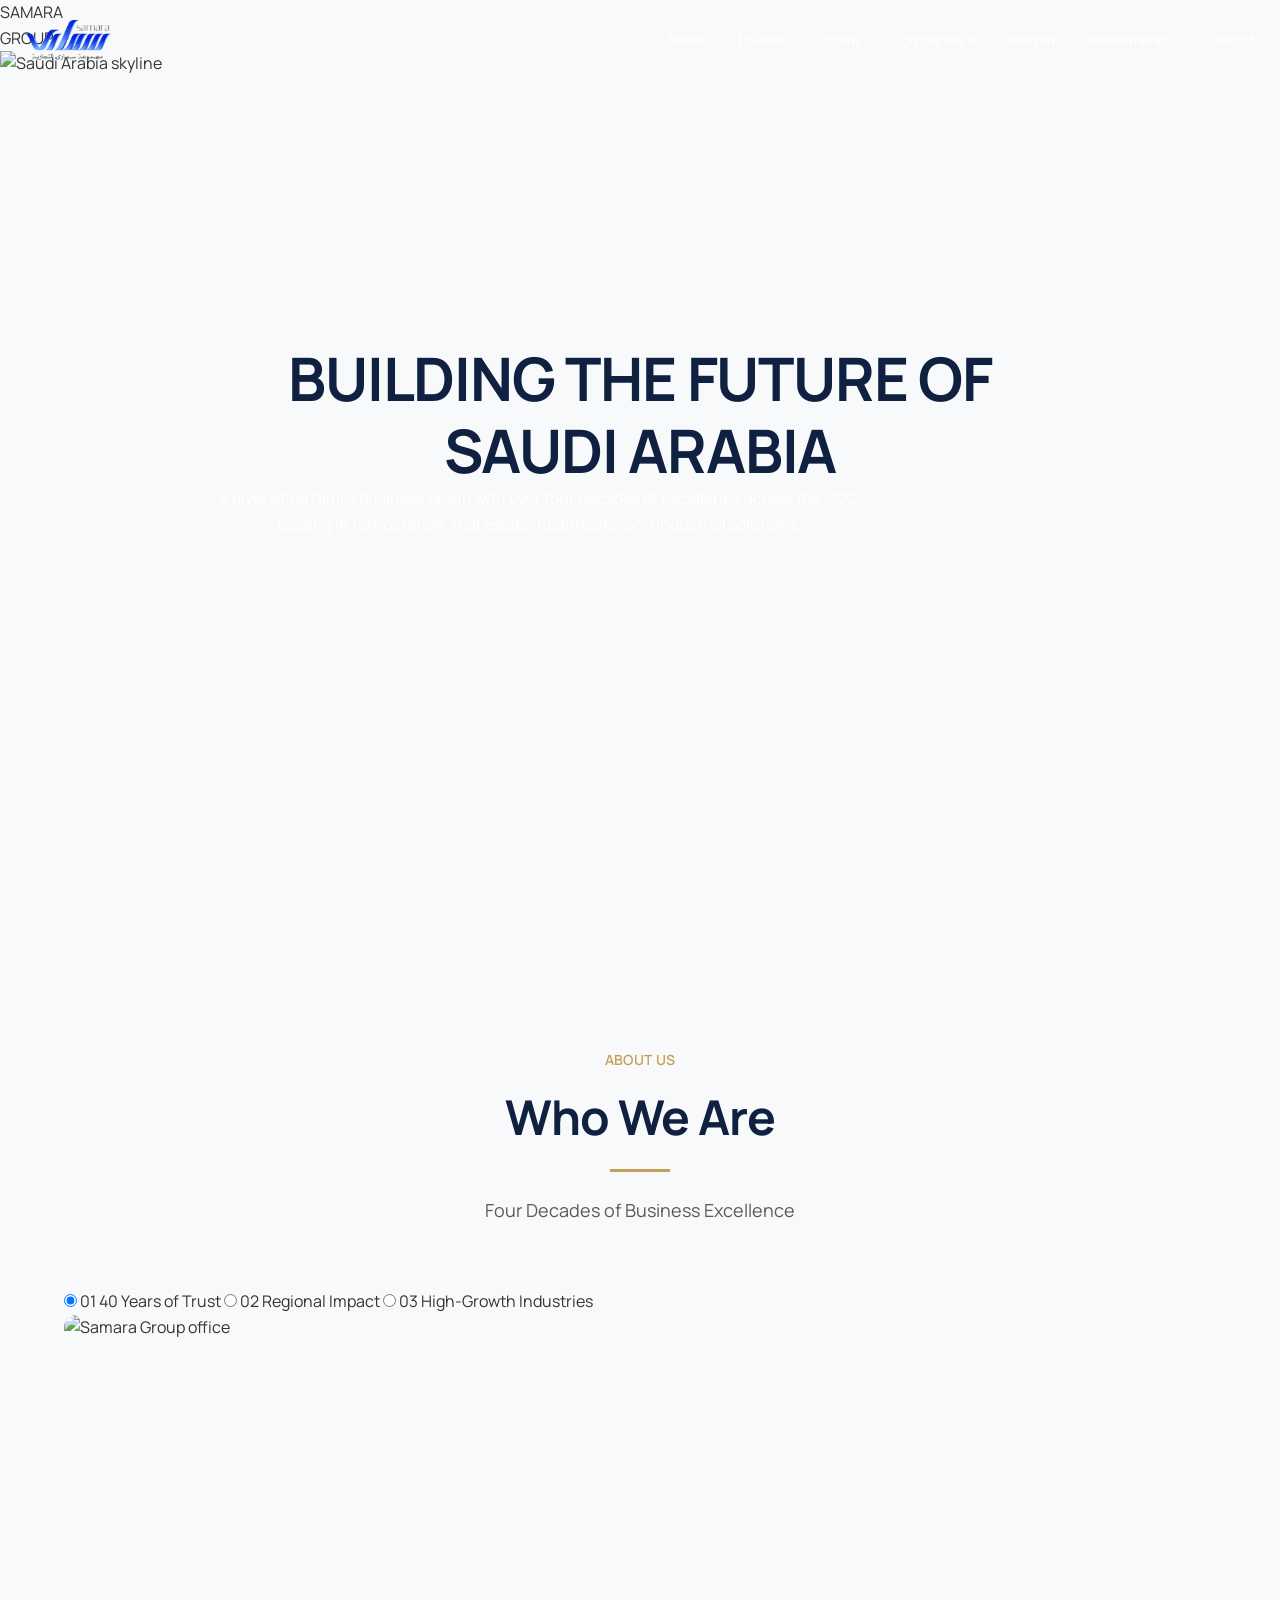
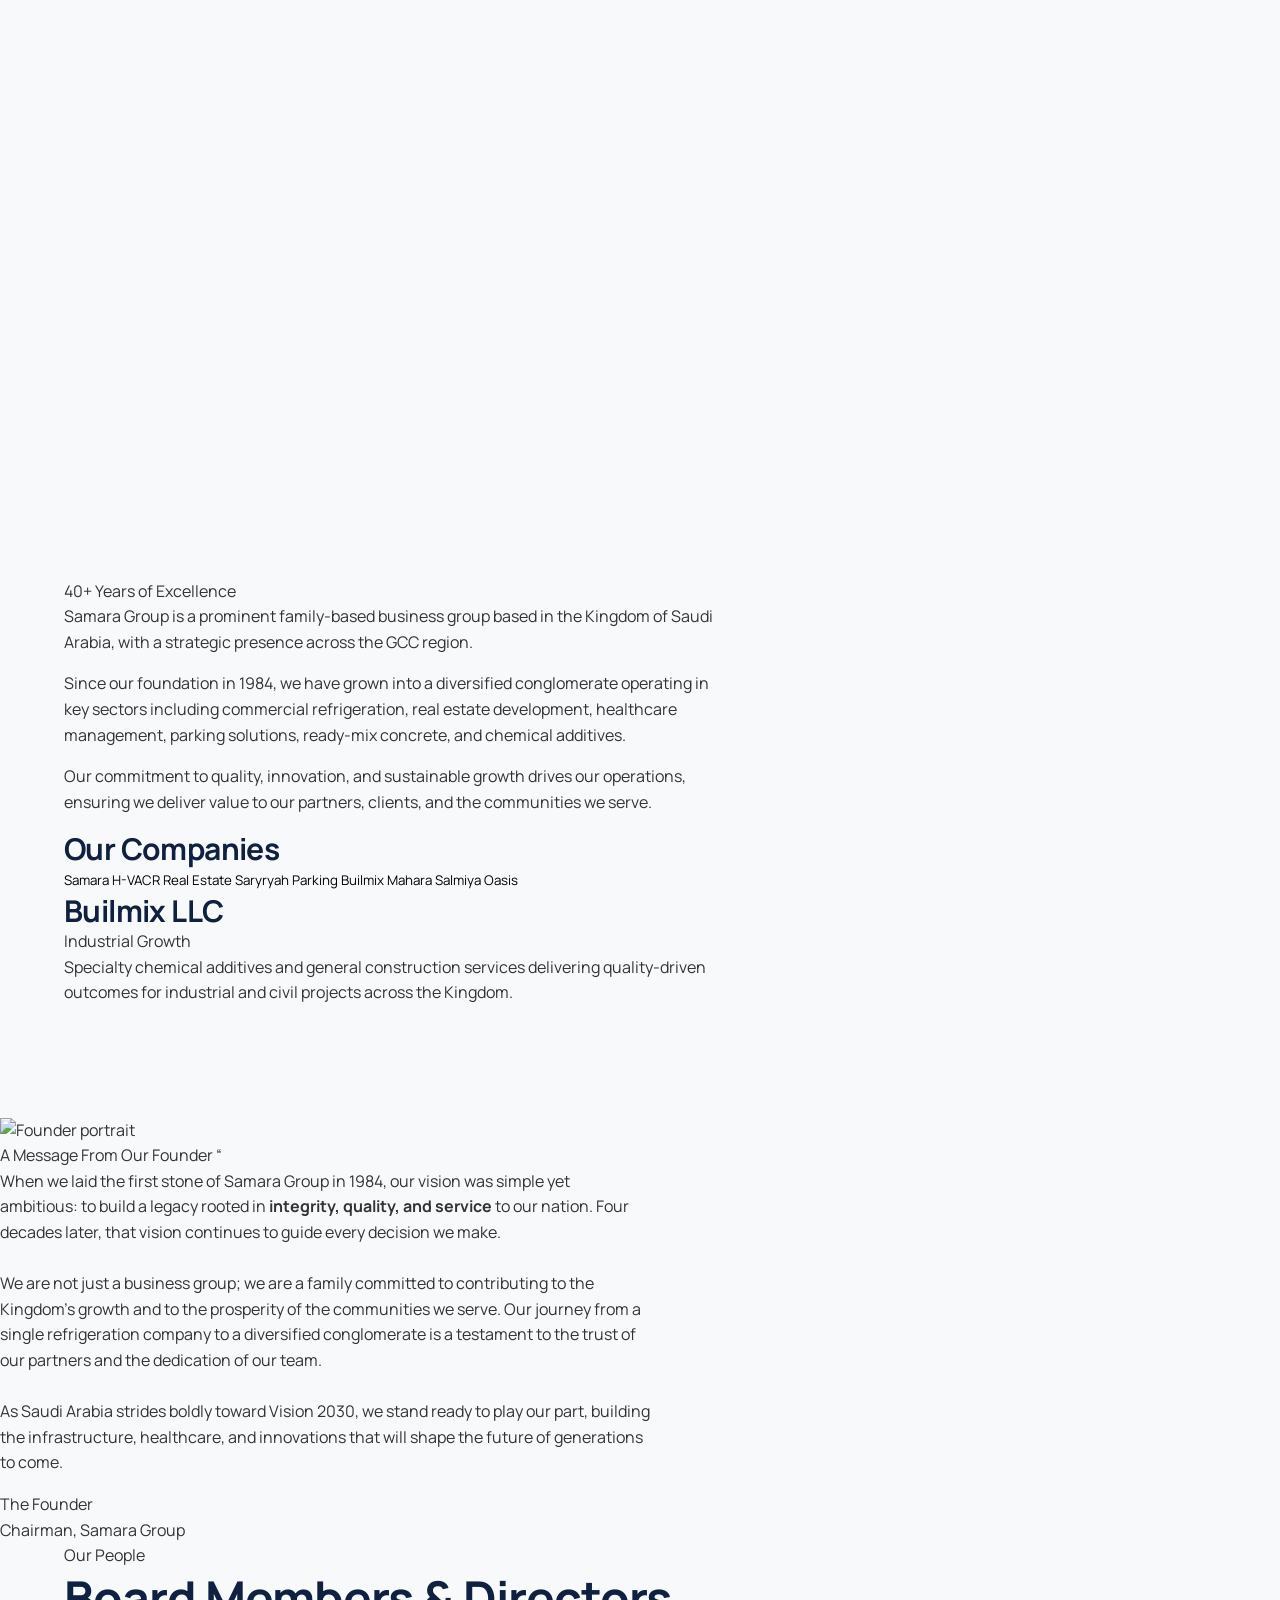
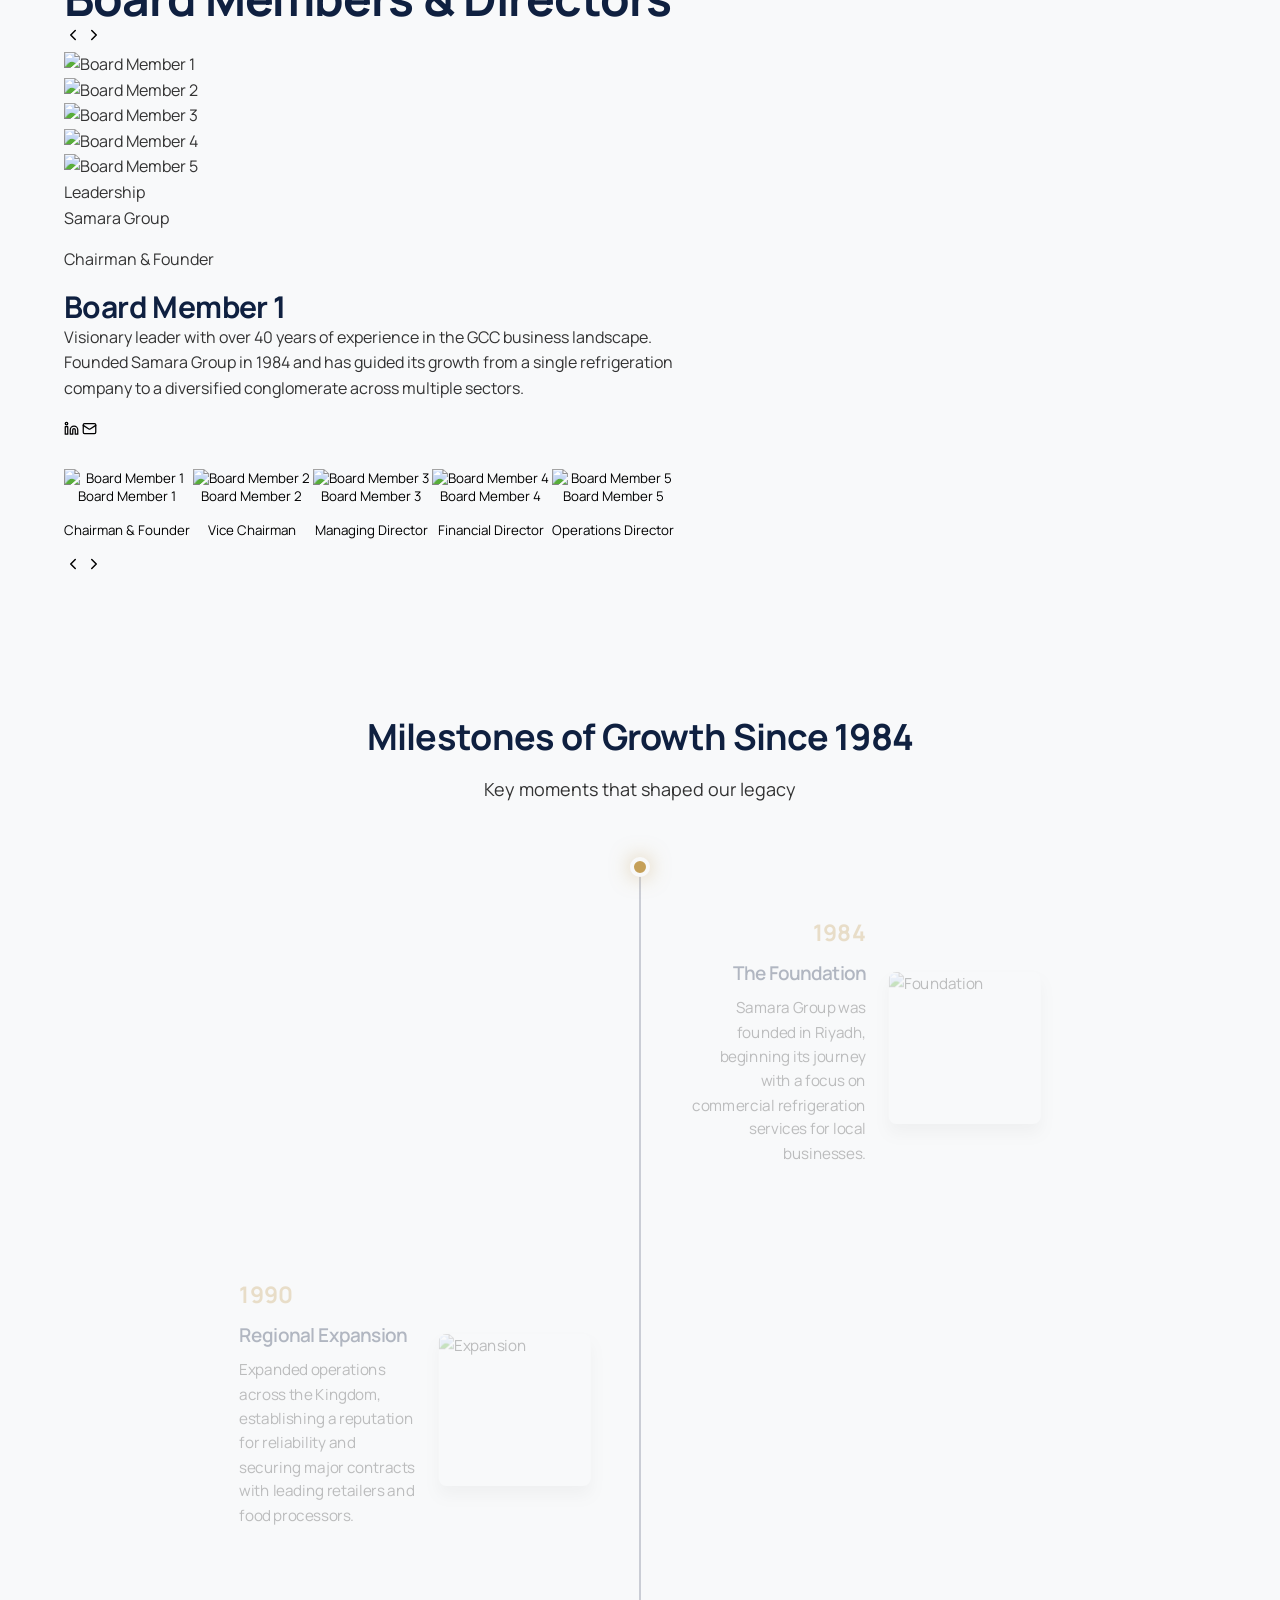
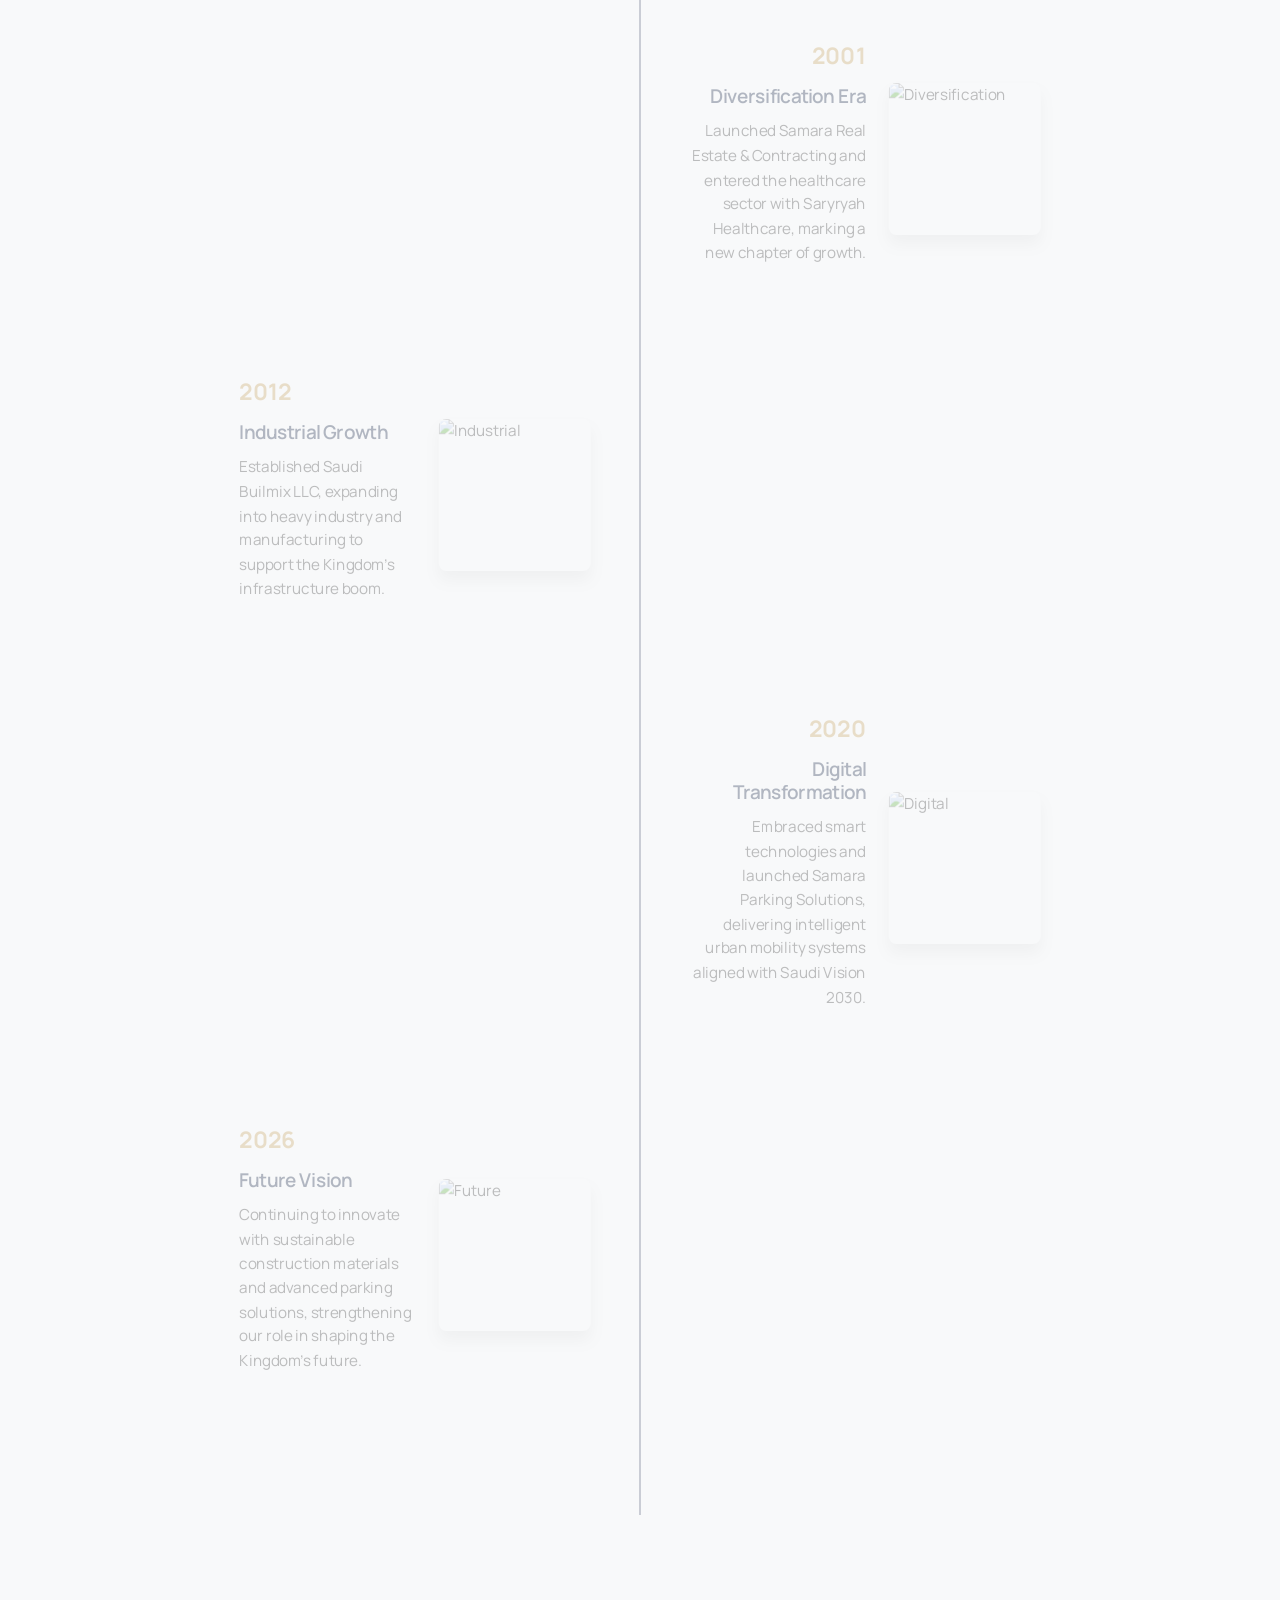
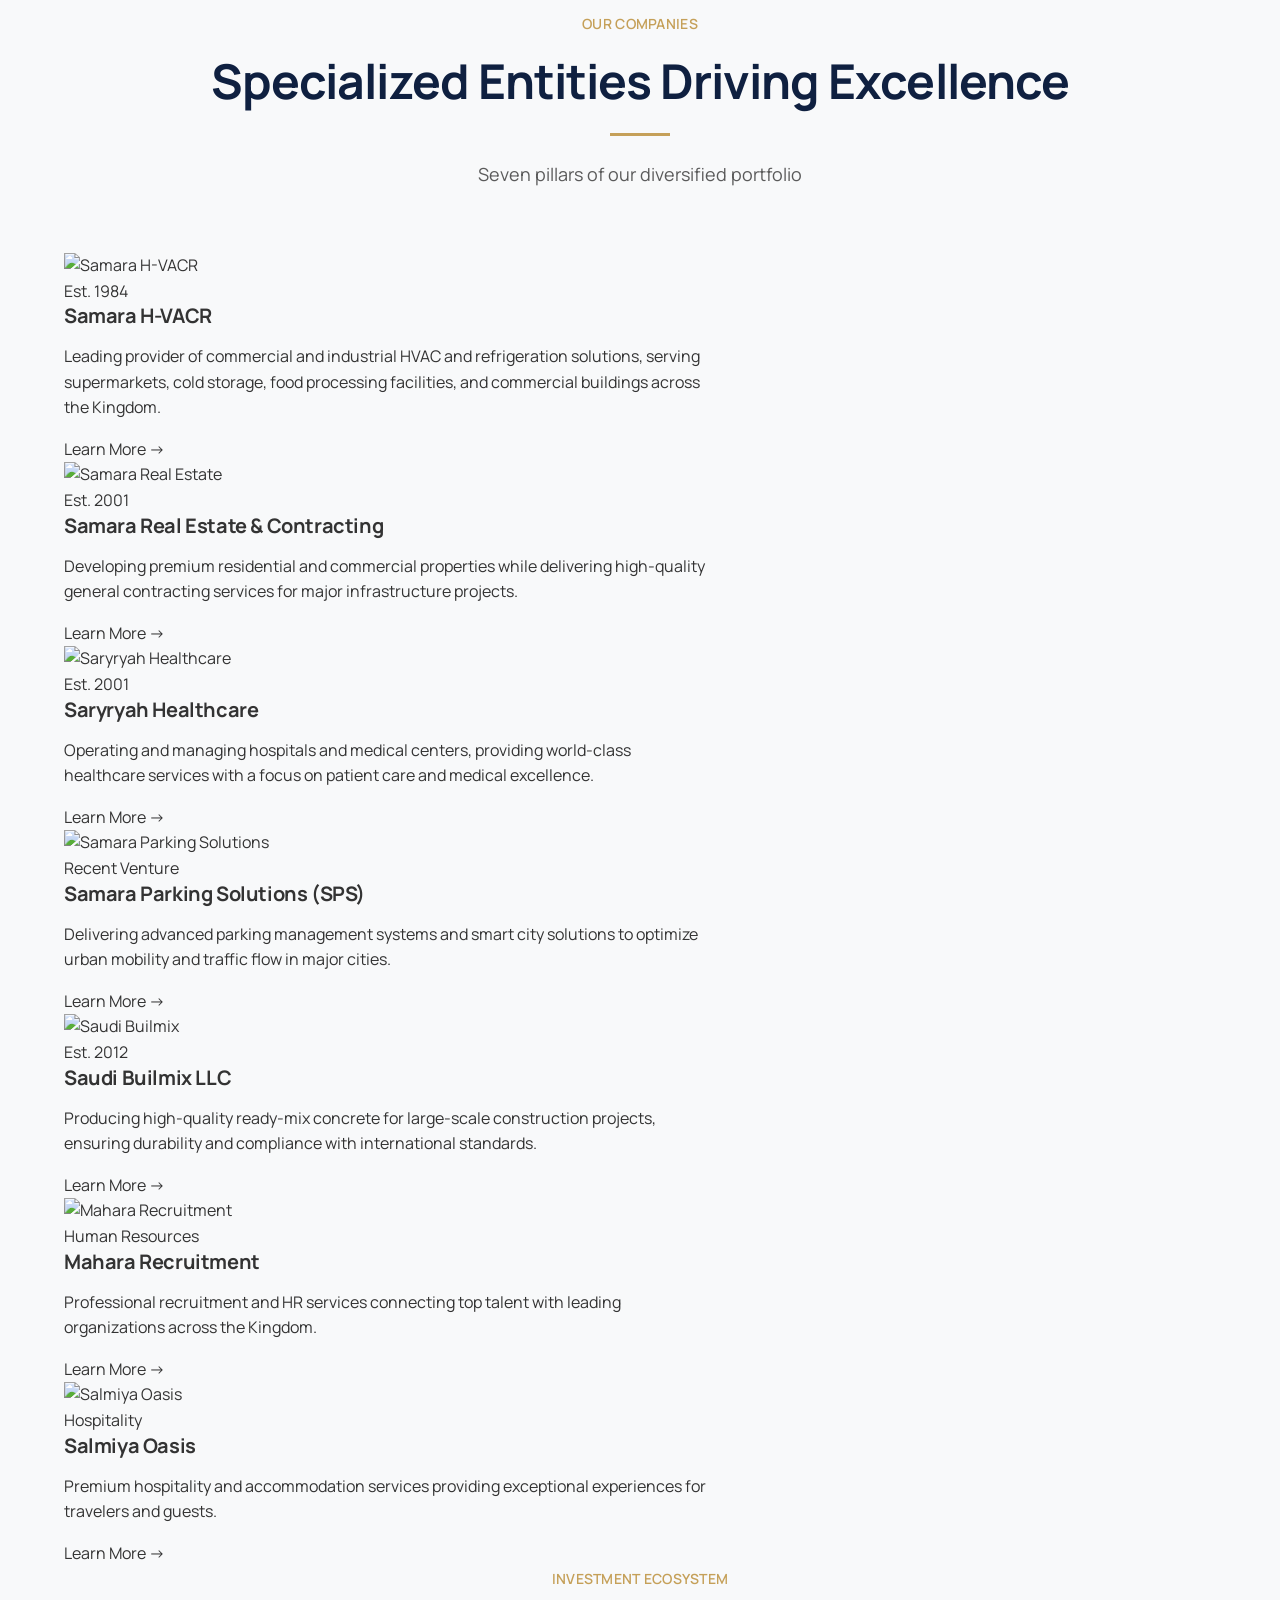
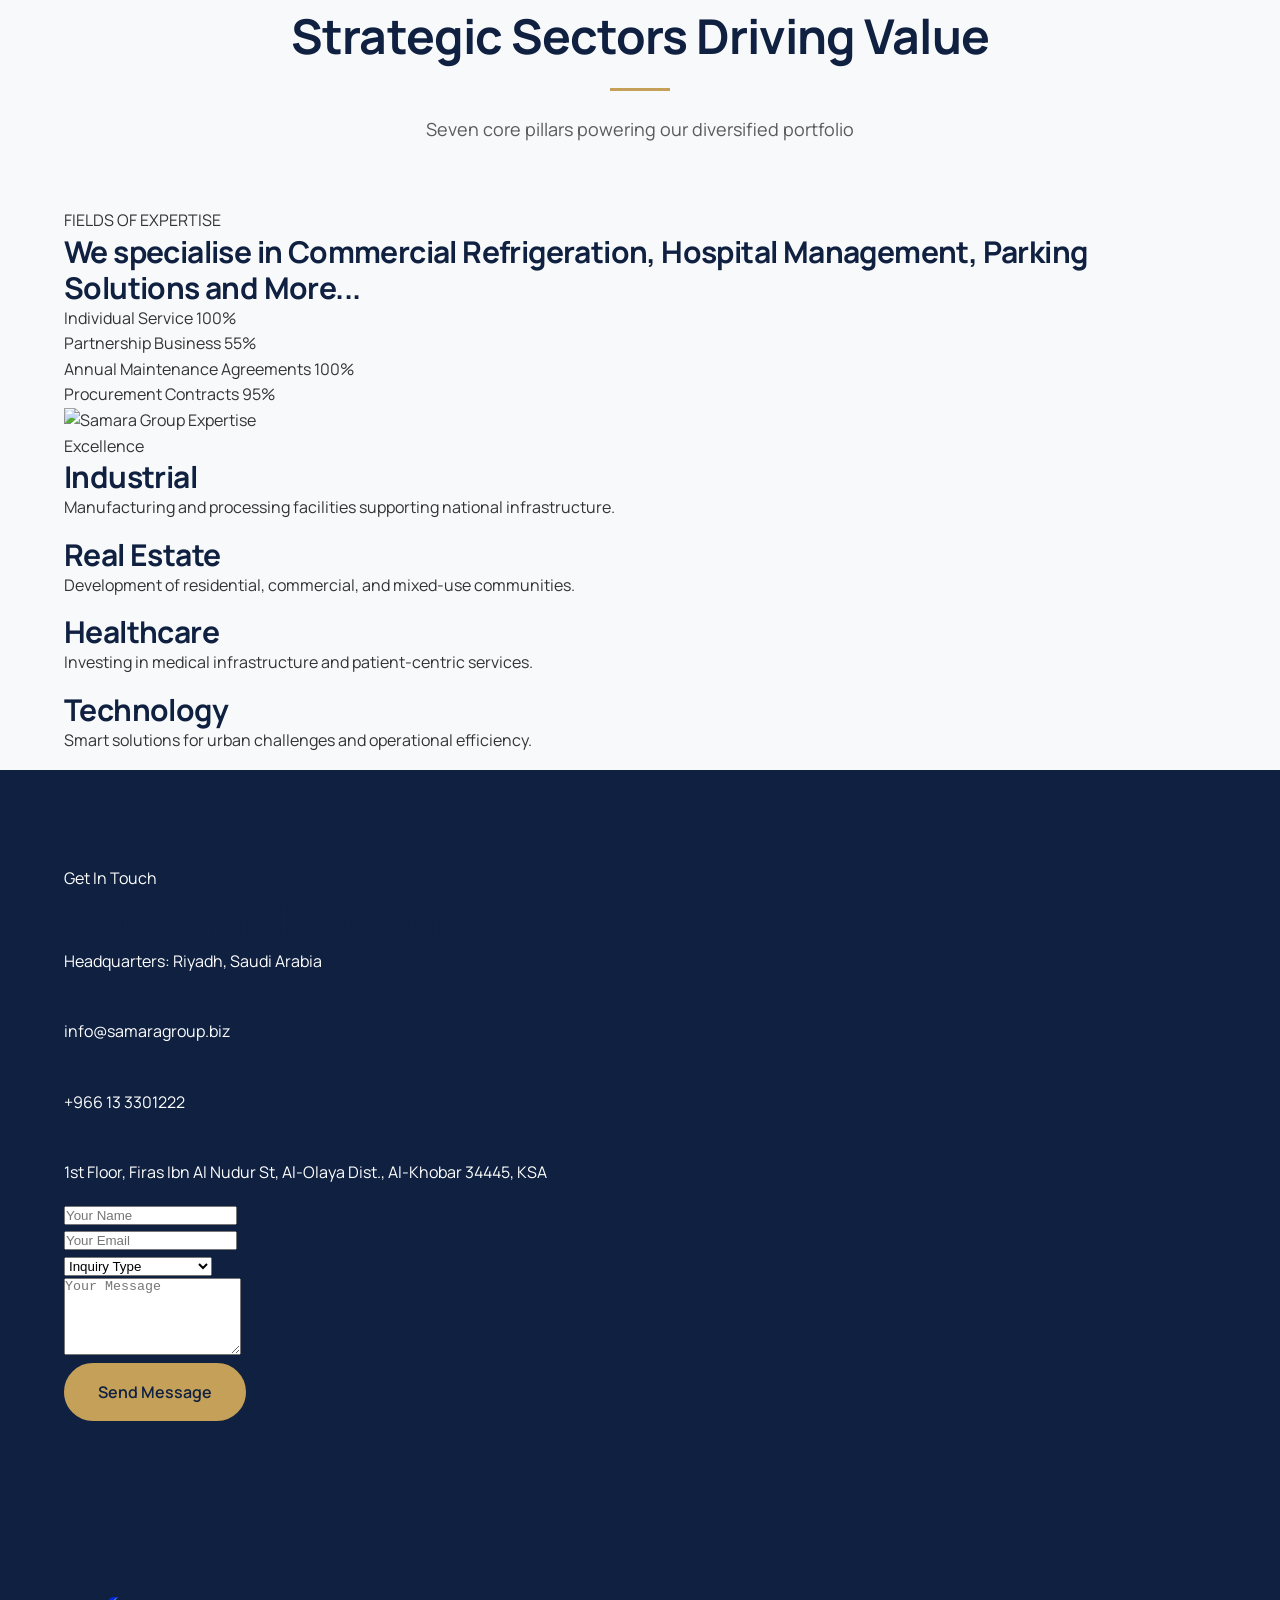
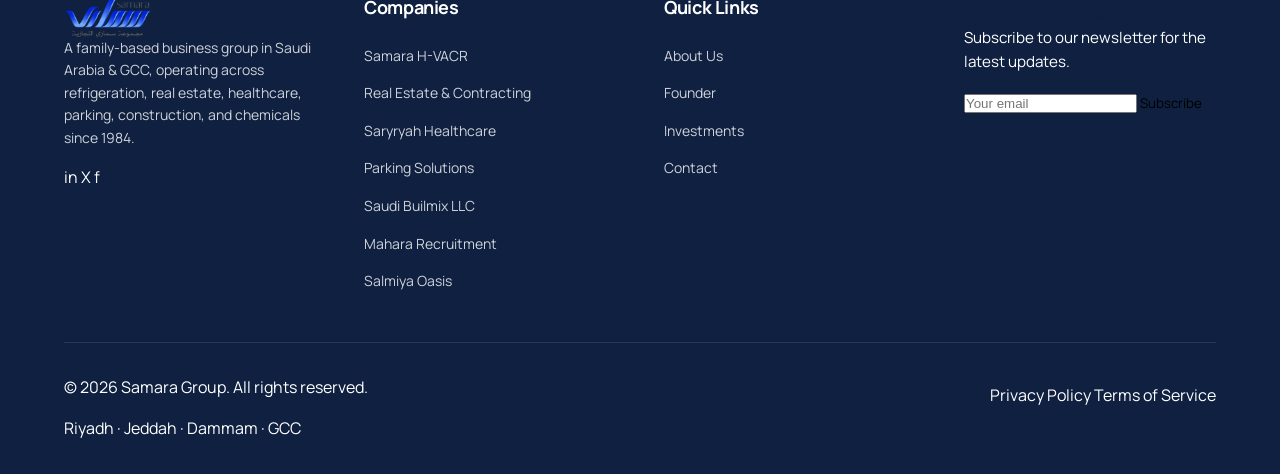
==== index.html @ 035d654e "Title: Implement New Design System and Update Company Pages Key features implemented: - Added new gl" ====
<!DOCTYPE html>
<html lang="en">
<head>
  <meta charset="UTF-8">
  <meta name="viewport" content="width=device-width, initial-scale=1.0">
  <meta name="description" content="Samara Group - Building the Future of Saudi Arabia. A diversified family business group with over 40 years of excellence across the GCC.">
  <meta name="theme-color" content="#1d4f91">
  <title>Samara Group | Building the Future of Saudi Arabia</title>
  
  <link rel="preconnect" href="https://fonts.googleapis.com">
  <link rel="preconnect" href="https://fonts.gstatic.com" crossorigin>
  <link href="https://fonts.googleapis.com/css2?family=Manrope:wght@300;400;500;600;700;800&family=Orbitron:wght@400;500;600;700;800;900&family=Playfair+Display:wght@400;700;900&display=swap" rel="stylesheet">
  
  <script src="https://unpkg.com/lucide@latest/dist/umd/lucide.js"></script>
  <script src="https://cdnjs.cloudflare.com/ajax/libs/gsap/3.12.5/gsap.min.js"></script>
  <script src="https://cdnjs.cloudflare.com/ajax/libs/gsap/3.12.5/ScrollTrigger.min.js"></script>
  <script src="https://cdnjs.cloudflare.com/ajax/libs/gsap/3.12.5/ScrollToPlugin.min.js"></script>
  
  <link rel="stylesheet" href="style-new.css">
</head>
<body>
  <!-- Background Layers -->

  <!-- Preloader -->
  <div id="preloader">
    <div class="loader-content">
      <div class="loader-logo">SAMARA</div>
      <div class="loader-text">GROUP</div>
      <div class="loader-bar">
        <div class="loader-progress"></div>
      </div>
    </div>
  </div>

  <!-- Navigation -->
  <nav class="navbar" id="main-nav">
    <div class="nav-container">
      <a href="#" class="nav-logo">
        <img src="samara-logo-group.png" alt="Samara Group" class="nav-logo-img">
      </a>
      <ul class="nav-menu">
        <li><a href="#about" class="nav-link">About</a></li>
        <li><a href="#founder" class="nav-link">Founder</a></li>
        <li><a href="#board" class="nav-link">Board</a></li>
        <li class="nav-dropdown">
          <a href="#companies" class="nav-link dropdown-toggle">Companies <span class="dropdown-arrow">&#9662;</span></a>
          <ul class="dropdown-menu">
            <li><a href="samara-H-VACR.html">Samara H-VACR</a></li>
            <li><a href="samara-parking.html">Samara Parking Solutions</a></li>
            <li><a href="builmix.html">Saudi Builmix</a></li>
            <li><a href="samara-real-estate.html">Samara Real Estate</a></li>
            <li><a href="saryryah-healthcare.html">Saryryah Healthcare</a></li>
            <li><a href="mahara-recruitment.html">Mahara Recruitment</a></li>
            <li><a href="salmiya-oasis.html">Salmiya Oasis</a></li>
          </ul>
        </li>
        <li><a href="#timeline" class="nav-link">Journey</a></li>
        <li><a href="#investments" class="nav-link">Investments</a></li>
        <li><a href="#contact" class="nav-link">Contact</a></li>
      </ul>
      <button class="nav-toggle" id="mobile-menu-btn" aria-label="Open menu">
        <span class="hamburger"></span>
      </button>
    </div>
  </nav>

  <!-- Mobile Menu Slide Panel -->
  <div class="mobile-menu" id="mobile-menu">
    <button class="mobile-menu-close" id="mobile-menu-close" aria-label="Close menu">&times;</button>
    <a href="#about" class="mobile-nav">About</a>
    <a href="#founder" class="mobile-nav">Founder</a>
    <a href="#board" class="mobile-nav">Board</a>
    <div class="mobile-dropdown">
      <span class="mobile-dropdown-toggle">Companies <span class="dropdown-arrow">&#9662;</span></span>
      <ul class="mobile-dropdown-menu">
        <li><a href="samara-H-VACR.html">Samara H-VACR</a></li>
        <li><a href="samara-parking.html">Samara Parking Solutions</a></li>
        <li><a href="builmix.html">Saudi Builmix</a></li>
        <li><a href="samara-real-estate.html">Samara Real Estate</a></li>
        <li><a href="saryryah-healthcare.html">Saryryah Healthcare</a></li>
        <li><a href="mahara-recruitment.html">Mahara Recruitment</a></li>
        <li><a href="salmiya-oasis.html">Salmiya Oasis</a></li>
      </ul>
    </div>
    <a href="#timeline" class="mobile-nav">Journey</a>
    <a href="#investments" class="mobile-nav">Investments</a>
    <a href="#contact" class="mobile-nav">Contact</a>
  </div>

  <!-- Hero Section -->
  <section class="hero" id="hero">
    
    <div class="hero-bg">
      <img src="https://images.unsplash.com/photo-1486406146926-c627a92ad1ab?q=80&w=2070&auto=format&fit=crop" alt="Saudi Arabia skyline">
    </div>
    
    <div class="hero-content">
      <div class="hero-badge">ESTABLISHED 1984</div>
      <h1 class="hero-title-wrapper">
        <span class="hero-line">BUILDING THE FUTURE</span>
        <span class="hero-line">OF SAUDI ARABIA</span>
      </h1>
      <p class="hero-sub">A diversified family business group with over four decades of excellence across the GCC, leading in refrigeration, real estate, healthcare, and industrial solutions.</p>
      <div class="hero-metrics">
        <div class="metric-item">
          <span class="stat-number counter" data-target="7">0</span>
          <span class="stat-label">Companies</span>
        </div>
        <div class="metric-item">
          <span class="stat-number counter" data-target="40">0</span>
          <span class="stat-label">Years</span>
        </div>
        <div class="metric-item">
          <span class="stat-number">GCC</span>
          <span class="stat-label">Presence</span>
        </div>
      </div>
      <div class="hero-cta">
        <a href="#companies" class="btn btn-primary">Explore Our Companies</a>
        <a href="#contact" class="btn btn-outline">Get In Touch</a>
      </div>
    </div>
  </section>

  <!-- About Section -->
  <section class="about-section" id="about">
    <div class="container">
      <div class="section-header">
        <span class="section-label">About Us</span>
        <h2 class="section-title">Who We Are</h2>
        <div class="section-line"></div>
        <p class="section-subtitle">Four Decades of Business Excellence</p>
      </div>
      
      <div class="about-sticky-container">
        <div class="about-sticky-left">
          <!-- Wheel Selector -->
          <div class="wheel-selector">
            <div class="radio-input">
              <label for="value-2" class="next-trigger" id="trigger-for-1"></label>
              <label for="value-3" class="next-trigger" id="trigger-for-2"></label>
              <label for="value-1" class="next-trigger" id="trigger-for-3"></label>

              <div class="glass-overlay"></div>

              <input value="value-1" name="value-radio" id="value-1" type="radio" checked />
              <label class="wheel-label" for="value-1" style="--angle: -30deg">
                <span class="num">01</span>
                <span class="label">40 Years of Trust</span>
              </label>

              <input value="value-2" name="value-radio" id="value-2" type="radio" />
              <label class="wheel-label" for="value-2" style="--angle: 0deg">
                <span class="num">02</span>
                <span class="label">Regional Impact</span>
              </label>

              <input value="value-3" name="value-radio" id="value-3" type="radio" />
              <label class="wheel-label" for="value-3" style="--angle: 30deg">
                <span class="num">03</span>
                <span class="label">High-Growth Industries</span>
              </label>
            </div>
          </div>
          
          <!-- Image (hidden on mobile, shown on desktop) -->
          <div class="about-image about-image-desktop">
            <div class="image-frame">
              <img src="https://images.unsplash.com/photo-1497366216548-37526070297c?q=80&w=2069&auto=format&fit=crop" alt="Samara Group office">
              <div class="frame-overlay"></div>
            </div>
            <div class="experience-badge">
              <span class="years">40+</span>
              <span class="label">Years of Excellence</span>
            </div>
          </div>
        </div>

        <div class="about-sticky-right">
          <!-- Sticky Text Segments -->
          <div class="about-text-segment active" data-segment="1">
            <p>Samara Group is a prominent family-based business group based in the Kingdom of Saudi Arabia, with a strategic presence across the GCC region.</p>
          </div>

          <div class="about-text-segment" data-segment="2">
            <p>Since our foundation in 1984, we have grown into a diversified conglomerate operating in key sectors including commercial refrigeration, real estate development, healthcare management, parking solutions, ready-mix concrete, and chemical additives.</p>
          </div>

          <div class="about-text-segment" data-segment="3">
            <p>Our commitment to quality, innovation, and sustainable growth drives our operations, ensuring we deliver value to our partners, clients, and the communities we serve.</p>
          </div>

          <!-- Image moved here for mobile only -->
          <div class="about-image-wrapper about-image-mobile-only"></div>

          <!-- Company Showcase - Moved from Hero -->
          <div class="about-company-showcase">
            <h3 class="about-heading">Our Companies</h3>
            <div class="company-buttons">
              <button class="company-btn" data-company="samara">Samara H-VACR</button>
              <button class="company-btn" data-company="realestate">Real Estate</button>
              <button class="company-btn" data-company="sararyah">Saryryah</button>
              <button class="company-btn" data-company="parking">Parking</button>
              <button class="company-btn" data-company="builmix">Builmix</button>
              <button class="company-btn" data-company="mahara">Mahara</button>
              <button class="company-btn" data-company="salmiya">Salmiya Oasis</button>
            </div>
            <div class="company-info-box">
              <div class="company-info-header">
                <h3 class="company-info-title" data-info-title>Builmix LLC</h3>
                <div class="company-info-meta">
                  <span class="company-info-category" data-info-category>Industrial Growth</span>
                </div>
              </div>
              <p class="company-info-desc" data-info-desc>Specialty chemical additives and general construction services delivering quality-driven outcomes for industrial and civil projects across the Kingdom.</p>
              <div class="company-info-divider"></div>
            </div>
          </div>
        </div>
      </div>
    </div>
  </section>

  <!-- Founder Message Section -->
  <section class="founder-section" id="founder">
    <div class="founder-wrapper">
      <div class="founder-portrait">
        <div class="founder-portrait-frame">
          <img src="https://images.unsplash.com/photo-1560250097-0b93528c311a?q=80&w=1974&auto=format&fit=crop" alt="Founder portrait">
        </div>
        <div class="founder-portrait-accent"></div>
      </div>
      <div class="founder-content">
        <span class="founder-label">A Message From Our Founder</span>
        <span class="founder-quote-mark">&ldquo;</span>
        <p class="founder-quote">
          When we laid the first stone of Samara Group in 1984, our vision was simple yet ambitious: to build a legacy rooted in <strong>integrity, quality, and service</strong> to our nation. Four decades later, that vision continues to guide every decision we make.
          <br><br>
          We are not just a business group; we are a family committed to contributing to the Kingdom's growth and to the prosperity of the communities we serve. Our journey from a single refrigeration company to a diversified conglomerate is a testament to the trust of our partners and the dedication of our team.
          <br><br>
          As Saudi Arabia strides boldly toward Vision 2030, we stand ready to play our part, building the infrastructure, healthcare, and innovations that will shape the future of generations to come.
        </p>
        <div class="founder-signature">
          <div class="founder-name">The Founder</div>
          <div class="founder-title">Chairman, Samara Group</div>
        </div>
      </div>
    </div>
  </section>

  <!-- Board Members Section -->
  <section class="board-section" id="board">
    <div class="container">
      <div class="board-header">
        <div class="board-header-left">
          <div class="board-label-wrapper">
            <div class="board-label-line"></div>
            <span class="board-label">Our People</span>
          </div>
          <h2 class="board-title">Board Members & Directors</h2>
        </div>
        <div class="board-nav-desktop">
          <button class="board-nav-btn" id="board-prev" aria-label="Previous">
            <svg xmlns="http://www.w3.org/2000/svg" width="18" height="18" viewBox="0 0 24 24" fill="none" stroke="currentColor" stroke-width="2" stroke-linecap="round" stroke-linejoin="round"><path d="m15 18-6-6 6-6"></path></svg>
          </button>
          <button class="board-nav-btn" id="board-next" aria-label="Next">
            <svg xmlns="http://www.w3.org/2000/svg" width="18" height="18" viewBox="0 0 24 24" fill="none" stroke="currentColor" stroke-width="2" stroke-linecap="round" stroke-linejoin="round"><path d="m9 18 6-6-6-6"></path></svg>
          </button>
        </div>
      </div>

      <div class="board-main">
        <div class="board-image-wrapper">
          <img src="https://images.unsplash.com/photo-1560250097-0b93528c311a?q=80&w=1974&auto=format&fit=crop" alt="Board Member 1" class="board-main-img active" data-index="0">
          <img src="https://images.unsplash.com/photo-1573496359142-b8d87734a5a2?q=80&w=1976&auto=format&fit=crop" alt="Board Member 2" class="board-main-img" data-index="1">
          <img src="https://images.unsplash.com/photo-1507003211169-0a1dd7228f2d?q=80&w=1974&auto=format&fit=crop" alt="Board Member 3" class="board-main-img" data-index="2">
          <img src="https://images.unsplash.com/photo-1580489944761-15a19d654956?q=80&w=1961&auto=format&fit=crop" alt="Board Member 4" class="board-main-img" data-index="3">
          <img src="https://images.unsplash.com/photo-1519085360753-af0119f7cbe7?q=80&w=1974&auto=format&fit=crop" alt="Board Member 5" class="board-main-img" data-index="4">
          <div class="board-image-overlay"></div>
          <div class="board-image-badge">Leadership</div>
        </div>

        <div class="board-content">
          <p class="board-content-subtitle" data-board-subtitle>Samara Group</p>
          <p class="board-content-role" data-board-role>Chairman & Founder</p>
          <h3 class="board-content-name" data-board-name>Board Member 1</h3>
          <p class="board-content-desc" data-board-desc>Visionary leader with over 40 years of experience in the GCC business landscape. Founded Samara Group in 1984 and has guided its growth from a single refrigeration company to a diversified conglomerate across multiple sectors.</p>
          
          <div class="board-content-links">
            <button class="board-social-btn" aria-label="LinkedIn">
              <svg xmlns="http://www.w3.org/2000/svg" width="15" height="15" viewBox="0 0 24 24" fill="none" stroke="currentColor" stroke-width="2" stroke-linecap="round" stroke-linejoin="round"><path d="M16 8a6 6 0 0 1 6 6v7h-4v-7a2 2 0 0 0-2-2 2 2 0 0 0-2 2v7h-4v-7a6 6 0 0 1 6-6z"></path><rect width="4" height="12" x="2" y="9"></rect><circle cx="4" cy="4" r="2"></circle></svg>
            </button>
            <button class="board-social-btn" aria-label="Email">
              <svg xmlns="http://www.w3.org/2000/svg" width="15" height="15" viewBox="0 0 24 24" fill="none" stroke="currentColor" stroke-width="2" stroke-linecap="round" stroke-linejoin="round"><rect width="20" height="16" x="2" y="4" rx="2"></rect><path d="m22 7-8.97 5.7a1.94 1.94 0 0 1-2.06 0L2 7"></path></svg>
            </button>
          </div>

          <div class="board-indicators">
            <button class="board-indicator active" data-slide="0"></button>
            <button class="board-indicator" data-slide="1"></button>
            <button class="board-indicator" data-slide="2"></button>
            <button class="board-indicator" data-slide="3"></button>
            <button class="board-indicator" data-slide="4"></button>
          </div>
        </div>
      </div>

      <div class="board-thumbnails">
        <button class="board-thumb active" data-index="0">
          <img src="https://images.unsplash.com/photo-1560250097-0b93528c311a?q=80&w=1974&auto=format&fit=crop" alt="Board Member 1">
          <div class="board-thumb-overlay"></div>
          <div class="board-thumb-info">
            <p class="board-thumb-name">Board Member 1</p>
            <p class="board-thumb-role">Chairman & Founder</p>
          </div>
        </button>
        <button class="board-thumb" data-index="1">
          <img src="https://images.unsplash.com/photo-1573496359142-b8d87734a5a2?q=80&w=1976&auto=format&fit=crop" alt="Board Member 2">
          <div class="board-thumb-overlay"></div>
          <div class="board-thumb-info">
            <p class="board-thumb-name">Board Member 2</p>
            <p class="board-thumb-role">Vice Chairman</p>
          </div>
        </button>
        <button class="board-thumb" data-index="2">
          <img src="https://images.unsplash.com/photo-1507003211169-0a1dd7228f2d?q=80&w=1974&auto=format&fit=crop" alt="Board Member 3">
          <div class="board-thumb-overlay"></div>
          <div class="board-thumb-info">
            <p class="board-thumb-name">Board Member 3</p>
            <p class="board-thumb-role">Managing Director</p>
          </div>
        </button>
        <button class="board-thumb" data-index="3">
          <img src="https://images.unsplash.com/photo-1580489944761-15a19d654956?q=80&w=1961&auto=format&fit=crop" alt="Board Member 4">
          <div class="board-thumb-overlay"></div>
          <div class="board-thumb-info">
            <p class="board-thumb-name">Board Member 4</p>
            <p class="board-thumb-role">Financial Director</p>
          </div>
        </button>
        <button class="board-thumb" data-index="4">
          <img src="https://images.unsplash.com/photo-1519085360753-af0119f7cbe7?q=80&w=1974&auto=format&fit=crop" alt="Board Member 5">
          <div class="board-thumb-overlay"></div>
          <div class="board-thumb-info">
            <p class="board-thumb-name">Board Member 5</p>
            <p class="board-thumb-role">Operations Director</p>
          </div>
        </button>
      </div>

      <div class="board-nav-mobile">
        <button class="board-nav-btn" id="board-prev-mobile" aria-label="Previous">
          <svg xmlns="http://www.w3.org/2000/svg" width="18" height="18" viewBox="0 0 24 24" fill="none" stroke="currentColor" stroke-width="2" stroke-linecap="round" stroke-linejoin="round"><path d="m15 18-6-6 6-6"></path></svg>
        </button>
        <button class="board-nav-btn" id="board-next-mobile" aria-label="Next">
          <svg xmlns="http://www.w3.org/2000/svg" width="18" height="18" viewBox="0 0 24 24" fill="none" stroke="currentColor" stroke-width="2" stroke-linecap="round" stroke-linejoin="round"><path d="m9 18 6-6-6-6"></path></svg>
        </button>
      </div>
    </div>
  </section>

  <!-- Timeline Section -->
  <section class="timeline-section" id="timeline">
    <div class="container">
      <div style="text-align:center;">
        <span class="timeline-label">Our Journey</span>
      </div>
      <h2 class="timeline-title">Milestones of Growth Since 1984</h2>
      <p class="timeline-subtitle">Key moments that shaped our legacy</p>
      <div id="timeline-container">
        <div class="timeline-track"></div>
        <div id="timeline-progress"></div>
        <div id="timeline-node"></div>
        
        <div class="timeline-milestone">
          <div class="timeline-content-wrapper">
            <div class="timeline-media">
              <img src="https://images.unsplash.com/photo-1504307651254-35680f356dfd?q=80&w=2070&auto=format&fit=crop" alt="Foundation">
            </div>
            <div class="timeline-text">
              <div class="timeline-year">1984</div>
              <h3>The Foundation</h3>
              <p>Samara Group was founded in Riyadh, beginning its journey with a focus on commercial refrigeration services for local businesses.</p>
            </div>
          </div>
        </div>
        <div class="timeline-milestone">
          <div class="timeline-content-wrapper">
            <div class="timeline-text">
              <div class="timeline-year">1990</div>
              <h3>Regional Expansion</h3>
              <p>Expanded operations across the Kingdom, establishing a reputation for reliability and securing major contracts with leading retailers and food processors.</p>
            </div>
            <div class="timeline-media">
              <img src="https://images.unsplash.com/photo-1581094794329-8328d52e0028?q=80&w=2070&auto=format&fit=crop" alt="Expansion">
            </div>
          </div>
        </div>
        <div class="timeline-milestone">
          <div class="timeline-content-wrapper">
            <div class="timeline-media">
              <img src="https://images.unsplash.com/photo-1486406146926-c627a92ad1ab?q=80&w=2070&auto=format&fit=crop" alt="Diversification">
            </div>
            <div class="timeline-text">
              <div class="timeline-year">2001</div>
              <h3>Diversification Era</h3>
              <p>Launched Samara Real Estate & Contracting and entered the healthcare sector with Saryryah Healthcare, marking a new chapter of growth.</p>
            </div>
          </div>
        </div>
        <div class="timeline-milestone">
          <div class="timeline-content-wrapper">
            <div class="timeline-text">
              <div class="timeline-year">2012</div>
              <h3>Industrial Growth</h3>
              <p>Established Saudi Builmix LLC, expanding into heavy industry and manufacturing to support the Kingdom's infrastructure boom.</p>
            </div>
            <div class="timeline-media">
              <img src="https://images.unsplash.com/photo-1589939705384-5185137a7f0f?q=80&w=2070&auto=format&fit=crop" alt="Industrial">
            </div>
          </div>
        </div>
        <div class="timeline-milestone">
          <div class="timeline-content-wrapper">
            <div class="timeline-media">
              <img src="https://images.unsplash.com/photo-1590674899505-1c5c41951f89?q=80&w=2070&auto=format&fit=crop" alt="Digital">
            </div>
            <div class="timeline-text">
              <div class="timeline-year">2020</div>
              <h3>Digital Transformation</h3>
              <p>Embraced smart technologies and launched Samara Parking Solutions, delivering intelligent urban mobility systems aligned with Saudi Vision 2030.</p>
            </div>
          </div>
        </div>
        <div class="timeline-milestone">
          <div class="timeline-content-wrapper">
            <div class="timeline-text">
              <div class="timeline-year">2026</div>
              <h3>Future Vision</h3>
              <p>Continuing to innovate with sustainable construction materials and advanced parking solutions, strengthening our role in shaping the Kingdom's future.</p>
            </div>
            <div class="timeline-media">
              <img src="https://images.unsplash.com/photo-1497366216548-37526070297c?q=80&w=2069&auto=format&fit=crop" alt="Future">
            </div>
          </div>
        </div>
      </div>
    </div>
  </section>

  <!-- Companies Section -->
  <section class="companies-section" id="companies">
    <div class="container">
      <div class="section-header">
        <span class="section-label">Our Companies</span>
        <h2 class="section-title">Specialized Entities Driving Excellence</h2>
        <div class="section-line"></div>
        <p class="section-subtitle">Seven pillars of our diversified portfolio</p>
      </div>
      <div class="companies-grid">
        <a href="samara-H-VACR.html" class="company-card" data-card style="text-decoration: none; color: inherit;">
          <div class="card-bg-glow"></div>
          <div class="card-image">
            <img src="https://images.unsplash.com/photo-1581091226825-a6a2a5aee158?q=80&w=2070&auto=format&fit=crop" alt="Samara H-VACR">
            <div class="card-overlay"></div>
          </div>
          <div class="card-content">
            <div class="card-category">Est. 1984</div>
            <h3 class="card-title">Samara H-VACR</h3>
            <p class="card-description">Leading provider of commercial and industrial HVAC and refrigeration solutions, serving supermarkets, cold storage, food processing facilities, and commercial buildings across the Kingdom.</p>
            <span class="card-link">Learn More <span>&rarr;</span></span>
          </div>
        </a>

        <a href="samara-real-estate.html" class="company-card" data-card style="text-decoration: none; color: inherit;">
          <div class="card-bg-glow"></div>
          <div class="card-image">
            <img src="https://images.unsplash.com/photo-1486406146926-c627a92ad1ab?q=80&w=2070&auto=format&fit=crop" alt="Samara Real Estate">
            <div class="card-overlay"></div>
          </div>
          <div class="card-content">
            <div class="card-category">Est. 2001</div>
            <h3 class="card-title">Samara Real Estate & Contracting</h3>
            <p class="card-description">Developing premium residential and commercial properties while delivering high-quality general contracting services for major infrastructure projects.</p>
            <span class="card-link">Learn More <span>&rarr;</span></span>
          </div>
        </a>

        <a href="saryryah-healthcare.html" class="company-card" data-card style="text-decoration: none; color: inherit;">
          <div class="card-bg-glow"></div>
          <div class="card-image">
            <img src="https://images.unsplash.com/photo-1519494026892-80bbd2d6fd0d?q=80&w=2053&auto=format&fit=crop" alt="Saryryah Healthcare">
            <div class="card-overlay"></div>
          </div>
          <div class="card-content">
            <div class="card-category">Est. 2001</div>
            <h3 class="card-title">Saryryah Healthcare</h3>
            <p class="card-description">Operating and managing hospitals and medical centers, providing world-class healthcare services with a focus on patient care and medical excellence.</p>
            <span class="card-link">Learn More <span>&rarr;</span></span>
          </div>
        </a>

        <a href="samara-parking.html" class="company-card" data-card style="text-decoration: none; color: inherit;">
          <div class="card-bg-glow"></div>
          <div class="card-image">
            <img src="https://images.unsplash.com/photo-1590674899505-1c5c41951f89?q=80&w=2070&auto=format&fit=crop" alt="Samara Parking Solutions">
            <div class="card-overlay"></div>
          </div>
          <div class="card-content">
            <div class="card-category">Recent Venture</div>
            <h3 class="card-title">Samara Parking Solutions (SPS)</h3>
            <p class="card-description">Delivering advanced parking management systems and smart city solutions to optimize urban mobility and traffic flow in major cities.</p>
            <span class="card-link">Learn More <span>&rarr;</span></span>
          </div>
        </a>

        <a href="builmix.html" class="company-card" data-card style="text-decoration: none; color: inherit;">
          <div class="card-bg-glow"></div>
          <div class="card-image">
            <img src="https://images.unsplash.com/photo-1589939705384-5185137a7f0f?q=80&w=2070&auto=format&fit=crop" alt="Saudi Builmix">
            <div class="card-overlay"></div>
          </div>
          <div class="card-content">
            <div class="card-category">Est. 2012</div>
            <h3 class="card-title">Saudi Builmix LLC</h3>
            <p class="card-description">Producing high-quality ready-mix concrete for large-scale construction projects, ensuring durability and compliance with international standards.</p>
            <span class="card-link">Learn More <span>&rarr;</span></span>
          </div>
        </a>

        <a href="mahara-recruitment.html" class="company-card" data-card style="text-decoration: none; color: inherit;">
          <div class="card-bg-glow"></div>
          <div class="card-image">
            <img src="https://images.unsplash.com/photo-1521737604893-d14cc237f11d?q=80&w=2084&auto=format&fit=crop" alt="Mahara Recruitment">
            <div class="card-overlay"></div>
          </div>
          <div class="card-content">
            <div class="card-category">Human Resources</div>
            <h3 class="card-title">Mahara Recruitment</h3>
            <p class="card-description">Professional recruitment and HR services connecting top talent with leading organizations across the Kingdom.</p>
            <span class="card-link">Learn More <span>&rarr;</span></span>
          </div>
        </a>

        <a href="salmiya-oasis.html" class="company-card" data-card style="text-decoration: none; color: inherit;">
          <div class="card-bg-glow"></div>
          <div class="card-image">
            <img src="https://images.unsplash.com/photo-1566073771259-6a8506099945?q=80&w=2070&auto=format&fit=crop" alt="Salmiya Oasis">
            <div class="card-overlay"></div>
          </div>
          <div class="card-content">
            <div class="card-category">Hospitality</div>
            <h3 class="card-title">Salmiya Oasis</h3>
            <p class="card-description">Premium hospitality and accommodation services providing exceptional experiences for travelers and guests.</p>
            <span class="card-link">Learn More <span>&rarr;</span></span>
          </div>
        </a>
      </div>
    </div>
  </section>

  <!-- Ecosystem Section -->
  <section class="ecosystem-section" id="investments">
    <div class="container">
      <div class="section-header">
        <span class="section-label" data-ecosystem-label>Investment Ecosystem</span>
        <h2 class="section-title" data-ecosystem-title>Strategic Sectors Driving Value</h2>
        <div class="section-line"></div>
        <p class="section-subtitle" data-ecosystem-desc>Seven core pillars powering our diversified portfolio</p>
      </div>
      
      <div class="expertise-grid">
        <div class="expertise-content">
          <header class="expertise-header">
            <span class="expertise-superheadline">FIELDS OF EXPERTISE</span>
            <h3 class="expertise-title"><strong>We specialise in</strong> Commercial Refrigeration, Hospital Management, Parking Solutions and More...</h3>
          </header>
          
          <div class="progress-bars-container">
            <div class="progress-bar-item">
              <div class="progress-bar-header">
                <span class="progress-label">Individual Service</span>
                <span class="progress-value">100%</span>
              </div>
              <div class="progress-bar-bg">
                <div class="progress-bar-inner" data-width="100"></div>
              </div>
            </div>
            
            <div class="progress-bar-item">
              <div class="progress-bar-header">
                <span class="progress-label">Partnership Business</span>
                <span class="progress-value">55%</span>
              </div>
              <div class="progress-bar-bg">
                <div class="progress-bar-inner" data-width="55"></div>
              </div>
            </div>
            
            <div class="progress-bar-item">
              <div class="progress-bar-header">
                <span class="progress-label">Annual Maintenance Agreements</span>
                <span class="progress-value">100%</span>
              </div>
              <div class="progress-bar-bg">
                <div class="progress-bar-inner" data-width="100"></div>
              </div>
            </div>
            
            <div class="progress-bar-item">
              <div class="progress-bar-header">
                <span class="progress-label">Procurement Contracts</span>
                <span class="progress-value">95%</span>
              </div>
              <div class="progress-bar-bg">
                <div class="progress-bar-inner" data-width="95"></div>
              </div>
            </div>
          </div>
        </div>
        
        <div class="expertise-visual">
          <div class="expertise-image-wrapper">
            <img src="https://images.unsplash.com/photo-1486406146926-c627a92ad1ab?q=80&w=2070&auto=format&fit=crop" alt="Samara Group Expertise" class="expertise-main-img">
            <div class="expertise-badge">Excellence</div>
          </div>
        </div>
      </div>
      
      <div class="ecosystem-grid" data-ecosystem-stats>
        <div class="eco-card">
          <span class="eco-icon"><i data-lucide="factory"></i></span>
          <h3>Industrial</h3>
          <p>Manufacturing and processing facilities supporting national infrastructure.</p>
        </div>
        <div class="eco-card">
          <span class="eco-icon"><i data-lucide="building-2"></i></span>
          <h3>Real Estate</h3>
          <p>Development of residential, commercial, and mixed-use communities.</p>
        </div>
        <div class="eco-card">
          <span class="eco-icon"><i data-lucide="heart-pulse"></i></span>
          <h3>Healthcare</h3>
          <p>Investing in medical infrastructure and patient-centric services.</p>
        </div>
        <div class="eco-card">
          <span class="eco-icon"><i data-lucide="cpu"></i></span>
          <h3>Technology</h3>
          <p>Smart solutions for urban challenges and operational efficiency.</p>
        </div>
      </div>
    </div>
  </section>

  <!-- Contact Section -->
  <section class="contact-section" id="contact">
    <div class="container">
      <div class="contact-wrapper">
        <div class="contact-info">
          <span class="contact-label">Get In Touch</span>
          <h2 class="contact-title">Let's Build Together</h2>
          <p class="contact-desc">Headquarters: Riyadh, Saudi Arabia</p>
          <div class="info-item">
            <div class="info-icon"><i data-lucide="mail"></i></div>
            <div class="info-text">
              <h4>Email</h4>
              <p><a href="mailto:info@samaragroup.biz" style="color: var(--gray); text-decoration: none;">info@samaragroup.biz</a></p>
            </div>
          </div>
          <div class="info-item">
            <div class="info-icon"><i data-lucide="phone"></i></div>
            <div class="info-text">
              <h4>Phone</h4>
              <p>+966 13 3301222</p>
            </div>
          </div>
          <div class="info-item">
            <div class="info-icon"><i data-lucide="map-pin"></i></div>
            <div class="info-text">
              <h4>Location</h4>
              <p>1st Floor, Firas Ibn Al Nudur St, Al-Olaya Dist., Al-Khobar 34445, KSA</p>
            </div>
          </div>
        </div>
        <form class="contact-form" id="contact-form">
          <div class="form-group">
            <input type="text" placeholder="Your Name" required>
          </div>
          <div class="form-group">
            <input type="email" placeholder="Your Email" required>
          </div>
          <div class="form-group">
            <select required>
              <option value="">Inquiry Type</option>
              <option value="business">Business Partnership</option>
              <option value="careers">Careers</option>
              <option value="general">General Inquiry</option>
            </select>
          </div>
          <div class="form-group">
            <textarea placeholder="Your Message" rows="5" required></textarea>
          </div>
          <button type="submit" class="btn btn-primary btn-full">Send Message</button>
        </form>
      </div>
    </div>
  </section>

  <!-- Footer -->
  <footer class="footer">
    <div class="container">
      <div class="footer-grid">
        <div class="footer-brand">
      <a href="#" class="nav-logo">
        <img src="samara-logo-group.png" alt="Samara Group" class="nav-logo-img">
      </a>          <p>A family-based business group in Saudi Arabia & GCC, operating across refrigeration, real estate, healthcare, parking, construction, and chemicals since 1984.</p>
          <div class="social-links">
            <a href="#" aria-label="LinkedIn">in</a>
            <a href="#" aria-label="Twitter">X</a>
            <a href="#" aria-label="Facebook">f</a>
          </div>
        </div>
        <div class="footer-links">
          <h4>Companies</h4>
          <ul>
            <li><a href="samara-H-VACR.html">Samara H-VACR</a></li>
            <li><a href="samara-real-estate.html">Real Estate & Contracting</a></li>
            <li><a href="saryryah-healthcare.html">Saryryah Healthcare</a></li>
            <li><a href="samara-parking.html">Parking Solutions</a></li>
            <li><a href="builmix.html">Saudi Builmix LLC</a></li>
            <li><a href="mahara-recruitment.html">Mahara Recruitment</a></li>
            <li><a href="salmiya-oasis.html">Salmiya Oasis</a></li>
          </ul>
        </div>
        <div class="footer-links">
          <h4>Quick Links</h4>
          <ul>
            <li><a href="#about">About Us</a></li>
            <li><a href="#founder">Founder</a></li>
            <li><a href="#investments">Investments</a></li>
            <li><a href="#contact">Contact</a></li>
          </ul>
        </div>
        <div class="footer-newsletter">
          <h4>Stay Updated</h4>
          <p style="color: var(--gray); font-size: 0.95rem;">Subscribe to our newsletter for the latest updates.</p>
          <form class="newsletter-form">
            <input type="email" placeholder="Your email" required>
            <button type="submit">Subscribe</button>
          </form>
        </div>
      </div>
      <div class="footer-bottom">
        <p>&copy; 2026 Samara Group. All rights reserved.</p>
        <div class="footer-legal">
          <a href="#">Privacy Policy</a>
          <a href="#">Terms of Service</a>
        </div>
      </div>
      <div class="location-tag">Riyadh · Jeddah · Dammam · GCC</div>
    </div>
  </footer>

  <script src="script-new.js"></script>
</body>
</html>
---- style-new.css ----
/* ============================================
   SAMARA GROUP - REDESIGNED STYLE SYSTEM
   Professional Corporate Identity
   ============================================ */

/* CSS Variables - Design Tokens */
:root {
  /* Color Palette */
  --color-navy: #0f2040;
  --color-navy-dark: #0a1528;
  --color-off-white: #f8f9fa;
  --color-gold: #c5a059;
  --color-gold-hover: #d4b06a;
  --color-charcoal: #333333;
  --color-white: #ffffff;
  
  /* Typography */
  --font-primary: 'Manrope', -apple-system, BlinkMacSystemFont, 'Segoe UI', sans-serif;
  --font-heading: 'Manrope', -apple-system, BlinkMacSystemFont, 'Segoe UI', sans-serif;
  
  /* Font Sizes */
  --text-xs: 0.75rem;
  --text-sm: 0.875rem;
  --text-base: 1rem;
  --text-lg: 1.125rem;
  --text-xl: 1.25rem;
  --text-2xl: 1.5rem;
  --text-3xl: 1.875rem;
  --text-4xl: 2.25rem;
  --text-5xl: 3rem;
  --text-6xl: 3.75rem;
  
  /* Font Weights */
  --font-normal: 400;
  --font-medium: 500;
  --font-semibold: 600;
  --font-bold: 700;
  
  /* Letter Spacing */
  --tracking-tight: -0.02em;
  --tracking-normal: 0;
  --tracking-wide: 0.02em;
  
  /* Line Heights */
  --leading-relaxed: 1.6;
  --leading-normal: 1.5;
  --leading-tight: 1.2;
  
  /* Spacing Scale */
  --space-1: 0.25rem;
  --space-2: 0.5rem;
  --space-3: 0.75rem;
  --space-4: 1rem;
  --space-5: 1.25rem;
  --space-6: 1.5rem;
  --space-8: 2rem;
  --space-10: 2.5rem;
  --space-12: 3rem;
  --space-16: 4rem;
  --space-20: 5rem;
  --space-24: 6rem;
  
  /* Border Radius */
  --radius-sm: 4px;
  --radius-md: 8px;
  --radius-lg: 12px;
  --radius-xl: 16px;
  --radius-full: 9999px;
  
  /* Shadows */
  --shadow-sm: 0 1px 2px rgba(0, 0, 0, 0.05);
  --shadow-md: 0 4px 6px rgba(0, 0, 0, 0.07);
  --shadow-lg: 0 10px 15px rgba(0, 0, 0, 0.1);
  --shadow-xl: 0 20px 25px rgba(0, 0, 0, 0.1);
  --shadow-2xl: 0 25px 50px rgba(0, 0, 0, 0.15);
  
  /* Transitions */
  --transition-fast: 0.2s cubic-bezier(0.4, 0, 0.2, 1);
  --transition-base: 0.3s cubic-bezier(0.4, 0, 0.2, 1);
  --transition-slow: 0.5s cubic-bezier(0.4, 0, 0.2, 1);
  --transition-ease-out: 0.3s cubic-bezier(0.33, 1, 0.68, 1);
  
  /* Z-index Scale */
  --z-dropdown: 100;
  --z-sticky: 200;
  --z-fixed: 300;
  --z-modal-backdrop: 400;
  --z-modal: 500;
  --z-popover: 600;
  --z-tooltip: 700;
}

/* Reset & Base Styles */
*, *::before, *::after {
  margin: 0;
  padding: 0;
  box-sizing: border-box;
}

html {
  scroll-behavior: smooth;
  -webkit-text-size-adjust: 100%;
  font-size: 16px;
}

body {
  font-family: var(--font-primary);
  font-weight: var(--font-normal);
  line-height: var(--leading-relaxed);
  color: var(--color-charcoal);
  background-color: var(--color-off-white);
  overflow-x: hidden;
  -webkit-font-smoothing: antialiased;
  -moz-osx-font-smoothing: grayscale;
}

img {
  max-width: 100%;
  height: auto;
  display: block;
}

a {
  color: inherit;
  text-decoration: none;
  transition: color var(--transition-fast);
}

button {
  font-family: inherit;
  cursor: pointer;
  border: none;
  background: none;
}

ul, ol {
  list-style: none;
}

/* Typography */
h1, h2, h3, h4, h5, h6 {
  font-family: var(--font-heading);
  font-weight: var(--font-bold);
  letter-spacing: var(--tracking-tight);
  line-height: var(--leading-tight);
  color: var(--color-navy);
}

h1 { font-size: clamp(2.5rem, 5vw, var(--text-6xl)); }
h2 { font-size: clamp(2rem, 4vw, var(--text-5xl)); }
h3 { font-size: clamp(1.5rem, 3vw, var(--text-3xl)); }
h4 { font-size: clamp(1.25rem, 2vw, var(--text-2xl)); }

p {
  max-width: 65ch;
  margin-bottom: var(--space-4);
}

/* Container */
.container {
  width: 100%;
  max-width: 1200px;
  margin: 0 auto;
  padding: 0 var(--space-6);
}

@media (max-width: 768px) {
  .container {
    padding: 0 var(--space-4);
  }
}

/* ============================================
   NAVIGATION
   ============================================ */
.navbar {
  position: fixed;
  top: 0;
  left: 0;
  width: 100%;
  z-index: var(--z-sticky);
  transition: all var(--transition-base);
  background-color: transparent;
}

.navbar.scrolled {
  background-color: var(--color-navy);
  box-shadow: var(--shadow-lg);
}

.nav-container {
  display: flex;
  align-items: center;
  justify-content: space-between;
  height: 80px;
  max-width: 1400px;
  margin: 0 auto;
  padding: 0 var(--space-6);
}

.nav-logo {
  display: flex;
  align-items: center;
}

.nav-logo-img {
  height: 40px;
  width: auto;
}

.nav-menu {
  display: flex;
  align-items: center;
  gap: var(--space-8);
}

.nav-link {
  font-size: var(--text-sm);
  font-weight: var(--font-medium);
  color: var(--color-white);
  position: relative;
  padding: var(--space-2) 0;
  transition: color var(--transition-fast);
}

.nav-link::after {
  content: '';
  position: absolute;
  bottom: 0;
  left: 0;
  width: 0;
  height: 2px;
  background-color: var(--color-gold);
  transition: width var(--transition-ease-out);
}

.nav-link:hover {
  color: var(--color-gold);
}

.nav-link:hover::after {
  width: 100%;
}

/* Dropdown */
.nav-dropdown {
  position: relative;
}

.dropdown-toggle {
  display: flex;
  align-items: center;
  gap: var(--space-1);
}

.dropdown-arrow {
  font-size: var(--text-xs);
  transition: transform var(--transition-fast);
}

.nav-dropdown:hover .dropdown-arrow {
  transform: rotate(180deg);
}

.dropdown-menu {
  position: absolute;
  top: 100%;
  left: 0;
  min-width: 280px;
  background-color: var(--color-white);
  border-radius: var(--radius-md);
  box-shadow: var(--shadow-xl);
  opacity: 0;
  visibility: hidden;
  transform: translateY(-10px);
  transition: all var(--transition-ease-out);
  overflow: hidden;
  max-height: 0;
}

.nav-dropdown:hover .dropdown-menu {
  opacity: 1;
  visibility: visible;
  transform: translateY(0);
  max-height: 500px;
}

.dropdown-menu li {
  border-bottom: 1px solid rgba(0, 0, 0, 0.05);
}

.dropdown-menu li:last-child {
  border-bottom: none;
}

.dropdown-menu a {
  display: block;
  padding: var(--space-3) var(--space-4);
  font-size: var(--text-sm);
  color: var(--color-charcoal);
  transition: all var(--transition-fast);
}

.dropdown-menu a:hover {
  background-color: var(--color-off-white);
  color: var(--color-gold);
  padding-left: var(--space-5);
}

/* Mobile Menu Toggle */
.nav-toggle {
  display: none;
  flex-direction: column;
  gap: 5px;
  padding: var(--space-2);
}

.hamburger {
  display: block;
  width: 24px;
  height: 2px;
  background-color: var(--color-white);
  position: relative;
  transition: background-color var(--transition-fast);
}

.hamburger::before,
.hamburger::after {
  content: '';
  position: absolute;
  left: 0;
  width: 24px;
  height: 2px;
  background-color: var(--color-white);
  transition: transform var(--transition-fast);
}

.hamburger::before {
  top: -7px;
}

.hamburger::after {
  bottom: -7px;
}

/* Mobile Menu Panel */
.mobile-menu {
  position: fixed;
  top: 0;
  right: -100%;
  width: 100%;
  height: 100vh;
  background-color: var(--color-navy);
  z-index: var(--z-fixed);
  padding: var(--space-20) var(--space-6);
  transition: right var(--transition-slow);
  overflow-y: auto;
}

.mobile-menu.active {
  right: 0;
}

.mobile-menu-close {
  position: absolute;
  top: var(--space-6);
  right: var(--space-6);
  font-size: var(--text-4xl);
  color: var(--color-white);
  line-height: 1;
}

.mobile-nav {
  display: block;
  font-size: var(--text-xl);
  font-weight: var(--font-medium);
  color: var(--color-white);
  padding: var(--space-4) 0;
  border-bottom: 1px solid rgba(255, 255, 255, 0.1);
}

.mobile-dropdown {
  margin-top: var(--space-4);
}

.mobile-dropdown-toggle {
  display: flex;
  align-items: center;
  justify-content: space-between;
  font-size: var(--text-xl);
  font-weight: var(--font-medium);
  color: var(--color-white);
  padding: var(--space-4) 0;
  border-bottom: 1px solid rgba(255, 255, 255, 0.1);
  cursor: pointer;
}

.mobile-dropdown-menu {
  max-height: 0;
  overflow: hidden;
  transition: max-height var(--transition-slow);
}

.mobile-dropdown-menu.active {
  max-height: 500px;
}

.mobile-dropdown-menu a {
  display: block;
  padding: var(--space-3) var(--space-4);
  color: var(--color-white);
  font-size: var(--text-base);
  opacity: 0.8;
}

.mobile-dropdown-menu a:hover {
  opacity: 1;
  color: var(--color-gold);
}

/* ============================================
   HERO SECTION - Image Driven Parallax
   ============================================ */
.hero {
  position: relative;
  height: 100vh;
  min-height: 600px;
  display: flex;
  align-items: center;
  justify-content: center;
  overflow: hidden;
}

.hero-bg {
  position: absolute;
  top: 0;
  left: 0;
  width: 100%;
  height: 100%;
  z-index: 1;
}

.hero-bg img {
  width: 100%;
  height: 100%;
  object-fit: cover;
  object-position: center;
}

/* Parallax Effect - Desktop Only */
@media (min-width: 1024px) {
  .hero-bg {
    background-attachment: fixed;
  }
}

.hero-overlay {
  position: absolute;
  top: 0;
  left: 0;
  width: 100%;
  height: 100%;
  background: linear-gradient(
    to bottom,
    rgba(15, 32, 64, 0.8) 0%,
    rgba(15, 32, 64, 0.4) 100%
  );
  z-index: 2;
}

.hero-content {
  position: relative;
  z-index: 3;
  text-align: center;
  max-width: 900px;
  padding: 0 var(--space-6);
  color: var(--color-white);
}

.hero-badge {
  display: inline-block;
  padding: var(--space-2) var(--space-6);
  background-color: rgba(255, 255, 255, 0.1);
  border: 1px solid rgba(255, 255, 255, 0.2);
  border-radius: var(--radius-full);
  font-size: var(--text-xs);
  font-weight: var(--font-semibold);
  letter-spacing: var(--tracking-wide);
  text-transform: uppercase;
  margin-bottom: var(--space-6);
  opacity: 0;
  transform: translateY(30px);
}

.hero-title {
  font-size: clamp(2.5rem, 6vw, 4.5rem);
  font-weight: var(--font-bold);
  line-height: var(--leading-tight);
  margin-bottom: var(--space-6);
  color: var(--color-white);
  opacity: 0;
  transform: translateY(30px);
}

.hero-subtitle {
  font-size: clamp(1.1rem, 2vw, 1.5rem);
  line-height: var(--leading-relaxed);
  color: rgba(255, 255, 255, 0.9);
  max-width: 700px;
  margin: 0 auto var(--space-10);
  opacity: 0;
  transform: translateY(30px);
}

.hero-metrics {
  display: flex;
  justify-content: center;
  gap: var(--space-12);
  margin-bottom: var(--space-10);
  opacity: 0;
  transform: translateY(30px);
}

.metric-item {
  text-align: center;
}

.stat-number {
  display: block;
  font-size: var(--text-4xl);
  font-weight: var(--font-bold);
  color: var(--color-gold);
  line-height: 1;
}

.stat-label {
  display: block;
  font-size: var(--text-sm);
  color: rgba(255, 255, 255, 0.8);
  margin-top: var(--space-2);
}

/* Buttons */
.hero-cta {
  display: flex;
  gap: var(--space-4);
  justify-content: center;
  flex-wrap: wrap;
  opacity: 0;
  transform: translateY(30px);
}

.btn {
  display: inline-flex;
  align-items: center;
  justify-content: center;
  gap: var(--space-2);
  padding: var(--space-4) var(--space-8);
  font-size: var(--text-base);
  font-weight: var(--font-semibold);
  border-radius: var(--radius-full);
  transition: all var(--transition-base);
  cursor: pointer;
}

.btn-primary {
  background-color: var(--color-gold);
  color: var(--color-navy);
  border: 2px solid var(--color-gold);
}

.btn-primary:hover {
  background-color: var(--color-gold-hover);
  border-color: var(--color-gold-hover);
  transform: translateY(-3px);
  box-shadow: var(--shadow-lg);
}

.btn-outline {
  background-color: transparent;
  color: var(--color-white);
  border: 2px solid var(--color-white);
}

.btn-outline:hover {
  background-color: var(--color-white);
  color: var(--color-navy);
  transform: translateY(-3px);
  box-shadow: var(--shadow-lg);
}

/* Scroll Indicator */
.scroll-indicator {
  position: absolute;
  bottom: var(--space-10);
  left: 50%;
  transform: translateX(-50%);
  z-index: 3;
  animation: bounce 2s infinite;
}

@keyframes bounce {
  0%, 20%, 50%, 80%, 100% {
    transform: translateX(-50%) translateY(0);
  }
  40% {
    transform: translateX(-50%) translateY(-10px);
  }
  60% {
    transform: translateX(-50%) translateY(-5px);
  }
}

/* ============================================
   SECTIONS
   ============================================ */
.section {
  padding: var(--space-24) 0;
}

.section-light {
  background-color: var(--color-off-white);
}

.section-dark {
  background-color: var(--color-navy);
  color: var(--color-white);
}

.section-header {
  text-align: center;
  margin-bottom: var(--space-16);
}

.section-label {
  display: inline-block;
  font-size: var(--text-sm);
  font-weight: var(--font-semibold);
  color: var(--color-gold);
  text-transform: uppercase;
  letter-spacing: var(--tracking-wide);
  margin-bottom: var(--space-4);
}

.section-title {
  font-size: clamp(2rem, 4vw, var(--text-5xl));
  margin-bottom: var(--space-6);
}

.section-line {
  width: 60px;
  height: 3px;
  background-color: var(--color-gold);
  margin: 0 auto var(--space-6);
}

.section-subtitle {
  font-size: var(--text-lg);
  color: inherit;
  opacity: 0.8;
  max-width: 600px;
  margin: 0 auto;
}

/* ============================================
   CARDS
   ============================================ */
.card-grid {
  display: grid;
  grid-template-columns: repeat(auto-fit, minmax(300px, 1fr));
  gap: var(--space-8);
}

.card {
  background-color: var(--color-white);
  border-radius: var(--radius-md);
  padding: var(--space-8);
  box-shadow: var(--shadow-md);
  transition: all var(--transition-base);
  border-bottom: 3px solid transparent;
}

.card:hover {
  transform: translateY(-5px) scale(1.02);
  box-shadow: var(--shadow-xl);
  border-bottom-color: var(--color-gold);
}

.card-icon {
  width: 60px;
  height: 60px;
  background-color: var(--color-gold);
  border-radius: var(--radius-md);
  display: flex;
  align-items: center;
  justify-content: center;
  margin-bottom: var(--space-6);
  color: var(--color-white);
}

.card-title {
  font-size: var(--text-xl);
  margin-bottom: var(--space-4);
  color: inherit;
}

.card-text {
  font-size: var(--text-base);
  line-height: var(--leading-relaxed);
  opacity: 0.8;
}

/* Dark section cards */
.section-dark .card {
  background-color: rgba(255, 255, 255, 0.05);
  backdrop-filter: blur(10px);
}

/* ============================================
   ABOUT SECTION
   ============================================ */
.about-section {
  padding: var(--space-24) 0;
  background-color: var(--color-off-white);
}

.about-grid {
  display: grid;
  grid-template-columns: 1fr 1fr;
  gap: var(--space-16);
  align-items: center;
}

@media (max-width: 900px) {
  .about-grid {
    grid-template-columns: 1fr;
  }
}

.about-image {
  position: relative;
  border-radius: var(--radius-lg);
  overflow: hidden;
}

.about-image img {
  width: 100%;
  height: auto;
  aspect-ratio: 4/3;
  object-fit: cover;
}

.about-content h2 {
  margin-bottom: var(--space-6);
}

.about-content p {
  margin-bottom: var(--space-4);
  color: var(--color-charcoal);
}

/* ============================================
   FOOTER
   ============================================ */
.footer {
  background-color: var(--color-navy);
  color: var(--color-white);
  padding: var(--space-20) 0 var(--space-8);
}

.footer-grid {
  display: grid;
  grid-template-columns: repeat(4, 1fr);
  gap: var(--space-12);
  margin-bottom: var(--space-12);
}

@media (max-width: 900px) {
  .footer-grid {
    grid-template-columns: 1fr;
    gap: var(--space-8);
  }
}

.footer-brand h3 {
  color: var(--color-white);
  margin-bottom: var(--space-4);
}

.footer-brand p {
  opacity: 0.8;
  font-size: var(--text-sm);
}

.footer-links h4,
.footer-companies h4,
.footer-contact h4 {
  color: var(--color-white);
  font-size: var(--text-lg);
  margin-bottom: var(--space-6);
}

.footer-links ul,
.footer-companies ul {
  display: flex;
  flex-direction: column;
  gap: var(--space-3);
}

.footer-links a,
.footer-companies a {
  font-size: var(--text-sm);
  opacity: 0.8;
  transition: all var(--transition-fast);
}

.footer-links a:hover,
.footer-companies a:hover {
  opacity: 1;
  color: var(--color-gold);
  padding-left: var(--space-2);
}

.footer-contact p {
  font-size: var(--text-sm);
  opacity: 0.8;
  margin-bottom: var(--space-3);
}

.footer-bottom {
  border-top: 1px solid rgba(255, 255, 255, 0.1);
  padding-top: var(--space-8);
  display: flex;
  justify-content: space-between;
  align-items: center;
  flex-wrap: wrap;
  gap: var(--space-4);
}

.footer-copyright {
  font-size: var(--text-sm);
  opacity: 0.6;
}

.footer-social {
  display: flex;
  gap: var(--space-4);
}

.footer-social a {
  color: var(--color-white);
  opacity: 0.6;
  transition: all var(--transition-fast);
}

.footer-social a:hover {
  opacity: 1;
  color: var(--color-gold);
}

/* ============================================
   COMPANY PAGES SPECIFIC
   ============================================ */
.company-hero {
  position: relative;
  height: 100vh;
  min-height: 600px;
  display: flex;
  align-items: center;
  justify-content: center;
  overflow: hidden;
}

.company-hero-bg {
  position: absolute;
  top: 0;
  left: 0;
  width: 100%;
  height: 100%;
  z-index: 1;
}

.company-hero-bg img {
  width: 100%;
  height: 100%;
  object-fit: cover;
  object-position: center;
}

.company-hero-overlay {
  position: absolute;
  top: 0;
  left: 0;
  width: 100%;
  height: 100%;
  background: linear-gradient(
    to bottom,
    rgba(15, 32, 64, 0.85) 0%,
    rgba(15, 32, 64, 0.5) 100%
  );
  z-index: 2;
}

.company-hero-content {
  position: relative;
  z-index: 3;
  text-align: center;
  max-width: 900px;
  padding: 0 var(--space-6);
  color: var(--color-white);
}

.back-link {
  display: inline-flex;
  align-items: center;
  gap: var(--space-2);
  color: var(--color-gold);
  font-weight: var(--font-medium);
  margin-bottom: var(--space-8);
  transition: color var(--transition-fast);
}

.back-link:hover {
  color: var(--color-gold-hover);
}

/* Services Grid */
.services-section {
  padding: var(--space-24) 0;
}

.services-grid {
  display: grid;
  grid-template-columns: repeat(auto-fit, minmax(320px, 1fr));
  gap: var(--space-8);
  margin-top: var(--space-12);
}

.service-card {
  background-color: var(--color-white);
  border-radius: var(--radius-md);
  padding: var(--space-8);
  box-shadow: var(--shadow-md);
  transition: all var(--transition-base);
  border-bottom: 3px solid transparent;
}

.service-card:hover {
  transform: scale(1.03);
  box-shadow: var(--shadow-xl);
  border-bottom-color: var(--color-gold);
}

.service-icon {
  width: 60px;
  height: 60px;
  background-color: var(--color-gold);
  border-radius: var(--radius-md);
  display: flex;
  align-items: center;
  justify-content: center;
  margin-bottom: var(--space-6);
  color: var(--color-white);
}

.service-card h3 {
  font-size: var(--text-xl);
  margin-bottom: var(--space-4);
  color: var(--color-navy);
}

.service-card p {
  color: var(--color-charcoal);
  opacity: 0.8;
  font-size: var(--text-base);
}

/* About Company */
.about-company-section {
  padding: var(--space-24) 0;
  background-color: var(--color-off-white);
}

.about-company-wrapper {
  display: grid;
  grid-template-columns: 1fr 1fr;
  gap: var(--space-16);
  align-items: center;
}

@media (max-width: 900px) {
  .about-company-wrapper {
    grid-template-columns: 1fr;
  }
}

.about-company-image {
  position: relative;
  border-radius: var(--radius-lg);
  overflow: hidden;
  box-shadow: var(--shadow-xl);
}

.about-company-image img {
  width: 100%;
  height: auto;
  aspect-ratio: 4/3;
  object-fit: cover;
}

.about-company-content h2 {
  margin-bottom: var(--space-6);
}

.about-company-content p {
  margin-bottom: var(--space-4);
  color: var(--color-charcoal);
}

/* Contact Section */
.contact-section {
  padding: var(--space-24) 0;
  background-color: var(--color-navy);
  color: var(--color-white);
}

/* Timeline Section */
.timeline-section {
  padding: var(--space-24) 0;
  background-color: var(--color-off-white);
  position: relative;
  overflow: hidden;
}

.timeline-label {
  display: inline-block;
  color: var(--color-gold);
  font-size: var(--text-xs);
  letter-spacing: 3px;
  text-transform: uppercase;
  margin-bottom: var(--space-4);
  opacity: 0;
  transform: translateY(20px);
}

.timeline-title {
  font-family: var(--font-heading);
  font-size: var(--text-4xl);
  margin-bottom: var(--space-4);
  color: var(--color-navy);
  text-align: center;
  font-weight: var(--font-bold);
  letter-spacing: var(--tracking-tight);
}

.timeline-subtitle {
  color: var(--color-charcoal);
  font-size: var(--text-lg);
  max-width: 600px;
  margin: 0 auto var(--space-16);
  text-align: center;
}

#timeline-container {
  position: relative;
  max-width: 900px;
  margin: 0 auto;
  padding: var(--space-10) 0;
}

.timeline-track {
  position: absolute;
  left: 50%;
  top: 0;
  transform: translateX(-50%);
  width: 2px;
  height: 100%;
  background: rgba(15, 32, 64, 0.2);
}

#timeline-progress {
  position: absolute;
  left: 50%;
  top: 0;
  transform: translateX(-50%);
  width: 2px;
  height: 0;
  background: var(--color-gold);
}

#timeline-node {
  position: absolute;
  left: 50%;
  top: 0;
  transform: translate(-50%, -50%);
  width: 20px;
  height: 20px;
  background: var(--color-gold);
  border-radius: 50%;
  border: 4px solid var(--color-off-white);
  z-index: 3;
  box-shadow: 0 0 20px rgba(197, 160, 89, 0.5);
}

.timeline-milestone {
  position: relative;
  margin-bottom: var(--space-20);
  width: 50%;
  padding: 0 var(--space-10);
  opacity: 0.3;
  transform: scale(0.95);
  transition: opacity 0.5s, transform 0.5s;
}

.timeline-milestone:nth-child(odd) {
  margin-left: 0;
}

.timeline-milestone:nth-child(even) {
  margin-left: 50%;
}

.timeline-content-wrapper {
  display: flex;
  gap: var(--space-6);
  align-items: center;
}

.timeline-milestone:nth-child(odd) .timeline-content-wrapper {
  flex-direction: row;
}

.timeline-milestone:nth-child(even) .timeline-content-wrapper {
  flex-direction: row-reverse;
}

.timeline-media {
  flex: 0 0 160px;
  height: 160px;
  border-radius: var(--radius-md);
  overflow: hidden;
  box-shadow: var(--shadow-lg);
  flex-shrink: 0;
}

.timeline-media img {
  width: 100%;
  height: 100%;
  object-fit: cover;
  transition: transform 0.5s ease;
}

.timeline-milestone:hover .timeline-media img {
  transform: scale(1.1);
}

.timeline-text {
  flex: 1;
  min-width: 0;
}

.timeline-milestone:nth-child(odd) .timeline-text {
  text-align: left;
}

.timeline-milestone:nth-child(even) .timeline-text {
  text-align: right;
}

.timeline-year {
  font-family: var(--font-heading);
  font-size: var(--text-2xl);
  color: var(--color-gold);
  margin-bottom: var(--space-3);
  font-weight: var(--font-bold);
}

.timeline-milestone h3 {
  color: var(--color-navy);
  margin-bottom: var(--space-3);
  font-size: var(--text-xl);
  font-weight: var(--font-semibold);
}

.timeline-milestone p {
  color: var(--color-charcoal);
  font-size: var(--text-base);
  line-height: var(--leading-relaxed);
}

.contact-grid {
  display: grid;
  grid-template-columns: repeat(auto-fit, minmax(280px, 1fr));
  gap: var(--space-8);
  margin-top: var(--space-12);
}

.contact-item {
  display: flex;
  gap: var(--space-4);
  align-items: flex-start;
}

.contact-icon {
  width: 50px;
  height: 50px;
  background-color: var(--color-gold);
  border-radius: var(--radius-md);
  display: flex;
  align-items: center;
  justify-content: center;
  color: var(--color-white);
  flex-shrink: 0;
}

.contact-item h4 {
  color: var(--color-white);
  font-size: var(--text-lg);
  margin-bottom: var(--space-2);
}

.contact-item p {
  color: rgba(255, 255, 255, 0.8);
  font-size: var(--text-base);
}

/* Website Button */
.website-btn {
  display: inline-flex;
  align-items: center;
  gap: var(--space-3);
  background-color: var(--color-gold);
  color: var(--color-navy);
  padding: var(--space-4) var(--space-8);
  border-radius: var(--radius-full);
  font-weight: var(--font-semibold);
  font-size: var(--text-base);
  transition: all var(--transition-base);
  border: 2px solid var(--color-gold);
  margin-top: var(--space-6);
}

.website-btn:hover {
  background-color: transparent;
  color: var(--color-gold);
  transform: translateY(-3px);
  box-shadow: var(--shadow-lg);
}

/* ============================================
   ANIMATION CLASSES (for GSAP)
   ============================================ */
.animate-fade-up {
  opacity: 0;
  transform: translateY(20px);
}

.animate-fade-up.active {
  opacity: 1;
  transform: translateY(0);
  transition: opacity 0.6s ease, transform 0.6s ease;
}

/* Stagger delays */
.stagger-1 { transition-delay: 0.1s; }
.stagger-2 { transition-delay: 0.2s; }
.stagger-3 { transition-delay: 0.3s; }
.stagger-4 { transition-delay: 0.4s; }

/* ============================================
   RESPONSIVE BREAKPOINTS
   ============================================ */
@media (max-width: 1024px) {
  html {
    font-size: 15px;
  }
  
  .nav-menu {
    gap: var(--space-6);
  }
  
  .footer-grid {
    grid-template-columns: repeat(2, 1fr);
  }
}

@media (max-width: 768px) {
  html {
    font-size: 14px;
  }
  
  .nav-toggle {
    display: flex;
  }
  
  .nav-menu {
    display: none;
  }
  
  .hero-metrics {
    flex-direction: column;
    gap: var(--space-6);
  }
  
  .hero-cta {
    flex-direction: column;
    align-items: center;
  }
  
  .btn {
    width: 100%;
    max-width: 300px;
  }
  
  .section {
    padding: var(--space-16) 0;
  }
  
  .card-grid {
    grid-template-columns: 1fr;
  }
  
  /* Timeline Mobile */
  .timeline-milestone {
    width: 100%;
    margin-left: 0 !important;
    padding-left: 40px;
    padding-right: var(--space-4);
  }
  
  .timeline-content-wrapper {
    flex-direction: column !important;
    gap: var(--space-4);
  }
  
  .timeline-media {
    width: 100%;
    height: 180px;
  }
  
  .timeline-text {
    text-align: left !important;
  }
  
  .timeline-track,
  #timeline-progress {
    left: 20px;
    transform: none;
  }
  
  #timeline-node {
    left: 20px;
  }
}

@media (max-width: 480px) {
  .container {
    padding: 0 var(--space-4);
  }
  
  .section-title {
    font-size: var(--text-3xl);
  }
}

/* ============================================
   ACCESSIBILITY
   ============================================ */
@media (prefers-reduced-motion: reduce) {
  *, *::before, *::after {
    animation-duration: 0.01ms !important;
    animation-iteration-count: 1 !important;
    transition-duration: 0.01ms !important;
  }
  
  html {
    scroll-behavior: auto;
  }
}

/* Focus States */
:focus-visible {
  outline: 2px solid var(--color-gold);
  outline-offset: 2px;
}

button:focus-visible,
a:focus-visible {
  outline: 2px solid var(--color-gold);
  outline-offset: 2px;
}

/* Skip Link */
.skip-link {
  position: absolute;
  top: -40px;
  left: 0;
  background: var(--color-gold);
  color: var(--color-navy);
  padding: var(--space-2) var(--space-4);
  z-index: var(--z-tooltip);
  transition: top 0.3s;
}

.skip-link:focus {
  top: 0;
}

/* Metrics Section */
.metrics-grid {
  display: grid;
  grid-template-columns: repeat(auto-fit, minmax(200px, 1fr));
  gap: 40px;
  margin-top: 50px;
}

.metric-card {
  text-align: center;
  padding: 30px;
  background: rgba(255,255,255,0.03);
  border: 1px solid rgba(255,255,255,0.1);
  border-radius: 12px;
  transition: var(--transition);
}

.metric-card:hover {
  background: rgba(29,79,145,0.15);
  border-color: var(--primary);
  transform: translateY(-5px);
}

.metric-number {
  font-family: var(--font-display);
  font-size: 3.5rem;
  font-weight: 700;
  color: var(--accent);
  margin-bottom: 10px;
}

.metric-label {
  color: var(--gray);
  font-size: 1rem;
  font-weight: 500;
  text-transform: uppercase;
  letter-spacing: 1px;
}

/* Company Showcase Section */
.showcase-grid {
  display: grid;
  grid-template-columns: repeat(auto-fit, minmax(320px, 1fr));
  gap: 40px;
  margin-top: 50px;
}

.showcase-card {
  background: rgba(255,255,255,0.03);
  border: 1px solid rgba(255,255,255,0.1);
  border-radius: 15px;
  overflow: hidden;
  transition: var(--transition);
}

.showcase-card:hover {
  transform: translateY(-10px);
  box-shadow: 0 20px 40px rgba(0,0,0,0.3);
  border-color: var(--primary);
}

.showcase-image {
  width: 100%;
  height: 220px;
  overflow: hidden;
}

.showcase-image img {
  width: 100%;
  height: 100%;
  object-fit: cover;
  transition: transform 0.5s ease;
}

.showcase-card:hover .showcase-image img {
  transform: scale(1.1);
}

.showcase-content {
  padding: 25px;
}

.showcase-content h3 {
  color: var(--white);
  font-size: 1.3rem;
  margin-bottom: 12px;
  font-family: var(--font-display);
}

.showcase-content p {
  color: var(--gray);
  line-height: 1.7;
  margin-bottom: 15px;
}

.showcase-tag {
  display: inline-block;
  padding: 6px 14px;
  background: rgba(197, 160, 89, 0.15);
  color: var(--accent);
  border-radius: 20px;
  font-size: 0.85rem;
  font-weight: 600;
  letter-spacing: 0.5px;
}
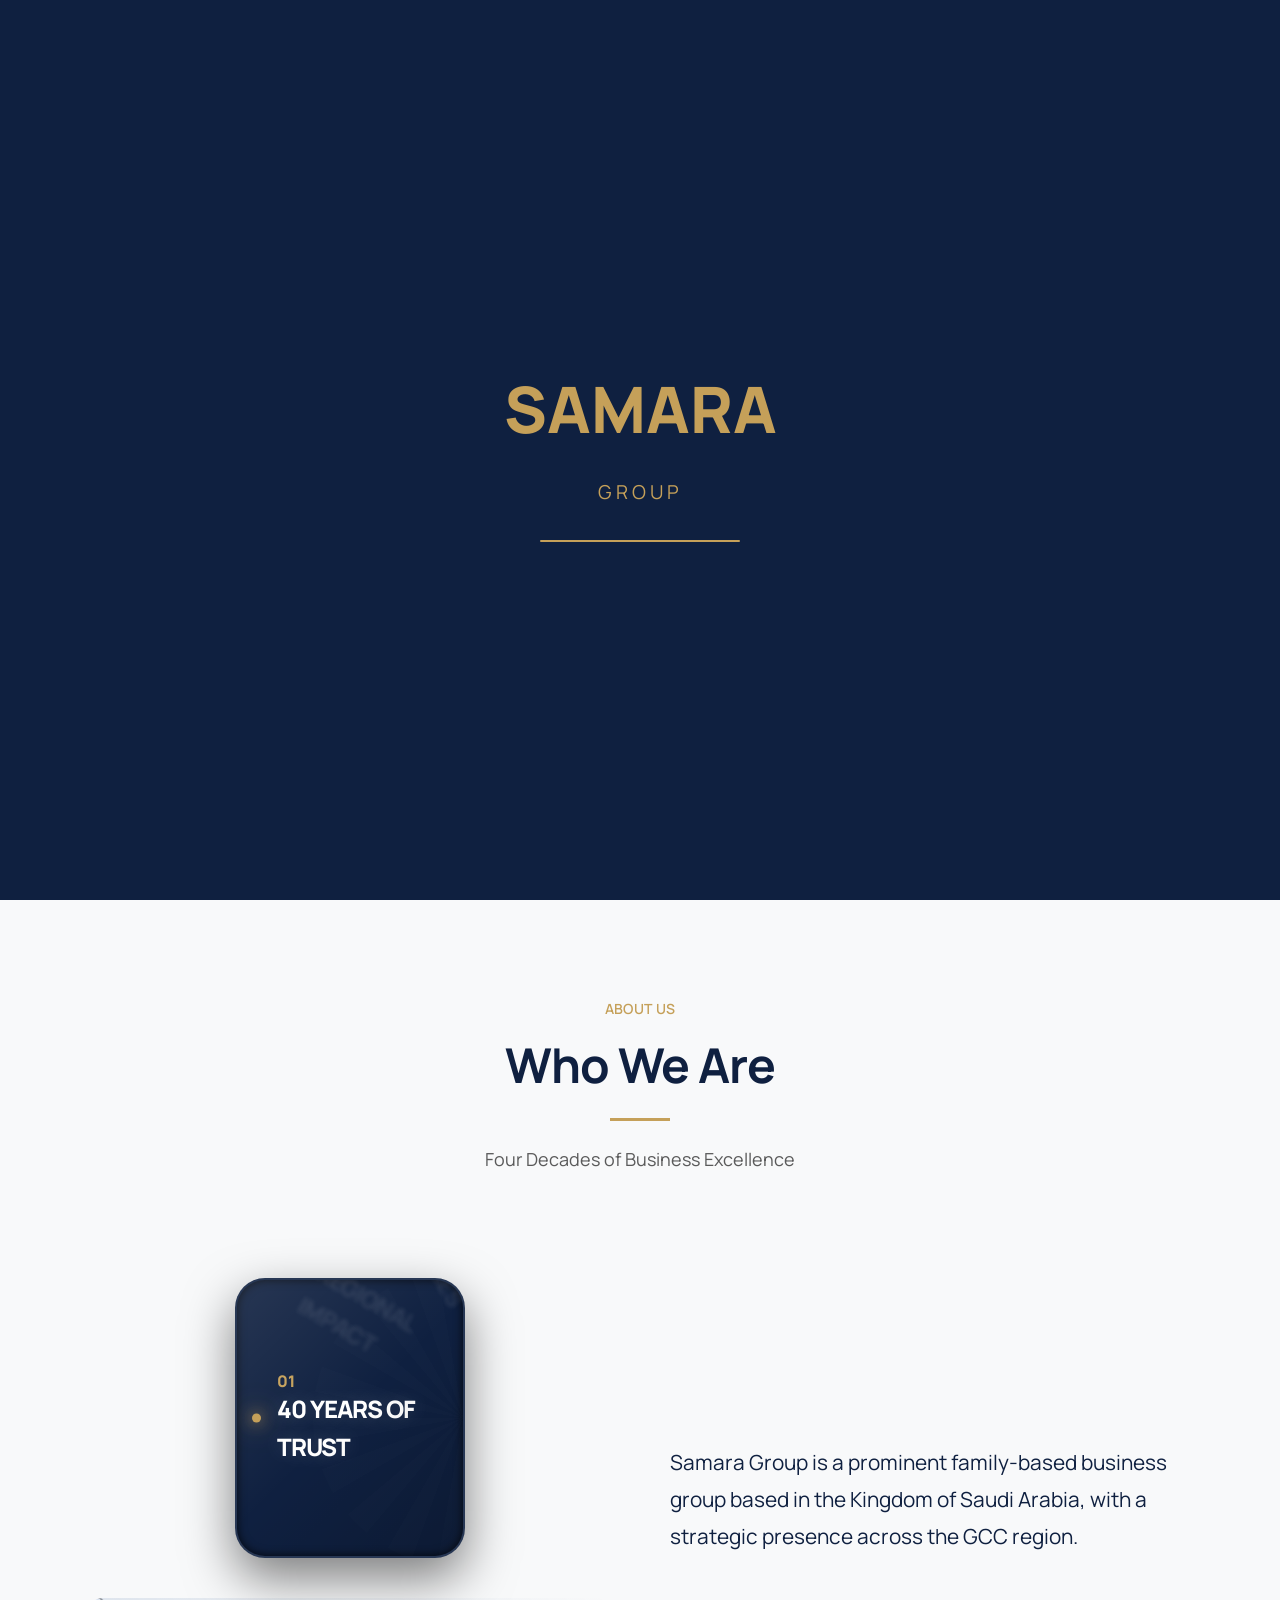
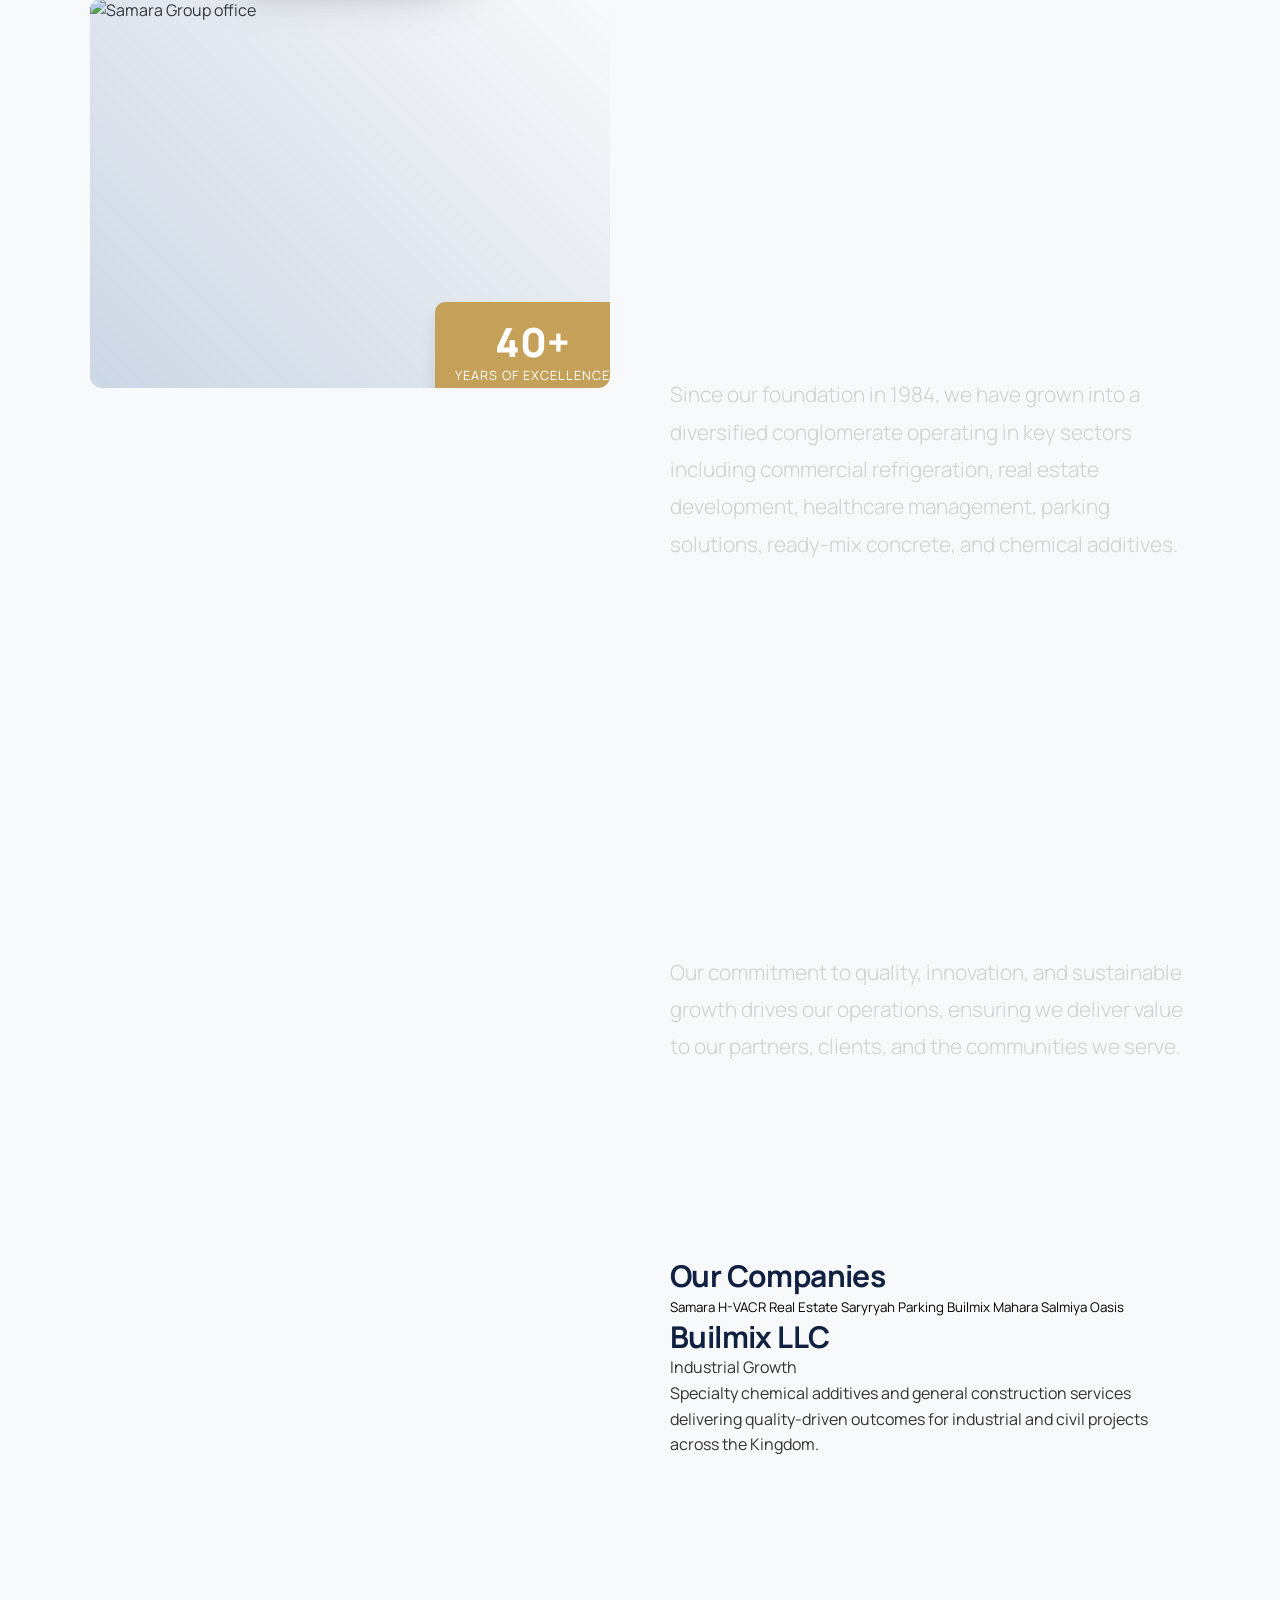
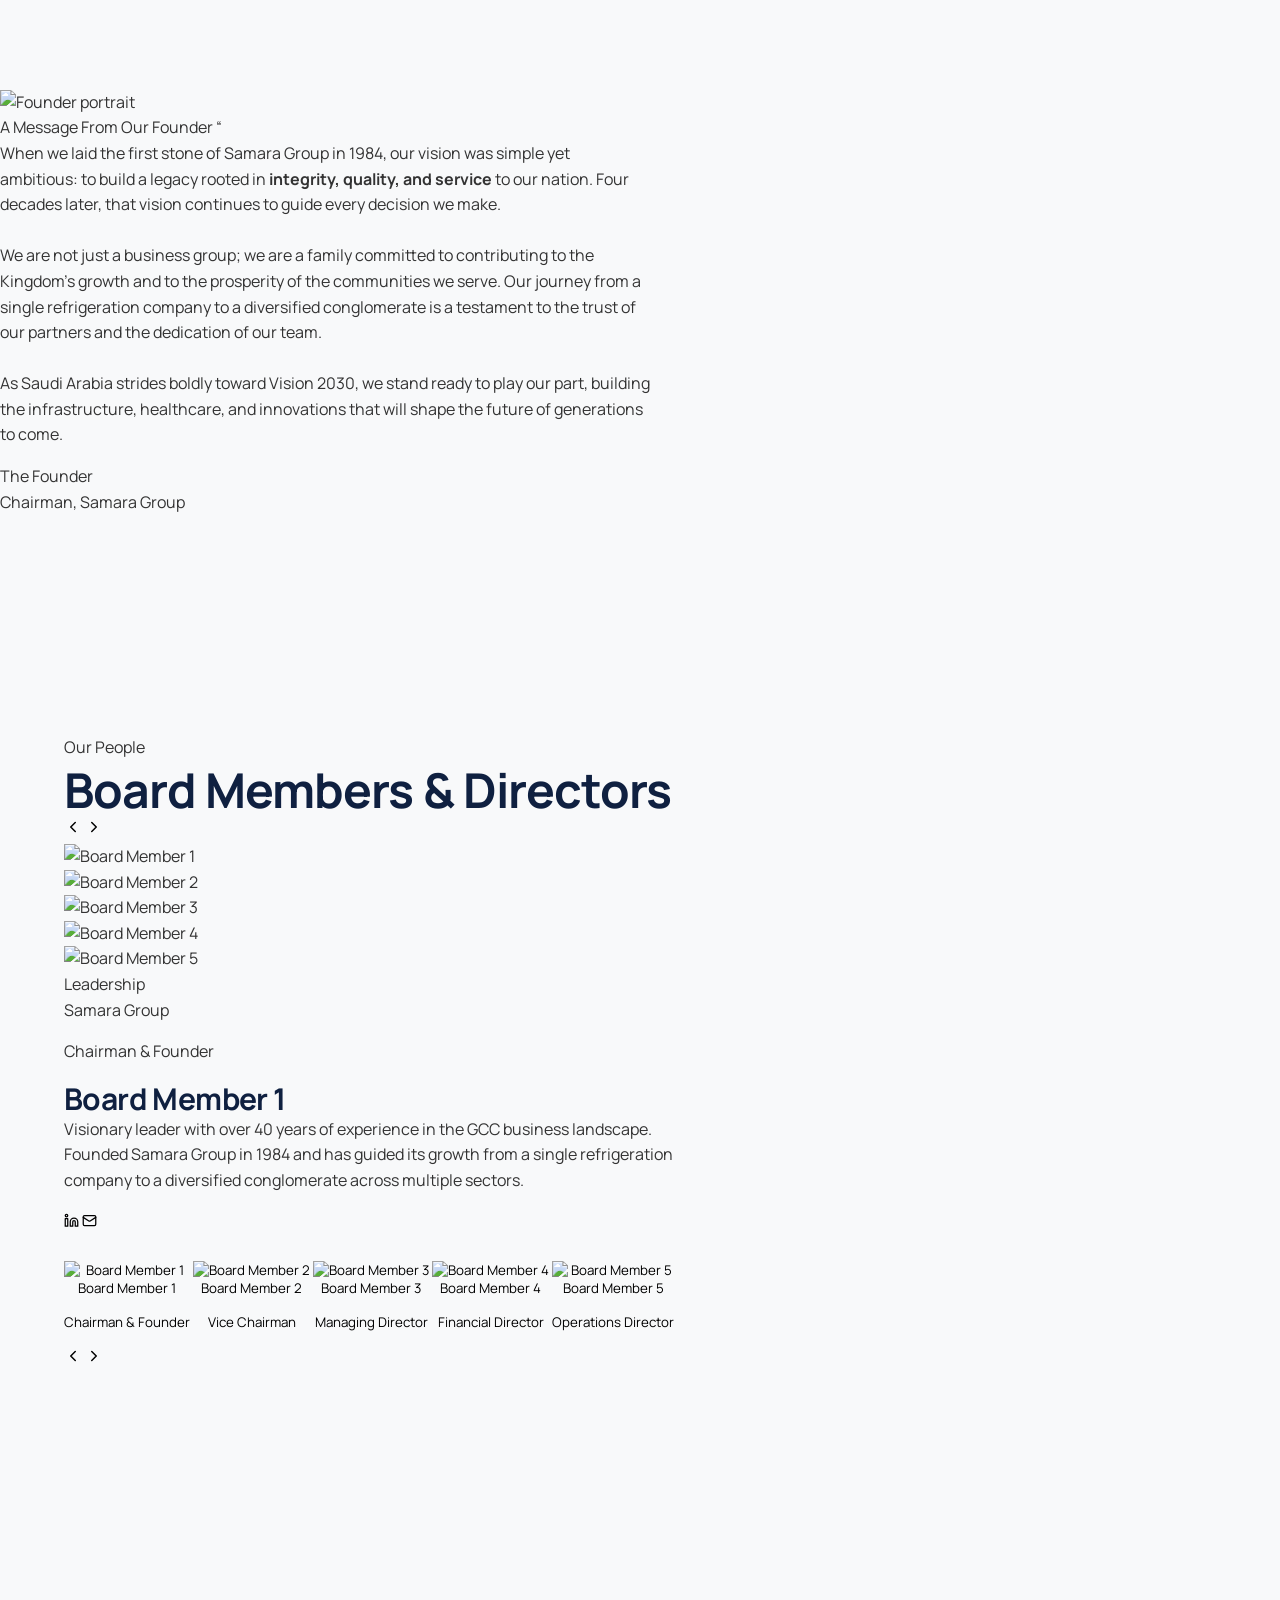
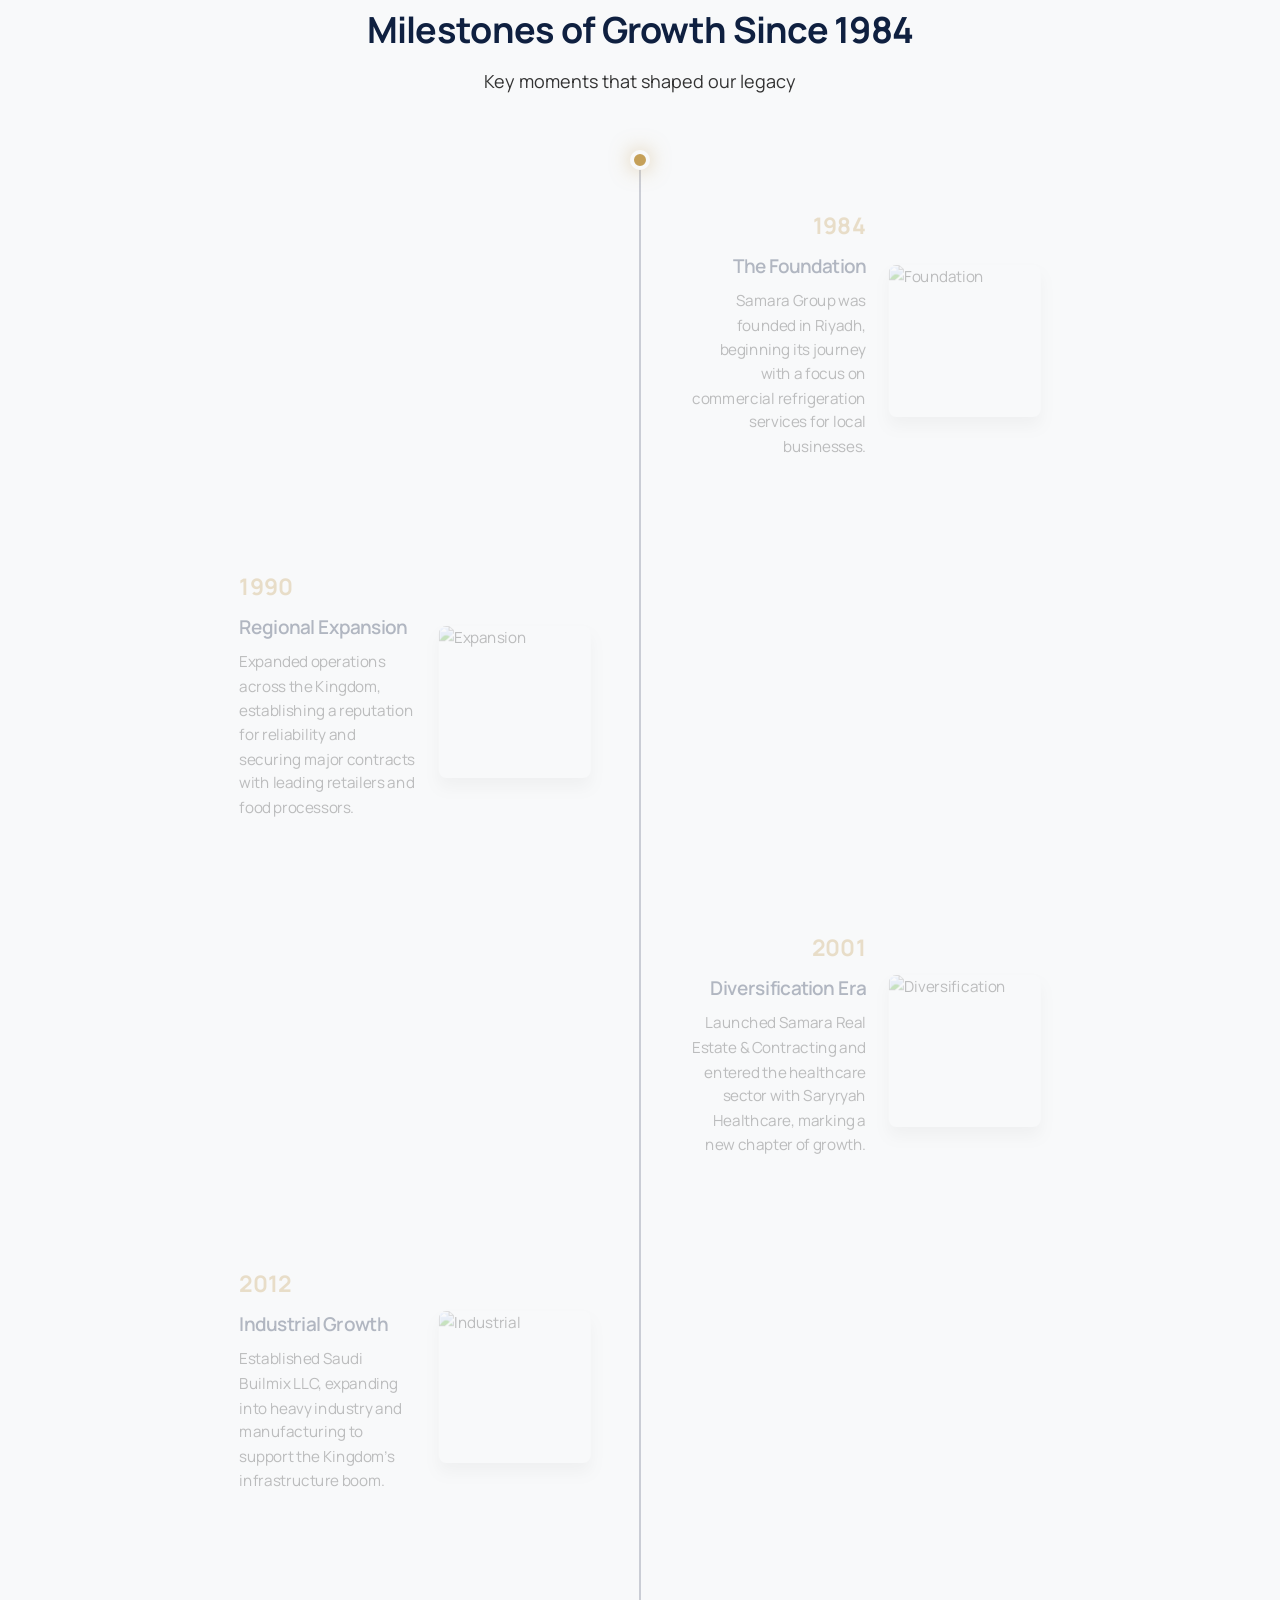
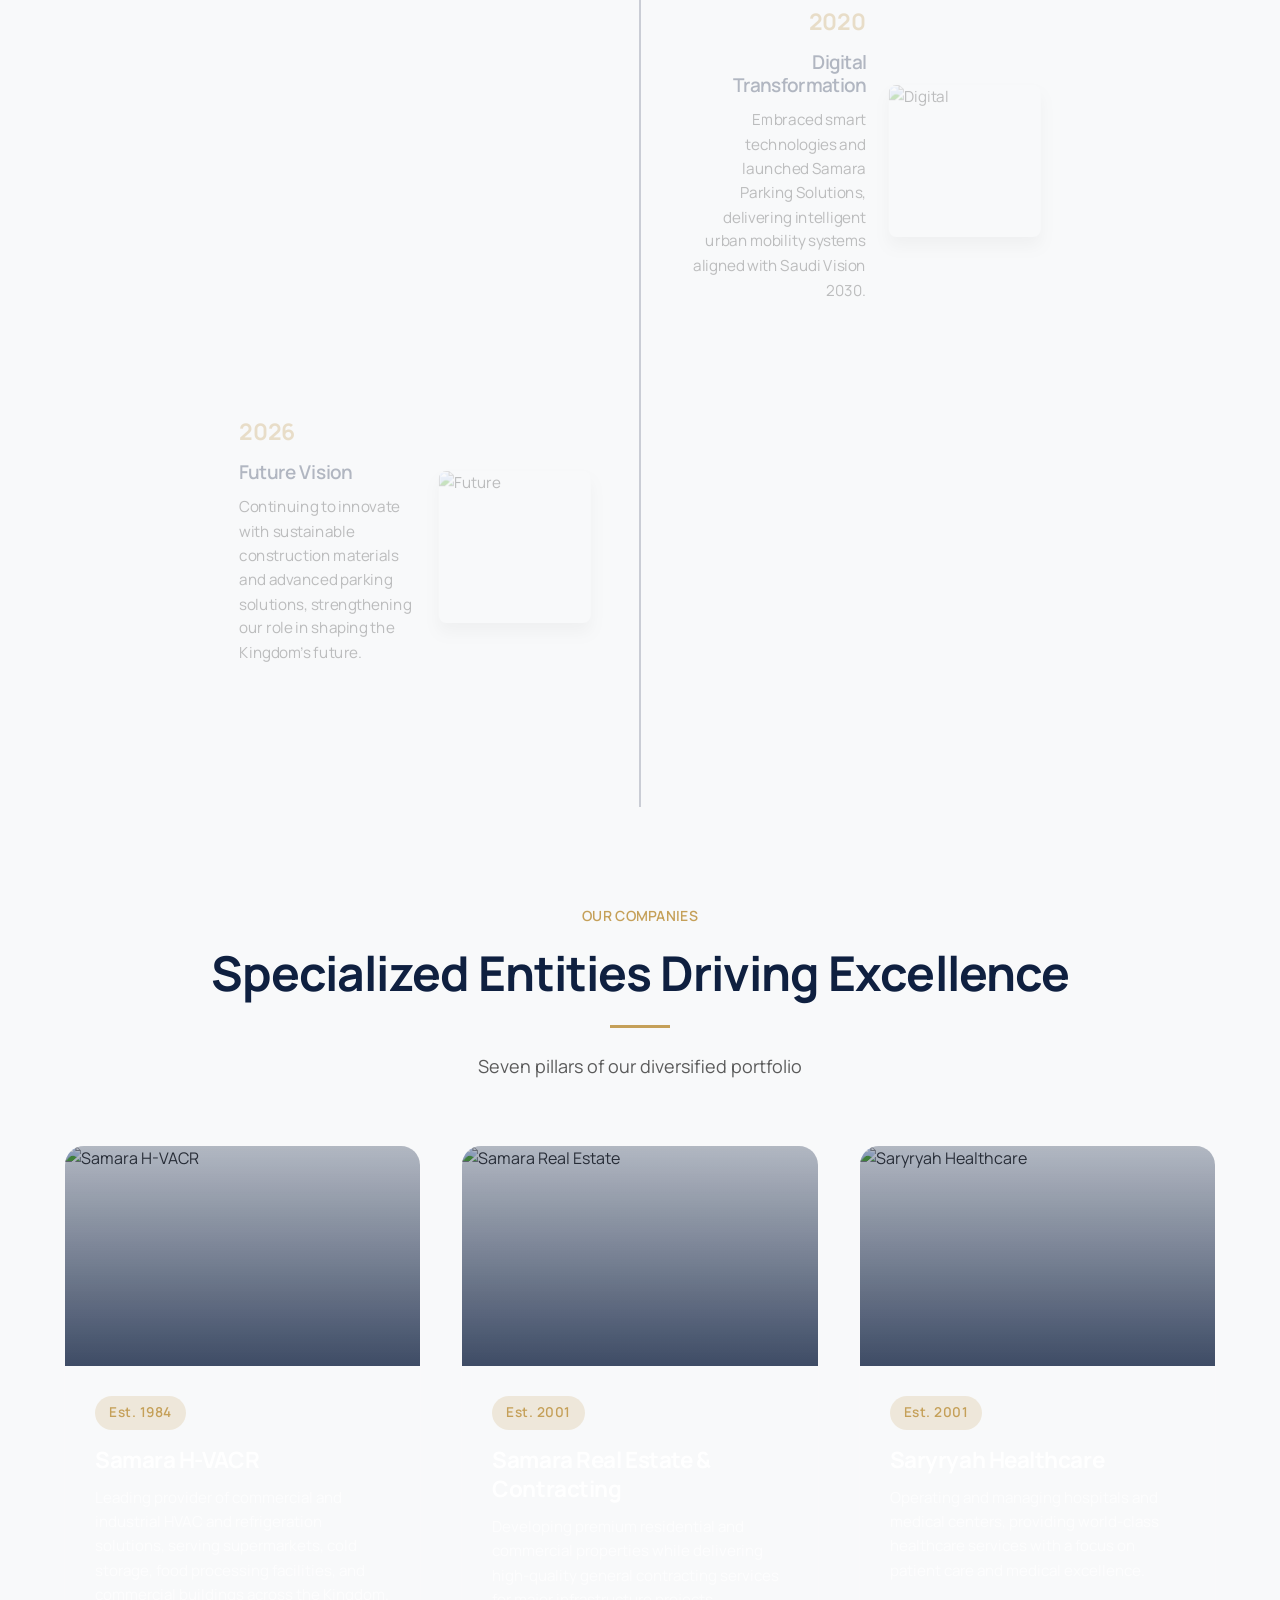
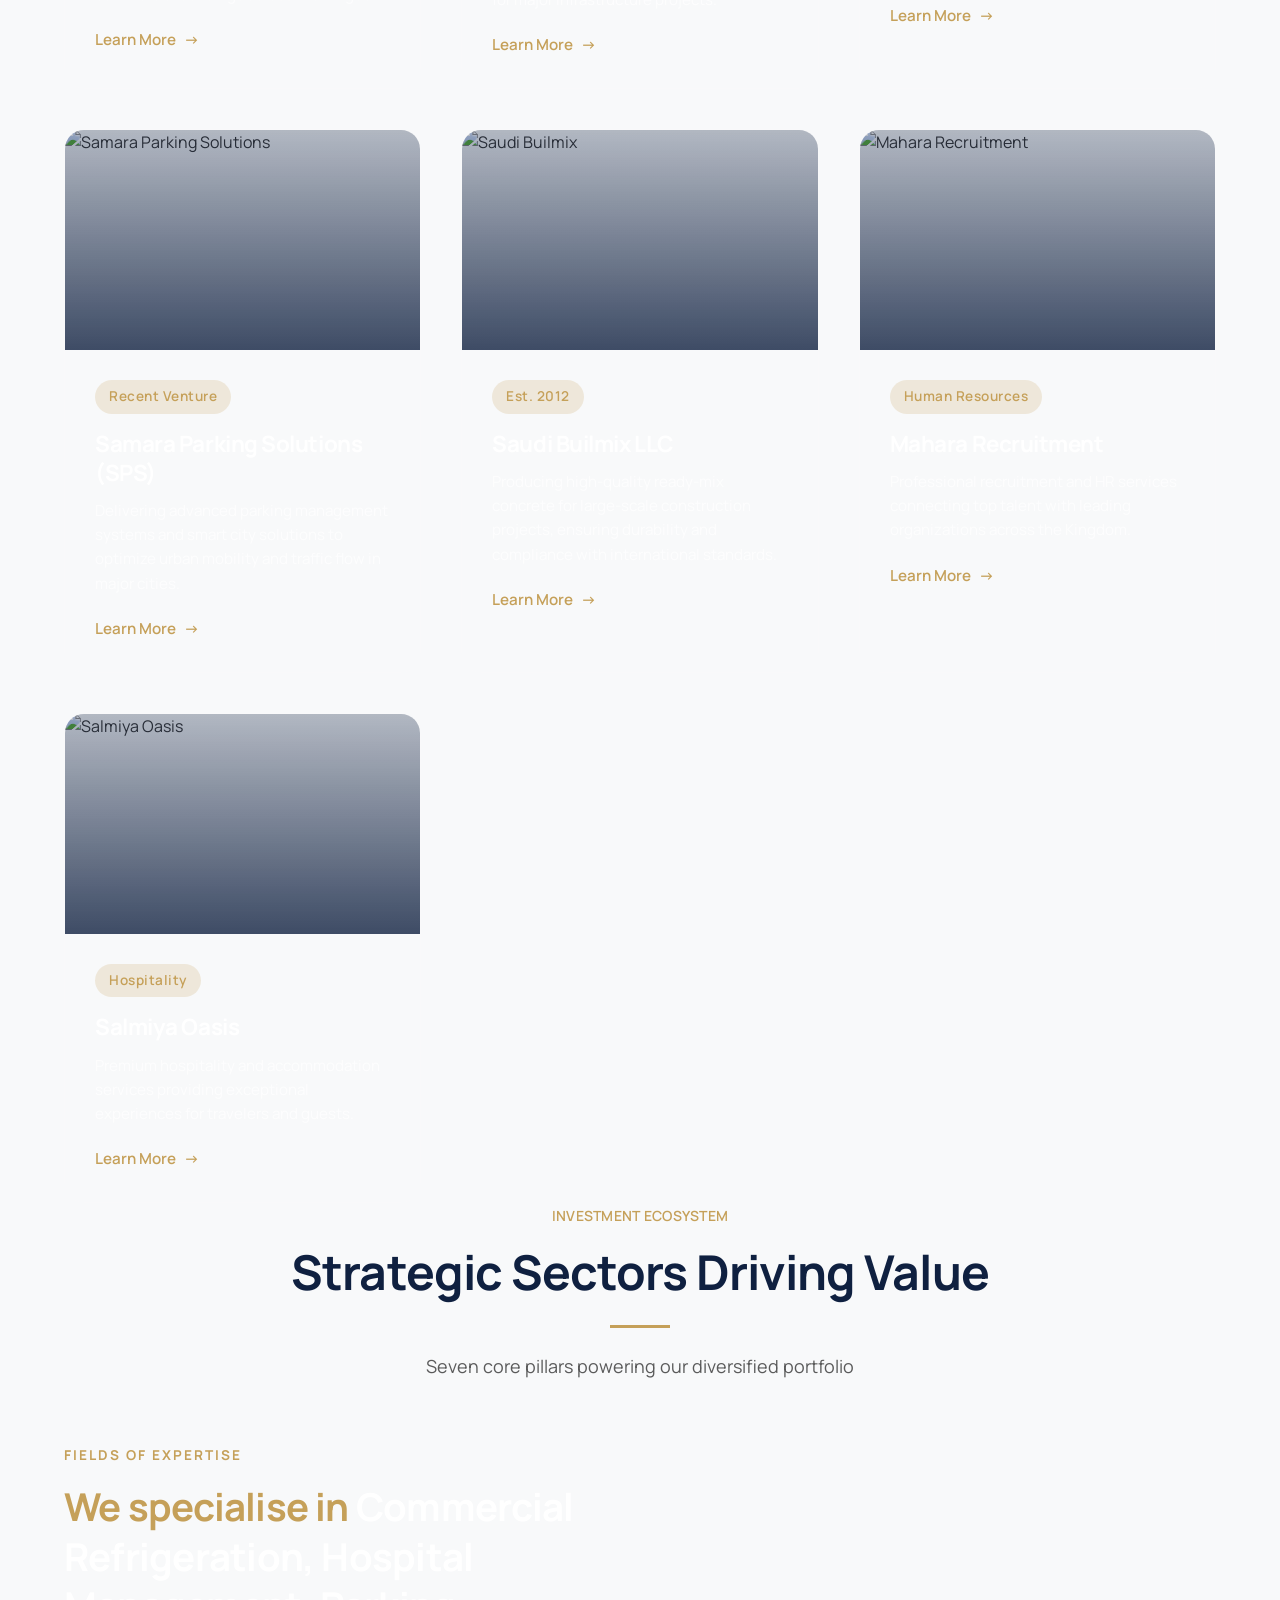
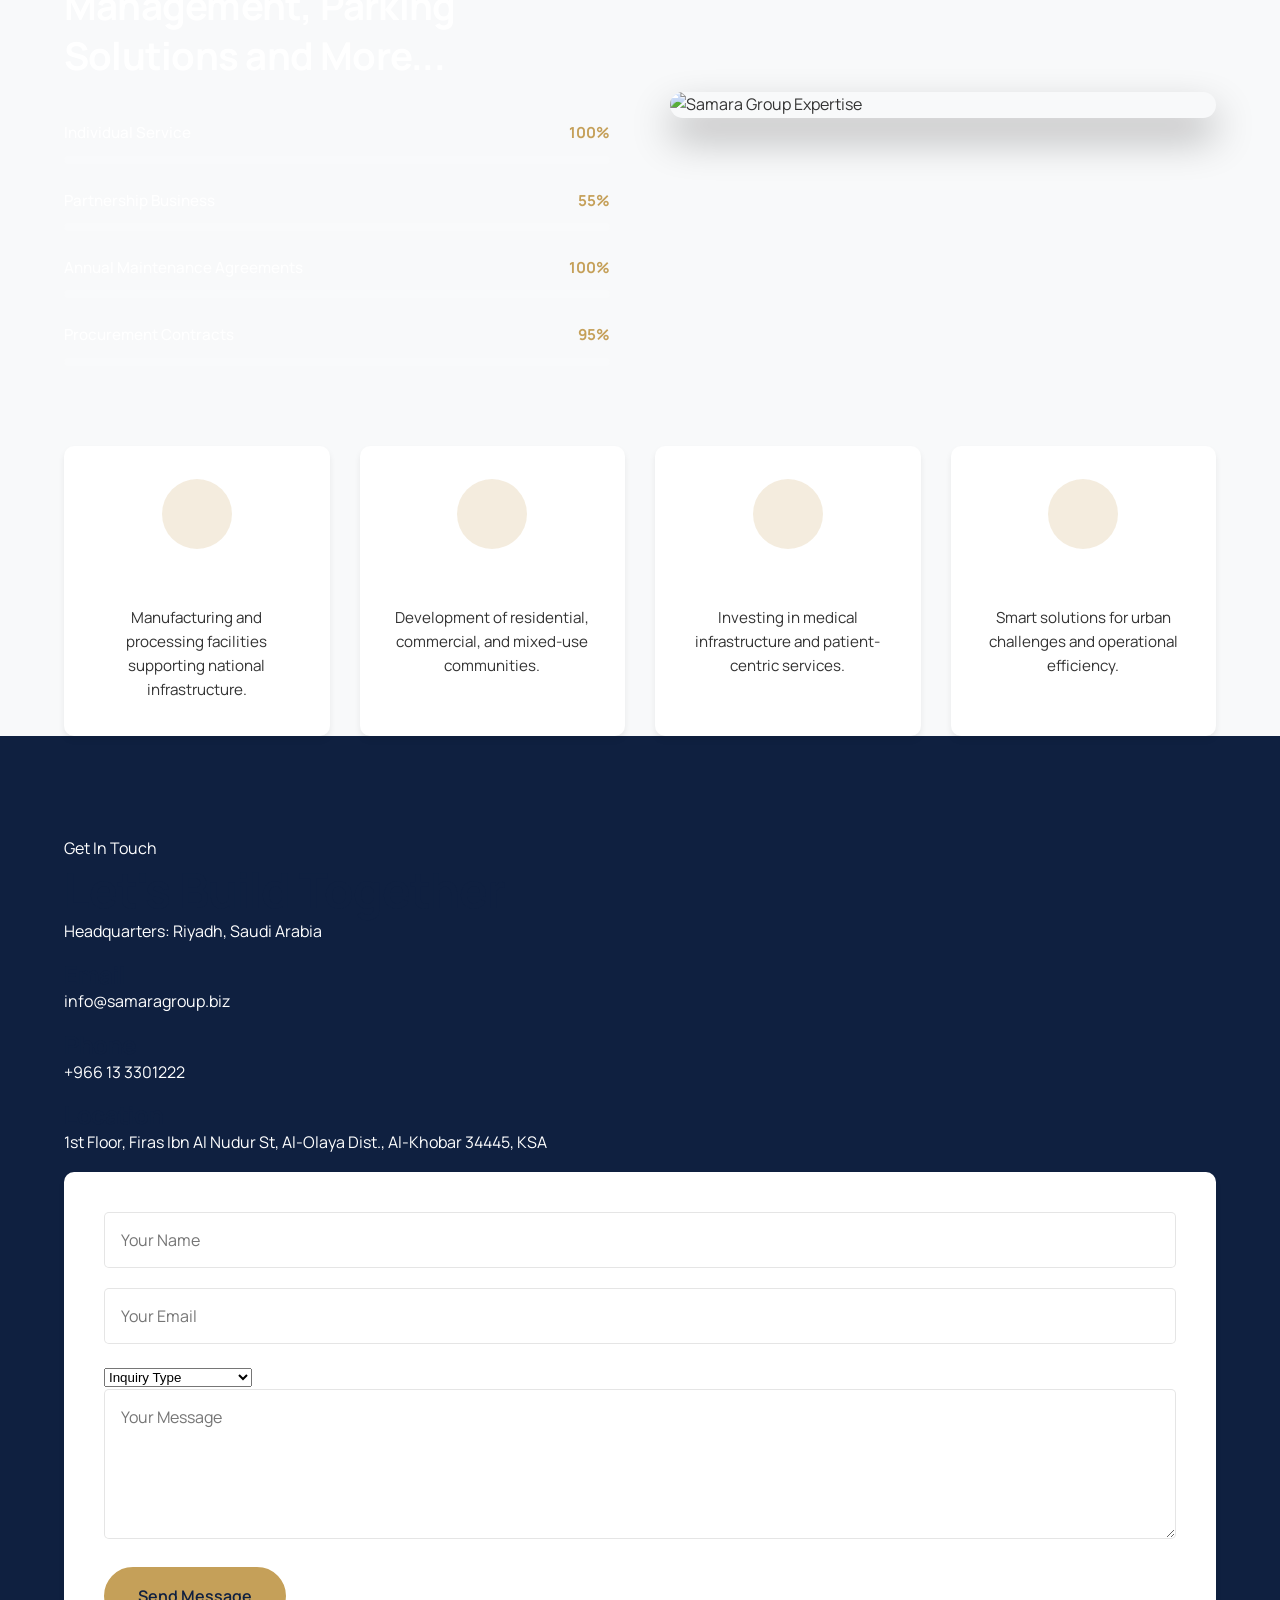
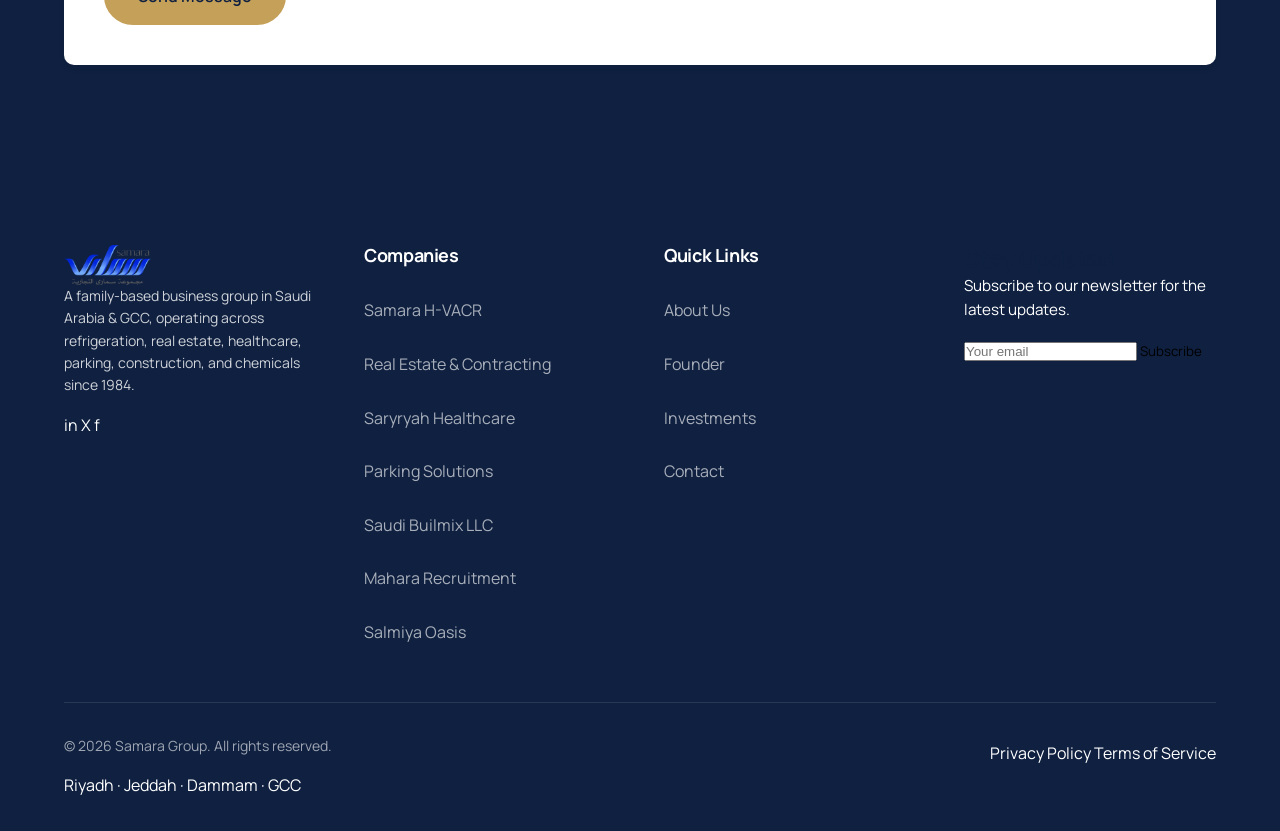
==== commit 76a8fe5c: "feat: Update preloader styles, add hero-overlay to index.html, verify all sections styled" ====
--- a/index.html
+++ b/index.html
@@ -94,6 +94,8 @@
       <img src="https://images.unsplash.com/photo-1486406146926-c627a92ad1ab?q=80&w=2070&auto=format&fit=crop" alt="Saudi Arabia skyline">
     </div>
     
+    <div class="hero-overlay"></div>
+    
     <div class="hero-content">
       <div class="hero-badge">ESTABLISHED 1984</div>
       <h1 class="hero-title-wrapper">
@@ -762,5 +764,13 @@
   </footer>
 
   <script src="script-new.js"></script>
+<script>
+      // Initialize Lucide icons after the page loads
+      document.addEventListener('DOMContentLoaded', () => {
+        if (typeof lucide !== 'undefined' && lucide.createIcons) {
+          lucide.createIcons();
+        }
+      });
+    </script>
 </body>
 </html>
--- a/style-new.css
+++ b/style-new.css
@@ -521,6 +521,32 @@
   transform: translateY(30px);
 }
 
+.hero-metric {
+  text-align: center;
+}
+
+.hero-metric h3 {
+  font-size: var(--text-4xl);
+  font-weight: var(--font-bold);
+  color: var(--color-gold);
+  line-height: 1;
+  margin-bottom: var(--space-2);
+}
+
+.hero-metric p {
+  font-size: var(--text-sm);
+  color: rgba(255, 255, 255, 0.8);
+}
+
+.hero-buttons {
+  display: flex;
+  gap: var(--space-4);
+  justify-content: center;
+  flex-wrap: wrap;
+  opacity: 0;
+  transform: translateY(30px);
+}
+
 .metric-item {
   text-align: center;
 }
@@ -759,6 +785,94 @@
   color: var(--color-charcoal);
 }
 
+/* Section Grid Layout */
+.section-grid {
+  display: grid;
+  grid-template-columns: 1fr 1fr;
+  gap: var(--space-16);
+  align-items: center;
+}
+
+@media (max-width: 900px) {
+  .section-grid {
+    grid-template-columns: 1fr;
+  }
+}
+
+.section-image {
+  position: relative;
+  border-radius: var(--radius-lg);
+  overflow: hidden;
+}
+
+.section-image img {
+  width: 100%;
+  height: auto;
+  aspect-ratio: 4/3;
+  object-fit: cover;
+}
+
+.section-content h2 {
+  margin-bottom: var(--space-6);
+}
+
+.section-content p {
+  margin-bottom: var(--space-4);
+  opacity: 0.9;
+}
+
+/* Section Text */
+.section-text {
+  font-size: var(--text-base);
+  line-height: var(--leading-relaxed);
+  color: var(--color-charcoal);
+  margin-bottom: var(--space-4);
+  max-width: 65ch;
+}
+
+.section-dark .section-text {
+  color: rgba(255, 255, 255, 0.8);
+}
+
+/* Company Section */
+.company-section {
+  padding: var(--space-20) 0;
+  background-color: transparent;
+}
+
+/* Stats Grid */
+.stats-grid {
+  display: grid;
+  grid-template-columns: repeat(3, 1fr);
+  gap: var(--space-8);
+  margin-top: var(--space-10);
+}
+
+@media (max-width: 768px) {
+  .stats-grid {
+    grid-template-columns: 1fr;
+    gap: var(--space-6);
+  }
+}
+
+.stat-item {
+  text-align: center;
+  padding: var(--space-6);
+}
+
+.stat-item h3 {
+  font-size: var(--text-4xl);
+  font-weight: var(--font-bold);
+  color: var(--color-gold);
+  line-height: 1;
+  margin-bottom: var(--space-2);
+}
+
+.stat-item p {
+  font-size: var(--text-sm);
+  opacity: 0.8;
+}
+
 /* ============================================
    FOOTER
    ============================================ */
@@ -910,6 +1024,16 @@
   color: var(--color-white);
 }
 
+/* Alias for hero-content-wrapper */
+.hero-content-wrapper {
+  position: relative;
+  z-index: 3;
+  text-align: center;
+  max-width: 900px;
+  padding: 0 var(--space-6);
+  color: var(--color-white);
+}
+
 .back-link {
   display: inline-flex;
   align-items: center;
@@ -973,6 +1097,25 @@
   color: var(--color-charcoal);
   opacity: 0.8;
   font-size: var(--text-base);
+}
+
+/* Service cards in dark sections */
+.section-dark .service-card {
+  background: rgba(255,255,255,0.03);
+  border: 1px solid rgba(255,255,255,0.1);
+}
+
+.section-dark .service-card:hover {
+  background: rgba(29,79,145,0.2);
+  border-color: var(--color-gold);
+}
+
+.section-dark .service-card h3 {
+  color: var(--color-white);
+}
+
+.section-dark .service-card p {
+  color: rgba(255, 255, 255, 0.8);
 }
 
 /* About Company */
@@ -1420,29 +1563,66 @@
   background: rgba(255,255,255,0.03);
   border: 1px solid rgba(255,255,255,0.1);
   border-radius: 12px;
-  transition: var(--transition);
+  transition: var(--transition-base);
 }
 
 .metric-card:hover {
   background: rgba(29,79,145,0.15);
-  border-color: var(--primary);
+  border-color: var(--color-gold);
   transform: translateY(-5px);
 }
 
+.metric-icon {
+  width: 60px;
+  height: 60px;
+  background: var(--color-gold);
+  border-radius: 12px;
+  display: flex;
+  align-items: center;
+  justify-content: center;
+  margin: 0 auto 15px;
+  color: var(--color-white);
+}
+
 .metric-number {
-  font-family: var(--font-display);
+  font-family: var(--font-heading);
   font-size: 3.5rem;
   font-weight: 700;
-  color: var(--accent);
+  color: var(--color-gold);
   margin-bottom: 10px;
 }
 
 .metric-label {
-  color: var(--gray);
+  color: rgba(255, 255, 255, 0.8);
   font-size: 1rem;
   font-weight: 500;
   text-transform: uppercase;
   letter-spacing: 1px;
+}
+
+/* Light section metrics */
+.section-light .metric-card {
+  background: var(--color-white);
+  border: 1px solid rgba(0,0,0,0.1);
+  box-shadow: var(--shadow-md);
+}
+
+.section-light .metric-card:hover {
+  background: var(--color-off-white);
+  border-color: var(--color-gold);
+}
+
+.section-light .metric-icon {
+  background: var(--color-gold);
+  color: var(--color-white);
+}
+
+.section-light .metric-number {
+  color: var(--color-navy);
+}
+
+.section-light .metric-label {
+  color: var(--color-charcoal);
 }
 
 /* Company Showcase Section */
@@ -1464,7 +1644,7 @@
 .showcase-card:hover {
   transform: translateY(-10px);
   box-shadow: 0 20px 40px rgba(0,0,0,0.3);
-  border-color: var(--primary);
+  border-color: var(--color-gold);
 }
 
 .showcase-image {
@@ -1489,25 +1669,1272 @@
 }
 
 .showcase-content h3 {
-  color: var(--white);
+  color: var(--color-white);
   font-size: 1.3rem;
   margin-bottom: 12px;
   font-family: var(--font-display);
 }
 
 .showcase-content p {
-  color: var(--gray);
+  color: rgba(255, 255, 255, 0.8);
   line-height: 1.7;
   margin-bottom: 15px;
+}
+
+/* Light section showcase */
+.section-light .showcase-card {
+  background: var(--color-white);
+  border: 1px solid rgba(0,0,0,0.1);
+  box-shadow: var(--shadow-md);
+}
+
+.section-light .showcase-card:hover {
+  border-color: var(--color-gold);
+}
+
+.section-light .showcase-content h3 {
+  color: var(--color-navy);
+}
+
+.section-light .showcase-content p {
+  color: var(--color-charcoal);
 }
 
 .showcase-tag {
   display: inline-block;
   padding: 6px 14px;
   background: rgba(197, 160, 89, 0.15);
-  color: var(--accent);
+  color: var(--color-gold);
   border-radius: 20px;
   font-size: 0.85rem;
   font-weight: 600;
   letter-spacing: 0.5px;
 }
+
+/* ============================================
+   FOOTER STYLES FOR COMPANY PAGES
+   ============================================ */
+.footer-content {
+  display: grid;
+  grid-template-columns: repeat(auto-fit, minmax(250px, 1fr));
+  gap: var(--space-12);
+  margin-bottom: var(--space-12);
+}
+
+.footer-logo img {
+  height: 40px;
+  width: auto;
+  margin-bottom: var(--space-4);
+}
+
+.footer-logo p {
+  color: rgba(255, 255, 255, 0.8);
+  font-size: var(--text-sm);
+}
+
+.footer-links h4,
+.footer-companies h4 {
+  color: var(--color-white);
+  font-size: var(--text-lg);
+  margin-bottom: var(--space-6);
+}
+
+.footer-links a,
+.footer-companies a {
+  display: block;
+  color: rgba(255, 255, 255, 0.8);
+  font-size: var(--text-base);
+  padding: var(--space-2) 0;
+  transition: color var(--transition-fast);
+}
+
+.footer-links a:hover,
+.footer-companies a:hover {
+  color: var(--color-gold);
+}
+
+.footer-bottom {
+  border-top: 1px solid rgba(255, 255, 255, 0.1);
+  padding-top: var(--space-8);
+  text-align: center;
+}
+
+.footer-bottom p {
+  color: rgba(255, 255, 255, 0.6);
+  font-size: var(--text-sm);
+}
+
+/* Hero content wrapper for company pages */
+.hero-content-wrapper {
+  position: relative;
+  z-index: 3;
+  text-align: center;
+  max-width: 900px;
+  padding: 2rem;
+}
+
+.hero-title {
+  font-family: 'Orbitron', sans-serif;
+  font-size: clamp(2.5rem, 5vw, 4.5rem);
+  font-weight: 700;
+  line-height: 1.1;
+  margin-bottom: 1.5rem;
+  background: linear-gradient(135deg, #ffffff 0%, #e0e0e0 100%);
+  -webkit-background-clip: text;
+  -webkit-text-fill-color: transparent;
+  background-clip: text;
+  opacity: 0;
+  transform: translateY(30px);
+}
+
+.company-hero-bg {
+  position: absolute;
+  top: 0;
+  left: 0;
+  width: 100%;
+  height: 100%;
+  z-index: 1;
+}
+
+.company-hero-bg img {
+  width: 100%;
+  height: 100%;
+  object-fit: cover;
+  transform-origin: center;
+  will-change: transform, filter;
+}
+
+.hero-overlay {
+  position: absolute;
+  top: 0;
+  left: 0;
+  width: 100%;
+  height: 100%;
+  background: linear-gradient(to bottom, rgba(15,32,64,0.8), rgba(15,32,64,0.4));
+  z-index: 2;
+}
+
+.hero-metrics {
+  display: flex;
+  justify-content: center;
+  gap: var(--space-12);
+  margin-bottom: var(--space-10);
+  opacity: 0;
+  transform: translateY(30px);
+}
+
+.hero-buttons {
+  display: flex;
+  gap: var(--space-4);
+  justify-content: center;
+  flex-wrap: wrap;
+  opacity: 0;
+  transform: translateY(30px);
+}
+
+.animate-fade-up {
+  opacity: 0;
+  transform: translateY(20px);
+}
+
+/* ============================================
+   MISSING COMPONENT STYLES
+   Added for complete page rendering
+   ============================================ */
+
+/* Companies Grid (Index.html) */
+.companies-grid {
+  display: grid;
+  grid-template-columns: repeat(auto-fit, minmax(350px, 1fr));
+  gap: 40px;
+  margin-top: 60px;
+}
+
+.company-card {
+  position: relative;
+  background: rgba(255, 255, 255, 0.03);
+  border: 1px solid rgba(255, 255, 255, 0.1);
+  border-radius: 20px;
+  overflow: hidden;
+  transition: all 0.4s cubic-bezier(0.175, 0.885, 0.32, 1.275);
+  text-decoration: none;
+  color: inherit;
+  display: block;
+}
+
+.company-card:hover {
+  transform: translateY(-10px);
+  border-color: var(--color-gold);
+  box-shadow: 0 20px 40px rgba(0, 0, 0, 0.3);
+}
+
+.card-bg-glow {
+  position: absolute;
+  top: 0;
+  left: 0;
+  width: 100%;
+  height: 100%;
+  background: radial-gradient(circle at 50% 0%, rgba(197, 160, 89, 0.15), transparent 70%);
+  opacity: 0;
+  transition: opacity 0.4s ease;
+  pointer-events: none;
+}
+
+.company-card:hover .card-bg-glow {
+  opacity: 1;
+}
+
+.card-image {
+  position: relative;
+  height: 220px;
+  overflow: hidden;
+}
+
+.card-image img {
+  width: 100%;
+  height: 100%;
+  object-fit: cover;
+  transition: transform 0.6s ease;
+}
+
+.company-card:hover .card-image img {
+  transform: scale(1.1);
+}
+
+.card-overlay {
+  position: absolute;
+  top: 0;
+  left: 0;
+  width: 100%;
+  height: 100%;
+  background: linear-gradient(to bottom, rgba(15, 32, 64, 0.3), rgba(15, 32, 64, 0.8));
+}
+
+.card-content {
+  padding: 30px;
+  position: relative;
+  z-index: 2;
+}
+
+.card-category {
+  display: inline-block;
+  padding: 6px 14px;
+  background: rgba(197, 160, 89, 0.2);
+  color: var(--color-gold);
+  border-radius: 20px;
+  font-size: 0.85rem;
+  font-weight: 600;
+  letter-spacing: 0.5px;
+  margin-bottom: 15px;
+}
+
+.card-title {
+  font-family: var(--font-heading);
+  font-size: 1.4rem;
+  font-weight: 700;
+  color: var(--color-white);
+  margin-bottom: 12px;
+  line-height: 1.3;
+}
+
+.card-description {
+  color: rgba(255, 255, 255, 0.7);
+  font-size: 0.95rem;
+  line-height: 1.6;
+  margin-bottom: 20px;
+}
+
+.card-link {
+  display: inline-flex;
+  align-items: center;
+  gap: 8px;
+  color: var(--color-gold);
+  font-weight: 600;
+  font-size: 0.95rem;
+  transition: gap 0.3s ease;
+}
+
+.card-link:hover {
+  gap: 12px;
+}
+
+/* Expertise Section (Index.html Ecosystem) */
+.expertise-grid {
+  display: grid;
+  grid-template-columns: 1fr 1fr;
+  gap: 60px;
+  margin-bottom: 80px;
+  align-items: center;
+}
+
+.expertise-content {
+  max-width: 100%;
+}
+
+.expertise-header {
+  margin-bottom: 40px;
+}
+
+.expertise-superheadline {
+  display: block;
+  color: var(--color-gold);
+  font-size: 0.85rem;
+  font-weight: 700;
+  letter-spacing: 2px;
+  text-transform: uppercase;
+  margin-bottom: 15px;
+}
+
+.expertise-title {
+  font-family: var(--font-heading);
+  font-size: clamp(1.8rem, 3vw, 2.5rem);
+  font-weight: 700;
+  color: var(--color-white);
+  line-height: 1.3;
+}
+
+.expertise-title strong {
+  color: var(--color-gold);
+}
+
+.progress-bars-container {
+  display: flex;
+  flex-direction: column;
+  gap: 25px;
+}
+
+.progress-bar-item {
+  width: 100%;
+}
+
+.progress-bar-header {
+  display: flex;
+  justify-content: space-between;
+  margin-bottom: 10px;
+}
+
+.progress-label {
+  color: var(--color-white);
+  font-weight: 500;
+  font-size: 0.95rem;
+}
+
+.progress-value {
+  color: var(--color-gold);
+  font-weight: 700;
+  font-size: 0.95rem;
+}
+
+.progress-bar-bg {
+  width: 100%;
+  height: 8px;
+  background: rgba(255, 255, 255, 0.1);
+  border-radius: 10px;
+  overflow: hidden;
+}
+
+.progress-bar-inner {
+  height: 100%;
+  background: linear-gradient(90deg, var(--color-gold), var(--color-gold-hover));
+  border-radius: 10px;
+  width: 0;
+  transition: width 1.5s cubic-bezier(0.4, 0, 0.2, 1);
+}
+
+.expertise-visual {
+  position: relative;
+}
+
+.expertise-image-wrapper {
+  position: relative;
+  border-radius: 20px;
+  overflow: hidden;
+  box-shadow: 0 20px 40px rgba(0, 0, 0, 0.3);
+}
+
+.expertise-main-img {
+  width: 100%;
+  height: auto;
+  display: block;
+}
+
+.expertise-badge {
+  position: absolute;
+  bottom: 30px;
+  right: 30px;
+  padding: 12px 24px;
+  background: var(--color-gold);
+  color: var(--color-navy);
+  font-weight: 700;
+  font-size: 0.9rem;
+  border-radius: 50px;
+  text-transform: uppercase;
+  letter-spacing: 1px;
+}
+
+/* Eco Cards */
+.ecosystem-grid {
+  display: grid;
+  grid-template-columns: repeat(auto-fit, minmax(250px, 1fr));
+  gap: 30px;
+  margin-top: 60px;
+}
+
+.eco-card {
+  background: rgba(255, 255, 255, 0.03);
+  border: 1px solid rgba(255, 255, 255, 0.1);
+  padding: 35px 30px;
+  border-radius: 16px;
+  text-align: center;
+  transition: all 0.3s ease;
+}
+
+.eco-card:hover {
+  background: rgba(197, 160, 89, 0.1);
+  border-color: var(--color-gold);
+  transform: translateY(-8px);
+}
+
+.eco-icon {
+  display: inline-flex;
+  align-items: center;
+  justify-content: center;
+  width: 70px;
+  height: 70px;
+  background: rgba(197, 160, 89, 0.2);
+  border-radius: 50%;
+  margin-bottom: 20px;
+  color: var(--color-gold);
+}
+
+.eco-card h3 {
+  font-family: var(--font-heading);
+  font-size: 1.3rem;
+  font-weight: 700;
+  color: var(--color-white);
+  margin-bottom: 12px;
+}
+
+.eco-card p {
+  color: rgba(255, 255, 255, 0.7);
+  font-size: 0.95rem;
+  line-height: 1.6;
+}
+
+/* About Company Wrapper (Company Pages) */
+.about-company-wrapper {
+  display: grid;
+  grid-template-columns: 1fr 1fr;
+  gap: 60px;
+  align-items: center;
+  margin-top: 50px;
+}
+
+.about-company-image {
+  border-radius: 20px;
+  overflow: hidden;
+  box-shadow: 0 20px 40px rgba(0, 0, 0, 0.3);
+}
+
+.about-company-image img {
+  width: 100%;
+  height: auto;
+  display: block;
+}
+
+.about-company-content h2 {
+  font-family: var(--font-heading);
+  font-size: 2.2rem;
+  font-weight: 700;
+  color: var(--color-white);
+  margin-bottom: 25px;
+}
+
+.about-company-content p {
+  color: rgba(255, 255, 255, 0.8);
+  font-size: 1.05rem;
+  line-height: 1.8;
+  margin-bottom: 20px;
+}
+
+/* Contact Company (Company Pages) */
+.contact-company {
+  margin-top: 50px;
+}
+
+.contact-grid {
+  display: grid;
+  grid-template-columns: repeat(auto-fit, minmax(250px, 1fr));
+  gap: 30px;
+}
+
+.contact-item {
+  display: flex;
+  align-items: flex-start;
+  gap: 20px;
+  padding: 25px;
+  background: rgba(255, 255, 255, 0.03);
+  border: 1px solid rgba(255, 255, 255, 0.1);
+  border-radius: 16px;
+  transition: all 0.3s ease;
+}
+
+.contact-item:hover {
+  background: rgba(197, 160, 89, 0.1);
+  border-color: var(--color-gold);
+  transform: translateY(-5px);
+}
+
+.contact-item-icon {
+  display: flex;
+  align-items: center;
+  justify-content: center;
+  width: 50px;
+  height: 50px;
+  background: rgba(197, 160, 89, 0.2);
+  border-radius: 12px;
+  color: var(--color-gold);
+  flex-shrink: 0;
+}
+
+.contact-item h4 {
+  font-family: var(--font-heading);
+  font-size: 1.1rem;
+  font-weight: 600;
+  color: var(--color-white);
+  margin-bottom: 8px;
+}
+
+.contact-item p {
+  color: rgba(255, 255, 255, 0.7);
+  font-size: 0.95rem;
+  line-height: 1.5;
+}
+
+/* Website Button */
+.website-btn {
+  display: inline-flex;
+  align-items: center;
+  gap: 12px;
+  padding: 16px 32px;
+  background: linear-gradient(135deg, var(--color-gold) 0%, var(--color-gold-hover) 100%);
+  color: var(--color-navy);
+  text-decoration: none;
+  border-radius: 50px;
+  font-weight: 700;
+  font-size: 1rem;
+  transition: all 0.3s ease;
+  margin-top: 30px;
+}
+
+.website-btn:hover {
+  transform: translateY(-5px);
+  box-shadow: 0 15px 30px rgba(197, 160, 89, 0.4);
+}
+
+/* Responsive adjustments */
+@media (max-width: 992px) {
+  .companies-grid {
+    grid-template-columns: repeat(auto-fit, minmax(300px, 1fr));
+    gap: 30px;
+  }
+  
+  .expertise-grid {
+    grid-template-columns: 1fr;
+    gap: 40px;
+  }
+  
+  .about-company-wrapper {
+    grid-template-columns: 1fr;
+    gap: 40px;
+  }
+  
+  .about-company-image {
+    order: -1;
+  }
+}
+
+@media (max-width: 768px) {
+  .companies-grid {
+    grid-template-columns: 1fr;
+  }
+  
+  .ecosystem-grid {
+    grid-template-columns: 1fr;
+  }
+  
+  .contact-grid {
+    grid-template-columns: 1fr;
+  }
+}
+
+/* ============================================
+   PRELOADER
+   ============================================ */
+#preloader {
+  position: fixed;
+  top: 0; left: 0;
+  width: 100%; height: 100%;
+  background: var(--color-navy);
+  display: flex;
+  justify-content: center;
+  align-items: center;
+  z-index: 9999;
+  transition: opacity 0.5s ease;
+}
+
+#preloader.hidden {
+  opacity: 0;
+  pointer-events: none;
+}
+
+.loader-content { text-align: center; }
+
+.loader-logo {
+  font-family: var(--font-heading);
+  font-size: 4rem;
+  font-weight: 900;
+  color: var(--color-gold);
+  margin-bottom: 1rem;
+  animation: pulse 2s infinite;
+}
+
+.loader-text {
+  font-size: 1.2rem;
+  letter-spacing: 4px;
+  color: var(--color-gold);
+  margin-bottom: 2rem;
+  text-transform: uppercase;
+}
+
+.loader-bar {
+  width: 200px; height: 2px;
+  background: rgba(255,255,255,0.1);
+  border-radius: 2px;
+  overflow: hidden;
+  margin: 0 auto;
+}
+
+.loader-progress {
+  width: 0%; height: 100%;
+  background: var(--color-gold);
+  animation: load 2s ease-in-out forwards;
+}
+
+@keyframes pulse {
+  0%, 100% { opacity: 1; transform: scale(1); }
+  50% { opacity: 0.7; transform: scale(1.05); }
+}
+
+@keyframes load {
+  0% { width: 0%; }
+  100% { width: 100%; }
+}
+
+/* ============================================
+   HERO OVERLAY ENHANCEMENTS
+   ============================================ */
+.hero-overlay {
+  position: absolute;
+  inset: 0;
+  background: linear-gradient(
+    135deg,
+    rgba(15, 32, 64, 0.85) 0%,
+    rgba(15, 32, 64, 0.7) 50%,
+    rgba(15, 32, 64, 0.85) 100%
+  );
+  z-index: 1;
+}
+
+/* ============================================
+   WHEEL SELECTOR (About Section)
+   ============================================ */
+.wheel-selector {
+  position: relative;
+  display: flex;
+  justify-content: center;
+  align-items: center;
+  margin: 40px 0;
+}
+
+.radio-input {
+  position: relative;
+  height: 280px;
+  width: 230px;
+  background: var(--color-navy);
+  border: 2px solid rgba(255, 255, 255, 0.1);
+  border-radius: 30px;
+  overflow: hidden;
+  display: flex;
+  align-items: center;
+  box-shadow:
+    0 20px 50px rgba(0, 0, 0, 0.5),
+    inset 0 0 10px rgba(0, 0, 0, 0.8);
+}
+
+.radio-input::after {
+  content: "";
+  position: absolute;
+  right: -150px;
+  width: 300px;
+  height: 300px;
+  background: repeating-conic-gradient(
+    from 0deg,
+    rgba(255, 255, 255, 0.1) 0deg 10deg,
+    transparent 10deg 20deg
+  );
+  border-radius: 50%;
+  z-index: 1;
+  opacity: 0.09;
+}
+
+.radio-input::before {
+  content: "";
+  position: absolute;
+  left: 15px;
+  top: 50%;
+  transform: translateY(-50%);
+  width: 9px;
+  height: 9px;
+  background: var(--color-gold);
+  border-radius: 50%;
+  z-index: 30;
+  box-shadow:
+    0 0 15px var(--color-gold),
+    0 0 30px var(--color-gold);
+  pointer-events: none;
+}
+
+.radio-input input {
+  display: none;
+}
+
+.glass-overlay {
+  position: absolute;
+  inset: 0;
+  background: linear-gradient(
+    135deg,
+    rgba(255, 255, 255, 0.1) 0%,
+    rgba(255, 255, 255, 0) 50%,
+    rgba(0, 0, 0, 0.2) 100%
+  );
+  z-index: 25;
+  pointer-events: none;
+}
+
+.wheel-label {
+  position: absolute;
+  left: 40px;
+  display: flex;
+  flex-direction: column;
+  transition: all 0.7s cubic-bezier(0.19, 1, 0.22, 1);
+  transform-origin: 280px center;
+  transform: rotate(var(--angle));
+  filter: blur(2px);
+  opacity: 0.1;
+  z-index: 5;
+}
+
+.wheel-label .num {
+  font-family: var(--font-heading);
+  font-weight: 900;
+  font-size: 1rem;
+  color: var(--color-gold);
+  margin-bottom: -5px;
+}
+
+.wheel-label .label {
+  font-family: var(--font-heading);
+  font-weight: 900;
+  font-size: 1.5rem;
+  color: var(--color-white);
+  letter-spacing: -1px;
+  text-transform: uppercase;
+}
+
+.radio-input:has(#value-1:checked) .wheel-label {
+  transform: rotate(calc(var(--angle) + 30deg));
+}
+.radio-input:has(#value-2:checked) .wheel-label {
+  transform: rotate(calc(var(--angle) + 0deg));
+}
+.radio-input:has(#value-3:checked) .wheel-label {
+  transform: rotate(calc(var(--angle) - 30deg));
+}
+
+.radio-input input:checked + .wheel-label {
+  opacity: 1;
+  filter: blur(0);
+  transform: rotate(0deg) translateX(10px);
+  z-index: 10;
+}
+
+.radio-input input:checked + .wheel-label .label {
+  text-shadow: 0 0 20px rgba(255, 255, 255, 0.2);
+}
+
+.next-trigger {
+  position: absolute;
+  inset: 0;
+  z-index: -1;
+  cursor: pointer;
+}
+.radio-input:has(#value-1:checked) #trigger-for-1,
+.radio-input:has(#value-2:checked) #trigger-for-2,
+.radio-input:has(#value-3:checked) #trigger-for-3 {
+  z-index: 100;
+}
+
+/* ============================================
+   STICKY ABOUT SECTION
+   ============================================ */
+.about-sticky-container {
+  position: relative;
+  display: grid;
+  grid-template-columns: 1fr 1fr;
+  gap: 60px;
+  align-items: start;
+  max-width: 1100px;
+  margin: 0 auto;
+}
+
+.about-sticky-left {
+  position: sticky;
+  top: 120px;
+  height: fit-content;
+}
+
+.about-sticky-right {
+  display: flex;
+  flex-direction: column;
+  gap: 0;
+}
+
+.about-text-segment {
+  min-height: 60vh;
+  display: flex;
+  align-items: center;
+  padding: 40px 0;
+  opacity: 0.2;
+  transform: translateY(30px);
+  transition: all 0.6s ease;
+}
+
+.about-text-segment.active {
+  opacity: 1;
+  transform: translateY(0);
+}
+
+.about-text-segment p {
+  font-size: 1.3rem;
+  line-height: 1.8;
+  color: var(--color-charcoal);
+  font-weight: 300;
+}
+
+.about-text-segment.active p {
+  color: var(--color-navy);
+  font-weight: 400;
+}
+
+/* Dark section variant */
+.dark-section .about-text-segment p {
+  color: rgba(255, 255, 255, 0.7);
+}
+
+.dark-section .about-text-segment.active p {
+  color: var(--color-white);
+}
+
+/* ============================================
+   IMAGE FRAME & EXPERIENCE BADGE
+   ============================================ */
+.image-frame {
+  position: relative;
+  border-radius: 10px;
+  overflow: hidden;
+  box-shadow: var(--shadow-xl);
+}
+
+.image-frame img {
+  width: 100%;
+  height: auto;
+  display: block;
+  transition: transform 0.5s ease;
+}
+
+.image-frame:hover img {
+  transform: scale(1.05);
+}
+
+.frame-overlay {
+  position: absolute;
+  top: 0;
+  left: 0;
+  width: 100%;
+  height: 100%;
+  background: linear-gradient(45deg, rgba(29, 79, 145, 0.2), transparent);
+}
+
+.experience-badge {
+  position: absolute;
+  bottom: -20px;
+  right: -20px;
+  background: var(--color-gold);
+  color: var(--color-white);
+  padding: 20px;
+  border-radius: 10px;
+  text-align: center;
+  box-shadow: var(--shadow-lg);
+}
+
+.experience-badge .years {
+  display: block;
+  font-family: var(--font-heading);
+  font-size: 2.5rem;
+  font-weight: 800;
+  line-height: 1;
+}
+
+.experience-badge .label {
+  font-size: 0.8rem;
+  text-transform: uppercase;
+  letter-spacing: 1px;
+}
+
+/* ============================================
+   FOUNDER SECTION
+   ============================================ */
+.founder-section {
+  background: transparent;
+  padding: 120px 0;
+  position: relative;
+  overflow: hidden;
+}
+
+.founder-grid {
+  display: grid;
+  grid-template-columns: 1fr 1fr;
+  gap: 60px;
+  align-items: center;
+}
+
+.founder-image-wrapper {
+  position: relative;
+  border-radius: 10px;
+  overflow: hidden;
+  box-shadow: var(--shadow-xl);
+}
+
+.founder-image-wrapper img {
+  width: 100%;
+  height: auto;
+  display: block;
+}
+
+.founder-quote-box {
+  background: var(--color-off-white);
+  padding: 40px;
+  border-radius: 10px;
+  border-left: 4px solid var(--color-gold);
+}
+
+.founder-quote-box blockquote {
+  font-size: 1.2rem;
+  font-style: italic;
+  color: var(--color-charcoal);
+  line-height: 1.8;
+  margin: 0 0 20px 0;
+}
+
+.founder-quote-box cite {
+  font-weight: 600;
+  color: var(--color-navy);
+  font-style: normal;
+}
+
+/* Dark section variant */
+.dark-section .founder-quote-box {
+  background: rgba(255, 255, 255, 0.05);
+}
+
+.dark-section .founder-quote-box blockquote {
+  color: var(--color-white);
+}
+
+.dark-section .founder-quote-box cite {
+  color: var(--color-gold);
+}
+
+/* ============================================
+   BOARD SECTION
+   ============================================ */
+.board-section {
+  padding: 100px 0;
+}
+
+.board-grid {
+  display: grid;
+  grid-template-columns: repeat(auto-fit, minmax(280px, 1fr));
+  gap: 40px;
+  margin-top: 60px;
+}
+
+.board-member {
+  background: var(--color-white);
+  border-radius: 10px;
+  overflow: hidden;
+  box-shadow: var(--shadow-md);
+  transition: transform 0.3s ease, box-shadow 0.3s ease;
+}
+
+.board-member:hover {
+  transform: translateY(-10px);
+  box-shadow: var(--shadow-xl);
+}
+
+.board-member-image {
+  width: 100%;
+  height: 300px;
+  overflow: hidden;
+}
+
+.board-member-image img {
+  width: 100%;
+  height: 100%;
+  object-fit: cover;
+  transition: transform 0.5s ease;
+}
+
+.board-member:hover .board-member-image img {
+  transform: scale(1.1);
+}
+
+.board-member-info {
+  padding: 24px;
+}
+
+.board-member-info h4 {
+  font-family: var(--font-heading);
+  font-size: 1.25rem;
+  font-weight: 700;
+  color: var(--color-navy);
+  margin: 0 0 8px 0;
+}
+
+.board-member-info p {
+  color: var(--color-gold);
+  font-weight: 500;
+  margin: 0;
+}
+
+/* Dark section variant */
+.dark-section .board-member {
+  background: rgba(255, 255, 255, 0.05);
+}
+
+.dark-section .board-member-info h4 {
+  color: var(--color-white);
+}
+
+/* ============================================
+   CONTACT SECTION
+   ============================================ */
+.contact-section {
+  padding: 100px 0;
+}
+
+.contact-form {
+  background: var(--color-white);
+  padding: 40px;
+  border-radius: 10px;
+  box-shadow: var(--shadow-md);
+}
+
+.contact-form input,
+.contact-form textarea {
+  width: 100%;
+  padding: 16px;
+  margin-bottom: 20px;
+  border: 1px solid rgba(0, 0, 0, 0.1);
+  border-radius: 5px;
+  font-family: var(--font-primary);
+  font-size: 1rem;
+  transition: border-color 0.3s ease, box-shadow 0.3s ease;
+}
+
+.contact-form input:focus,
+.contact-form textarea:focus {
+  outline: none;
+  border-color: var(--color-gold);
+  box-shadow: 0 0 0 3px rgba(197, 160, 89, 0.1);
+}
+
+.contact-form textarea {
+  min-height: 150px;
+  resize: vertical;
+}
+
+/* Dark section variant */
+.dark-section .contact-form {
+  background: rgba(255, 255, 255, 0.05);
+}
+
+.dark-section .contact-form input,
+.dark-section .contact-form textarea {
+  background: rgba(255, 255, 255, 0.1);
+  border-color: rgba(255, 255, 255, 0.2);
+  color: var(--color-white);
+}
+
+.dark-section .contact-form input::placeholder,
+.dark-section .contact-form textarea::placeholder {
+  color: rgba(255, 255, 255, 0.5);
+}
+
+/* ============================================
+   DARK/LIGHT SECTION CONTRAST
+   ============================================ */
+.dark-section {
+  --color-bg-local: var(--color-navy);
+  --color-text-local: var(--color-white);
+  --color-card-bg: rgba(255, 255, 255, 0.05);
+  --color-border: rgba(255, 255, 255, 0.1);
+  background-color: var(--color-navy);
+  color: var(--color-white);
+}
+
+.light-section {
+  --color-bg-local: var(--color-off-white);
+  --color-text-local: var(--color-charcoal);
+  --color-card-bg: var(--color-white);
+  --color-border: rgba(0, 0, 0, 0.1);
+  background-color: var(--color-off-white);
+  color: var(--color-charcoal);
+}
+
+/* ============================================
+   EXPERTISE PROGRESS BARS
+   ============================================ */
+.progress-bars-container {
+  margin-top: 40px;
+}
+
+.progress-item {
+  margin-bottom: 24px;
+}
+
+.progress-item label {
+  display: block;
+  font-weight: 600;
+  color: var(--color-navy);
+  margin-bottom: 8px;
+}
+
+.dark-section .progress-item label {
+  color: var(--color-white);
+}
+
+.progress-track {
+  height: 8px;
+  background: rgba(0, 0, 0, 0.1);
+  border-radius: 4px;
+  overflow: hidden;
+}
+
+.dark-section .progress-track {
+  background: rgba(255, 255, 255, 0.1);
+}
+
+.progress-bar-inner {
+  height: 100%;
+  background: var(--color-gold);
+  border-radius: 4px;
+  width: 0;
+  transition: width 1s ease-out;
+}
+
+/* ============================================
+   ECO CARDS
+   ============================================ */
+.eco-card {
+  background: var(--color-white);
+  padding: 32px;
+  border-radius: 10px;
+  box-shadow: var(--shadow-md);
+  transition: transform 0.3s ease, box-shadow 0.3s ease;
+}
+
+.eco-card:hover {
+  transform: translateY(-5px);
+  box-shadow: var(--shadow-xl);
+}
+
+.eco-card-icon {
+  width: 60px;
+  height: 60px;
+  background: var(--color-gold);
+  border-radius: 50%;
+  display: flex;
+  align-items: center;
+  justify-content: center;
+  margin-bottom: 20px;
+}
+
+.eco-card-icon svg {
+  width: 30px;
+  height: 30px;
+  color: var(--color-white);
+}
+
+.eco-card h4 {
+  font-family: var(--font-heading);
+  font-size: 1.25rem;
+  font-weight: 700;
+  color: var(--color-navy);
+  margin: 0 0 12px 0;
+}
+
+.eco-card p {
+  color: var(--color-charcoal);
+  line-height: 1.6;
+  margin: 0;
+}
+
+/* Dark section variant */
+.dark-section .eco-card {
+  background: rgba(255, 255, 255, 0.05);
+}
+
+.dark-section .eco-card h4 {
+  color: var(--color-white);
+}
+
+.dark-section .eco-card p {
+  color: rgba(255, 255, 255, 0.8);
+}
+
+/* Responsive adjustments for new components */
+@media (max-width: 968px) {
+  .about-sticky-container {
+    grid-template-columns: 1fr;
+  }
+  
+  .about-sticky-left {
+    position: relative;
+    top: 0;
+  }
+  
+  .founder-grid {
+    grid-template-columns: 1fr;
+  }
+  
+  .wheel-selector {
+    margin: 20px 0;
+  }
+  
+  .radio-input {
+    height: 220px;
+    width: 180px;
+  }
+}
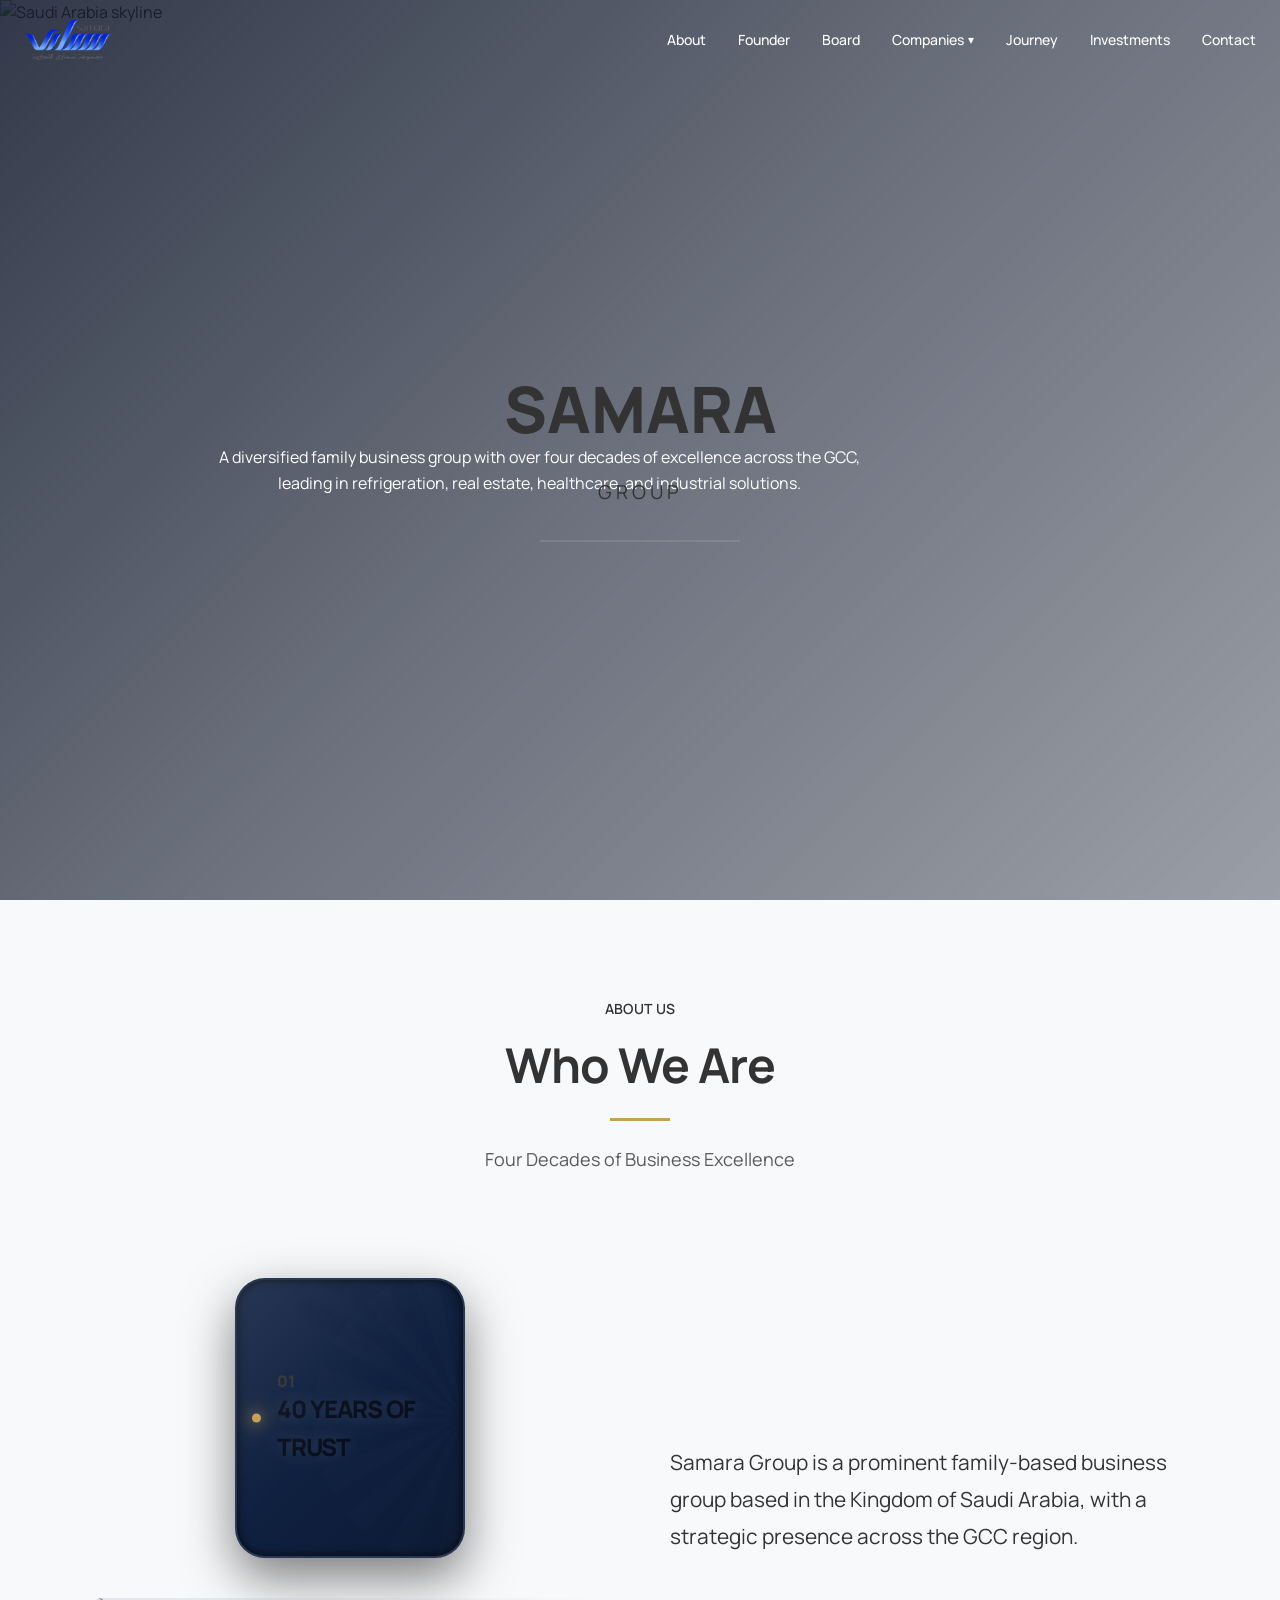
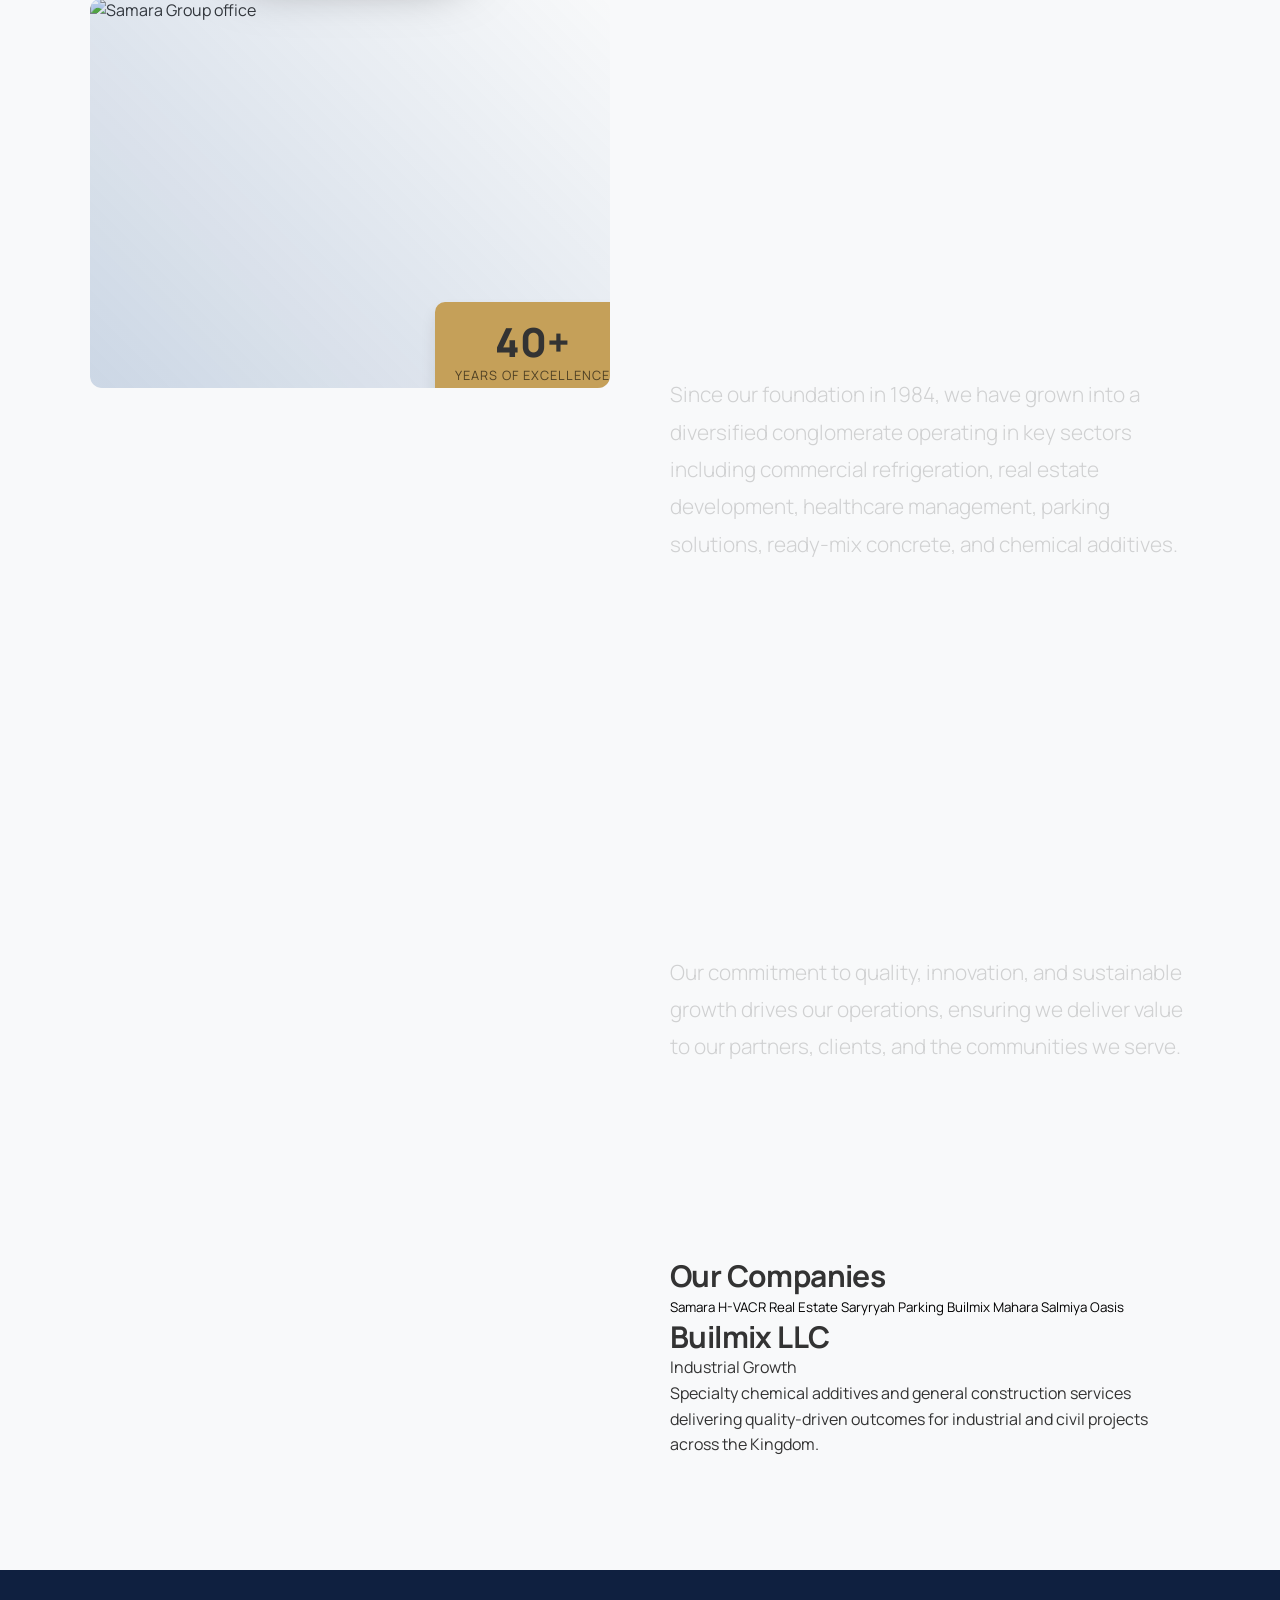
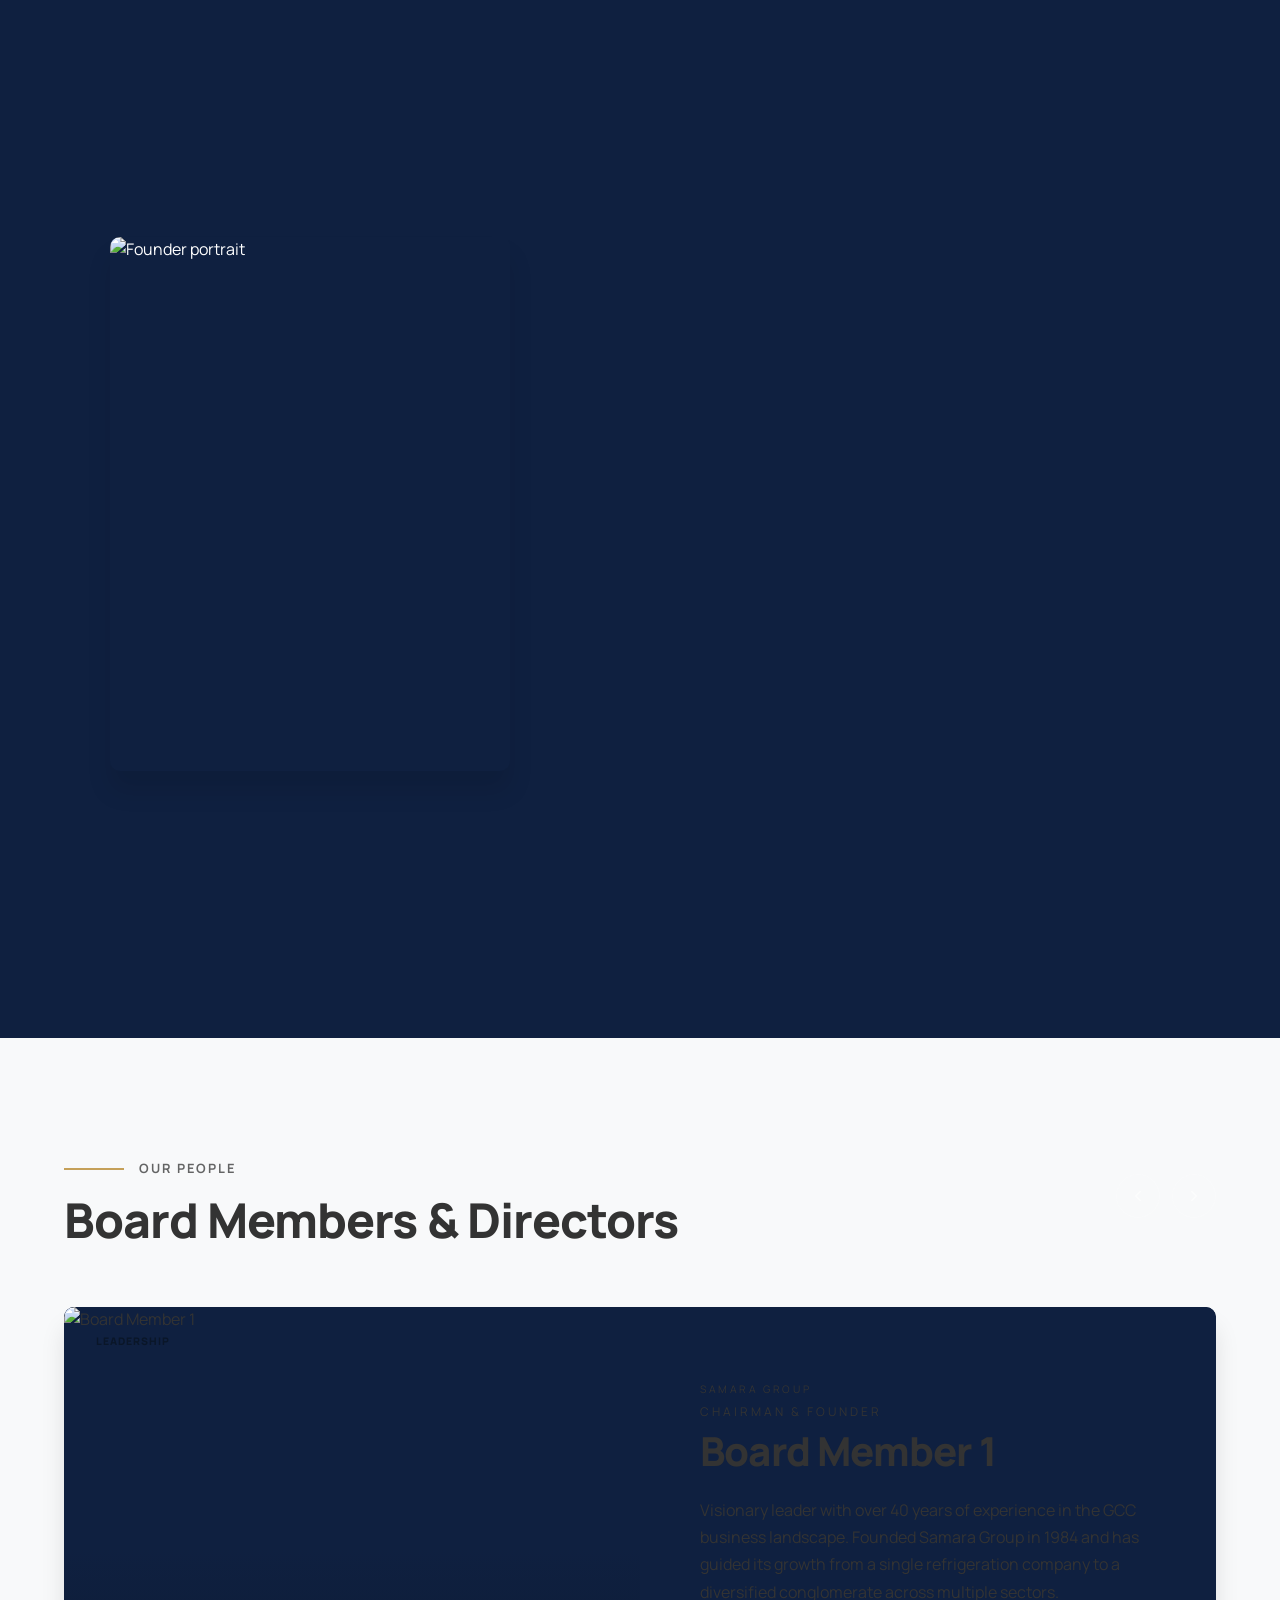
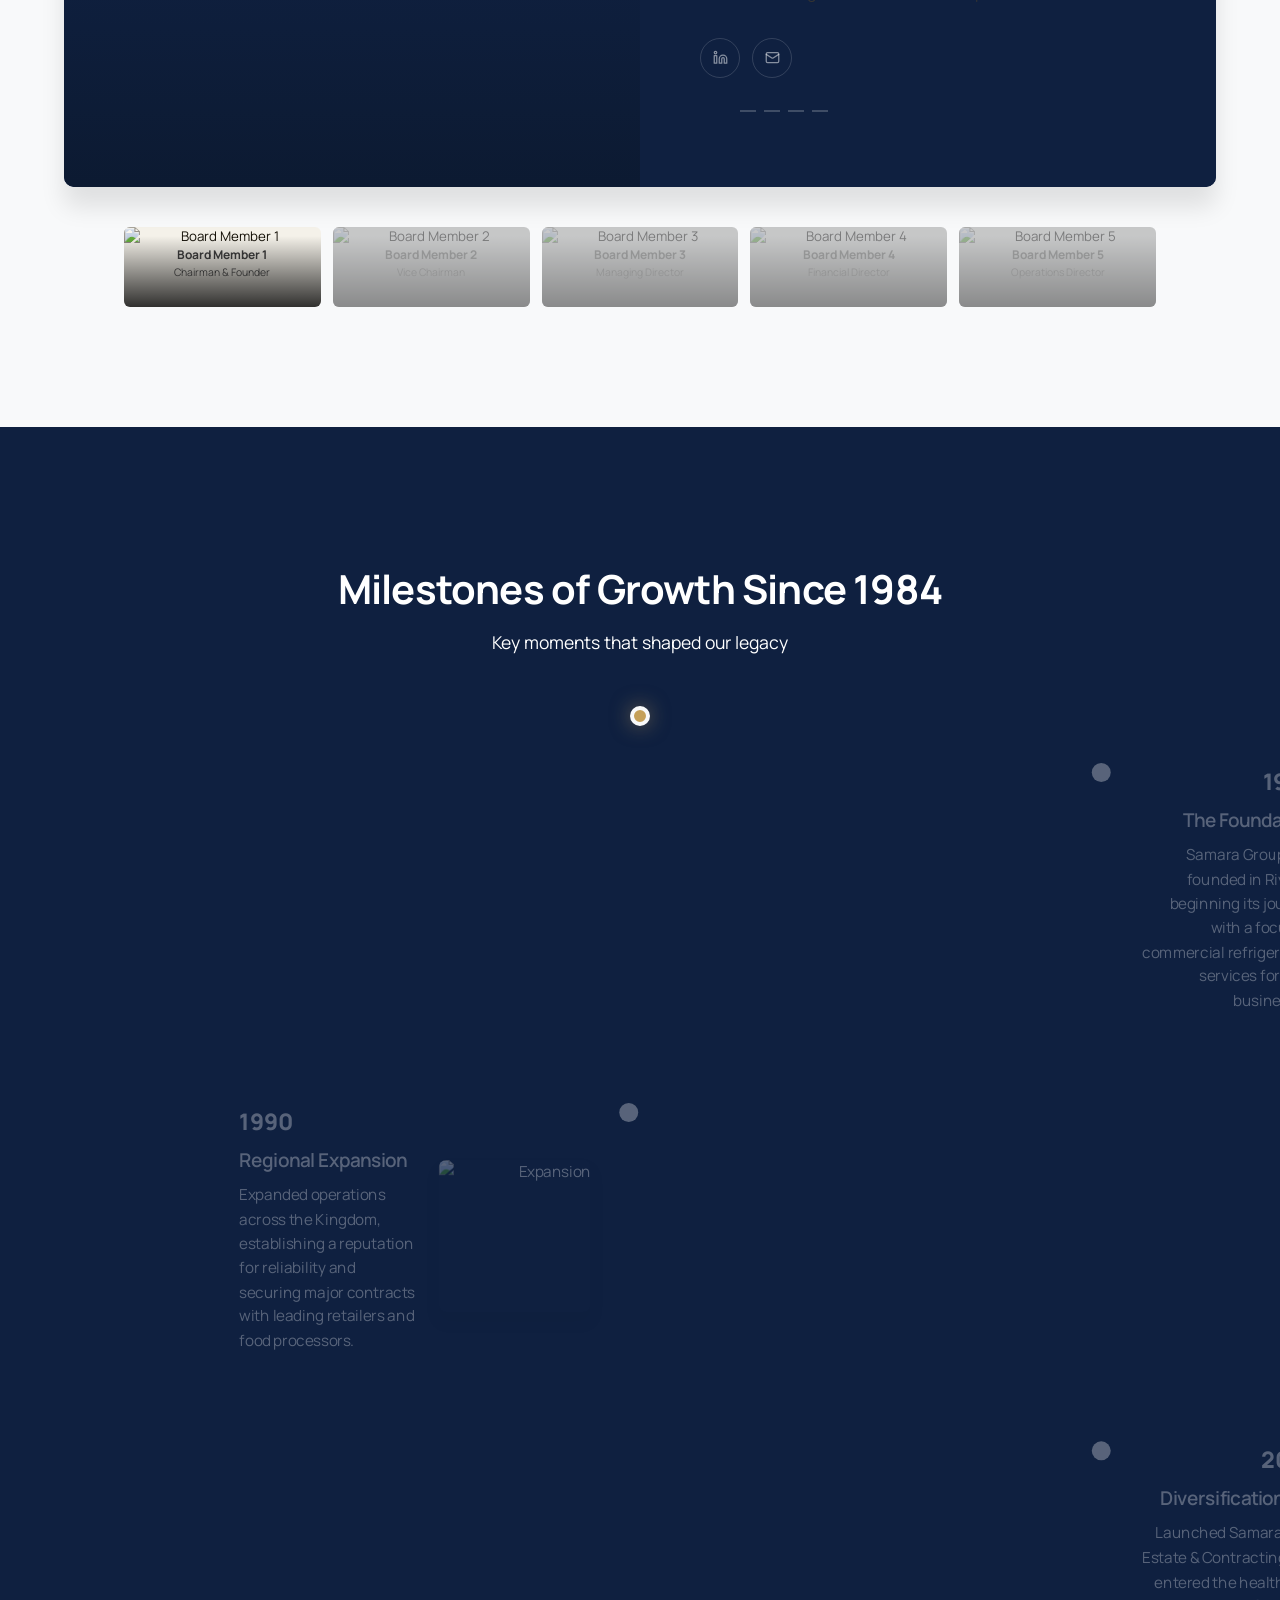
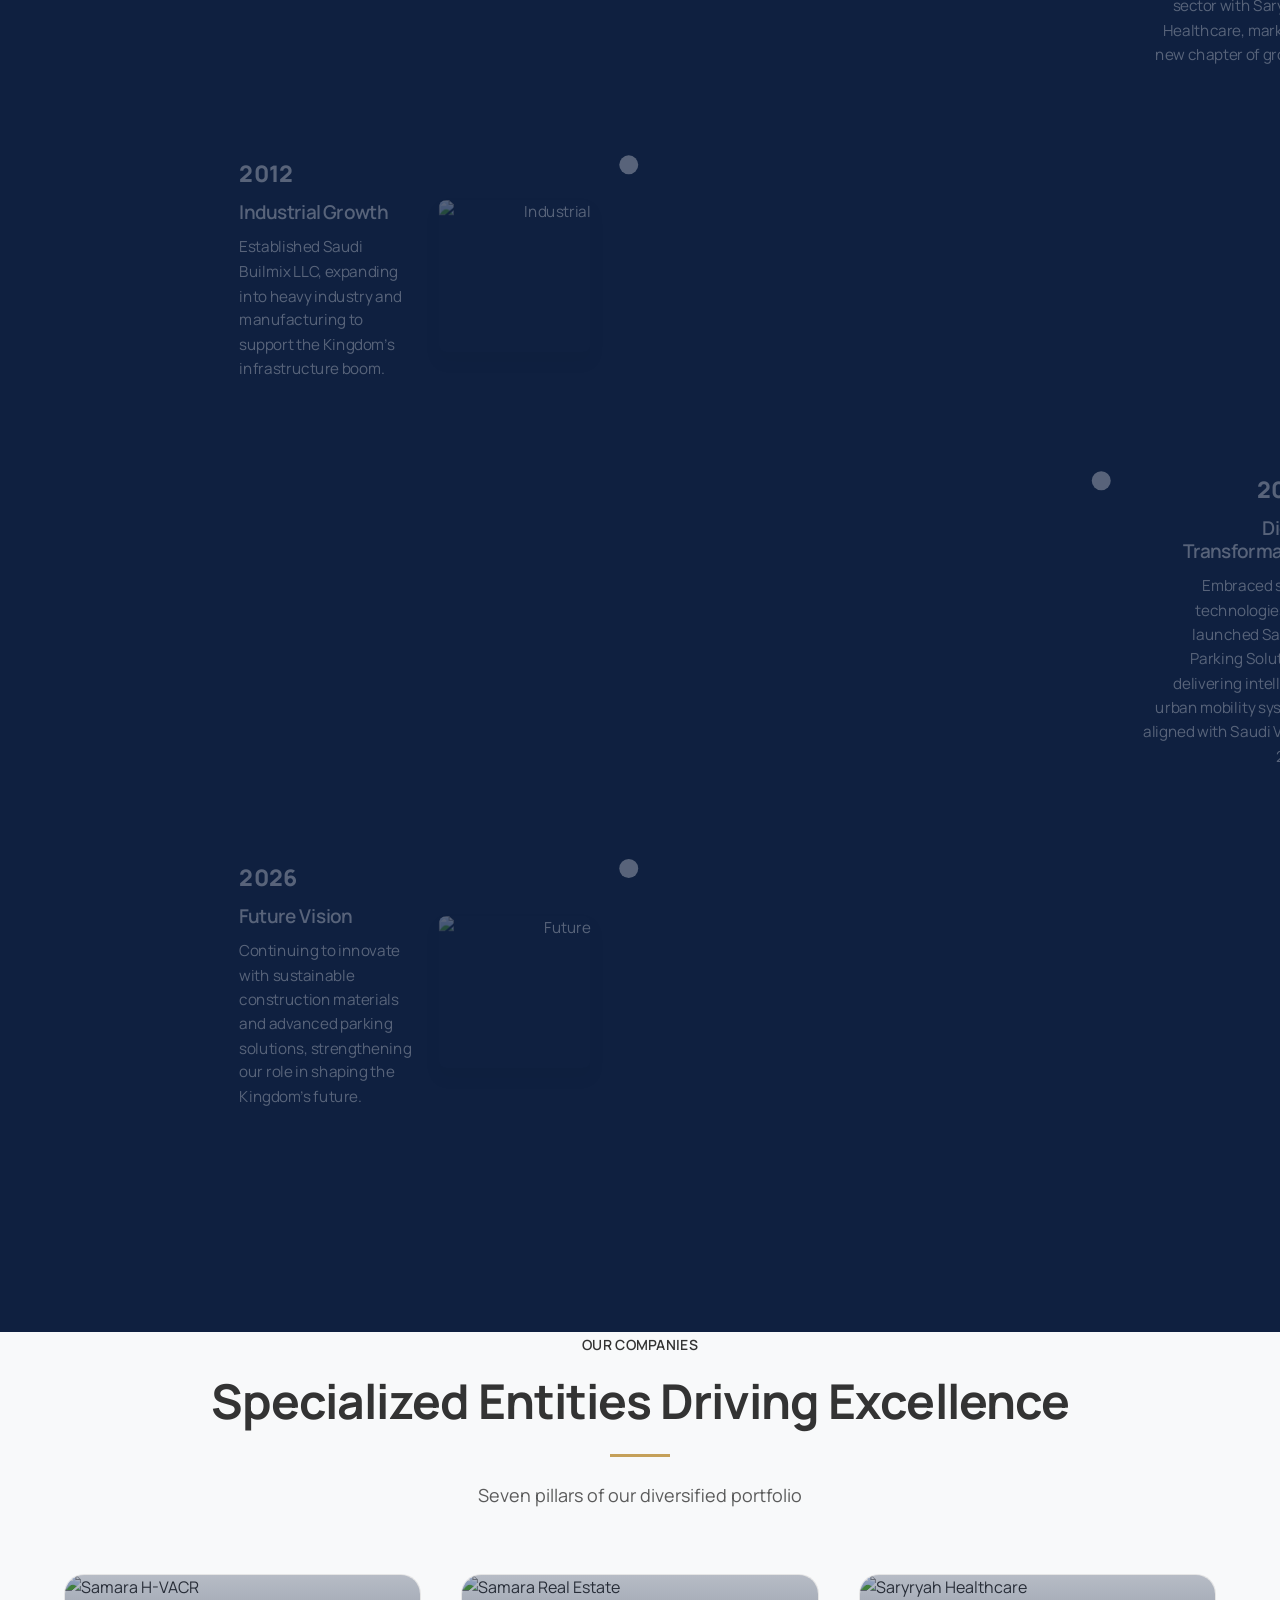
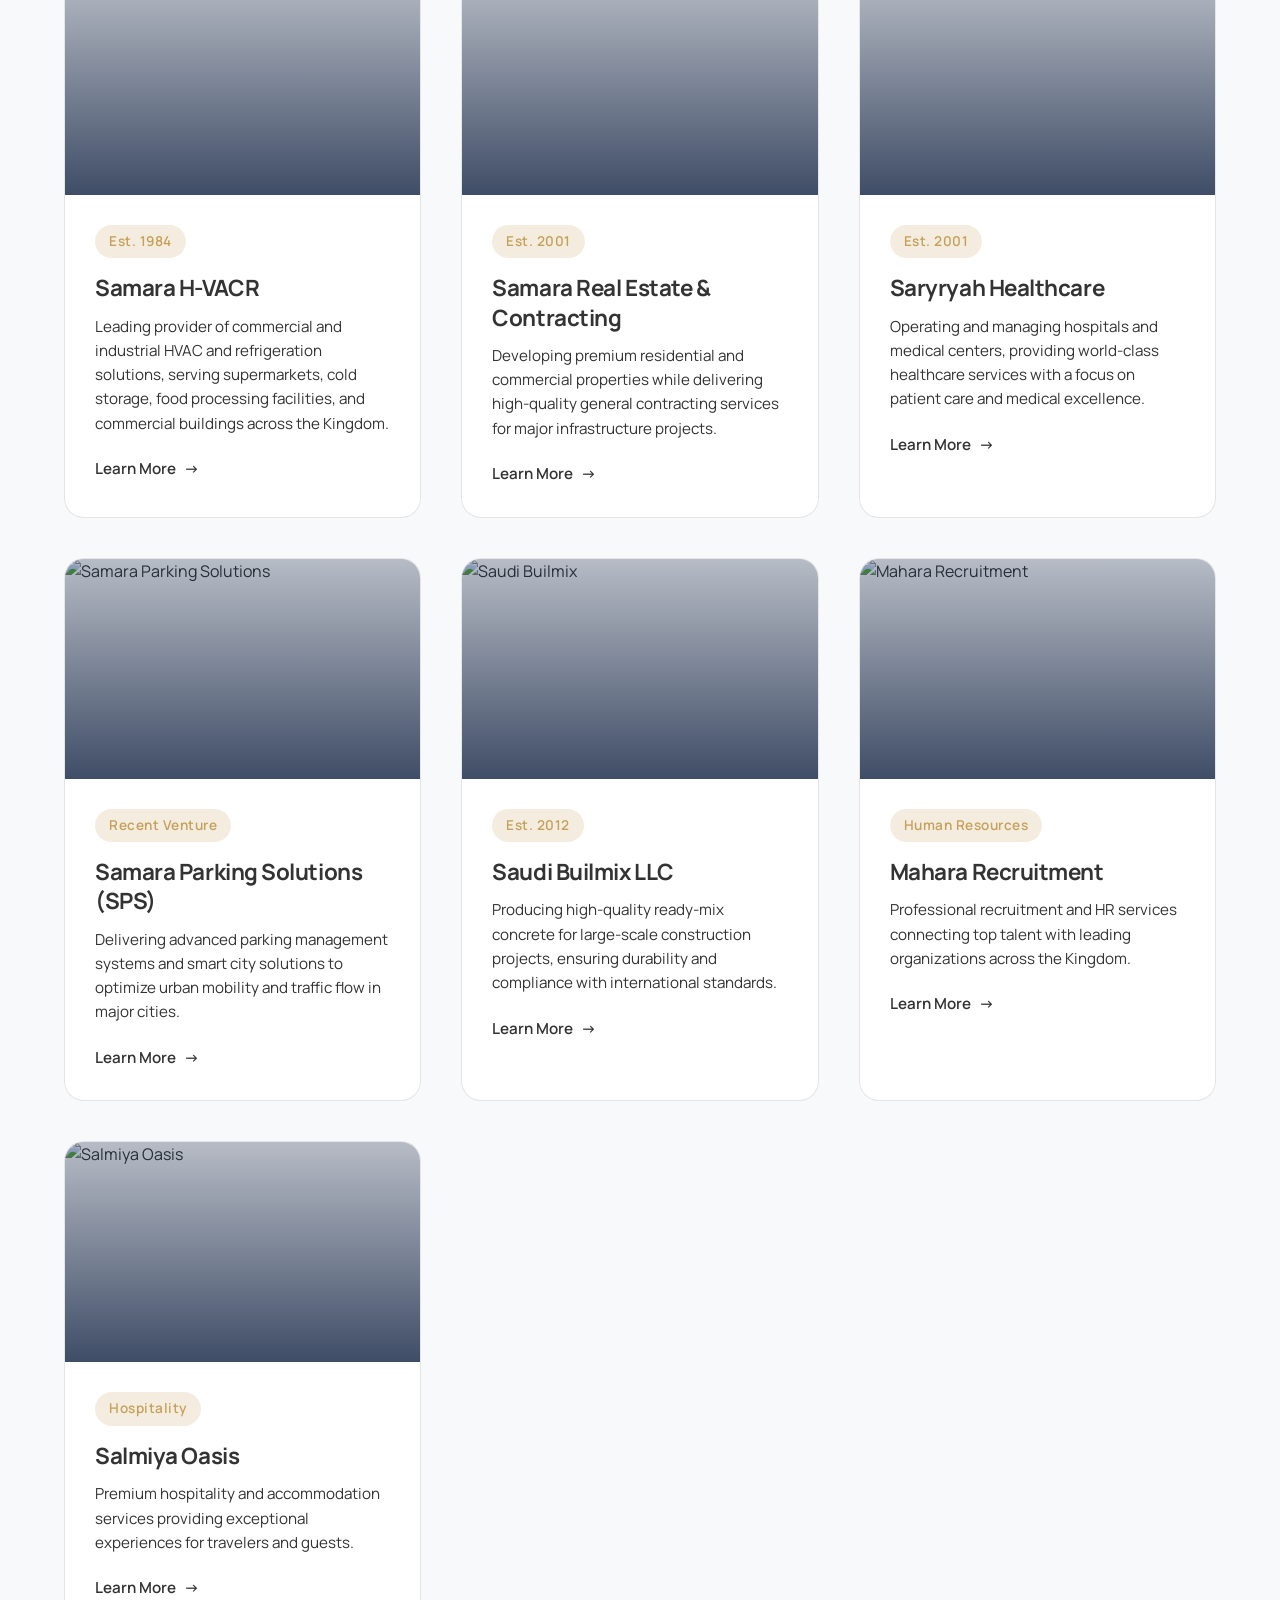
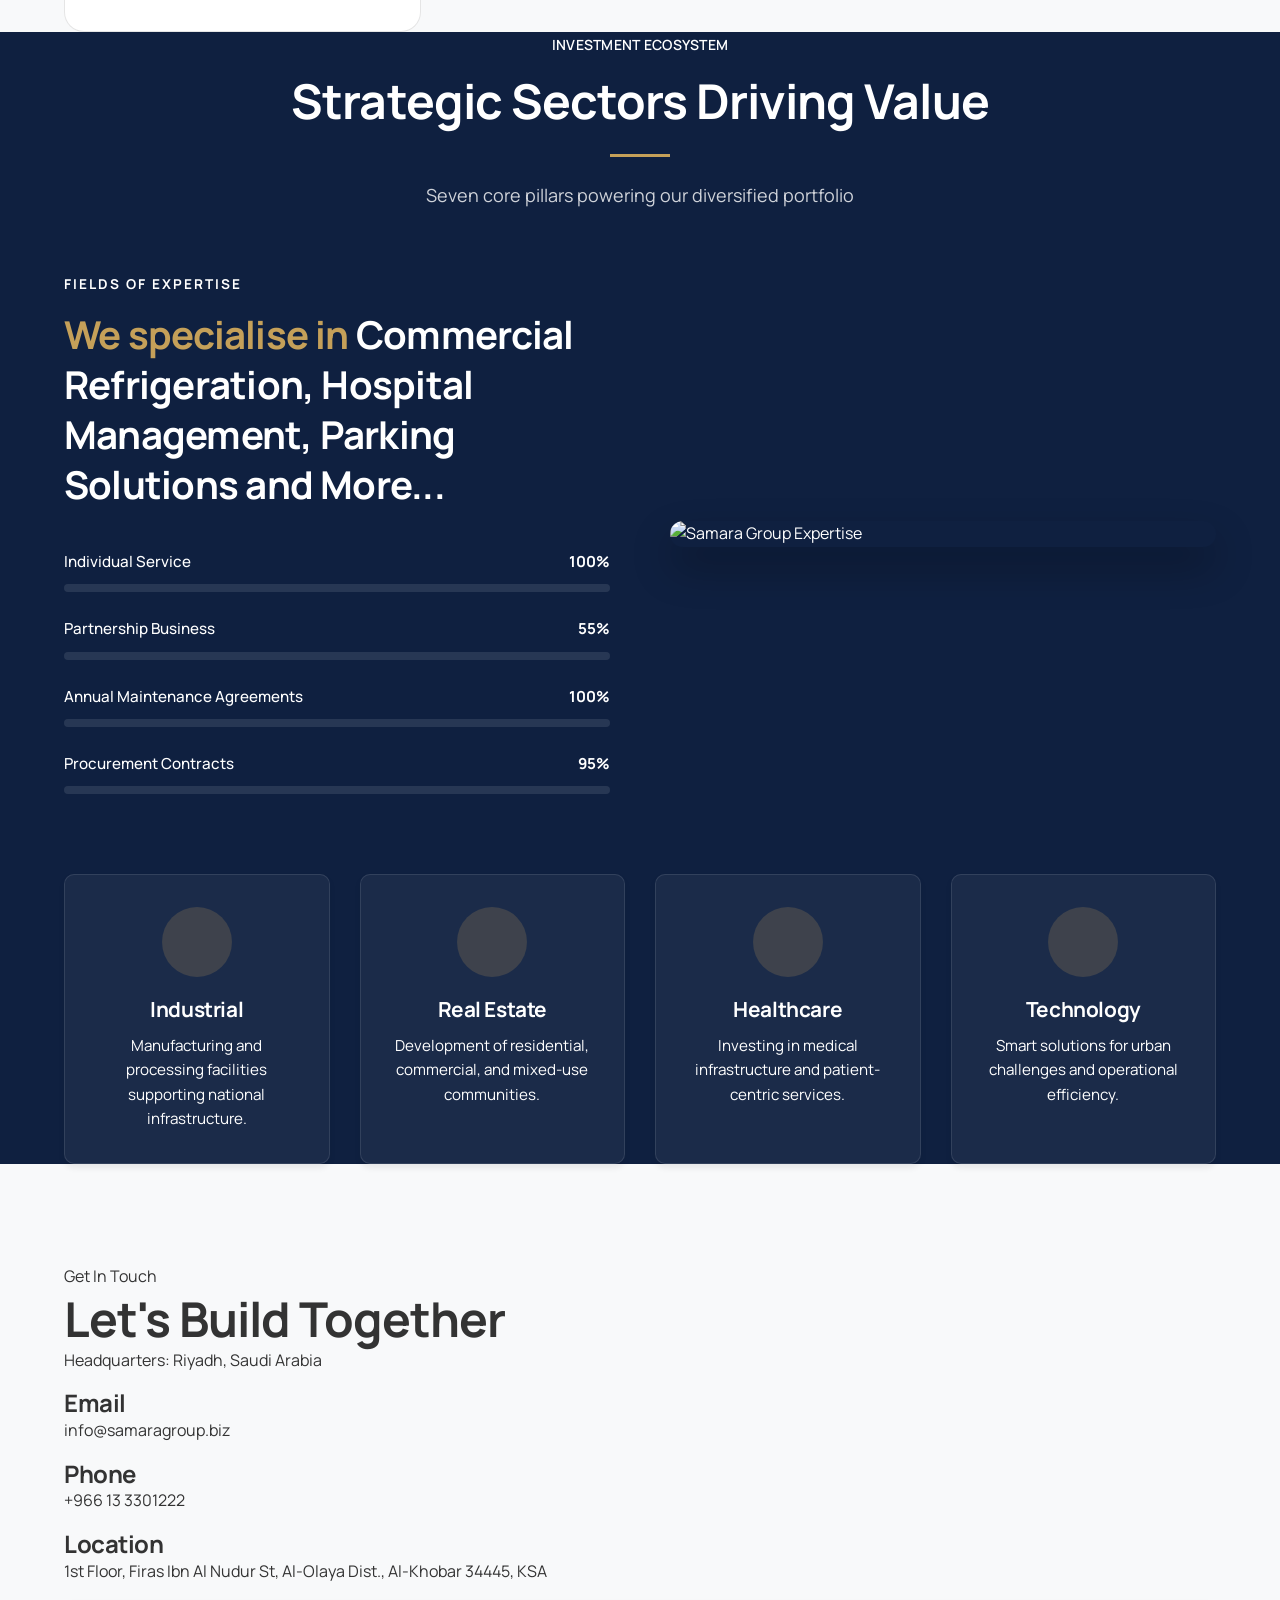
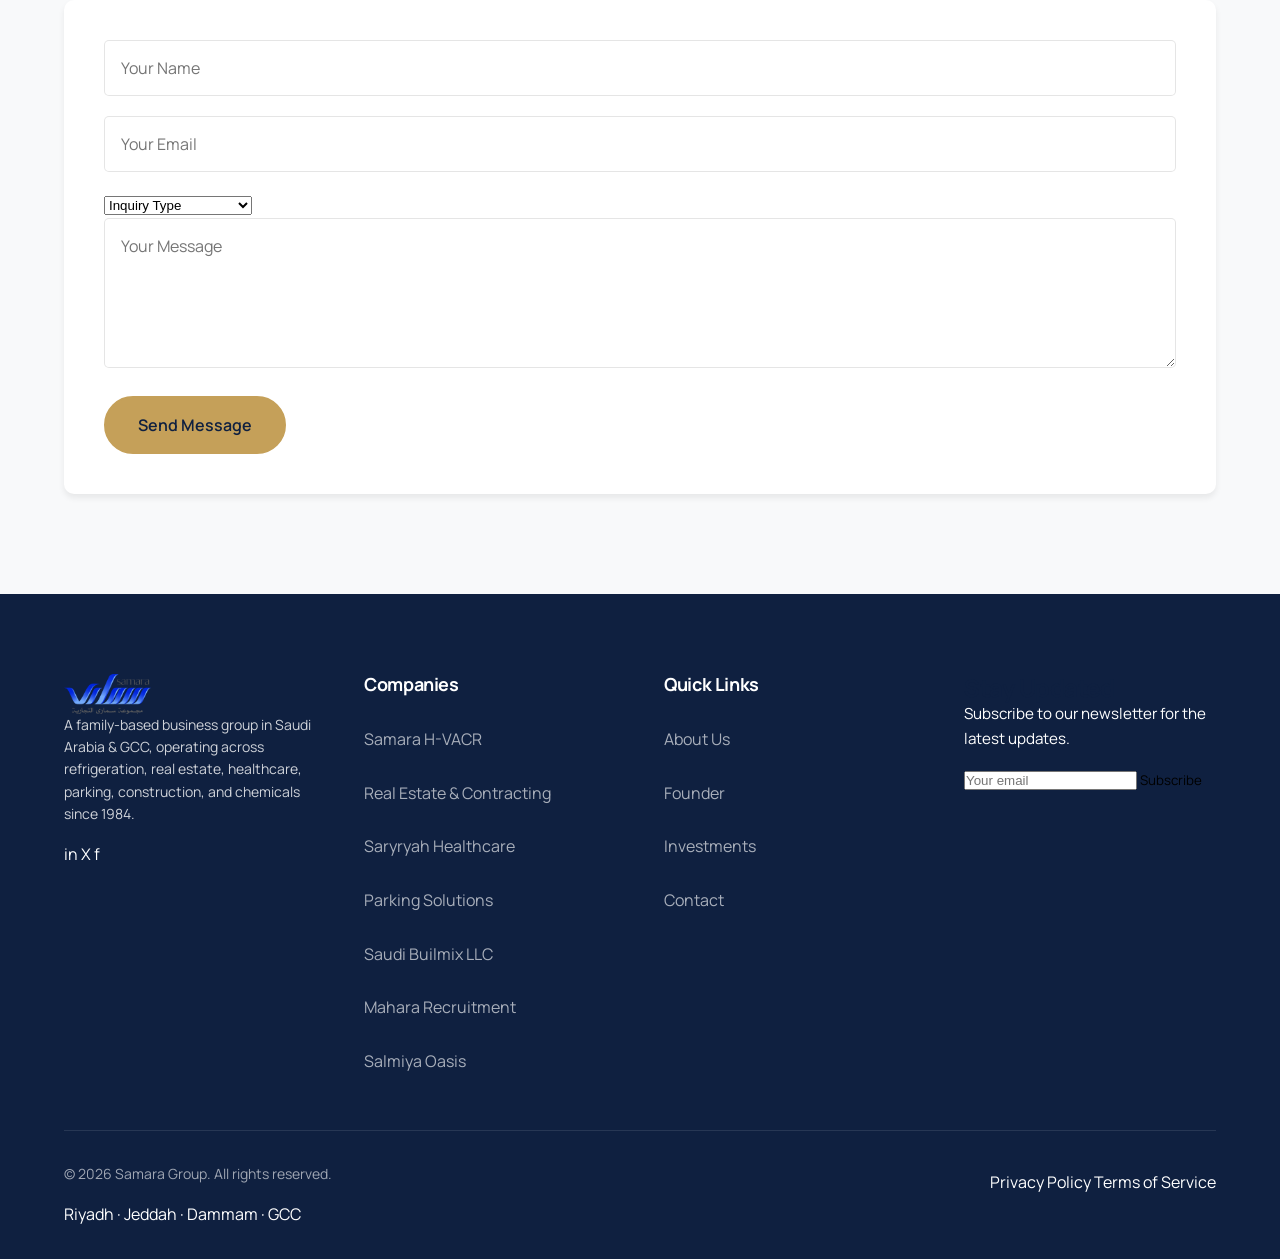
==== commit 8b7a37c8: "Update index.html" ====
--- a/index.html
+++ b/index.html
@@ -98,7 +98,7 @@
     
     <div class="hero-content">
       <div class="hero-badge">ESTABLISHED 1984</div>
-      <h1 class="hero-title-wrapper">
+      <h1 class="hero-title">
         <span class="hero-line">BUILDING THE FUTURE</span>
         <span class="hero-line">OF SAUDI ARABIA</span>
       </h1>
@@ -125,7 +125,7 @@
   </section>
 
   <!-- About Section -->
-  <section class="about-section" id="about">
+  <section class="about-section light-section" id="about">
     <div class="container">
       <div class="section-header">
         <span class="section-label">About Us</span>
@@ -224,7 +224,7 @@
   </section>
 
   <!-- Founder Message Section -->
-  <section class="founder-section" id="founder">
+  <section class="founder-section dark-section" id="founder">
     <div class="founder-wrapper">
       <div class="founder-portrait">
         <div class="founder-portrait-frame">
@@ -251,7 +251,7 @@
   </section>
 
   <!-- Board Members Section -->
-  <section class="board-section" id="board">
+  <section class="board-section light-section" id="board">
     <div class="container">
       <div class="board-header">
         <div class="board-header-left">
@@ -362,7 +362,7 @@
   </section>
 
   <!-- Timeline Section -->
-  <section class="timeline-section" id="timeline">
+  <section class="timeline-section dark-section" id="timeline">
     <div class="container">
       <div style="text-align:center;">
         <span class="timeline-label">Our Journey</span>
@@ -451,7 +451,7 @@
   </section>
 
   <!-- Companies Section -->
-  <section class="companies-section" id="companies">
+  <section class="companies-section light-section" id="companies">
     <div class="container">
       <div class="section-header">
         <span class="section-label">Our Companies</span>
@@ -562,7 +562,7 @@
   </section>
 
   <!-- Ecosystem Section -->
-  <section class="ecosystem-section" id="investments">
+  <section class="ecosystem-section dark-section" id="investments">
     <div class="container">
       <div class="section-header">
         <span class="section-label" data-ecosystem-label>Investment Ecosystem</span>
@@ -655,7 +655,7 @@
   </section>
 
   <!-- Contact Section -->
-  <section class="contact-section" id="contact">
+  <section class="contact-section light-section" id="contact">
     <div class="container">
       <div class="contact-wrapper">
         <div class="contact-info">
@@ -773,4 +773,4 @@
       });
     </script>
 </body>
-</html>+</html>
--- a/style-new.css
+++ b/style-new.css
@@ -2671,8 +2671,233 @@
    ============================================ */
 .board-section {
   padding: 100px 0;
-}
-
+  background: var(--color-off-white);
+}
+
+/* Board Header Styles */
+.board-header {
+  display: flex;
+  justify-content: space-between;
+  align-items: flex-start;
+  margin-bottom: 60px;
+  flex-wrap: wrap;
+  gap: 30px;
+}
+
+.board-header-left {
+  flex: 1;
+  min-width: 300px;
+}
+
+.board-label-wrapper {
+  display: flex;
+  align-items: center;
+  gap: 15px;
+  margin-bottom: 15px;
+}
+
+.board-label-line {
+  width: 60px;
+  height: 2px;
+  background: var(--color-gold);
+}
+
+.board-label {
+  font-size: 0.8rem;
+  font-weight: 700;
+  text-transform: uppercase;
+  letter-spacing: 2px;
+  color: var(--color-navy);
+}
+
+.board-title {
+  font-family: var(--font-heading);
+  font-size: 2.5rem;
+  font-weight: 800;
+  color: var(--color-navy);
+  line-height: 1.2;
+}
+
+.board-nav-desktop {
+  display: flex;
+  gap: 12px;
+}
+
+.board-nav-btn {
+  width: 44px;
+  height: 44px;
+  border: 1px solid rgba(15, 32, 64, 0.2);
+  background: transparent;
+  color: var(--color-navy);
+  display: flex;
+  align-items: center;
+  justify-content: center;
+  cursor: pointer;
+  transition: var(--transition-base);
+  border-radius: 50%;
+}
+
+.board-nav-btn:hover {
+  border-color: var(--color-gold);
+  color: var(--color-gold);
+  background: rgba(197, 160, 89, 0.1);
+}
+
+/* Board Main Featured Section */
+.board-main {
+  display: grid;
+  grid-template-columns: 1fr 1fr;
+  gap: 0;
+  margin-bottom: 60px;
+  overflow: hidden;
+  box-shadow: var(--shadow-xl);
+  min-height: 480px;
+  border-radius: 10px;
+  background: var(--color-navy);
+}
+
+.board-image-wrapper {
+  position: relative;
+  height: 480px;
+  background: var(--color-navy);
+  overflow: hidden;
+  border-top-left-radius: 10px;
+  border-bottom-left-radius: 10px;
+}
+
+.board-main-img {
+  position: absolute;
+  inset: 0;
+  width: 100%;
+  height: 100%;
+  object-fit: cover;
+  object-position: top;
+  opacity: 0;
+  transition: opacity 0.7s ease;
+}
+
+.board-main-img.active {
+  opacity: 1;
+}
+
+.board-image-overlay {
+  position: absolute;
+  inset: 0;
+  background: linear-gradient(to top, rgba(10,22,40,0.8), transparent);
+}
+
+.board-image-badge {
+  position: absolute;
+  top: 20px;
+  left: 20px;
+  background: var(--color-gold);
+  color: var(--color-navy);
+  font-size: 0.65rem;
+  font-weight: 900;
+  text-transform: uppercase;
+  letter-spacing: 0.1em;
+  padding: 6px 12px;
+  border-radius: 4px;
+}
+
+.board-content {
+  background: var(--color-navy);
+  padding: 60px;
+  display: flex;
+  flex-direction: column;
+  justify-content: center;
+  color: var(--color-white);
+  border-top-right-radius: 10px;
+  border-bottom-right-radius: 10px;
+}
+
+.board-content-subtitle {
+  color: rgba(255,255,255,0.4);
+  font-size: 0.65rem;
+  text-transform: uppercase;
+  letter-spacing: 0.25em;
+  margin-bottom: 8px;
+}
+
+.board-content-role {
+  color: var(--color-gold);
+  font-size: 0.75rem;
+  text-transform: uppercase;
+  letter-spacing: 0.25em;
+  margin-bottom: 15px;
+}
+
+.board-content-name {
+  font-family: var(--font-heading);
+  font-size: 2.5rem;
+  font-weight: 800;
+  color: var(--color-white);
+  margin-bottom: 24px;
+  line-height: 1.1;
+}
+
+.board-content-desc {
+  color: rgba(255,255,255,0.85);
+  font-size: 1rem;
+  line-height: 1.7;
+  margin-bottom: 32px;
+}
+
+.board-content-links {
+  display: flex;
+  gap: 12px;
+  margin-bottom: 32px;
+}
+
+.board-social-btn {
+  width: 40px;
+  height: 40px;
+  border: 1px solid rgba(255,255,255,0.15);
+  background: transparent;
+  color: rgba(255,255,255,0.6);
+  display: flex;
+  align-items: center;
+  justify-content: center;
+  cursor: pointer;
+  transition: var(--transition-base);
+  border-radius: 50%;
+}
+
+.board-social-btn:hover {
+  border-color: var(--color-gold);
+  color: var(--color-gold);
+  background: rgba(197, 160, 89, 0.1);
+}
+
+.board-thumbnails {
+  display: grid;
+  grid-template-columns: repeat(5, 1fr);
+  gap: 10px;
+  padding: 0 60px;
+}
+
+.board-thumb {
+  height: 80px;
+  border-radius: 6px;
+  overflow: hidden;
+  cursor: pointer;
+  opacity: 0.5;
+  transition: all 0.3s ease;
+  border: 2px solid transparent;
+}
+
+.board-thumb.active {
+  opacity: 1;
+  border-color: var(--color-gold);
+}
+
+.board-thumb img {
+  width: 100%;
+  height: 100%;
+  object-fit: cover;
+}
+
+/* Simple Grid Fallback */
 .board-grid {
   display: grid;
   grid-template-columns: repeat(auto-fit, minmax(280px, 1fr));
@@ -2735,6 +2960,29 @@
 
 .dark-section .board-member-info h4 {
   color: var(--color-white);
+}
+
+.dark-section .board-title,
+.dark-section .board-label {
+  color: var(--color-white);
+}
+
+.dark-section .board-nav-btn {
+  border-color: rgba(255,255,255,0.2);
+  color: var(--color-white);
+}
+
+.dark-section .board-nav-btn:hover {
+  border-color: var(--color-gold);
+  color: var(--color-gold);
+}
+
+.dark-section .board-main {
+  background: rgba(255,255,255,0.05);
+}
+
+.dark-section .board-content {
+  background: rgba(15, 32, 64, 0.8);
 }
 
 /* ============================================
@@ -2800,8 +3048,8 @@
   --color-text-local: var(--color-white);
   --color-card-bg: rgba(255, 255, 255, 0.05);
   --color-border: rgba(255, 255, 255, 0.1);
-  background-color: var(--color-navy);
-  color: var(--color-white);
+  background-color: var(--color-navy) !important;
+  color: var(--color-white) !important;
 }
 
 .light-section {
@@ -2809,8 +3057,43 @@
   --color-text-local: var(--color-charcoal);
   --color-card-bg: var(--color-white);
   --color-border: rgba(0, 0, 0, 0.1);
-  background-color: var(--color-off-white);
-  color: var(--color-charcoal);
+  background-color: var(--color-off-white) !important;
+  color: var(--color-charcoal) !important;
+}
+
+/* Force text colors in sections */
+.dark-section h1, .dark-section h2, .dark-section h3, .dark-section h4, .dark-section h5, .dark-section h6,
+.dark-section p, .dark-section span, .dark-section a, .dark-section li {
+  color: var(--color-white) !important;
+}
+
+.light-section h1, .light-section h2, .light-section h3, .light-section h4, .light-section h5, .light-section h6,
+.light-section p, .light-section span, .light-section a, .light-section li {
+  color: var(--color-charcoal) !important;
+}
+
+/* Card Contrast Fix - Force inheritance */
+.card, .service-card, .metric-card, .showcase-card, 
+.board-member, .board-member-card, .founder-card, .eco-card,
+.company-card, .expertise-card {
+  background-color: var(--color-card-bg) !important;
+  color: var(--color-text-local) !important;
+  border: 1px solid var(--color-border) !important;
+}
+
+/* Ensure headings inside cards match context */
+.card h3, .card h4, .service-card h3, .metric-card h3, .showcase-card h3,
+.board-member h4, .founder-card h3, .eco-card h3 {
+  color: inherit !important;
+}
+
+/* Muted text in sections */
+.dark-section .text-muted, .dark-section .subtitle, .dark-section .label {
+  color: rgba(255, 255, 255, 0.7) !important;
+}
+
+.light-section .text-muted, .light-section .subtitle, .light-section .label {
+  color: rgba(0, 0, 0, 0.6) !important;
 }
 
 /* ============================================
@@ -2938,3 +3221,935 @@
     width: 180px;
   }
 }
+
+/* =========================================
+   MISSING SECTIONS & COMPONENTS
+   (Restored from style.css.old + New Requests)
+   ========================================= */
+
+/* --- Preloader (New Design) --- */
+#preloader {
+  position: fixed;
+  top: 0; left: 0;
+  width: 100%; height: 100%;
+  background: var(--color-bg-local);
+  display: flex;
+  justify-content: center;
+  align-items: center;
+  z-index: 9999;
+  transition: opacity 0.5s ease;
+}
+
+#preloader.hidden {
+  opacity: 0;
+  pointer-events: none;
+}
+
+.loader-content { text-align: center; }
+
+.loader-logo {
+  font-family: var(--font-display);
+  font-size: 4rem;
+  font-weight: 900;
+  color: var(--color-primary);
+  margin-bottom: 1rem;
+  animation: pulse 2s infinite;
+}
+
+.loader-text {
+  font-size: 1.2rem;
+  letter-spacing: 4px;
+  color: var(--color-primary);
+  margin-bottom: 2rem;
+  text-transform: uppercase;
+}
+
+.loader-bar {
+  width: 200px; height: 2px;
+  background: rgba(255,255,255,0.1);
+  border-radius: 2px;
+  overflow: hidden;
+  margin: 0 auto;
+}
+
+.loader-progress {
+  width: 0%; height: 100%;
+  background: var(--color-accent);
+  animation: load 2s ease-in-out forwards;
+}
+
+@keyframes pulse {
+  0%, 100% { opacity: 1; transform: scale(1); }
+  50% { opacity: 0.7; transform: scale(1.05); }
+}
+
+@keyframes load {
+  0% { width: 0%; }
+  100% { width: 100%; }
+}
+
+/* --- Dark/Light Section Contrast Logic --- */
+/* Ensures text and cards contrast against section backgrounds */
+.dark-section {
+  --color-bg-local: var(--color-navy);
+  --color-text-local: var(--color-white);
+  --color-card-bg: rgba(255, 255, 255, 0.05);
+  --color-border: rgba(255, 255, 255, 0.1);
+  background-color: var(--color-navy) !important;
+  color: var(--color-white) !important;
+}
+
+.light-section {
+  --color-bg-local: var(--color-off-white);
+  --color-text-local: var(--color-charcoal);
+  --color-card-bg: var(--color-white);
+  --color-border: rgba(0, 0, 0, 0.1);
+  background-color: var(--color-off-white) !important;
+  color: var(--color-charcoal) !important;
+}
+
+/* Apply local variables to generic containers */
+.section-container, .container {
+  background-color: var(--color-bg-local, transparent) !important;
+  color: var(--color-text-local, inherit) !important;
+}
+
+/* Card Contrast Fix - Force inheritance */
+.card, .service-card, .metric-card, .showcase-card, 
+.board-member, .board-member-card, .founder-card, .eco-card,
+.company-card, .expertise-card {
+  background-color: var(--color-card-bg) !important;
+  color: var(--color-text-local) !important;
+  border: 1px solid var(--color-border) !important;
+}
+
+/* Ensure headings inside cards match context */
+.card h3, .card h4, .service-card h3, .metric-card h3, .showcase-card h3,
+.board-member h4, .board-member-card h4, .founder-card h3, .eco-card h3,
+.company-card h3, .expertise-card h3 {
+  color: inherit !important;
+}
+
+/* Muted text in sections */
+.dark-section .text-muted, .dark-section .subtitle, .dark-section .label,
+.dark-section .board-label, .dark-section .milestone-year {
+  color: rgba(255, 255, 255, 0.7) !important;
+}
+
+.light-section .text-muted, .light-section .subtitle, .light-section .label,
+.light-section .board-label, .light-section .milestone-year {
+  color: rgba(0, 0, 0, 0.6) !important;
+}
+
+/* Ensure headings inside cards match context */
+.card h3, .card h4, .card-title, 
+.board-member-card h3, .founder-card h3 {
+  color: var(--color-text-local, var(--color-dark));
+}
+
+/* --- Founder Section --- */
+.founder-section {
+  padding: 100px 0;
+  background-color: var(--color-bg-local, var(--color-white));
+  position: relative;
+  overflow: hidden;
+}
+
+.founder-grid {
+  display: grid;
+  grid-template-columns: 1fr 1fr;
+  gap: 60px;
+  align-items: center;
+  max-width: 1200px;
+  margin: 0 auto;
+  padding: 0 20px;
+}
+
+.founder-image-wrapper {
+  position: relative;
+  border-radius: 8px;
+  overflow: hidden;
+  box-shadow: var(--shadow-xl);
+}
+
+.founder-image-wrapper img {
+  width: 100%;
+  height: auto;
+  display: block;
+  transition: transform 0.6s ease;
+}
+
+.founder-image-wrapper:hover img {
+  transform: scale(1.05);
+}
+
+.founder-quote-box {
+  padding: 40px;
+  background: var(--color-card-bg, var(--color-white));
+  border-left: 4px solid var(--color-accent);
+  border-radius: 0 8px 8px 0;
+  box-shadow: var(--shadow-md);
+}
+
+.founder-quote-text {
+  font-family: var(--font-serif);
+  font-size: 1.5rem;
+  font-style: italic;
+  line-height: 1.6;
+  color: var(--color-text-local);
+  margin-bottom: 20px;
+}
+
+.founder-name {
+  font-family: var(--font-display);
+  font-size: 1.2rem;
+  font-weight: 700;
+  color: var(--color-primary);
+  text-transform: uppercase;
+  letter-spacing: 1px;
+}
+
+.founder-title {
+  font-size: 0.9rem;
+  color: var(--color-text-local);
+  opacity: 0.8;
+}
+
+/* --- Board Section --- */
+.board-section {
+  padding: 100px 0;
+  background-color: var(--color-bg-local, var(--color-off-white));
+}
+
+.board-grid {
+  display: grid;
+  grid-template-columns: repeat(auto-fit, minmax(280px, 1fr));
+  gap: 30px;
+  max-width: 1200px;
+  margin: 0 auto;
+  padding: 0 20px;
+}
+
+.board-member-card {
+  background: var(--color-card-bg);
+  border: 1px solid var(--color-border);
+  border-radius: 8px;
+  overflow: hidden;
+  transition: transform 0.3s ease, box-shadow 0.3s ease;
+  text-align: center;
+}
+
+.board-member-card:hover {
+  transform: translateY(-10px);
+  box-shadow: var(--shadow-lg);
+}
+
+.board-member-image {
+  width: 100%;
+  height: 300px;
+  object-fit: cover;
+  border-bottom: 1px solid var(--color-border);
+}
+
+.board-member-info {
+  padding: 25px;
+}
+
+.board-member-name {
+  font-family: var(--font-display);
+  font-size: 1.2rem;
+  font-weight: 700;
+  color: var(--color-text-local);
+  margin-bottom: 8px;
+}
+
+.board-member-role {
+  font-size: 0.9rem;
+  color: var(--color-accent);
+  font-weight: 600;
+  text-transform: uppercase;
+  letter-spacing: 0.5px;
+  margin-bottom: 15px;
+}
+
+.board-member-bio {
+  font-size: 0.95rem;
+  line-height: 1.6;
+  color: var(--color-text-local);
+  opacity: 0.9;
+}
+
+/* --- Timeline Section --- */
+.timeline-section {
+  padding: 100px 0;
+  background-color: var(--color-bg-local, var(--color-white));
+}
+
+.timeline-container {
+  max-width: 800px;
+  margin: 0 auto;
+  position: relative;
+  padding: 20px 0;
+}
+
+/* Vertical Line */
+.timeline-container::before {
+  content: '';
+  position: absolute;
+  top: 0;
+  bottom: 0;
+  left: 50%;
+  width: 2px;
+  background: var(--color-accent);
+  transform: translateX(-50%);
+}
+
+.timeline-milestone {
+  position: relative;
+  margin-bottom: 60px;
+  width: 50%;
+  padding: 0 40px;
+  box-sizing: border-box;
+}
+
+.timeline-milestone:nth-child(odd) {
+  left: 0;
+  text-align: right;
+}
+
+.timeline-milestone:nth-child(even) {
+  left: 50%;
+  text-align: left;
+}
+
+/* Dot on the line */
+.timeline-milestone::after {
+  content: '';
+  position: absolute;
+  top: 0;
+  width: 20px;
+  height: 20px;
+  background: var(--color-white);
+  border: 4px solid var(--color-accent);
+  border-radius: 50%;
+  z-index: 2;
+}
+
+.timeline-milestone:nth-child(odd)::after {
+  right: -10px;
+}
+
+.timeline-milestone:nth-child(even)::after {
+  left: -10px;
+}
+
+.timeline-year {
+  font-family: var(--font-display);
+  font-size: 1.5rem;
+  font-weight: 800;
+  color: var(--color-accent);
+  margin-bottom: 10px;
+  display: block;
+}
+
+.timeline-content {
+  background: var(--color-card-bg);
+  padding: 20px;
+  border-radius: 8px;
+  border: 1px solid var(--color-border);
+  box-shadow: var(--shadow-sm);
+}
+
+.timeline-content h3 {
+  color: var(--color-text-local);
+  margin-bottom: 10px;
+  font-size: 1.2rem;
+}
+
+.timeline-content p {
+  color: var(--color-text-local);
+  opacity: 0.9;
+  line-height: 1.6;
+  font-size: 0.95rem;
+}
+
+/* --- Hero Overlay Fix --- */
+.hero-overlay {
+  position: absolute;
+  top: 0; left: 0;
+  width: 100%; height: 100%;
+  background: linear-gradient(
+    135deg, 
+    rgba(15, 23, 42, 0.85) 0%, 
+    rgba(15, 23, 42, 0.6) 50%, 
+    rgba(15, 23, 42, 0.4) 100%
+  );
+  z-index: 1;
+  pointer-events: none;
+}
+
+.hero-content {
+  position: relative;
+  z-index: 2;
+}
+
+/* --- Responsive Fixes --- */
+@media (max-width: 768px) {
+  /* Founder Stack */
+  .founder-grid {
+    grid-template-columns: 1fr;
+    gap: 40px;
+  }
+  
+  .founder-quote-box {
+    order: -1;
+    border-left: none;
+    border-top: 4px solid var(--color-accent);
+    border-radius: 0 0 8px 8px;
+  }
+
+  /* Timeline Mobile */
+  .timeline-container::before {
+    left: 20px;
+  }
+
+  .timeline-milestone {
+    width: 100%;
+    padding-left: 60px;
+    padding-right: 0;
+    text-align: left !important;
+    left: 0 !important;
+  }
+
+  .timeline-milestone::after {
+    left: 10px !important;
+    right: auto !important;
+  }
+
+  /* Board Grid Mobile */
+  .board-grid {
+    grid-template-columns: 1fr;
+  }
+}
+.founder-wrapper {
+  display: grid;
+  grid-template-columns: 1fr 1.5fr;
+  gap: 60px;
+  align-items: center;
+  max-width: 1100px;
+  margin: 0 auto;
+  padding: 0 20px;
+}
+
+.founder-portrait {
+  position: relative;
+}
+
+.founder-portrait-frame {
+  position: relative;
+  border-radius: 10px;
+  overflow: hidden;
+  box-shadow: var(--shadow-xl);
+  aspect-ratio: 3/4;
+  background: linear-gradient(135deg, var(--primary-dark), var(--primary));
+}
+
+.founder-portrait-frame img {
+  width: 100%; height: 100%;
+  object-fit: cover;
+  display: block;
+}
+
+.founder-portrait-accent {
+  position: absolute;
+  bottom: -15px; right: -15px;
+  width: 80px; height: 80px;
+  border: 2px solid var(--accent);
+  border-radius: 10px;
+  z-index: -1;
+}
+
+.founder-content {
+  opacity: 0;
+  transform: translateY(30px);
+}
+
+.founder-label {
+  display: inline-block;
+  color: var(--accent);
+  font-size: 0.8rem;
+  letter-spacing: 3px;
+  text-transform: uppercase;
+  margin-bottom: 20px;
+  opacity: 0;
+}
+
+.founder-quote-mark {
+  font-family: Georgia, serif;
+  font-size: 6rem;
+  line-height: 0.5;
+  color: var(--accent);
+  opacity: 0.4;
+  margin-bottom: 20px;
+  display: block;
+}
+
+.founder-quote {
+  font-size: 1.4rem;
+  line-height: 1.7;
+  color: var(--white);
+  margin-bottom: 30px;
+  font-weight: 300;
+  font-style: italic;
+}
+
+.founder-quote strong {
+  color: var(--accent);
+  font-weight: 600;
+  font-style: normal;
+}
+
+.founder-signature {
+  border-top: 1px solid rgba(255,255,255,0.1);
+  padding-top: 20px;
+}
+
+.founder-name {
+  font-family: var(--font-display);
+  font-size: 1.2rem;
+  color: var(--white);
+  margin-bottom: 5px;
+  letter-spacing: 1px;
+}
+
+.founder-title {
+  color: var(--gray);
+  font-size: 0.9rem;
+  letter-spacing: 1px;
+  text-transform: uppercase;
+}
+
+/* Board Members Section */
+.board-section {
+  background: var(--off-white);
+  padding: 120px 0;
+  position: relative;
+}
+
+.board-title {
+  font-family: var(--font-serif);
+  font-size: 3rem;
+  font-weight: 900;
+  color: var(--dark-blue);
+  line-height: 1.1;
+}
+
+.board-nav-desktop {
+  display: flex;
+  gap: 12px;
+  margin-top: 16px;
+}
+
+.board-nav-btn {
+  width: 44px;
+  height: 44px;
+  border: 1px solid rgba(255,255,255,0.2);
+  background: transparent;
+  color: rgba(255,255,255,0.6);
+  display: flex;
+  align-items: center;
+  justify-content: center;
+  cursor: pointer;
+  transition: var(--transition);
+}
+
+.board-nav-btn:hover {
+  border-color: var(--accent);
+  color: var(--accent);
+}
+
+.board-main {
+  display: grid;
+  grid-template-columns: 1fr 1fr;
+  gap: 0;
+  margin-bottom: 40px;
+  overflow: hidden;
+  box-shadow: var(--shadow-xl);
+  min-height: 480px;
+}
+
+.board-image-wrapper {
+  position: relative;
+  height: 480px;
+  background: #0f2040;
+  overflow: hidden;
+}
+
+.board-main-img {
+  position: absolute;
+  inset: 0;
+  width: 100%;
+  height: 100%;
+  object-fit: cover;
+  object-position: top;
+  opacity: 0;
+  transition: opacity 0.7s ease;
+}
+
+.board-main-img.active {
+  opacity: 1;
+}
+
+.board-image-overlay {
+  position: absolute;
+  inset: 0;
+  background: linear-gradient(to top, rgba(10,22,40,0.6), transparent, transparent);
+}
+
+.board-image-badge {
+  position: absolute;
+  top: 20px;
+  left: 20px;
+  background: var(--accent);
+  color: #0a1628;
+  font-size: 0.65rem;
+  font-weight: 900;
+  text-transform: uppercase;
+  letter-spacing: 0.1em;
+  padding: 6px 12px;
+}
+
+.board-content {
+  background: #0f2040;
+  padding: 60px;
+  display: flex;
+  flex-direction: column;
+  justify-content: center;
+}
+
+.board-content-subtitle {
+  color: rgba(0,0,0,0.3);
+  font-size: 0.65rem;
+  text-transform: uppercase;
+  letter-spacing: 0.25em;
+  margin-bottom: 4px;
+}
+
+.board-content-role {
+  color: var(--accent);
+  font-size: 0.75rem;
+  text-transform: uppercase;
+  letter-spacing: 0.25em;
+  margin-bottom: 8px;
+}
+
+.board-content-name {
+  font-family: var(--font-serif);
+  font-size: 2.5rem;
+  font-weight: 900;
+  color: #ffffff;
+  margin-bottom: 24px;
+  line-height: 1.1;
+}
+
+.board-content-desc {
+  color: rgba(255,255,255,0.85);
+  font-size: 1rem;
+  line-height: 1.7;
+  margin-bottom: 32px;
+}
+
+.board-content-links {
+  display: flex;
+  gap: 12px;
+  margin-bottom: 32px;
+}
+
+.board-social-btn {
+  width: 40px;
+  height: 40px;
+  border: 1px solid rgba(255,255,255,0.15);
+  background: transparent;
+  display: flex;
+  align-items: center;
+  justify-content: center;
+  color: rgba(255,255,255,0.5);
+  cursor: pointer;
+  transition: var(--transition);
+}
+
+.board-social-btn:hover {
+  border-color: var(--accent);
+  color: var(--accent);
+}
+
+.board-indicators {
+  display: flex;
+  gap: 8px;
+}
+
+.board-indicator {
+  height: 2px;
+  width: 16px;
+  background: rgba(255,255,255,0.2);
+  border: none;
+  cursor: pointer;
+  transition: var(--transition);
+}
+
+.board-indicator.active {
+  width: 32px;
+  background: var(--accent);
+}
+
+.board-thumbnails {
+  display: grid;
+  grid-template-columns: repeat(5, 1fr);
+  gap: 12px;
+}
+
+.board-thumb {
+  position: relative;
+  overflow: hidden;
+  border: none;
+  background: transparent;
+  cursor: pointer;
+  opacity: 0.5;
+  transition: all 0.3s ease;
+  padding: 0;
+}
+
+.board-thumb:hover {
+  opacity: 0.8;
+}
+
+.board-thumb.active {
+  opacity: 1;
+  outline: 2px solid var(--accent);
+  outline-offset: 2px;
+}
+
+.board-thumb img {
+  width: 100%;
+  height: 176px;
+  object-fit: cover;
+  object-position: top;
+  transition: transform 0.5s ease;
+}
+
+.board-thumb:hover img {
+  transform: scale(1.05);
+}
+
+.board-thumb-overlay {
+  position: absolute;
+  inset: 0;
+  background: rgba(0,0,0,0.4);
+  transition: background 0.3s ease;
+}
+
+.board-thumb:hover .board-thumb-overlay {
+  background: rgba(0,0,0,0.2);
+}
+
+.board-thumb.active .board-thumb-overlay {
+  background: rgba(201,168,76,0.1);
+}
+
+.board-thumb-info {
+  position: absolute;
+  bottom: 0;
+  left: 0;
+  right: 0;
+  padding: 12px;
+  background: linear-gradient(to top, rgba(0,0,0,0.8), transparent);
+}
+
+.board-thumb-name {
+  color: var(--white);
+  font-size: 0.75rem;
+  font-weight: 700;
+  line-height: 1.2;
+  margin-bottom: 2px;
+}
+
+.board-thumb-role {
+  color: var(--accent);
+  font-size: 0.65rem;
+}
+
+.board-nav-mobile {
+  display: none;
+  justify-content: center;
+  gap: 16px;
+  margin-top: 32px;
+}
+
+/* Timeline Section - Fixed Layout */
+.timeline-section {
+  background: transparent;
+  position: relative;
+  overflow: hidden;
+}
+
+.timeline-label {
+  display: inline-block;
+  color: var(--accent);
+  font-size: 0.8rem;
+  letter-spacing: 3px;
+  text-transform: uppercase;
+  margin-bottom: 15px;
+  opacity: 0;
+  transform: translateY(20px);
+}
+
+.timeline-title {
+  font-family: var(--font-display);
+  font-size: 2.5rem;
+  margin-bottom: 15px;
+  color: var(--white);
+  text-align: center;
+}
+
+.timeline-subtitle {
+  color: var(--gray);
+  font-size: 1.1rem;
+  max-width: 600px;
+  margin: 0 auto 60px;
+  text-align: center;
+}
+
+#timeline-container {
+  position: relative;
+  max-width: 900px;
+  margin: 0 auto;
+  padding: 40px 0;
+}
+
+.timeline-track {
+  position: absolute;
+  left: 50%;
+  top: 0;
+  transform: translateX(-50%);
+  width: 2px;
+  height: 100%;
+
+/* ============================================
+   COMPANY SHOWCASE - MISSING CLASSES
+   ============================================ */
+.about-company-showcase {
+  margin-top: var(--space-16);
+  padding-top: var(--space-16);
+  border-top: 2px solid rgba(15, 32, 64, 0.1);
+}
+
+.company-buttons {
+  display: flex;
+  flex-wrap: wrap;
+  gap: var(--space-2);
+  margin-bottom: var(--space-6);
+  justify-content: flex-start;
+}
+
+.company-btn {
+  padding: var(--space-2) var(--space-4);
+  font-size: var(--text-xs);
+  font-weight: var(--font-semibold);
+  text-transform: uppercase;
+  letter-spacing: var(--tracking-wide);
+  border: 1px solid rgba(15, 32, 64, 0.2);
+  background: transparent;
+  color: var(--color-navy);
+  cursor: pointer;
+  border-radius: var(--radius-full);
+  transition: all var(--transition-base);
+}
+
+.company-btn:hover {
+  border-color: var(--color-gold);
+  color: var(--color-gold);
+}
+
+.company-btn.active {
+  background: var(--color-gold);
+  border-color: var(--color-gold);
+  color: var(--color-navy);
+}
+
+.company-info-box {
+  border: 1px solid rgba(15, 32, 64, 0.1);
+  background: var(--color-white);
+  padding: var(--space-8);
+  border-radius: var(--radius-md);
+  box-shadow: var(--shadow-md);
+}
+
+.company-info-header {
+  display: flex;
+  align-items: flex-start;
+  justify-content: space-between;
+  margin-bottom: var(--space-3);
+  gap: var(--space-4);
+}
+
+.company-info-title {
+  font-family: var(--font-heading);
+  font-size: var(--text-xl);
+  font-weight: var(--font-bold);
+  color: var(--color-navy);
+  margin: 0;
+}
+
+.company-info-meta {
+  flex-shrink: 0;
+  display: flex;
+  flex-direction: column;
+  gap: var(--space-1);
+  align-items: flex-end;
+}
+
+.company-info-category {
+  color: var(--color-gold);
+  font-size: var(--text-xs);
+  text-transform: uppercase;
+  letter-spacing: var(--tracking-wide);
+  font-weight: var(--font-semibold);
+}
+
+.company-info-desc {
+  color: var(--color-charcoal);
+  line-height: var(--leading-relaxed);
+  margin: 0;
+  font-size: var(--text-base);
+  opacity: 0.9;
+}
+
+.company-info-divider {
+  margin-top: var(--space-6);
+  height: 1px;
+  background: linear-gradient(to right, var(--color-gold), transparent);
+}
+
+/* Light section variant */
+.section-light .company-btn {
+  border-color: rgba(15, 32, 64, 0.3);
+  color: rgba(15, 32, 64, 0.6);
+}
+
+.section-light .company-btn:hover {
+  border-color: var(--color-gold);
+  color: var(--color-navy);
+}
+
+.section-light .company-info-box {
+  background: var(--color-white);
+  border: 1px solid rgba(15, 32, 64, 0.1);
+}
+
+.section-light .company-info-title {
+  color: var(--color-navy);
+}
+
+.section-light .company-info-desc {
+  color: var(--color-charcoal);
+}
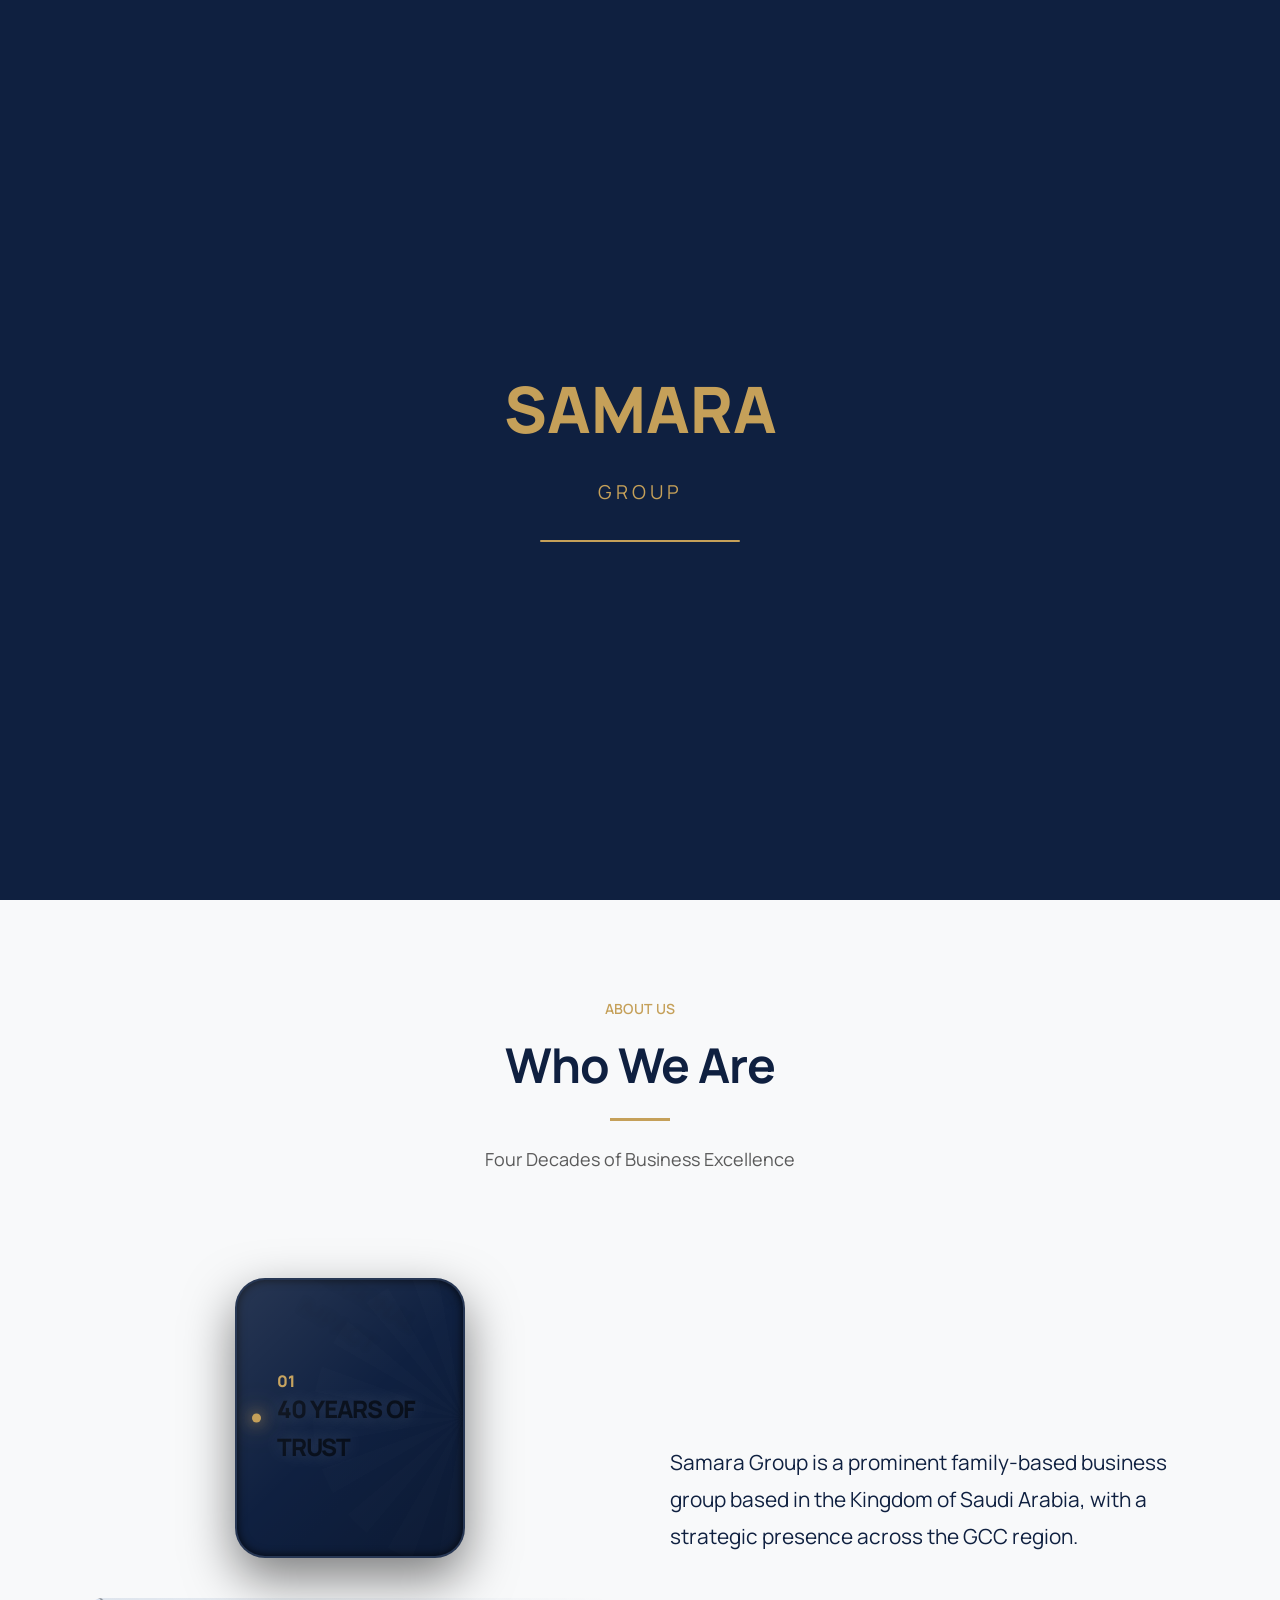
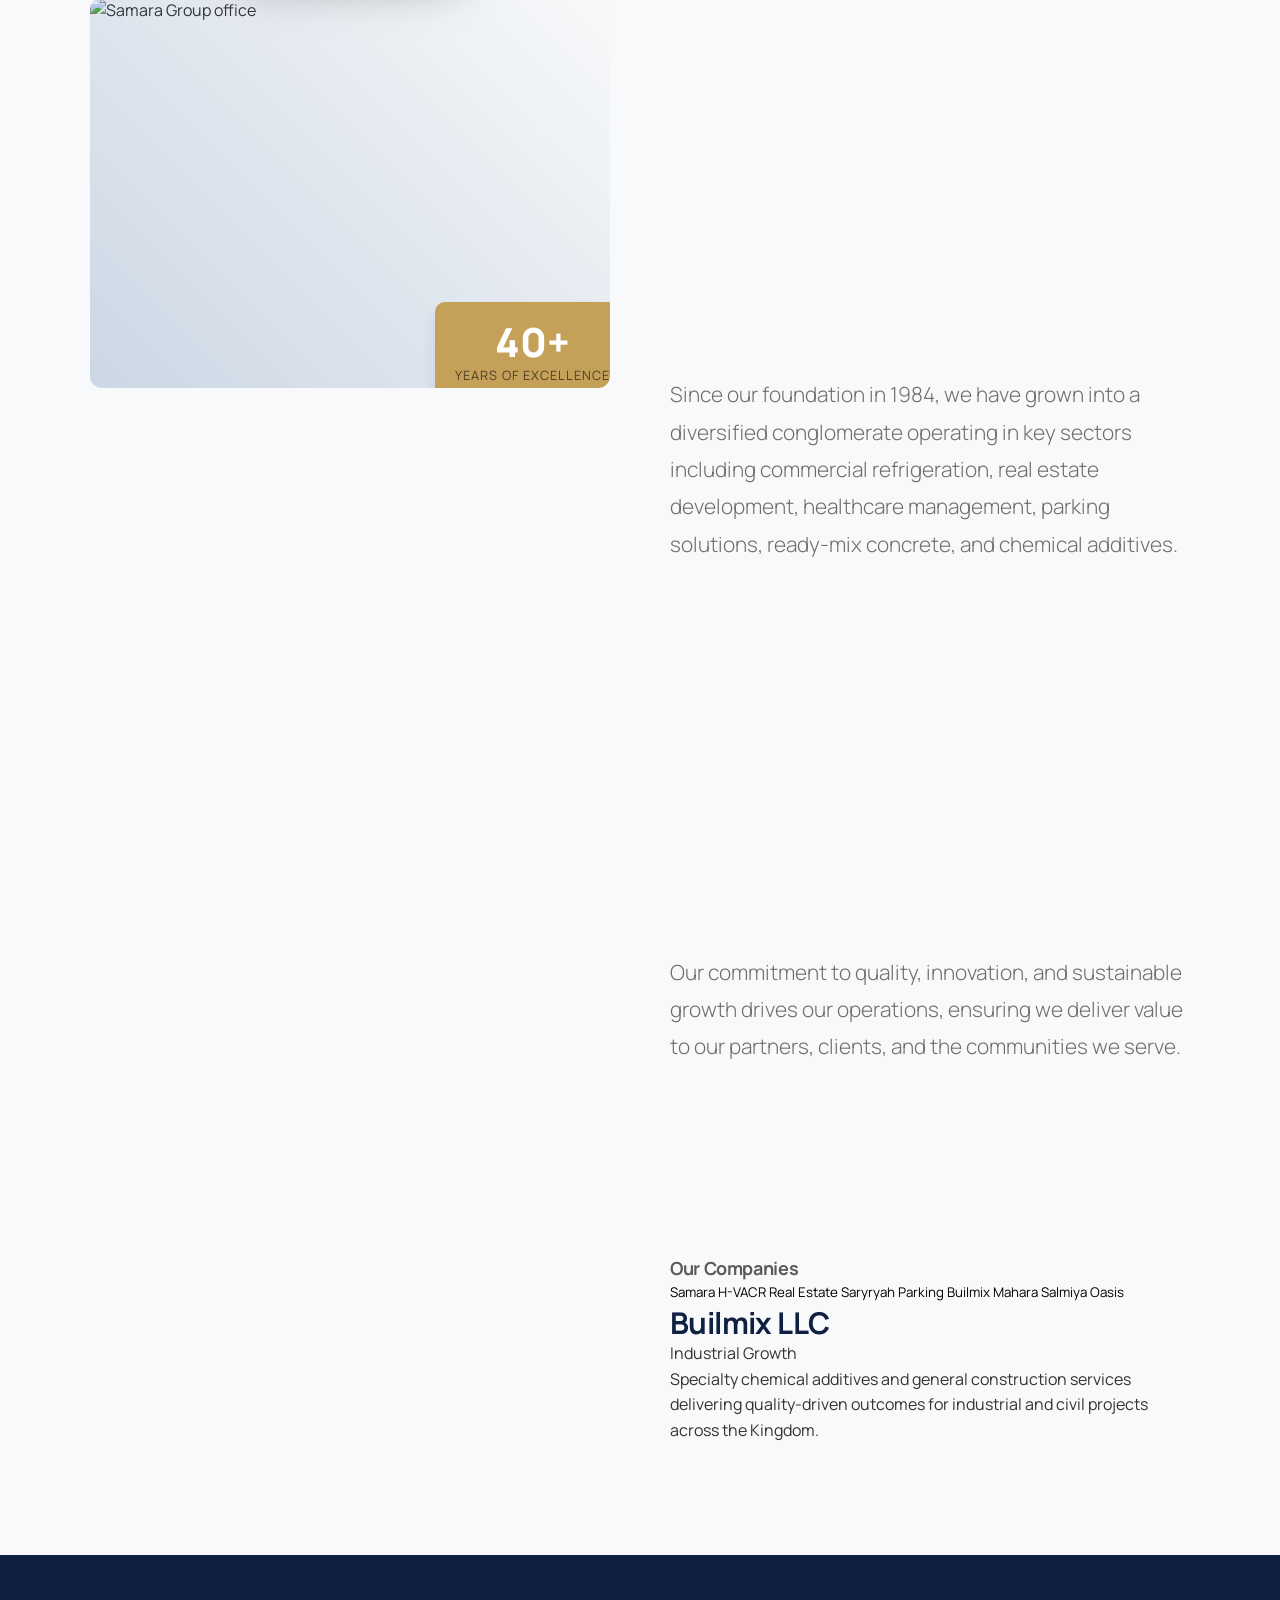
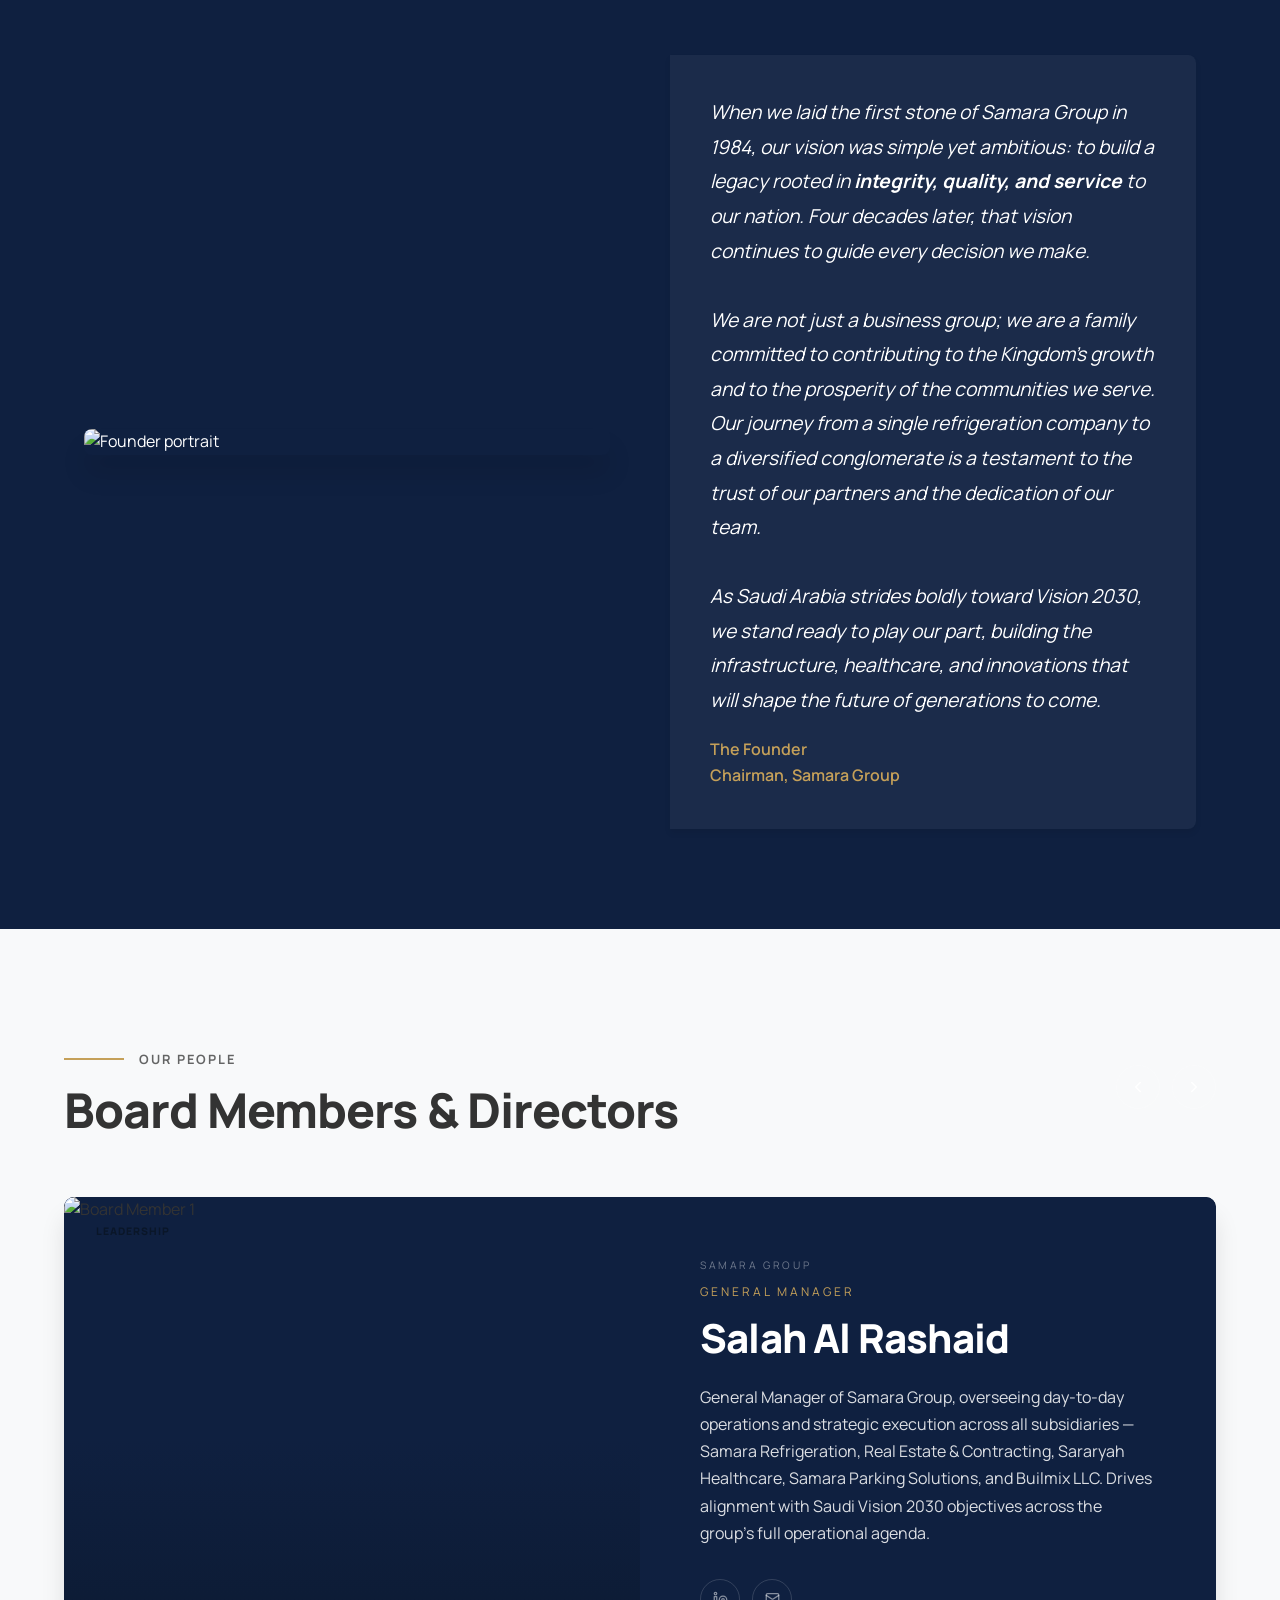
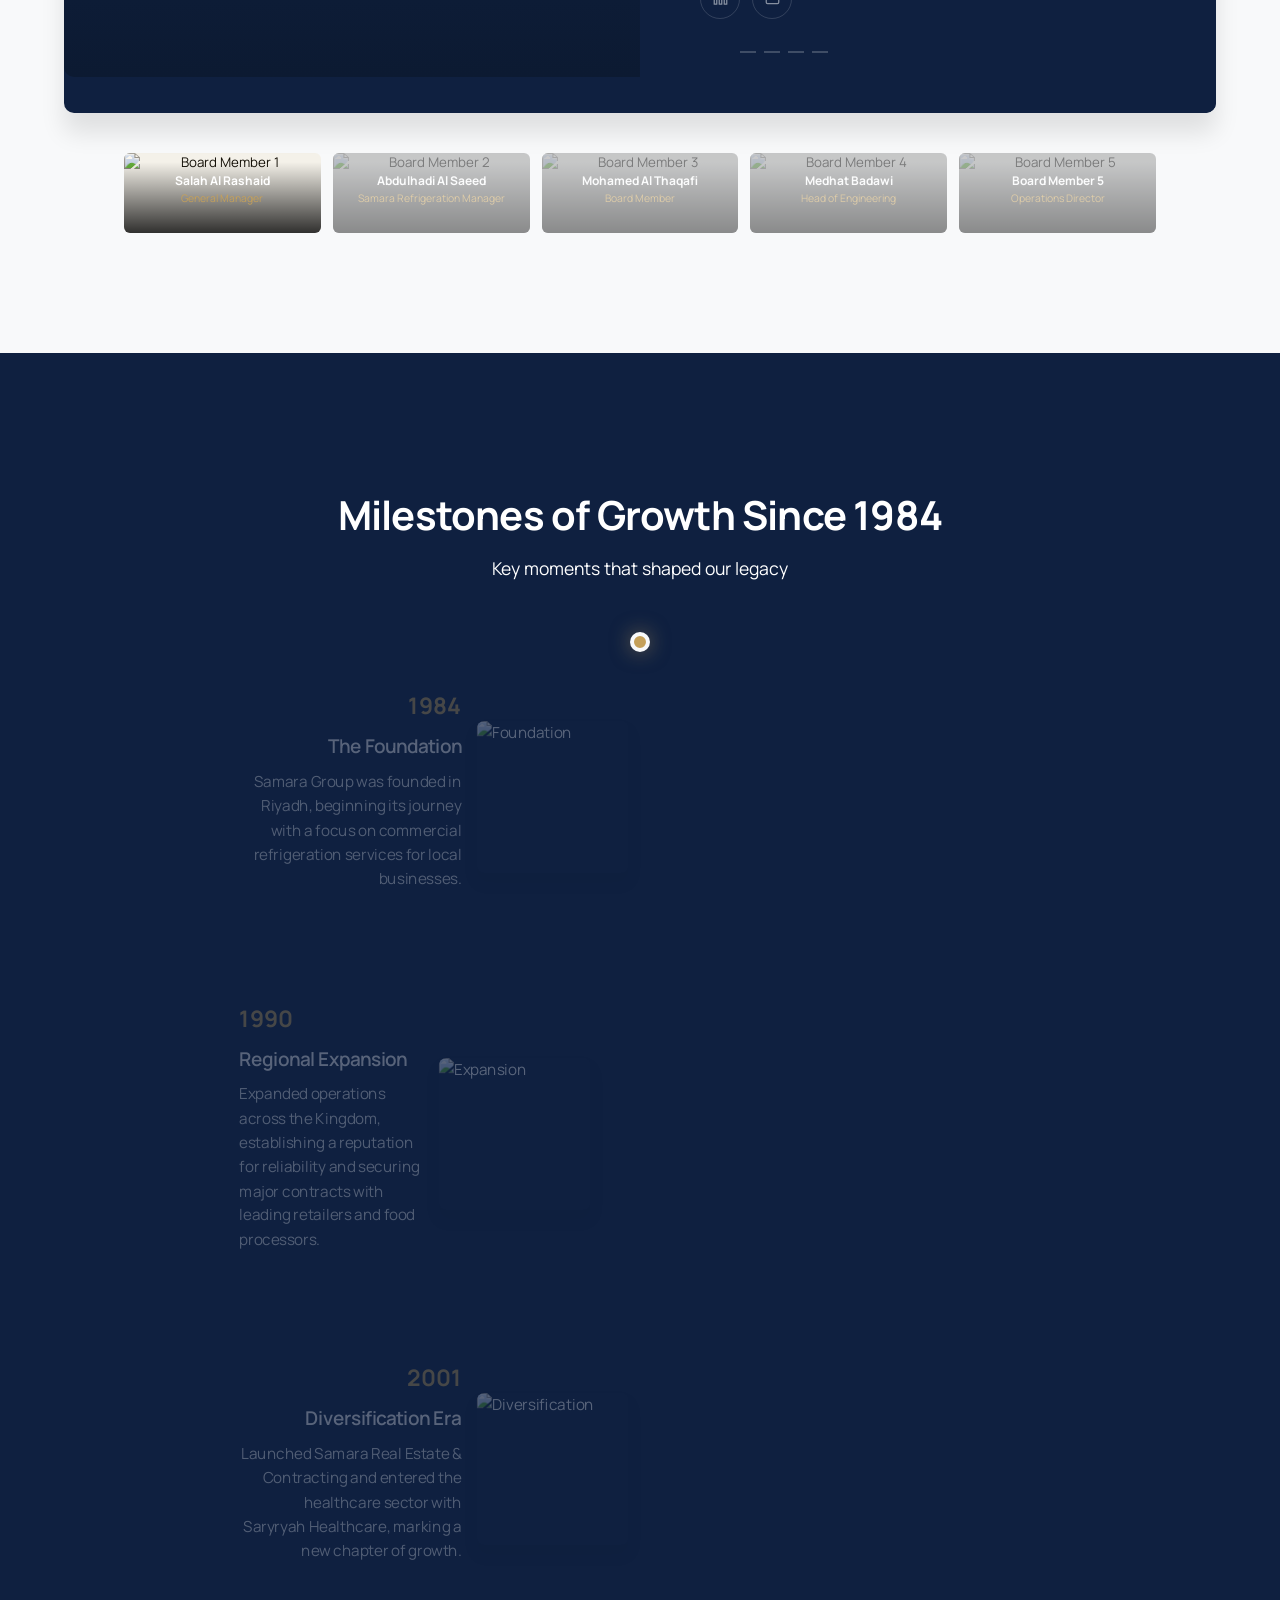
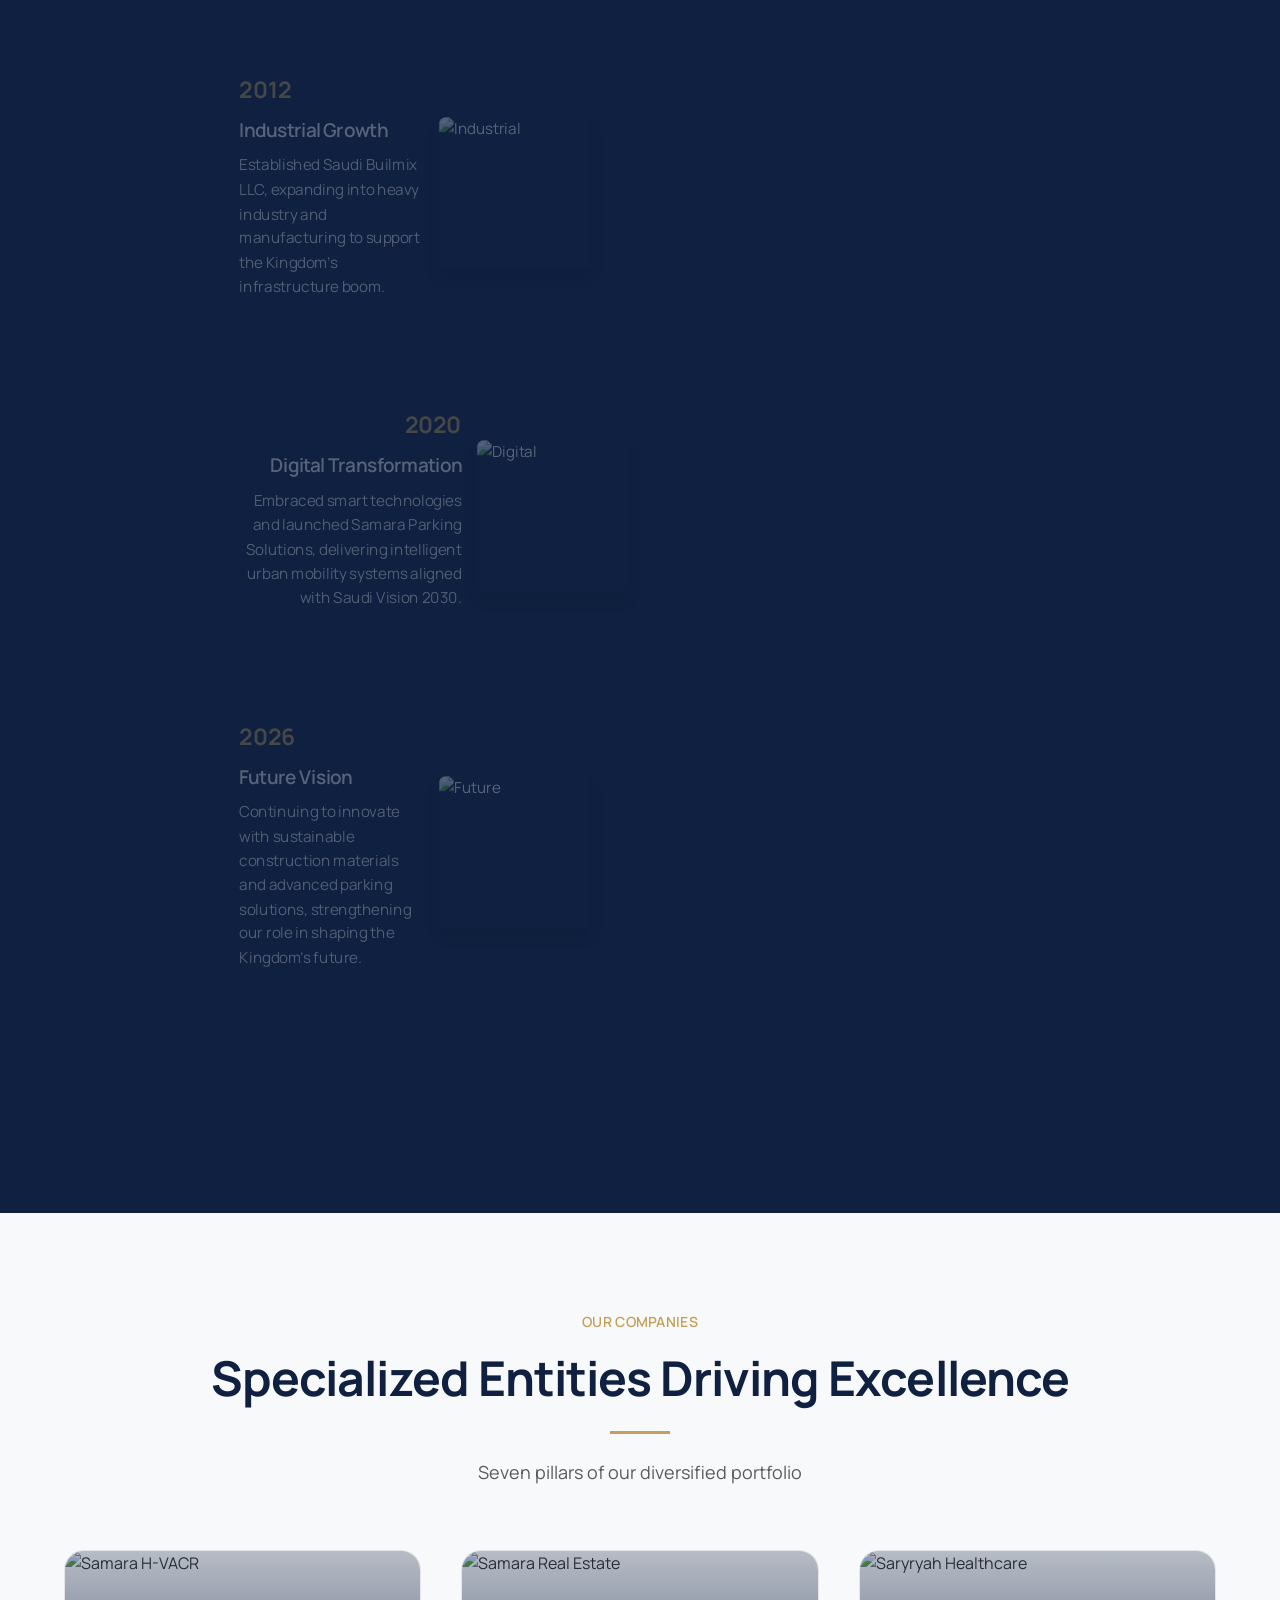
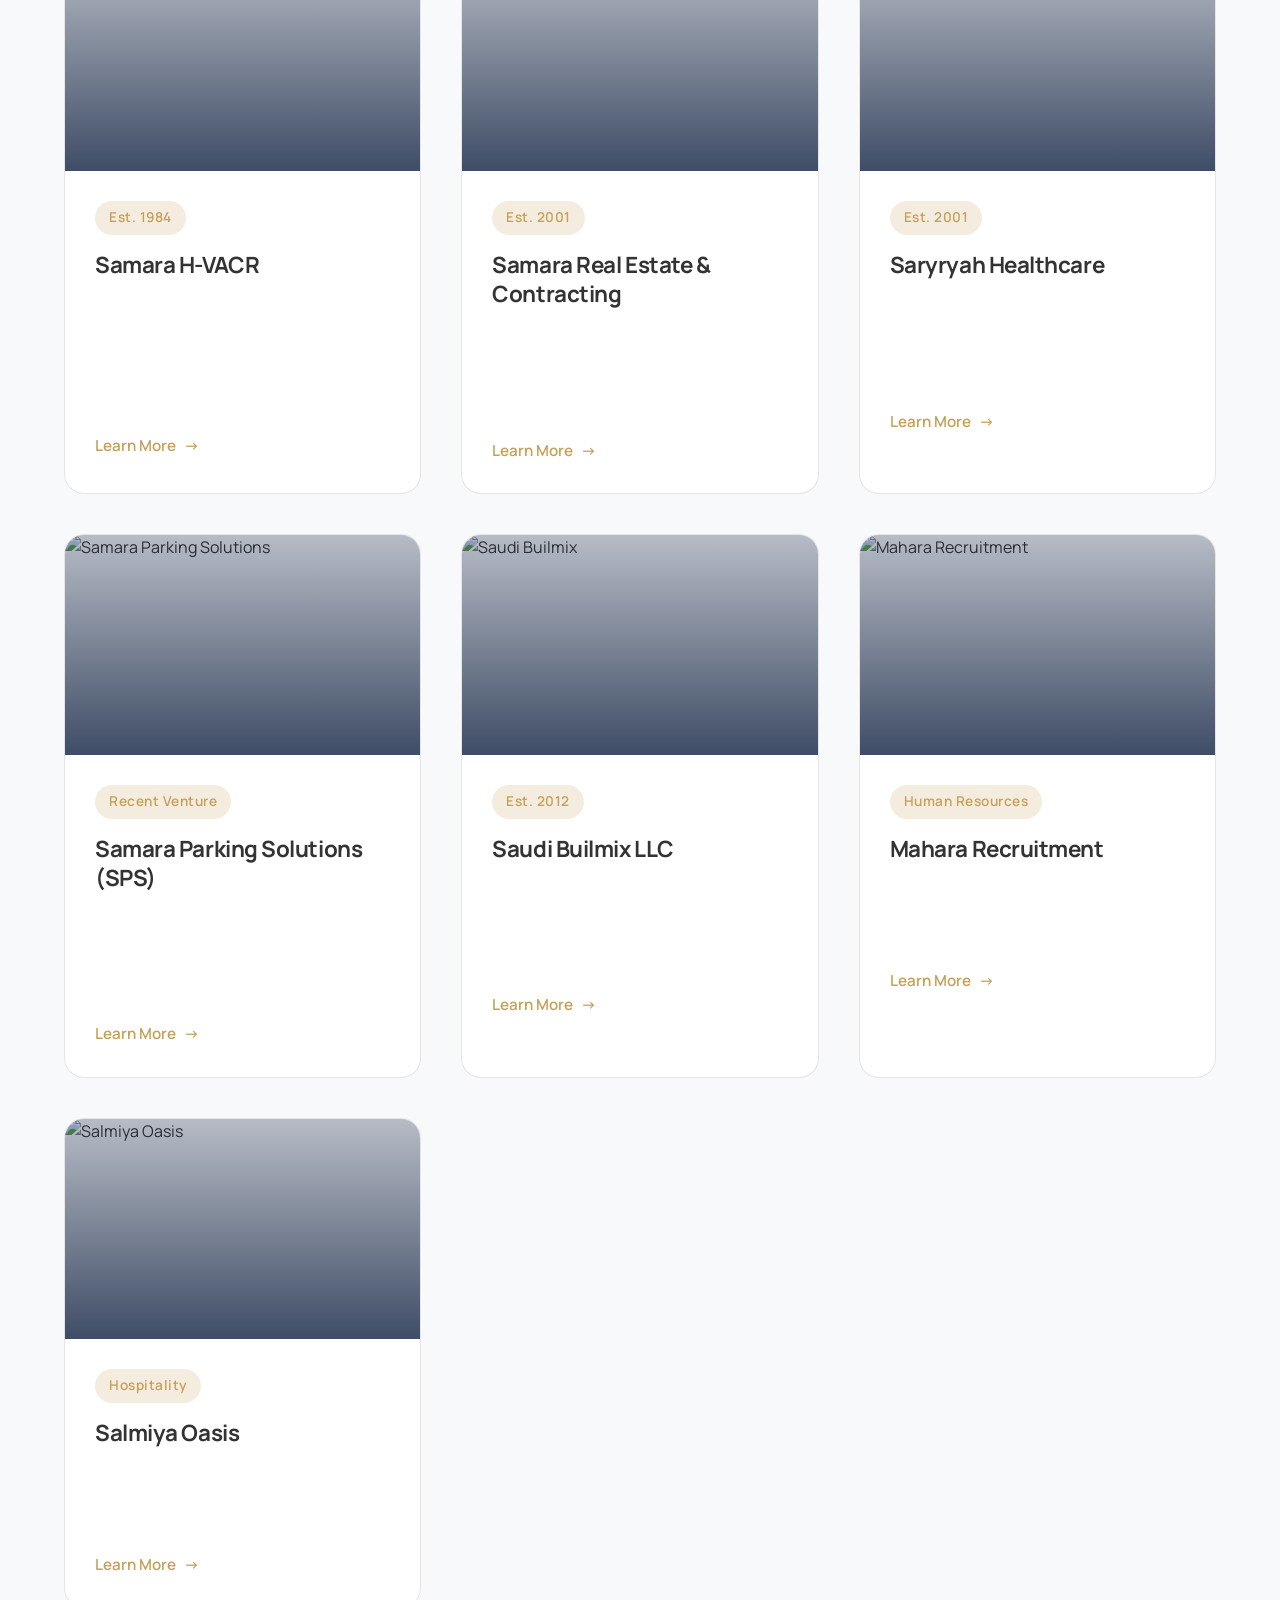
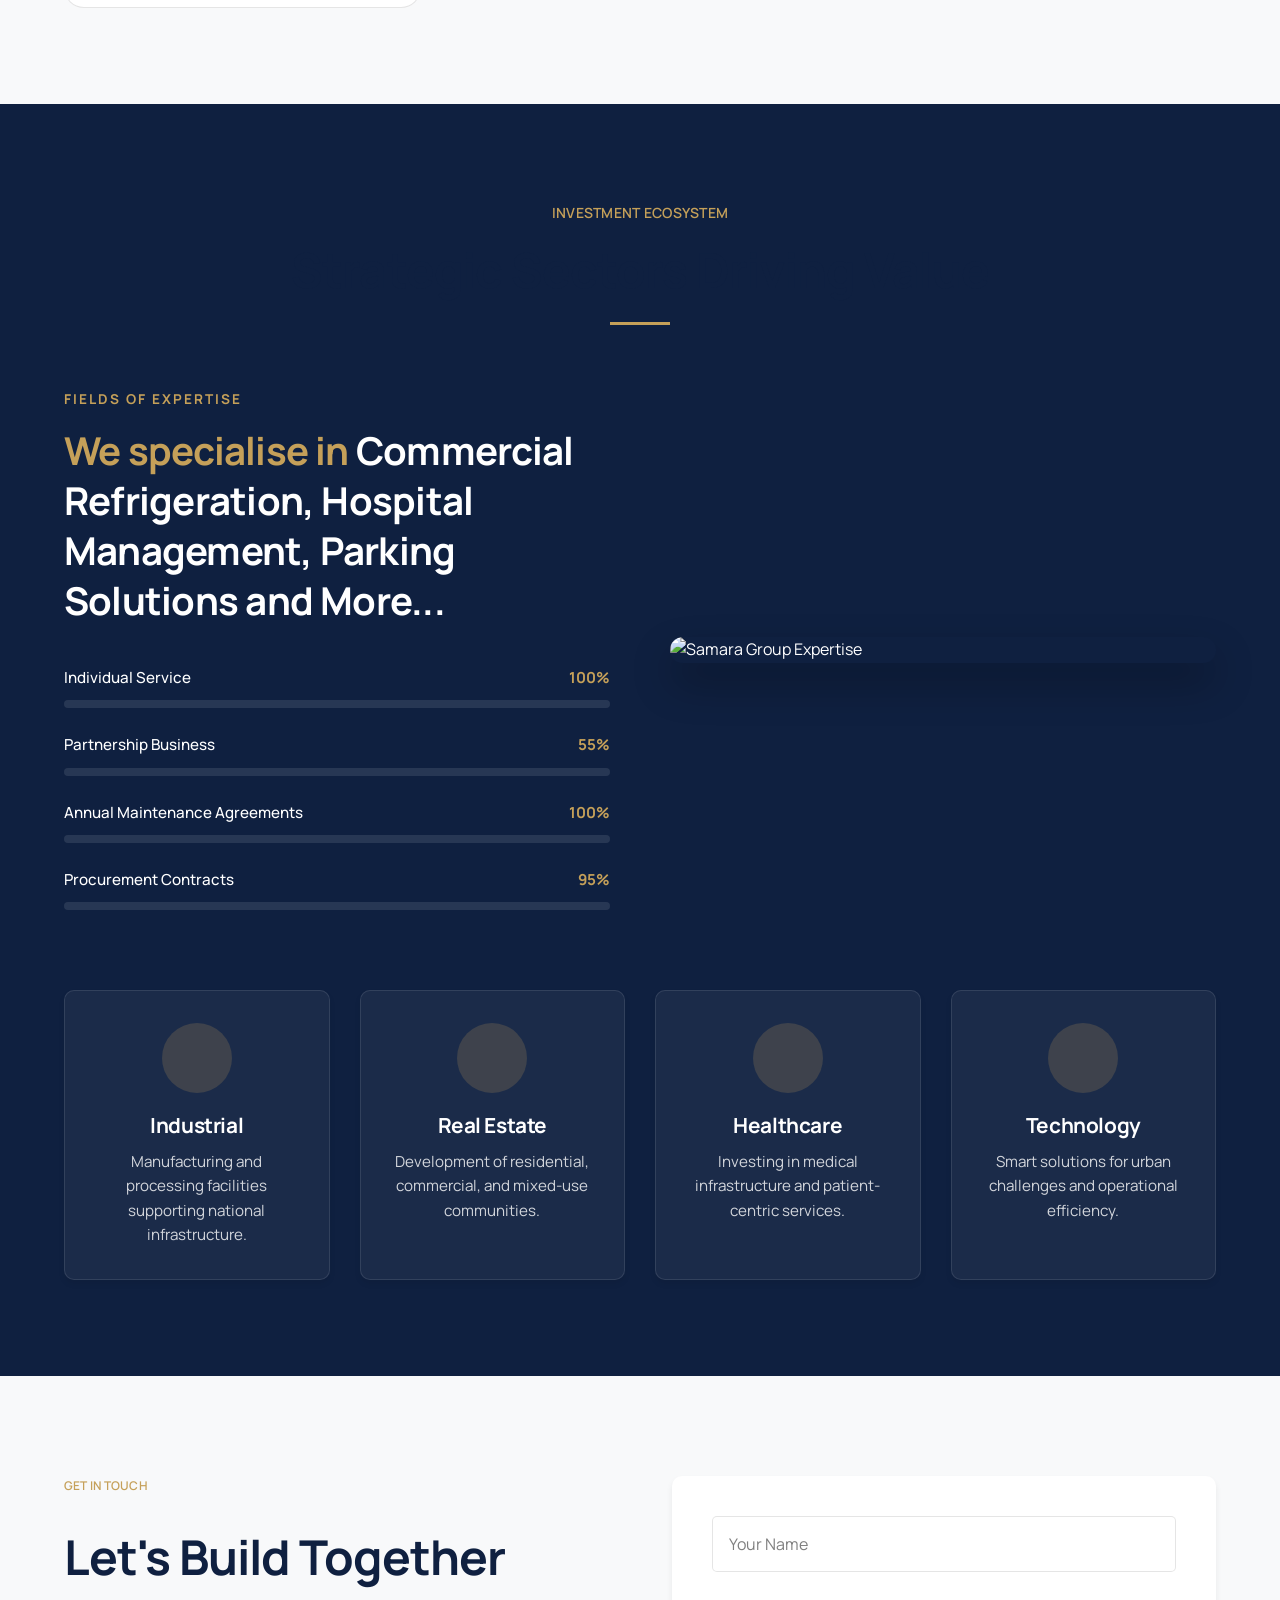
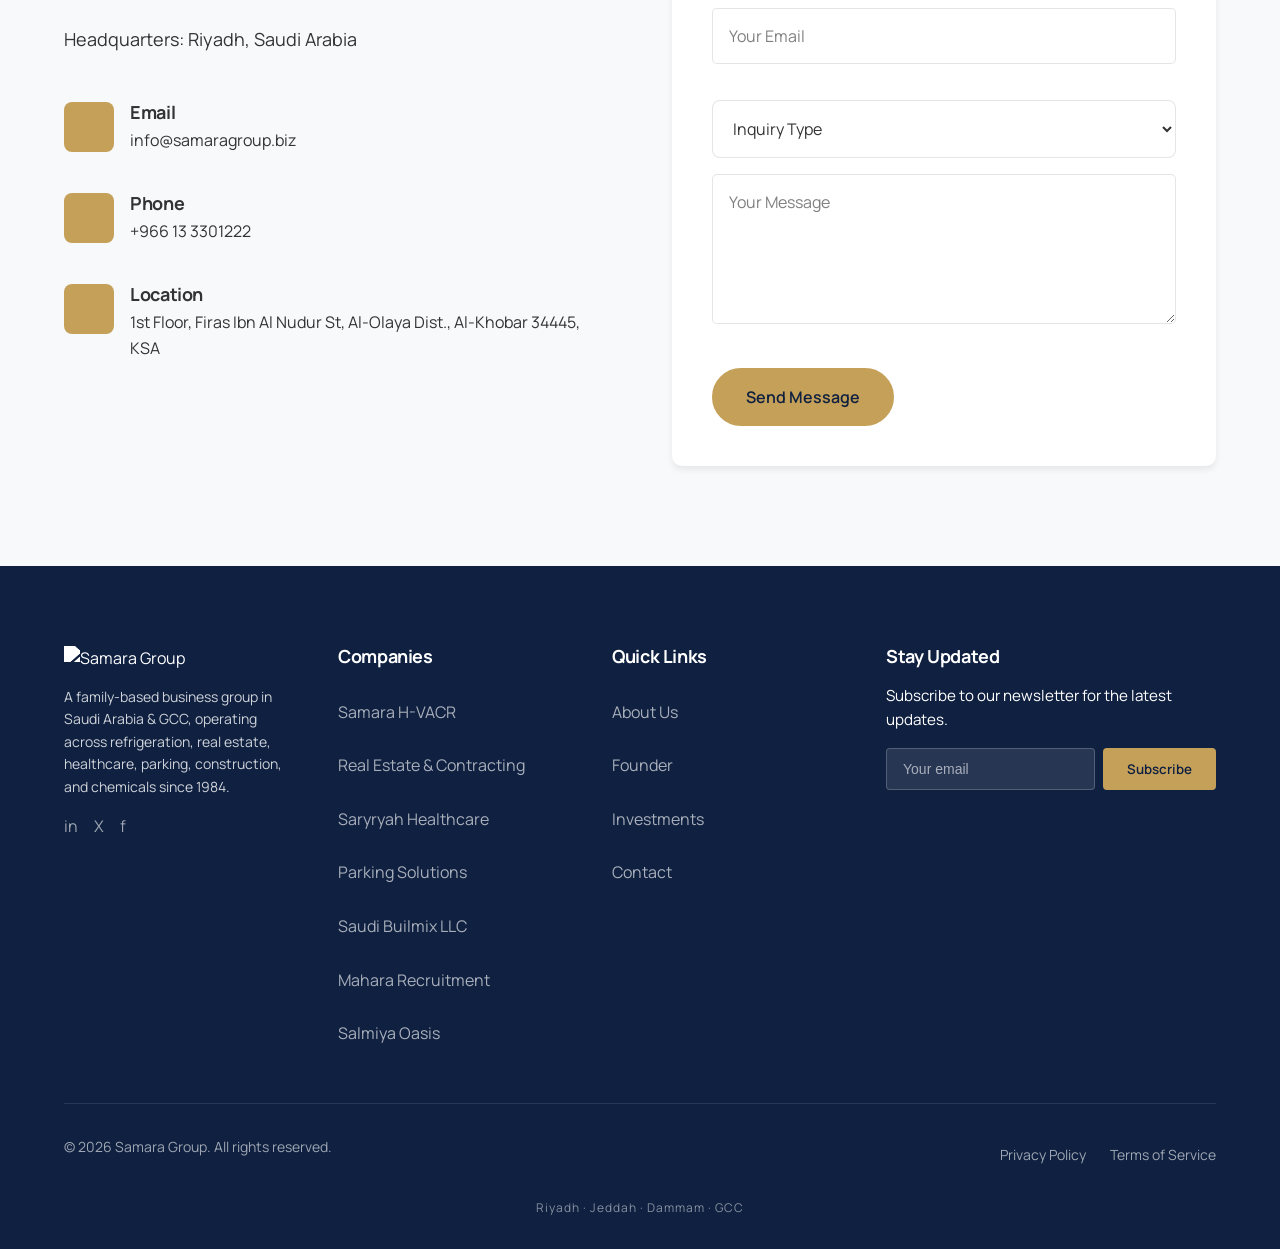
==== commit 99a06b51: "update branch" ====
--- a/index.html
+++ b/index.html
@@ -9,7 +9,7 @@
   
   <link rel="preconnect" href="https://fonts.googleapis.com">
   <link rel="preconnect" href="https://fonts.gstatic.com" crossorigin>
-  <link href="https://fonts.googleapis.com/css2?family=Manrope:wght@300;400;500;600;700;800&family=Orbitron:wght@400;500;600;700;800;900&family=Playfair+Display:wght@400;700;900&display=swap" rel="stylesheet">
+  <link href="https://fonts.googleapis.com/css2?family=Manrope:wght@300;400;500;600;700;800&family=Playfair+Display:wght@400;700;900&display=swap" rel="stylesheet">
   
   <script src="https://unpkg.com/lucide@latest/dist/umd/lucide.js"></script>
   <script src="https://cdnjs.cloudflare.com/ajax/libs/gsap/3.12.5/gsap.min.js"></script>
@@ -102,7 +102,7 @@
         <span class="hero-line">BUILDING THE FUTURE</span>
         <span class="hero-line">OF SAUDI ARABIA</span>
       </h1>
-      <p class="hero-sub">A diversified family business group with over four decades of excellence across the GCC, leading in refrigeration, real estate, healthcare, and industrial solutions.</p>
+      <p class="hero-subtitle">A diversified family business group with over four decades of excellence across the GCC, leading in refrigeration, real estate, healthcare, and industrial solutions.</p>
       <div class="hero-metrics">
         <div class="metric-item">
           <span class="stat-number counter" data-target="7">0</span>
@@ -166,7 +166,7 @@
           </div>
           
           <!-- Image (hidden on mobile, shown on desktop) -->
-          <div class="about-image about-image-desktop">
+          <div class="about-image">
             <div class="image-frame">
               <img src="https://images.unsplash.com/photo-1497366216548-37526070297c?q=80&w=2069&auto=format&fit=crop" alt="Samara Group office">
               <div class="frame-overlay"></div>
@@ -193,11 +193,11 @@
           </div>
 
           <!-- Image moved here for mobile only -->
-          <div class="about-image-wrapper about-image-mobile-only"></div>
+          <div class="about-image" data-mobile-only></div>
 
           <!-- Company Showcase - Moved from Hero -->
           <div class="about-company-showcase">
-            <h3 class="about-heading">Our Companies</h3>
+            <h3 class="section-subtitle">Our Companies</h3>
             <div class="company-buttons">
               <button class="company-btn" data-company="samara">Samara H-VACR</button>
               <button class="company-btn" data-company="realestate">Real Estate</button>
@@ -225,26 +225,20 @@
 
   <!-- Founder Message Section -->
   <section class="founder-section dark-section" id="founder">
-    <div class="founder-wrapper">
-      <div class="founder-portrait">
-        <div class="founder-portrait-frame">
-          <img src="https://images.unsplash.com/photo-1560250097-0b93528c311a?q=80&w=1974&auto=format&fit=crop" alt="Founder portrait">
-        </div>
-        <div class="founder-portrait-accent"></div>
-      </div>
-      <div class="founder-content">
-        <span class="founder-label">A Message From Our Founder</span>
-        <span class="founder-quote-mark">&ldquo;</span>
-        <p class="founder-quote">
-          When we laid the first stone of Samara Group in 1984, our vision was simple yet ambitious: to build a legacy rooted in <strong>integrity, quality, and service</strong> to our nation. Four decades later, that vision continues to guide every decision we make.
-          <br><br>
-          We are not just a business group; we are a family committed to contributing to the Kingdom's growth and to the prosperity of the communities we serve. Our journey from a single refrigeration company to a diversified conglomerate is a testament to the trust of our partners and the dedication of our team.
-          <br><br>
-          As Saudi Arabia strides boldly toward Vision 2030, we stand ready to play our part, building the infrastructure, healthcare, and innovations that will shape the future of generations to come.
-        </p>
-        <div class="founder-signature">
-          <div class="founder-name">The Founder</div>
-          <div class="founder-title">Chairman, Samara Group</div>
+    <div class="container">
+      <div class="founder-grid">
+        <div class="founder-image-wrapper">
+          <img src="Gemini_Generated_Image_kdfvtckdfvtckdfv.png" alt="Founder portrait">
+        </div>
+        <div class="founder-quote-box">
+          <blockquote>
+            When we laid the first stone of Samara Group in 1984, our vision was simple yet ambitious: to build a legacy rooted in <strong>integrity, quality, and service</strong> to our nation. Four decades later, that vision continues to guide every decision we make.
+            <br><br>
+            We are not just a business group; we are a family committed to contributing to the Kingdom's growth and to the prosperity of the communities we serve. Our journey from a single refrigeration company to a diversified conglomerate is a testament to the trust of our partners and the dedication of our team.
+            <br><br>
+            As Saudi Arabia strides boldly toward Vision 2030, we stand ready to play our part, building the infrastructure, healthcare, and innovations that will shape the future of generations to come.
+          </blockquote>
+          <cite>The Founder<br>Chairman, Samara Group</cite>
         </div>
       </div>
     </div>
@@ -284,9 +278,9 @@
 
         <div class="board-content">
           <p class="board-content-subtitle" data-board-subtitle>Samara Group</p>
-          <p class="board-content-role" data-board-role>Chairman & Founder</p>
-          <h3 class="board-content-name" data-board-name>Board Member 1</h3>
-          <p class="board-content-desc" data-board-desc>Visionary leader with over 40 years of experience in the GCC business landscape. Founded Samara Group in 1984 and has guided its growth from a single refrigeration company to a diversified conglomerate across multiple sectors.</p>
+          <p class="board-content-role" data-board-role>General Manager</p>
+          <h3 class="board-content-name" data-board-name>Salah Al Rashaid</h3>
+          <p class="board-content-desc" data-board-desc>General Manager of Samara Group, overseeing day-to-day operations and strategic execution across all subsidiaries — Samara Refrigeration, Real Estate & Contracting, Sararyah Healthcare, Samara Parking Solutions, and Builmix LLC. Drives alignment with Saudi Vision 2030 objectives across the group's full operational agenda.</p>
           
           <div class="board-content-links">
             <button class="board-social-btn" aria-label="LinkedIn">
@@ -312,32 +306,32 @@
           <img src="https://images.unsplash.com/photo-1560250097-0b93528c311a?q=80&w=1974&auto=format&fit=crop" alt="Board Member 1">
           <div class="board-thumb-overlay"></div>
           <div class="board-thumb-info">
-            <p class="board-thumb-name">Board Member 1</p>
-            <p class="board-thumb-role">Chairman & Founder</p>
+            <p class="board-thumb-name">Salah Al Rashaid</p>
+            <p class="board-thumb-role">General Manager</p>
           </div>
         </button>
         <button class="board-thumb" data-index="1">
           <img src="https://images.unsplash.com/photo-1573496359142-b8d87734a5a2?q=80&w=1976&auto=format&fit=crop" alt="Board Member 2">
           <div class="board-thumb-overlay"></div>
           <div class="board-thumb-info">
-            <p class="board-thumb-name">Board Member 2</p>
-            <p class="board-thumb-role">Vice Chairman</p>
+            <p class="board-thumb-name">Abdulhadi Al Saeed</p>
+            <p class="board-thumb-role">Samara Refrigeration Manager</p>
           </div>
         </button>
         <button class="board-thumb" data-index="2">
           <img src="https://images.unsplash.com/photo-1507003211169-0a1dd7228f2d?q=80&w=1974&auto=format&fit=crop" alt="Board Member 3">
           <div class="board-thumb-overlay"></div>
           <div class="board-thumb-info">
-            <p class="board-thumb-name">Board Member 3</p>
-            <p class="board-thumb-role">Managing Director</p>
+            <p class="board-thumb-name">Mohamed Al Thaqafi</p>
+            <p class="board-thumb-role">Board Member</p>
           </div>
         </button>
         <button class="board-thumb" data-index="3">
           <img src="https://images.unsplash.com/photo-1580489944761-15a19d654956?q=80&w=1961&auto=format&fit=crop" alt="Board Member 4">
           <div class="board-thumb-overlay"></div>
           <div class="board-thumb-info">
-            <p class="board-thumb-name">Board Member 4</p>
-            <p class="board-thumb-role">Financial Director</p>
+            <p class="board-thumb-name">Medhat Badawi</p>
+            <p class="board-thumb-role">Head of Engineering</p>
           </div>
         </button>
         <button class="board-thumb" data-index="4">
@@ -451,7 +445,7 @@
   </section>
 
   <!-- Companies Section -->
-  <section class="companies-section light-section" id="companies">
+  <section class="about-section light-section" id="companies">
     <div class="container">
       <div class="section-header">
         <span class="section-label">Our Companies</span>
@@ -562,13 +556,12 @@
   </section>
 
   <!-- Ecosystem Section -->
-  <section class="ecosystem-section dark-section" id="investments">
+  <section class="services-section dark-section" id="investments">
     <div class="container">
       <div class="section-header">
         <span class="section-label" data-ecosystem-label>Investment Ecosystem</span>
         <h2 class="section-title" data-ecosystem-title>Strategic Sectors Driving Value</h2>
         <div class="section-line"></div>
-        <p class="section-subtitle" data-ecosystem-desc>Seven core pillars powering our diversified portfolio</p>
       </div>
       
       <div class="expertise-grid">
@@ -716,7 +709,7 @@
       <a href="#" class="nav-logo">
         <img src="samara-logo-group.png" alt="Samara Group" class="nav-logo-img">
       </a>          <p>A family-based business group in Saudi Arabia & GCC, operating across refrigeration, real estate, healthcare, parking, construction, and chemicals since 1984.</p>
-          <div class="social-links">
+          <div class="footer-social">
             <a href="#" aria-label="LinkedIn">in</a>
             <a href="#" aria-label="Twitter">X</a>
             <a href="#" aria-label="Facebook">f</a>
--- a/style-new.css
+++ b/style-new.css
@@ -493,13 +493,27 @@
 }
 
 .hero-title {
-  font-size: clamp(2.5rem, 6vw, 4.5rem);
+  font-size: clamp(1.8rem, 4vw, 2.8rem);
   font-weight: var(--font-bold);
   line-height: var(--leading-tight);
   margin-bottom: var(--space-6);
   color: var(--color-white);
   opacity: 0;
   transform: translateY(30px);
+}
+
+/* Hero title wrapper for multi-line titles */
+.hero-title-wrapper {
+  display: block;
+  margin-bottom: var(--space-6);
+}
+
+.hero-line {
+  display: block;
+  font-size: clamp(1.8rem, 4vw, 2.8rem);
+  font-weight: var(--font-bold);
+  line-height: var(--leading-tight);
+  color: var(--color-white);
 }
 
 .hero-subtitle {
@@ -615,6 +629,30 @@
   box-shadow: var(--shadow-lg);
 }
 
+/* Secondary button style for company pages */
+.btn-secondary {
+  background-color: transparent;
+  color: var(--color-white);
+  border: 2px solid var(--color-white);
+  padding: var(--space-4) var(--space-8);
+  font-size: var(--text-base);
+  font-weight: var(--font-semibold);
+  border-radius: var(--radius-full);
+  transition: all var(--transition-base);
+  cursor: pointer;
+  display: inline-flex;
+  align-items: center;
+  justify-content: center;
+  gap: var(--space-2);
+}
+
+.btn-secondary:hover {
+  background-color: var(--color-white);
+  color: var(--color-navy);
+  transform: translateY(-3px);
+  box-shadow: var(--shadow-lg);
+}
+
 /* Scroll Indicator */
 .scroll-indicator {
   position: absolute;
@@ -939,6 +977,93 @@
   font-size: var(--text-sm);
   opacity: 0.8;
   margin-bottom: var(--space-3);
+}
+
+/* Footer Newsletter */
+.footer-newsletter h4 {
+  color: var(--color-white);
+  font-size: var(--text-lg);
+  margin-bottom: var(--space-4);
+}
+
+.footer-newsletter p {
+  color: rgba(255, 255, 255, 0.8);
+  font-size: var(--text-sm);
+  margin-bottom: var(--space-4);
+}
+
+.newsletter-form {
+  display: flex;
+  gap: var(--space-2);
+}
+
+.newsletter-form input {
+  flex: 1;
+  padding: var(--space-3) var(--space-4);
+  border: 1px solid rgba(255, 255, 255, 0.2);
+  border-radius: var(--radius-sm);
+  background: rgba(255, 255, 255, 0.1);
+  color: var(--color-white);
+  font-size: var(--text-sm);
+}
+
+.newsletter-form input::placeholder {
+  color: rgba(255, 255, 255, 0.6);
+}
+
+.newsletter-form button {
+  padding: var(--space-3) var(--space-6);
+  background: var(--color-gold);
+  color: var(--color-navy);
+  border: none;
+  border-radius: var(--radius-sm);
+  font-weight: var(--font-semibold);
+  cursor: pointer;
+  transition: all var(--transition-fast);
+}
+
+.newsletter-form button:hover {
+  background: var(--color-white);
+}
+
+/* Footer Legal */
+.footer-legal {
+  display: flex;
+  gap: var(--space-6);
+}
+
+.footer-legal a {
+  color: rgba(255, 255, 255, 0.6);
+  font-size: var(--text-sm);
+  transition: color var(--transition-fast);
+}
+
+.footer-legal a:hover {
+  color: var(--color-gold);
+}
+
+/* Location Tag */
+.location-tag {
+  color: rgba(255, 255, 255, 0.5);
+  font-size: var(--text-xs);
+  text-align: center;
+  margin-top: var(--space-6);
+  letter-spacing: 1px;
+}
+
+/* Logo Contrast Styles */
+.nav-logo-img {
+  filter: brightness(0) invert(1); /* White logo for dark navbar */
+}
+
+.footer-logo img {
+  filter: brightness(0) invert(1); /* White logo for footer */
+}
+
+/* Light background variants - remove filter for light backgrounds */
+.light-section .nav-logo-img,
+.navbar.scrolled .nav-logo-img {
+  filter: none; /* Original color logo for light backgrounds */
 }
 
 .footer-bottom {
@@ -1034,6 +1159,15 @@
   color: var(--color-white);
 }
 
+/* Hero CTA group for company pages */
+.hero-cta-group {
+  display: flex;
+  gap: var(--space-4);
+  justify-content: center;
+  flex-wrap: wrap;
+  margin-top: var(--space-6);
+}
+
 .back-link {
   display: inline-flex;
   align-items: center;
@@ -1167,12 +1301,186 @@
   color: var(--color-white);
 }
 
+/* Contact Section Layout */
+.contact-wrapper {
+  display: grid;
+  grid-template-columns: 1fr 1fr;
+  gap: var(--space-16);
+  align-items: start;
+}
+
+@media (max-width: 900px) {
+  .contact-wrapper {
+    grid-template-columns: 1fr;
+  }
+}
+
+.contact-info {
+  display: flex;
+  flex-direction: column;
+  gap: var(--space-6);
+}
+
+.contact-label {
+  display: inline-block;
+  font-size: var(--text-xs);
+  font-weight: var(--font-semibold);
+  color: var(--color-gold);
+  text-transform: uppercase;
+  letter-spacing: var(--tracking-wide);
+  margin-bottom: var(--space-2);
+}
+
+.contact-title {
+  font-size: clamp(2rem, 4vw, var(--text-5xl));
+  color: var(--color-white);
+  margin-bottom: var(--space-4);
+}
+
+.contact-desc {
+  font-size: var(--text-lg);
+  color: rgba(255, 255, 255, 0.8);
+  margin-bottom: var(--space-6);
+}
+
+.info-item {
+  display: flex;
+  align-items: flex-start;
+  gap: var(--space-4);
+}
+
+.info-icon {
+  width: 50px;
+  height: 50px;
+  background-color: var(--color-gold);
+  border-radius: var(--radius-md);
+  display: flex;
+  align-items: center;
+  justify-content: center;
+  color: var(--color-white);
+  flex-shrink: 0;
+}
+
+.info-text h4 {
+  color: var(--color-white);
+  font-size: var(--text-lg);
+  margin-bottom: var(--space-1);
+}
+
+.info-text p {
+  color: rgba(255, 255, 255, 0.8);
+  font-size: var(--text-base);
+}
+
+.info-text a {
+  color: rgba(255, 255, 255, 0.8);
+  transition: color var(--transition-fast);
+}
+
+.info-text a:hover {
+  color: var(--color-gold);
+}
+
+.form-group {
+  margin-bottom: var(--space-4);
+}
+
+.form-group input,
+.form-group select,
+.form-group textarea {
+  width: 100%;
+  padding: var(--space-4);
+  border: 1px solid rgba(255, 255, 255, 0.2);
+  border-radius: var(--radius-md);
+  background: rgba(255, 255, 255, 0.05);
+  color: var(--color-white);
+  font-family: var(--font-primary);
+  font-size: var(--text-base);
+  transition: all var(--transition-fast);
+}
+
+.form-group input::placeholder,
+.form-group textarea::placeholder {
+  color: rgba(255, 255, 255, 0.5);
+}
+
+.form-group input:focus,
+.form-group select:focus,
+.form-group textarea:focus {
+  outline: none;
+  border-color: var(--color-gold);
+  background: rgba(255, 255, 255, 0.1);
+}
+
+.form-group select {
+  cursor: pointer;
+}
+
+.form-group select option {
+  background: var(--color-navy);
+  color: var(--color-white);
+}
+
+/* Light section variant for contact form */
+.light-section .form-group input,
+.light-section .form-group select,
+.light-section .form-group textarea {
+  background: var(--color-white);
+  border-color: rgba(0, 0, 0, 0.1);
+  color: var(--color-charcoal);
+}
+
+.light-section .form-group input::placeholder,
+.light-section .form-group textarea::placeholder {
+  color: rgba(0, 0, 0, 0.5);
+}
+
+.light-section .form-group input:focus,
+.light-section .form-group select:focus,
+.light-section .form-group textarea:focus {
+  background: var(--color-off-white);
+  border-color: var(--color-gold);
+}
+
+.light-section .info-text h4,
+.light-section .info-text p {
+  color: var(--color-charcoal);
+}
+
+.light-section .info-icon {
+  background-color: var(--color-gold);
+  color: var(--color-white);
+}
+
+.light-section .contact-label {
+  color: var(--color-gold);
+}
+
+.light-section .contact-title {
+  color: var(--color-navy);
+}
+
+.light-section .contact-desc {
+  color: var(--color-charcoal);
+}
+
 /* Timeline Section */
 .timeline-section {
   padding: var(--space-24) 0;
   background-color: var(--color-off-white);
   position: relative;
   overflow: hidden;
+}
+
+/* Dark section variant for timeline */
+.dark-section.timeline-section {
+  background-color: var(--color-navy) !important;
+}
+
+.dark-section.timeline-section .timeline-label,
+.dark-section.timeline-section .timeline-title,
+.dark-section.timeline-section .timeline-subtitle {
+  color: var(--color-white) !important;
 }
 
 .timeline-label {
@@ -1249,32 +1557,47 @@
   position: relative;
   margin-bottom: var(--space-20);
   width: 50%;
-  padding: 0 var(--space-10);
+  padding: 0 var(--space-6);
   opacity: 0.3;
   transform: scale(0.95);
   transition: opacity 0.5s, transform 0.5s;
 }
 
+.timeline-milestone.active {
+  opacity: 1;
+  transform: scale(1);
+}
+
 .timeline-milestone:nth-child(odd) {
   margin-left: 0;
+  padding-right: var(--space-6);
+  padding-left: var(--space-10);
 }
 
 .timeline-milestone:nth-child(even) {
-  margin-left: 50%;
+  margin-left: 0;
+  padding-left: var(--space-6);
+  padding-right: 0;
 }
 
 .timeline-content-wrapper {
   display: flex;
-  gap: var(--space-6);
+  gap: var(--space-4);
   align-items: center;
+  max-width: 100%;
+  width: 100%;
 }
 
 .timeline-milestone:nth-child(odd) .timeline-content-wrapper {
   flex-direction: row;
+  justify-content: flex-end;
+  padding-right: var(--space-4);
 }
 
 .timeline-milestone:nth-child(even) .timeline-content-wrapper {
   flex-direction: row-reverse;
+  justify-content: flex-start;
+  padding-left: var(--space-4);
 }
 
 .timeline-media {
@@ -1319,14 +1642,15 @@
 }
 
 .timeline-milestone h3 {
-  color: var(--color-navy);
+  color: var(--color-text-local);
   margin-bottom: var(--space-3);
   font-size: var(--text-xl);
   font-weight: var(--font-semibold);
 }
 
 .timeline-milestone p {
-  color: var(--color-charcoal);
+  color: var(--color-text-local);
+  opacity: 0.9;
   font-size: var(--text-base);
   line-height: var(--leading-relaxed);
 }
@@ -2332,6 +2656,8 @@
 }
 
 /* ============================================
+   END PRELOADER SECTION
+   ============================================ */
    HERO OVERLAY ENHANCEMENTS
    ============================================ */
 .hero-overlay {
@@ -2515,7 +2841,7 @@
   display: flex;
   align-items: center;
   padding: 40px 0;
-  opacity: 0.2;
+  opacity: 0.7; /* Increased for better visibility */
   transform: translateY(30px);
   transition: all 0.6s ease;
 }
@@ -2539,7 +2865,7 @@
 
 /* Dark section variant */
 .dark-section .about-text-segment p {
-  color: rgba(255, 255, 255, 0.7);
+  color: rgba(255, 255, 255, 0.8);
 }
 
 .dark-section .about-text-segment.active p {
@@ -3061,15 +3387,39 @@
   color: var(--color-charcoal) !important;
 }
 
-/* Force text colors in sections */
-.dark-section h1, .dark-section h2, .dark-section h3, .dark-section h4, .dark-section h5, .dark-section h6,
-.dark-section p, .dark-section span, .dark-section a, .dark-section li {
+/* Support company-section as light-section alternative */
+.company-section {
+  --color-bg-local: var(--color-off-white);
+  --color-text-local: var(--color-charcoal);
+  --color-card-bg: var(--color-white);
+  --color-border: rgba(0, 0, 0, 0.1);
+  background-color: var(--color-off-white);
+  color: var(--color-charcoal);
+}
+
+.company-section:nth-of-type(even) {
+  --color-bg-local: var(--color-navy);
+  --color-text-local: var(--color-white);
+  --color-card-bg: rgba(255, 255, 255, 0.05);
+  --color-border: rgba(255, 255, 255, 0.1);
+  background-color: var(--color-navy);
+  color: var(--color-white);
+}
+
+.company-section:nth-of-type(even) h1, .company-section:nth-of-type(even) h2, .company-section:nth-of-type(even) h3,
+.company-section:nth-of-type(even) p, .company-section:nth-of-type(even) span, .company-section:nth-of-type(even) a {
   color: var(--color-white) !important;
 }
 
-.light-section h1, .light-section h2, .light-section h3, .light-section h4, .light-section h5, .light-section h6,
-.light-section p, .light-section span, .light-section a, .light-section li {
+/* Force text colors in sections - REMOVED BRUTE FORCE OVERRIDES */
+/* Text colors now handled by CSS variable inheritance through --color-text-local */
+
+.light-section {
   color: var(--color-charcoal) !important;
+}
+
+.dark-section {
+  color: var(--color-white) !important;
 }
 
 /* Card Contrast Fix - Force inheritance */
@@ -3208,6 +3558,21 @@
     top: 0;
   }
   
+  /* Hide desktop image on mobile */
+  .about-sticky-left .about-image {
+    display: none;
+  }
+  
+  /* Show mobile-only image placeholder */
+  .about-text-segment[data-segment="3"] + .about-image[data-mobile-only] {
+    display: block;
+    margin-top: 40px;
+  }
+  
+  .about-image[data-mobile-only] {
+    display: none;
+  }
+  
   .founder-grid {
     grid-template-columns: 1fr;
   }
@@ -3227,69 +3592,11 @@
    (Restored from style.css.old + New Requests)
    ========================================= */
 
-/* --- Preloader (New Design) --- */
-#preloader {
-  position: fixed;
-  top: 0; left: 0;
-  width: 100%; height: 100%;
-  background: var(--color-bg-local);
-  display: flex;
-  justify-content: center;
-  align-items: center;
-  z-index: 9999;
-  transition: opacity 0.5s ease;
-}
-
-#preloader.hidden {
-  opacity: 0;
-  pointer-events: none;
-}
-
-.loader-content { text-align: center; }
-
-.loader-logo {
-  font-family: var(--font-display);
-  font-size: 4rem;
-  font-weight: 900;
-  color: var(--color-primary);
-  margin-bottom: 1rem;
-  animation: pulse 2s infinite;
-}
-
-.loader-text {
-  font-size: 1.2rem;
-  letter-spacing: 4px;
-  color: var(--color-primary);
-  margin-bottom: 2rem;
-  text-transform: uppercase;
-}
-
-.loader-bar {
-  width: 200px; height: 2px;
-  background: rgba(255,255,255,0.1);
-  border-radius: 2px;
-  overflow: hidden;
-  margin: 0 auto;
-}
-
-.loader-progress {
-  width: 0%; height: 100%;
-  background: var(--color-accent);
-  animation: load 2s ease-in-out forwards;
-}
-
-@keyframes pulse {
-  0%, 100% { opacity: 1; transform: scale(1); }
-  50% { opacity: 0.7; transform: scale(1.05); }
-}
-
-@keyframes load {
-  0% { width: 0%; }
-  100% { width: 100%; }
-}
+/* =========================================
+   END DUPLICATE PRELOADER REMOVED
+   ========================================= */
 
 /* --- Dark/Light Section Contrast Logic --- */
-/* Ensures text and cards contrast against section backgrounds */
 .dark-section {
   --color-bg-local: var(--color-navy);
   --color-text-local: var(--color-white);
@@ -3350,7 +3657,7 @@
 /* --- Founder Section --- */
 .founder-section {
   padding: 100px 0;
-  background-color: var(--color-bg-local, var(--color-white));
+  background-color: var(--color-bg-local);
   position: relative;
   overflow: hidden;
 }
@@ -3396,7 +3703,7 @@
   font-size: 1.5rem;
   font-style: italic;
   line-height: 1.6;
-  color: var(--color-text-local);
+  color: var(--color-text-white);
   margin-bottom: 20px;
 }
 
@@ -3404,14 +3711,14 @@
   font-family: var(--font-display);
   font-size: 1.2rem;
   font-weight: 700;
-  color: var(--color-primary);
+  color: var(--color-white);
   text-transform: uppercase;
   letter-spacing: 1px;
 }
 
 .founder-title {
   font-size: 0.9rem;
-  color: var(--color-text-local);
+  color: var(--color-text-white);
   opacity: 0.8;
 }
 
@@ -3459,13 +3766,13 @@
   font-family: var(--font-display);
   font-size: 1.2rem;
   font-weight: 700;
-  color: var(--color-text-local);
+  color: var(--color-white);
   margin-bottom: 8px;
 }
 
 .board-member-role {
   font-size: 0.9rem;
-  color: var(--color-accent);
+  color: var(--color-gold);
   font-weight: 600;
   text-transform: uppercase;
   letter-spacing: 0.5px;
@@ -3475,7 +3782,7 @@
 .board-member-bio {
   font-size: 0.95rem;
   line-height: 1.6;
-  color: var(--color-text-local);
+  color: var(--color-white);
   opacity: 0.9;
 }
 
@@ -3504,74 +3811,10 @@
   transform: translateX(-50%);
 }
 
-.timeline-milestone {
-  position: relative;
-  margin-bottom: 60px;
-  width: 50%;
-  padding: 0 40px;
-  box-sizing: border-box;
-}
-
-.timeline-milestone:nth-child(odd) {
-  left: 0;
-  text-align: right;
-}
-
-.timeline-milestone:nth-child(even) {
-  left: 50%;
-  text-align: left;
-}
-
-/* Dot on the line */
-.timeline-milestone::after {
-  content: '';
-  position: absolute;
-  top: 0;
-  width: 20px;
-  height: 20px;
-  background: var(--color-white);
-  border: 4px solid var(--color-accent);
-  border-radius: 50%;
-  z-index: 2;
-}
-
-.timeline-milestone:nth-child(odd)::after {
-  right: -10px;
-}
-
-.timeline-milestone:nth-child(even)::after {
-  left: -10px;
-}
-
-.timeline-year {
-  font-family: var(--font-display);
-  font-size: 1.5rem;
-  font-weight: 800;
-  color: var(--color-accent);
-  margin-bottom: 10px;
-  display: block;
-}
-
-.timeline-content {
-  background: var(--color-card-bg);
-  padding: 20px;
-  border-radius: 8px;
-  border: 1px solid var(--color-border);
-  box-shadow: var(--shadow-sm);
-}
-
-.timeline-content h3 {
-  color: var(--color-text-local);
-  margin-bottom: 10px;
-  font-size: 1.2rem;
-}
-
-.timeline-content p {
-  color: var(--color-text-local);
-  opacity: 0.9;
-  line-height: 1.6;
-  font-size: 0.95rem;
-}
+/* ============================================
+   DUPLICATE TIMELINE SECTION - REMOVED
+   Modern timeline styles are defined above at line 1556
+   ============================================ */
 
 /* --- Hero Overlay Fix --- */
 .hero-overlay {
@@ -3697,14 +3940,14 @@
 .founder-quote {
   font-size: 1.4rem;
   line-height: 1.7;
-  color: var(--white);
+  color: var(--color-white);
   margin-bottom: 30px;
   font-weight: 300;
   font-style: italic;
 }
 
 .founder-quote strong {
-  color: var(--accent);
+  color: var(--color-gold);
   font-weight: 600;
   font-style: normal;
 }
@@ -3715,15 +3958,15 @@
 }
 
 .founder-name {
-  font-family: var(--font-display);
+  font-family: var(--font-heading);
   font-size: 1.2rem;
-  color: var(--white);
+  color: var(--color-white);
   margin-bottom: 5px;
   letter-spacing: 1px;
 }
 
 .founder-title {
-  color: var(--gray);
+  color: rgba(255,255,255,0.7);
   font-size: 0.9rem;
   letter-spacing: 1px;
   text-transform: uppercase;
@@ -3755,17 +3998,17 @@
   height: 44px;
   border: 1px solid rgba(255,255,255,0.2);
   background: transparent;
-  color: rgba(255,255,255,0.6);
+  color: var(--color-white);
   display: flex;
   align-items: center;
   justify-content: center;
   cursor: pointer;
-  transition: var(--transition);
+  transition: var(--transition-base);
 }
 
 .board-nav-btn:hover {
-  border-color: var(--accent);
-  color: var(--accent);
+  border-color: var(--color-gold);
+  color: var(--color-gold);
 }
 
 .board-main {
@@ -3819,51 +4062,10 @@
   padding: 6px 12px;
 }
 
-.board-content {
-  background: #0f2040;
-  padding: 60px;
-  display: flex;
-  flex-direction: column;
-  justify-content: center;
-}
-
-.board-content-subtitle {
-  color: rgba(0,0,0,0.3);
-  font-size: 0.65rem;
-  text-transform: uppercase;
-  letter-spacing: 0.25em;
-  margin-bottom: 4px;
-}
-
-.board-content-role {
-  color: var(--accent);
-  font-size: 0.75rem;
-  text-transform: uppercase;
-  letter-spacing: 0.25em;
-  margin-bottom: 8px;
-}
-
-.board-content-name {
-  font-family: var(--font-serif);
-  font-size: 2.5rem;
-  font-weight: 900;
-  color: #ffffff;
-  margin-bottom: 24px;
-  line-height: 1.1;
-}
-
-.board-content-desc {
-  color: rgba(255,255,255,0.85);
-  font-size: 1rem;
-  line-height: 1.7;
-  margin-bottom: 32px;
-}
-
-.board-content-links {
-  display: flex;
-  gap: 12px;
-  margin-bottom: 32px;
-}
+/* ============================================
+   DUPLICATE BOARD CONTENT STYLES - REMOVED
+   Board content styles are defined above at line 3129
+   ============================================ */
 
 .board-social-btn {
   width: 40px;
@@ -3966,7 +4168,7 @@
 }
 
 .board-thumb-name {
-  color: var(--white);
+  color: var(--color-white);
   font-size: 0.75rem;
   font-weight: 700;
   line-height: 1.2;
@@ -3974,7 +4176,7 @@
 }
 
 .board-thumb-role {
-  color: var(--accent);
+  color: var(--color-gold);
   font-size: 0.65rem;
 }
 
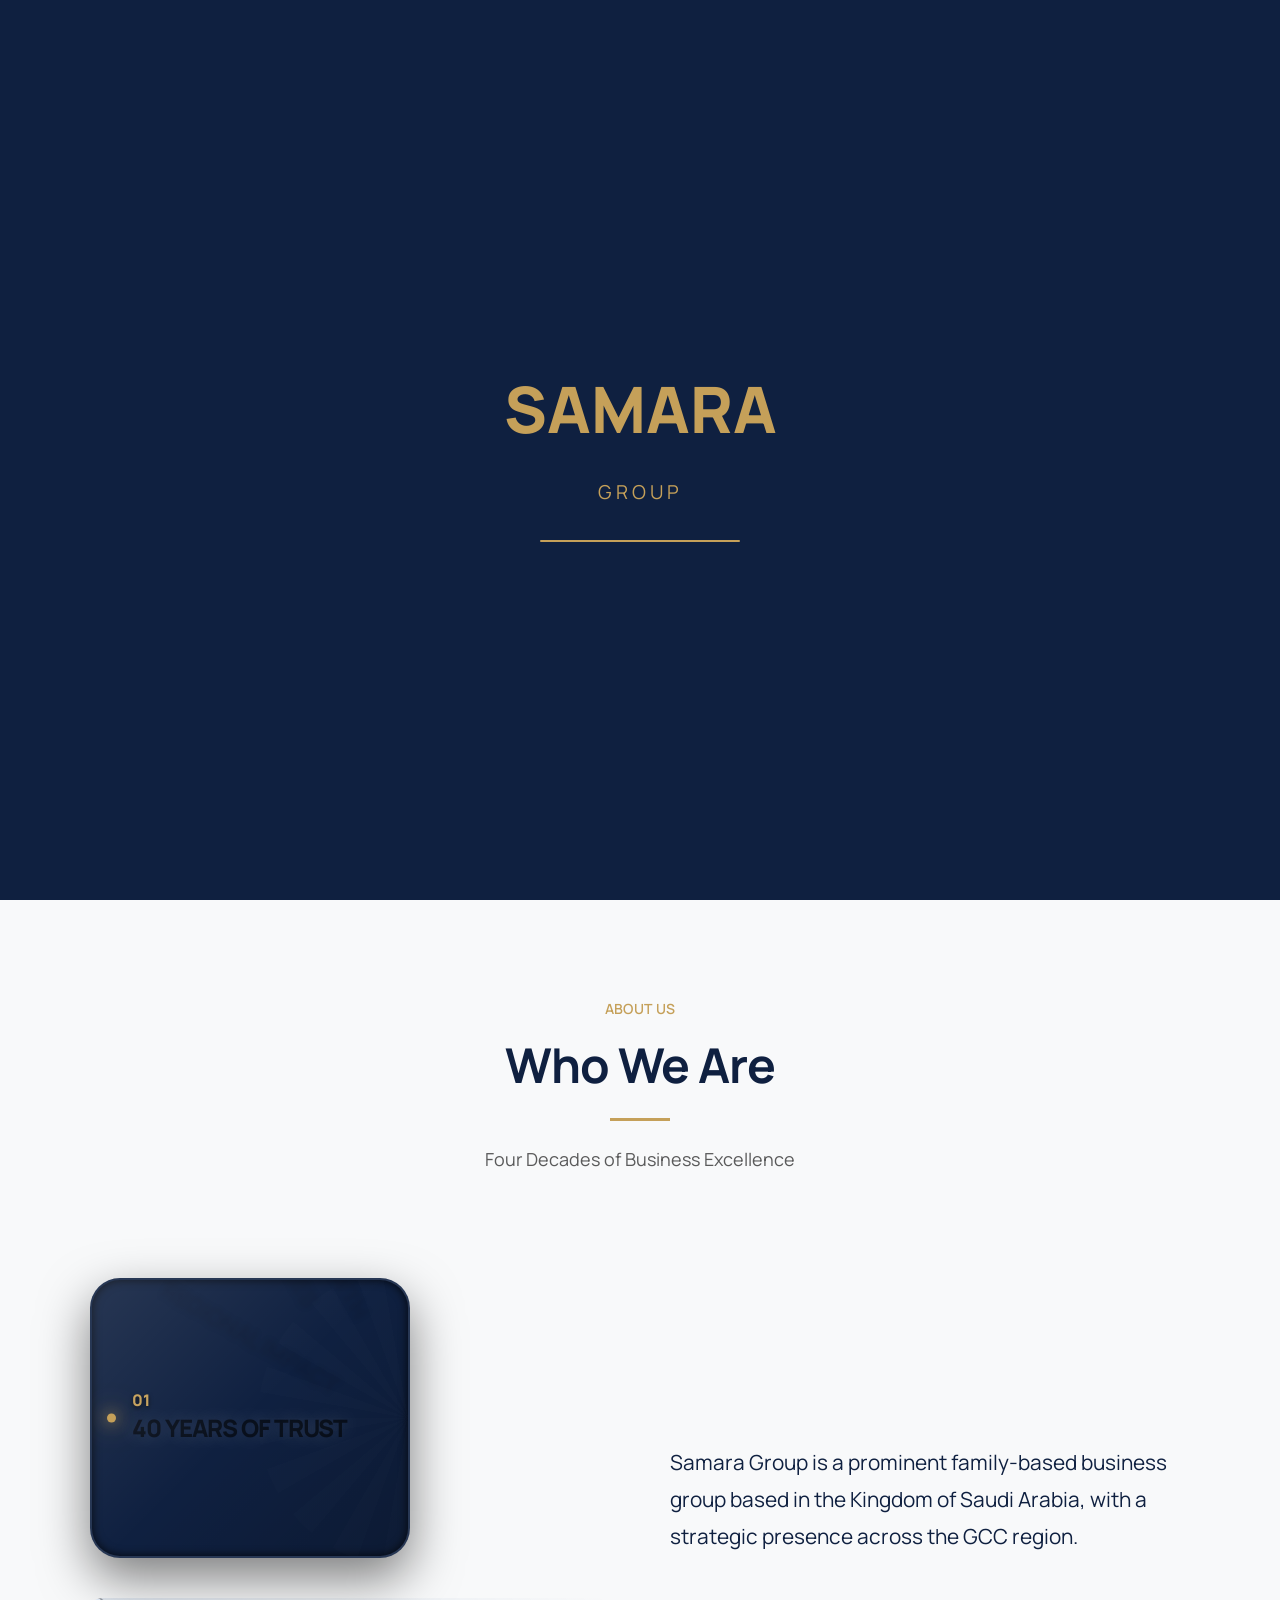
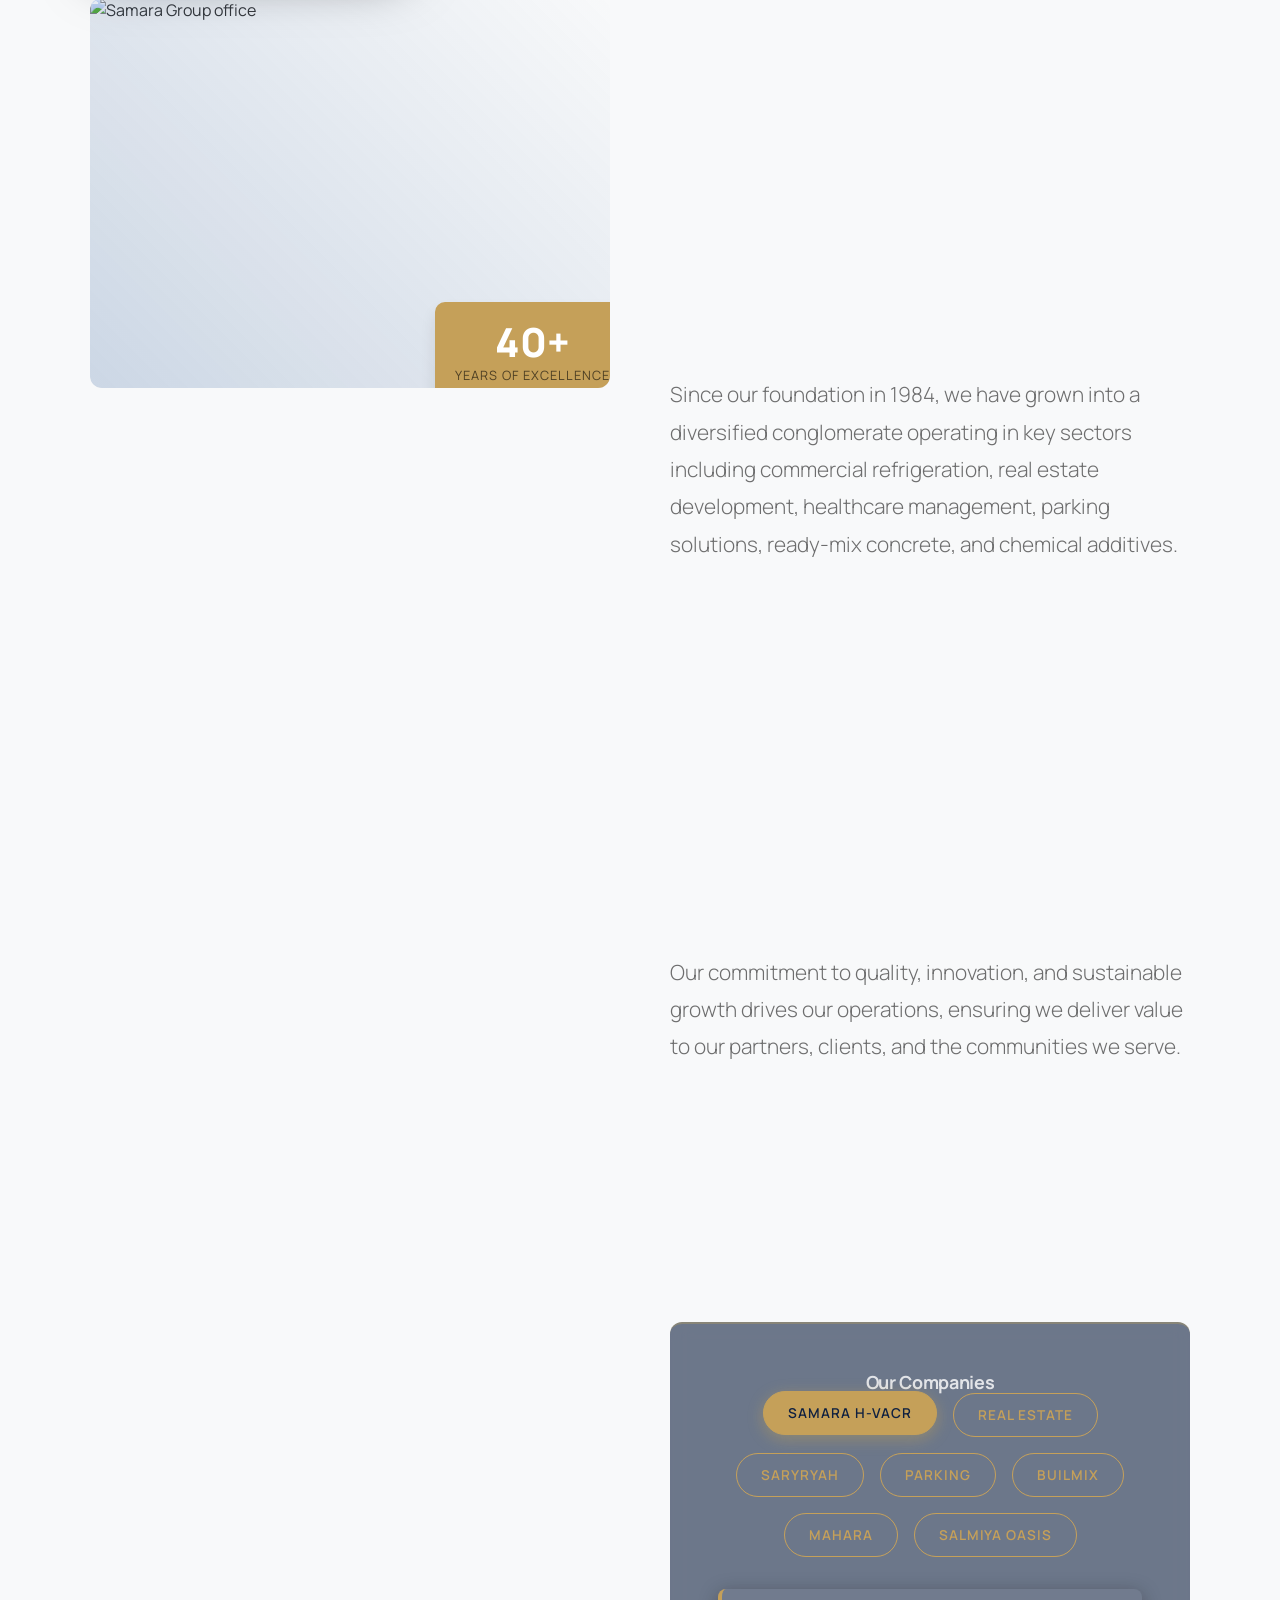
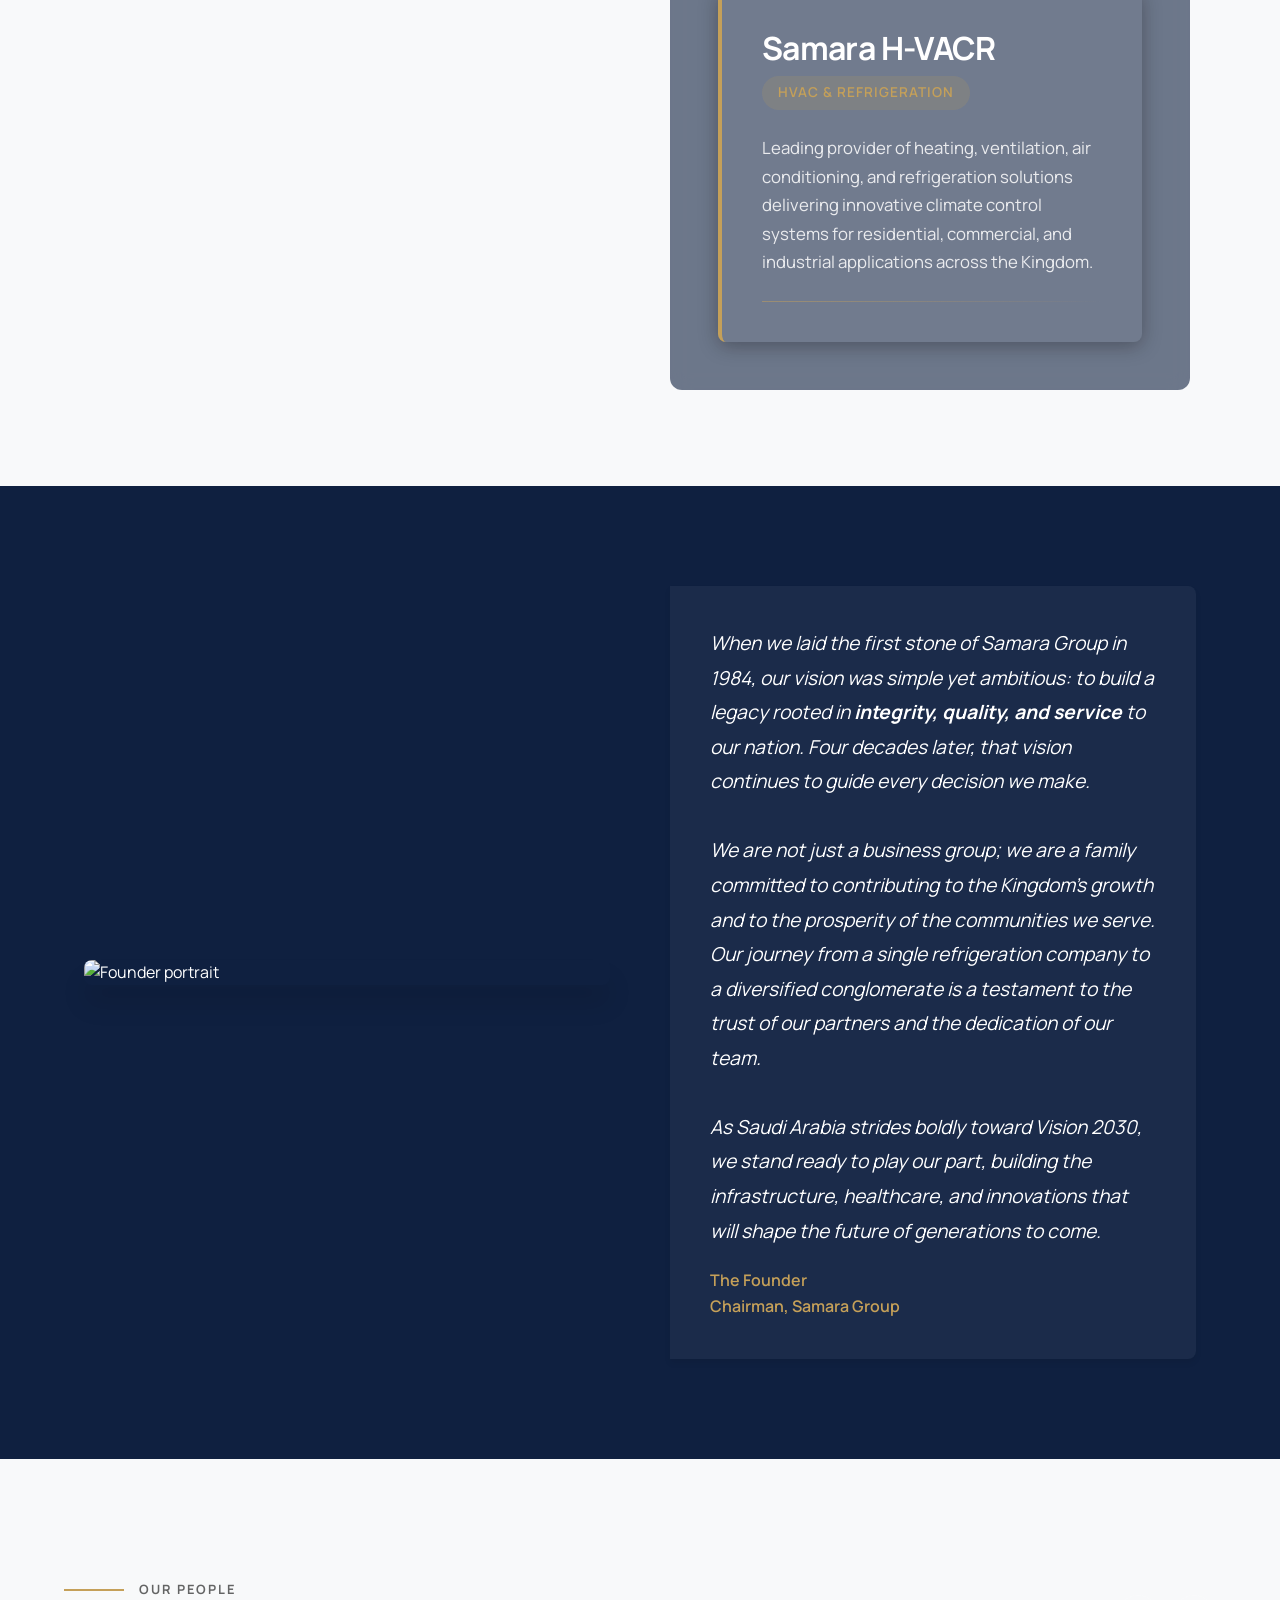
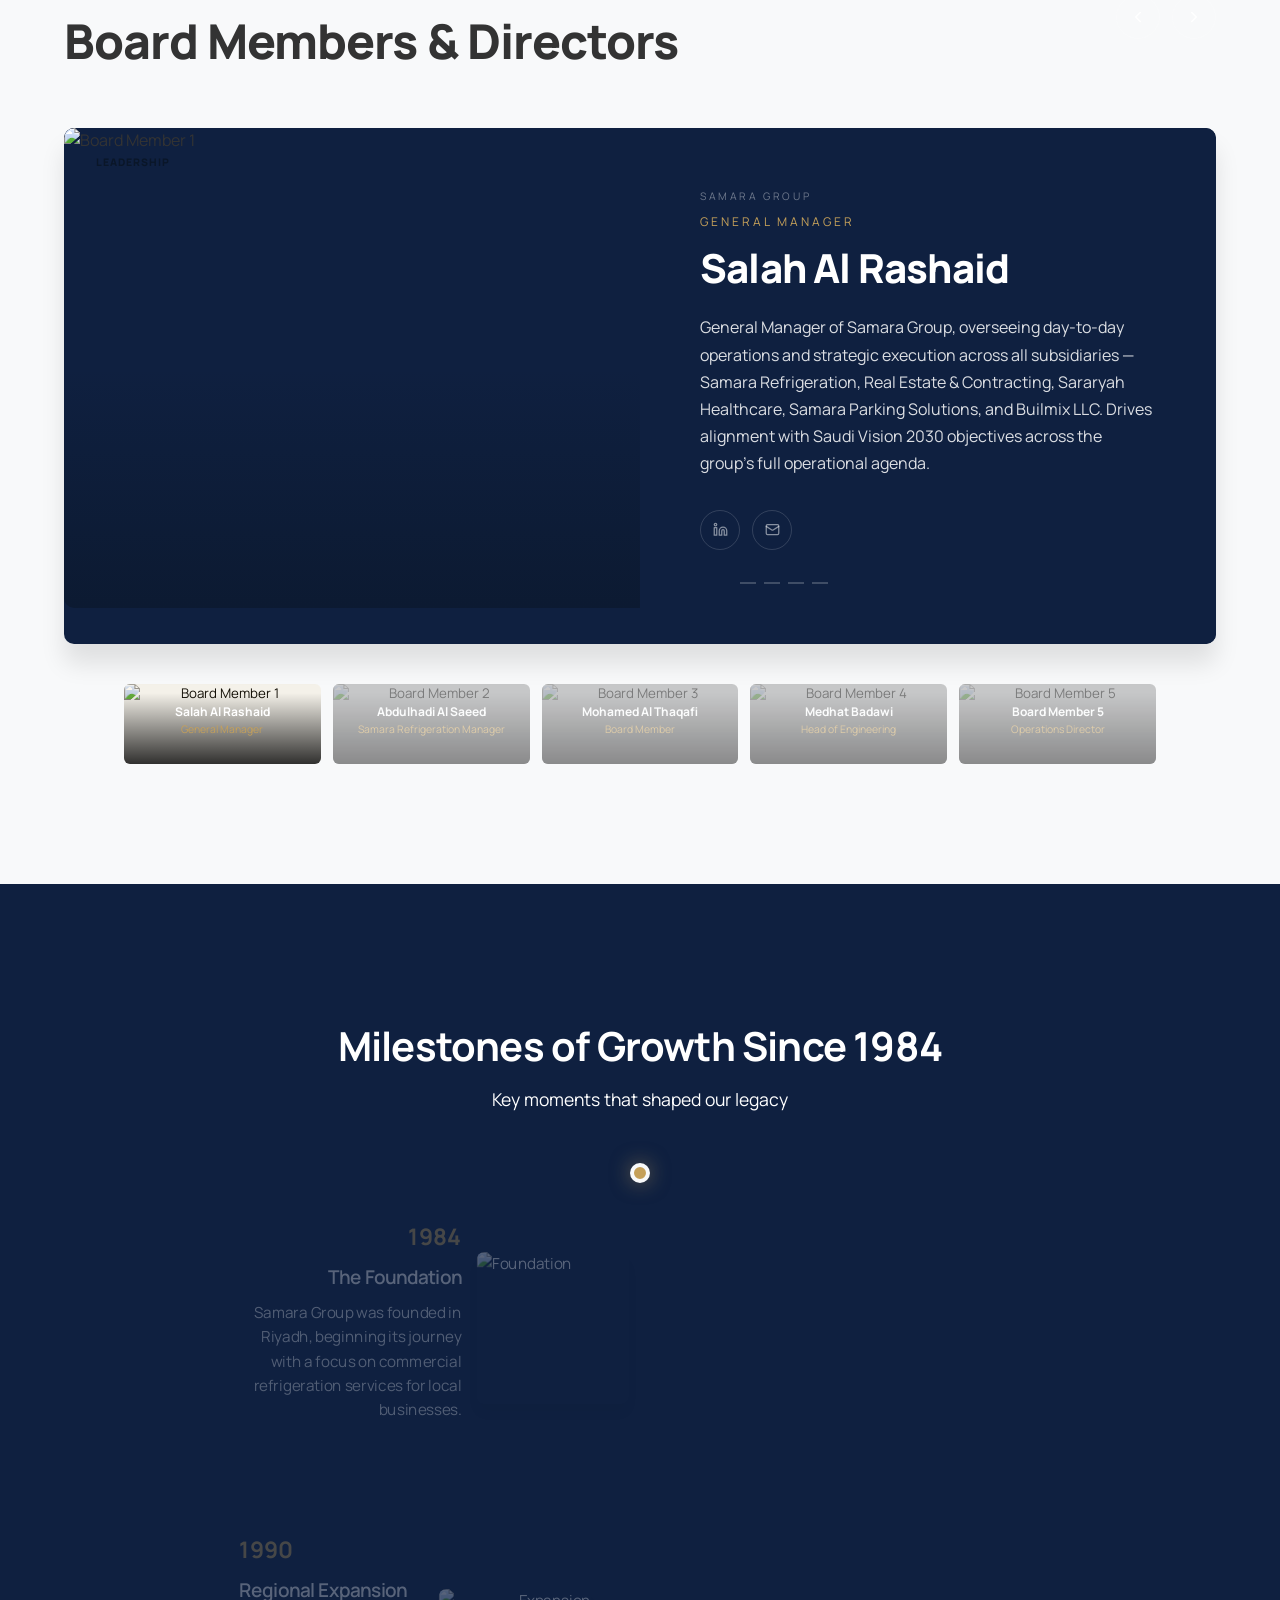
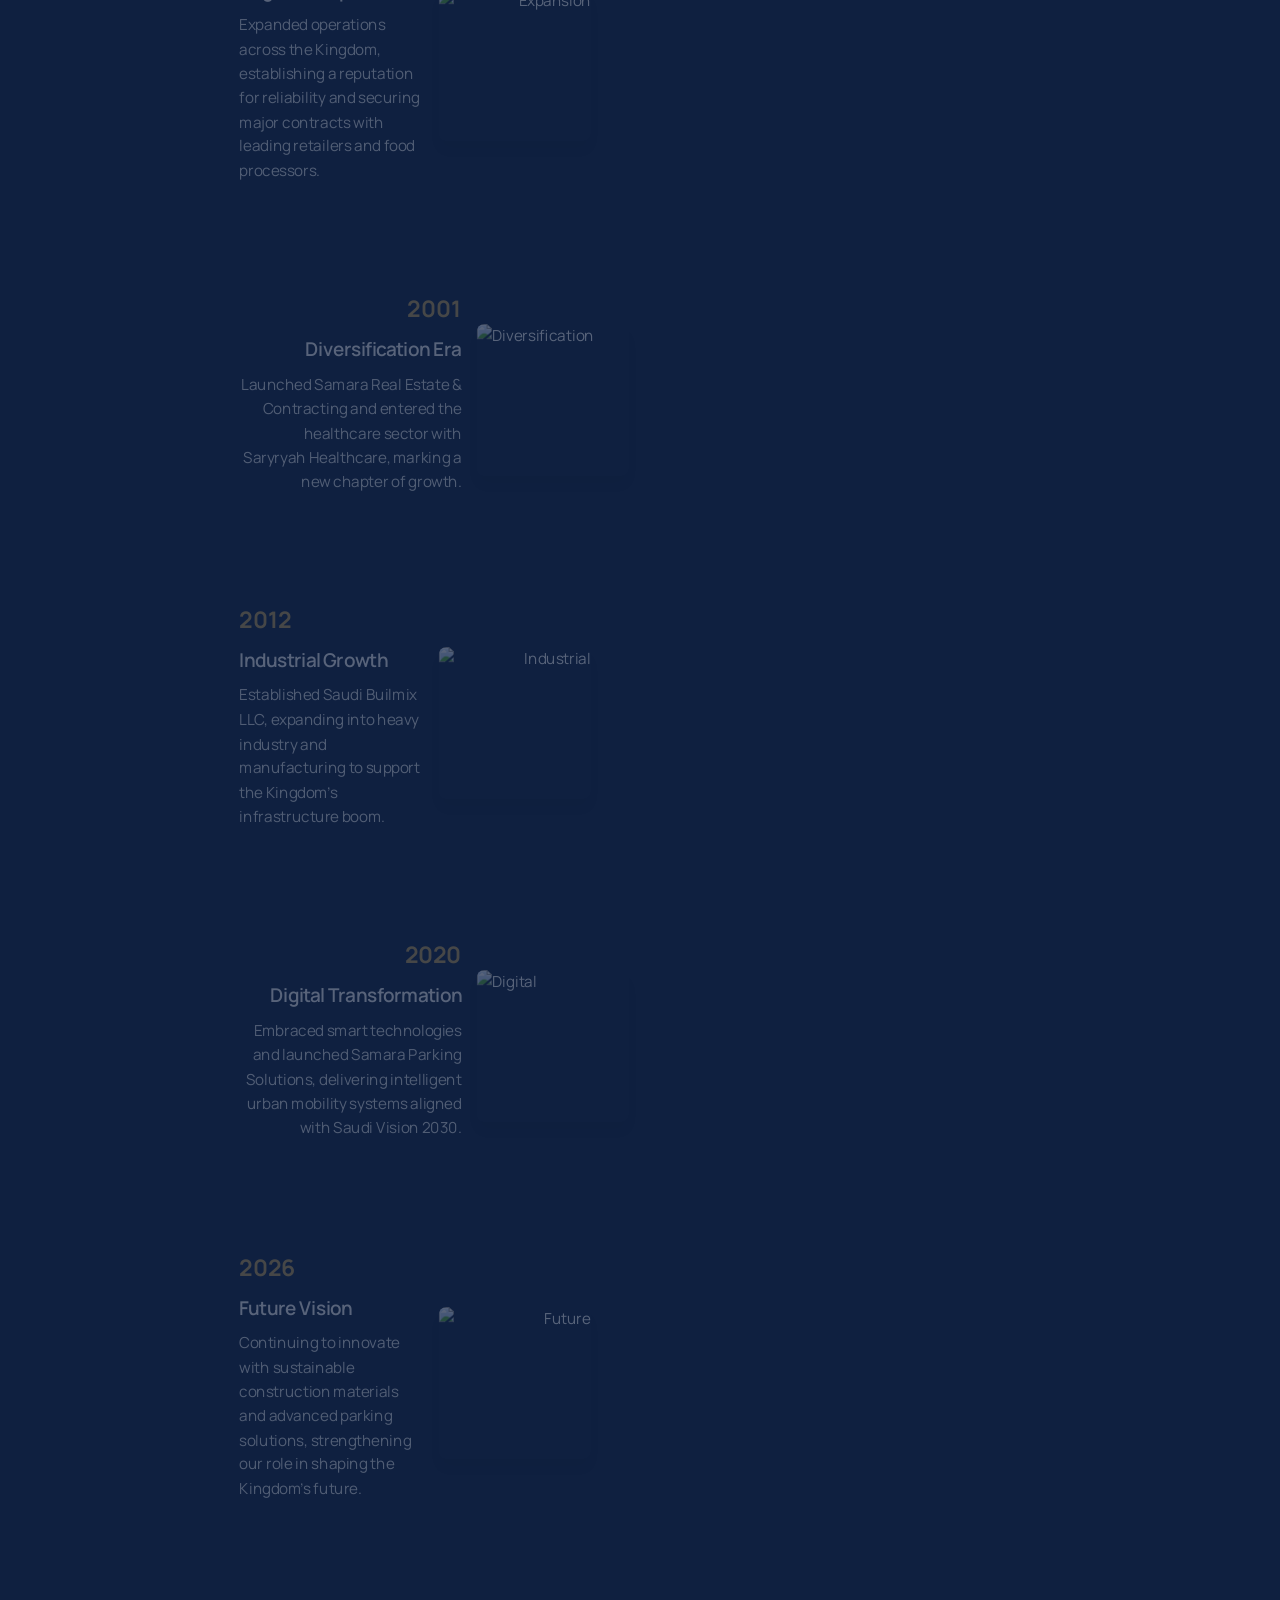
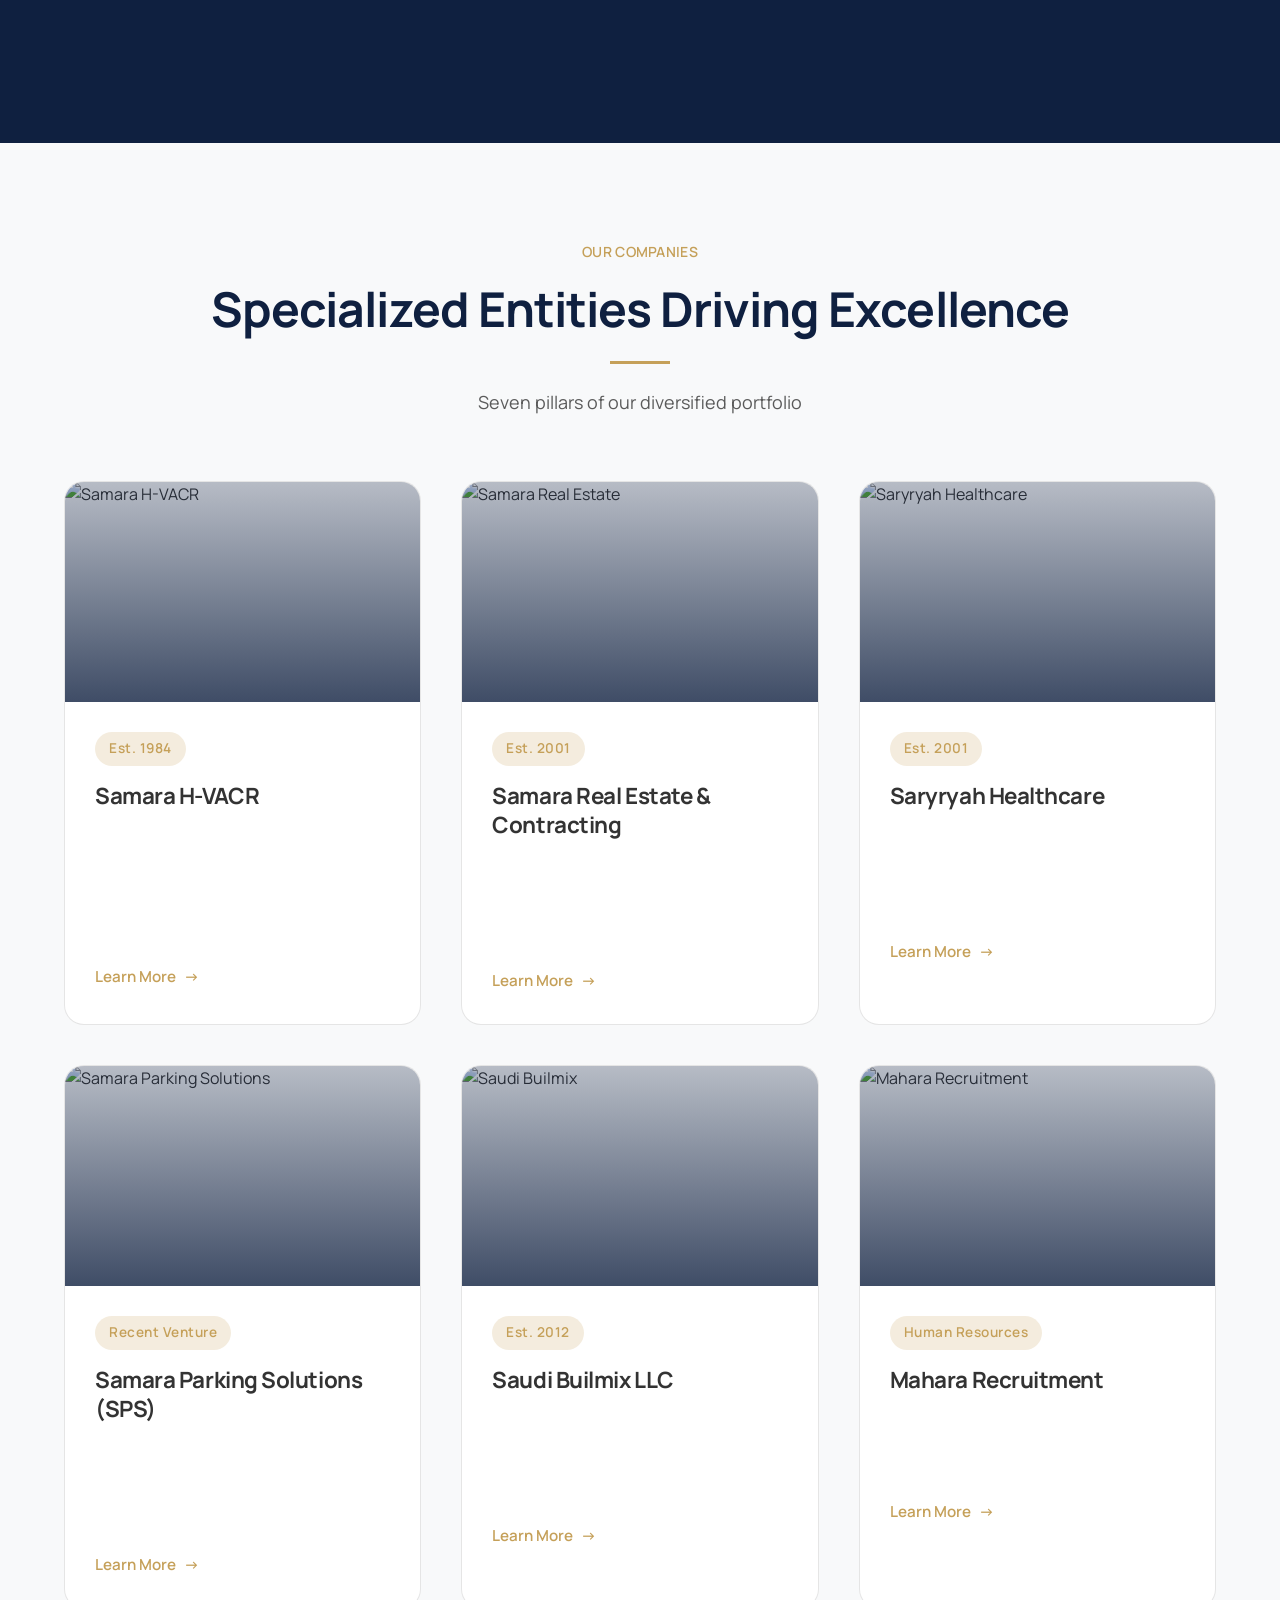
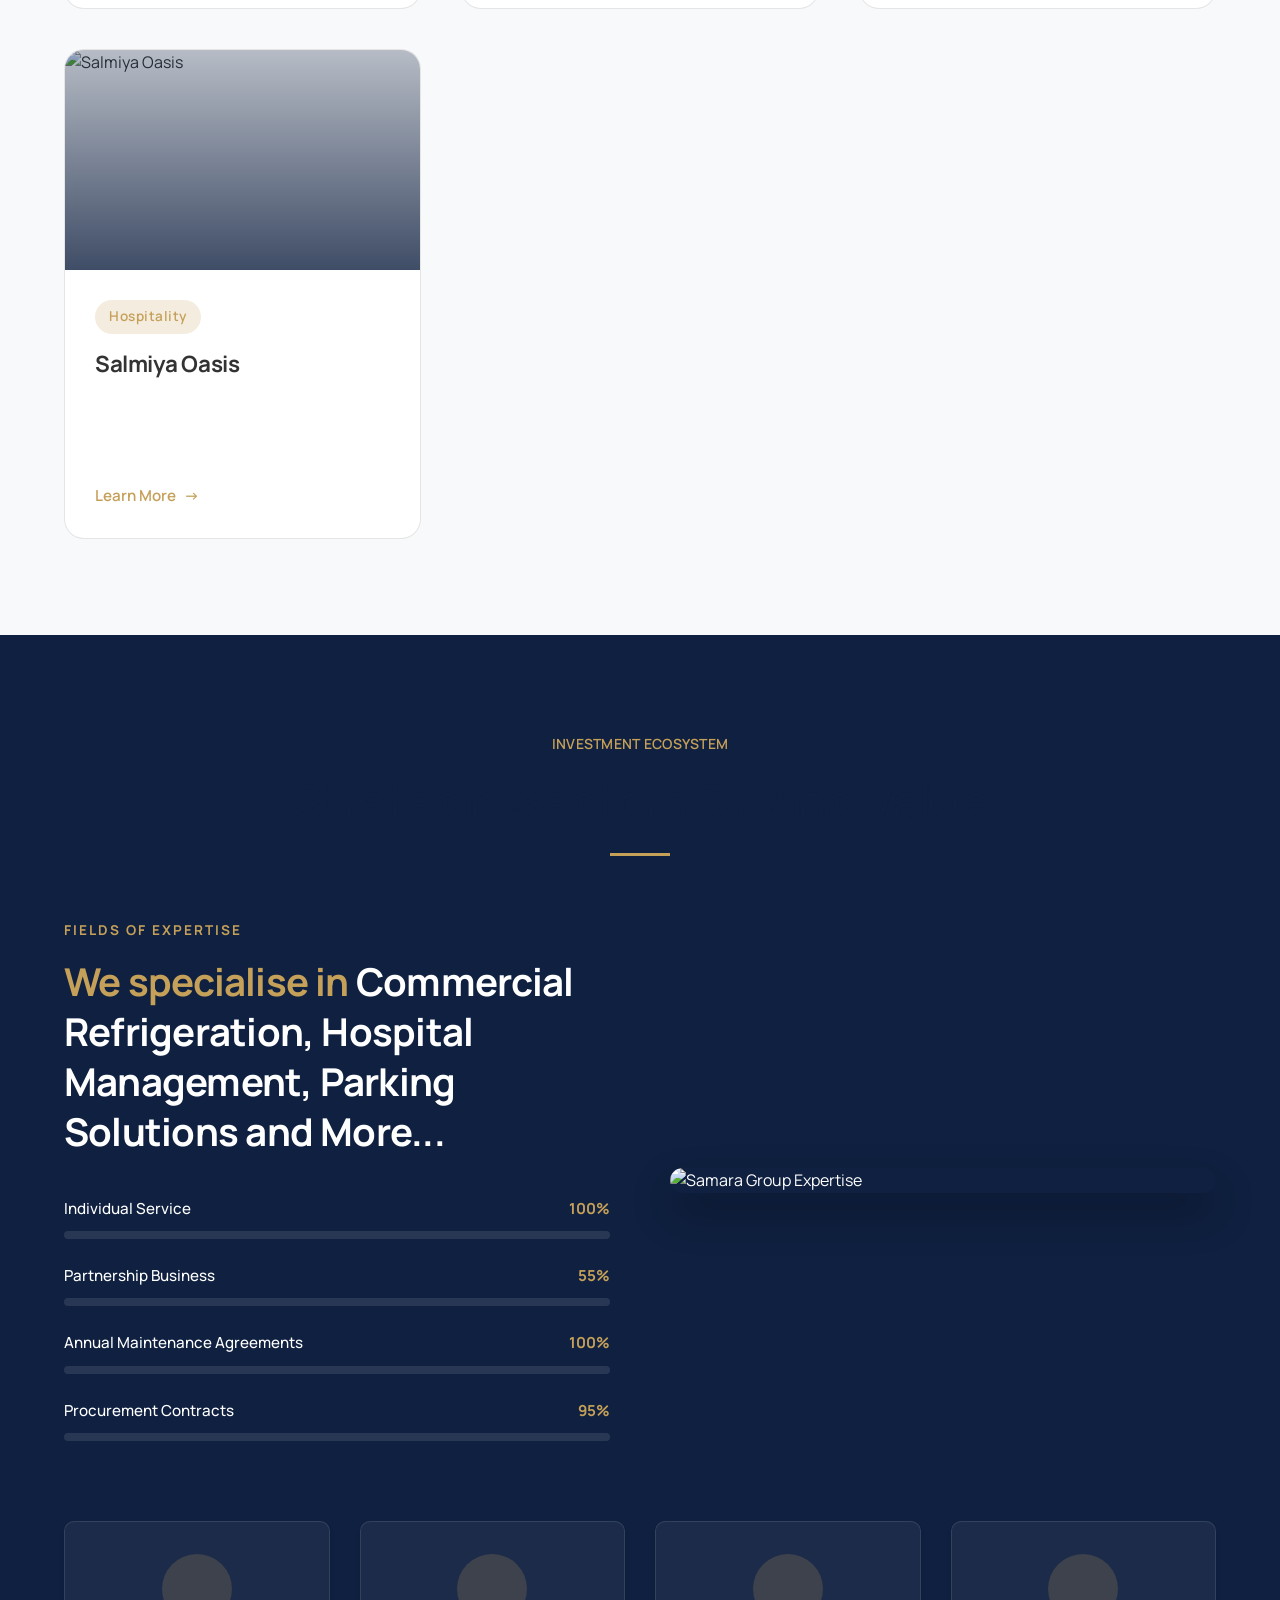
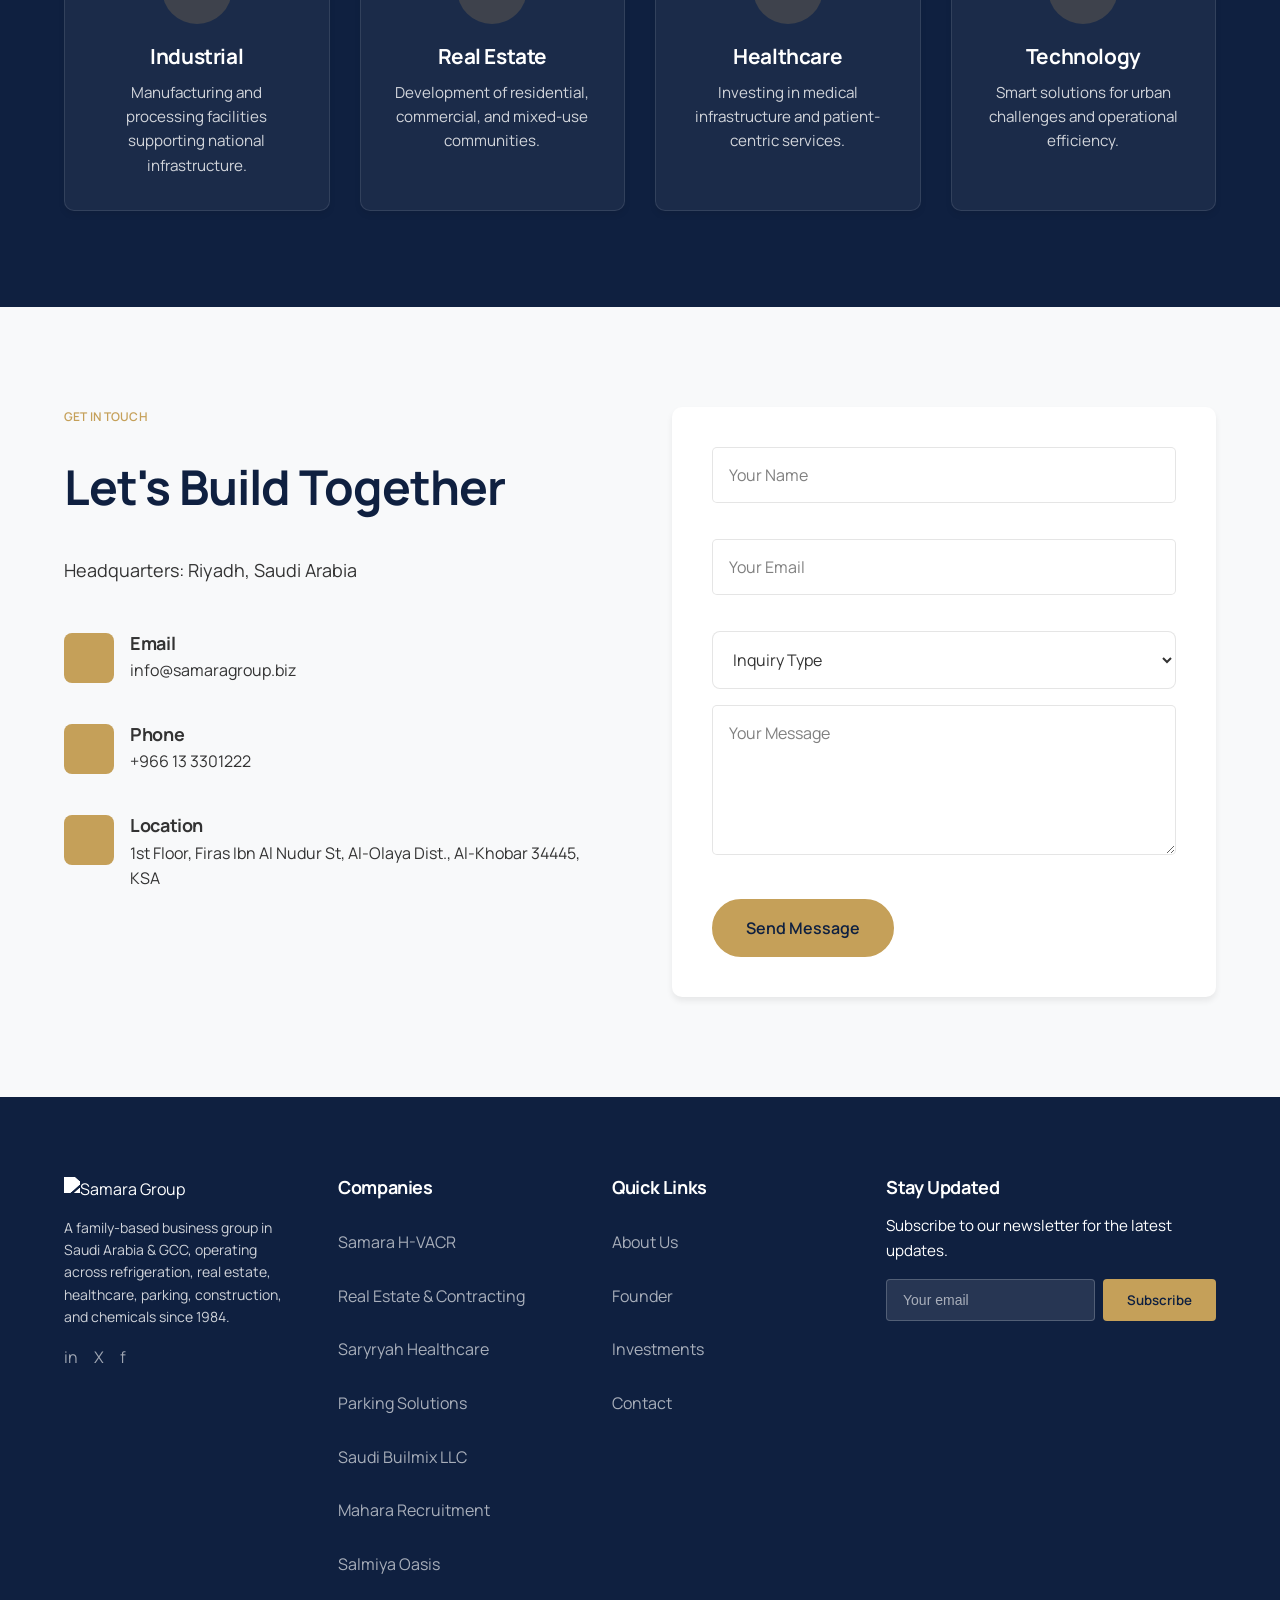
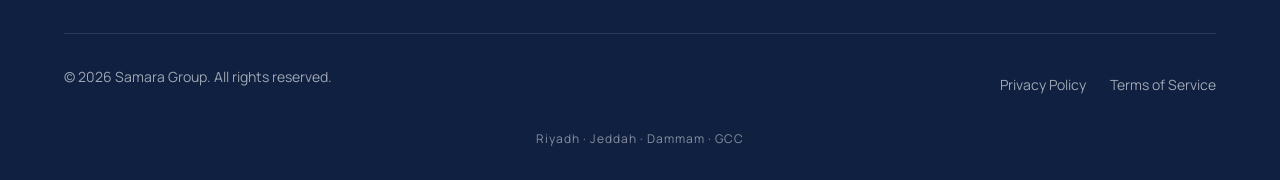
==== commit 3ff26a39: "Merge pull request #29 from Hadi-AI0/qwen-code-9fbeed3d-7cff-4bf6-aeed-e4bf116cfe24 Fix: Timeline al" ====
--- a/index.html
+++ b/index.html
@@ -199,7 +199,7 @@
           <div class="about-company-showcase">
             <h3 class="section-subtitle">Our Companies</h3>
             <div class="company-buttons">
-              <button class="company-btn" data-company="samara">Samara H-VACR</button>
+              <button class="company-btn active" data-company="samara">Samara H-VACR</button>
               <button class="company-btn" data-company="realestate">Real Estate</button>
               <button class="company-btn" data-company="sararyah">Saryryah</button>
               <button class="company-btn" data-company="parking">Parking</button>
@@ -209,12 +209,12 @@
             </div>
             <div class="company-info-box">
               <div class="company-info-header">
-                <h3 class="company-info-title" data-info-title>Builmix LLC</h3>
+                <h3 class="company-info-title" data-info-title="">Samara H-VACR</h3>
                 <div class="company-info-meta">
-                  <span class="company-info-category" data-info-category>Industrial Growth</span>
+                  <span class="company-info-category" data-info-category="">HVAC & Refrigeration</span>
                 </div>
               </div>
-              <p class="company-info-desc" data-info-desc>Specialty chemical additives and general construction services delivering quality-driven outcomes for industrial and civil projects across the Kingdom.</p>
+              <p class="company-info-desc" data-info-desc="">Leading provider of heating, ventilation, air conditioning, and refrigeration solutions delivering innovative climate control systems for residential, commercial, and industrial applications across the Kingdom.</p>
               <div class="company-info-divider"></div>
             </div>
           </div>
--- a/style-new.css
+++ b/style-new.css
@@ -691,6 +691,23 @@
   color: var(--color-white);
 }
 
+.section-dark h1,
+.section-dark h2,
+.section-dark h3,
+.section-dark h4,
+.section-dark h5,
+.section-dark h6,
+.section-dark p,
+.section-dark span,
+.section-dark a,
+.section-dark li {
+  color: var(--color-white);
+}
+
+.section-dark .section-subtitle {
+  color: rgba(255, 255, 255, 0.8);
+}
+
 .section-header {
   text-align: center;
   margin-bottom: var(--space-16);
@@ -1572,12 +1589,17 @@
   margin-left: 0;
   padding-right: var(--space-6);
   padding-left: var(--space-10);
+  left: 0;
+  text-align: right;
 }
 
 .timeline-milestone:nth-child(even) {
-  margin-left: 0;
+  margin-left: 0 !important;
   padding-left: var(--space-6);
-  padding-right: 0;
+  padding-right: 0 !important;
+  left: auto !important;
+  right: 0 !important;
+  text-align: left !important;
 }
 
 .timeline-content-wrapper {
@@ -2681,12 +2703,16 @@
   justify-content: center;
   align-items: center;
   margin: 40px 0;
+  width: 320px !important;
+  max-width: 320px !important;
 }
 
 .radio-input {
   position: relative;
   height: 280px;
-  width: 230px;
+  width: 320px !important;
+  max-width: 320px !important;
+  width: 320px;
   background: var(--color-navy);
   border: 2px solid rgba(255, 255, 255, 0.1);
   border-radius: 30px;
@@ -2765,17 +2791,19 @@
   font-family: var(--font-heading);
   font-weight: 900;
   font-size: 1rem;
-  color: var(--color-gold);
+  color: var(--color-gold) !important;
   margin-bottom: -5px;
+  text-shadow: 0 2px 4px rgba(0,0,0,0.8);
 }
 
 .wheel-label .label {
   font-family: var(--font-heading);
   font-weight: 900;
   font-size: 1.5rem;
-  color: var(--color-white);
+  color: var(--color-white) !important;
   letter-spacing: -1px;
   text-transform: uppercase;
+  text-shadow: 0 2px 4px rgba(0,0,0,0.8);
 }
 
 .radio-input:has(#value-1:checked) .wheel-label {
@@ -3286,6 +3314,10 @@
 
 .dark-section .board-member-info h4 {
   color: var(--color-white);
+}
+
+.dark-section .board-member-info p {
+  color: var(--color-gold);
 }
 
 .dark-section .board-title,
@@ -4235,6 +4267,8 @@
   transform: translateX(-50%);
   width: 2px;
   height: 100%;
+  background: var(--color-accent);
+}
 
 /* ============================================
    COMPANY SHOWCASE - MISSING CLASSES
@@ -4242,94 +4276,108 @@
 .about-company-showcase {
   margin-top: var(--space-16);
   padding-top: var(--space-16);
-  border-top: 2px solid rgba(15, 32, 64, 0.1);
+  border-top: 2px solid rgba(201, 168, 76, 0.3);
+  background: rgba(15, 32, 64, 0.6);
+  padding: 3rem;
+  border-radius: 12px;
+  color: var(--color-white);
+  text-align: center;
+  backdrop-filter: blur(10px);
 }
 
 .company-buttons {
   display: flex;
   flex-wrap: wrap;
-  gap: var(--space-2);
-  margin-bottom: var(--space-6);
-  justify-content: flex-start;
+  gap: 1rem;
+  margin-bottom: 2rem;
+  justify-content: center;
 }
 
 .company-btn {
-  padding: var(--space-2) var(--space-4);
-  font-size: var(--text-xs);
-  font-weight: var(--font-semibold);
+  padding: 0.75rem 1.5rem;
+  font-size: 0.85rem;
+  font-weight: 600;
   text-transform: uppercase;
-  letter-spacing: var(--tracking-wide);
-  border: 1px solid rgba(15, 32, 64, 0.2);
+  letter-spacing: 1px;
+  border: 1px solid var(--color-gold);
   background: transparent;
-  color: var(--color-navy);
+  color: var(--color-gold);
   cursor: pointer;
-  border-radius: var(--radius-full);
-  transition: all var(--transition-base);
+  border-radius: 30px;
+  transition: all 0.3s ease;
 }
 
 .company-btn:hover {
   border-color: var(--color-gold);
-  color: var(--color-gold);
+  background: var(--color-gold);
+  color: var(--color-navy);
+  transform: translateY(-2px);
 }
 
 .company-btn.active {
   background: var(--color-gold);
   border-color: var(--color-gold);
   color: var(--color-navy);
+  transform: translateY(-2px);
+  box-shadow: 0 4px 15px rgba(201, 168, 76, 0.4);
 }
 
 .company-info-box {
-  border: 1px solid rgba(15, 32, 64, 0.1);
-  background: var(--color-white);
-  padding: var(--space-8);
-  border-radius: var(--radius-md);
-  box-shadow: var(--shadow-md);
+  background: rgba(255, 255, 255, 0.03);
+  padding: 2.5rem;
+  border-radius: 8px;
+  border-left: 4px solid var(--color-gold);
+  text-align: left;
+  min-height: 200px;
+  display: flex;
+  flex-direction: column;
+  justify-content: center;
+  box-shadow: 0 4px 20px rgba(0,0,0,0.3);
 }
 
 .company-info-header {
-  display: flex;
-  align-items: flex-start;
-  justify-content: space-between;
-  margin-bottom: var(--space-3);
-  gap: var(--space-4);
+  margin-bottom: 1.5rem;
 }
 
 .company-info-title {
   font-family: var(--font-heading);
-  font-size: var(--text-xl);
-  font-weight: var(--font-bold);
-  color: var(--color-navy);
+  font-size: 2rem;
+  color: var(--color-white);
+  margin: 0 0 0.5rem 0;
+  font-weight: 700;
+}
+
+.company-info-meta {
+  display: flex;
+  flex-direction: column;
+  gap: 0.5rem;
+}
+
+.company-info-category {
+  display: inline-block;
+  background: rgba(201, 168, 76, 0.15);
+  color: var(--color-gold);
+  padding: 0.4rem 1rem;
+  border-radius: 20px;
+  font-size: 0.85rem;
+  font-weight: 600;
+  text-transform: uppercase;
+  letter-spacing: 1px;
+  align-self: flex-start;
+}
+
+.company-info-desc {
+  color: rgba(255, 255, 255, 0.85);
+  font-size: 1.05rem;
+  line-height: 1.7;
   margin: 0;
 }
 
-.company-info-meta {
-  flex-shrink: 0;
-  display: flex;
-  flex-direction: column;
-  gap: var(--space-1);
-  align-items: flex-end;
-}
-
-.company-info-category {
-  color: var(--color-gold);
-  font-size: var(--text-xs);
-  text-transform: uppercase;
-  letter-spacing: var(--tracking-wide);
-  font-weight: var(--font-semibold);
-}
-
-.company-info-desc {
-  color: var(--color-charcoal);
-  line-height: var(--leading-relaxed);
-  margin: 0;
-  font-size: var(--text-base);
-  opacity: 0.9;
-}
-
 .company-info-divider {
-  margin-top: var(--space-6);
   height: 1px;
-  background: linear-gradient(to right, var(--color-gold), transparent);
+  background: linear-gradient(90deg, var(--color-gold), transparent);
+  margin-top: 1.5rem;
+  opacity: 0.5;
 }
 
 /* Light section variant */
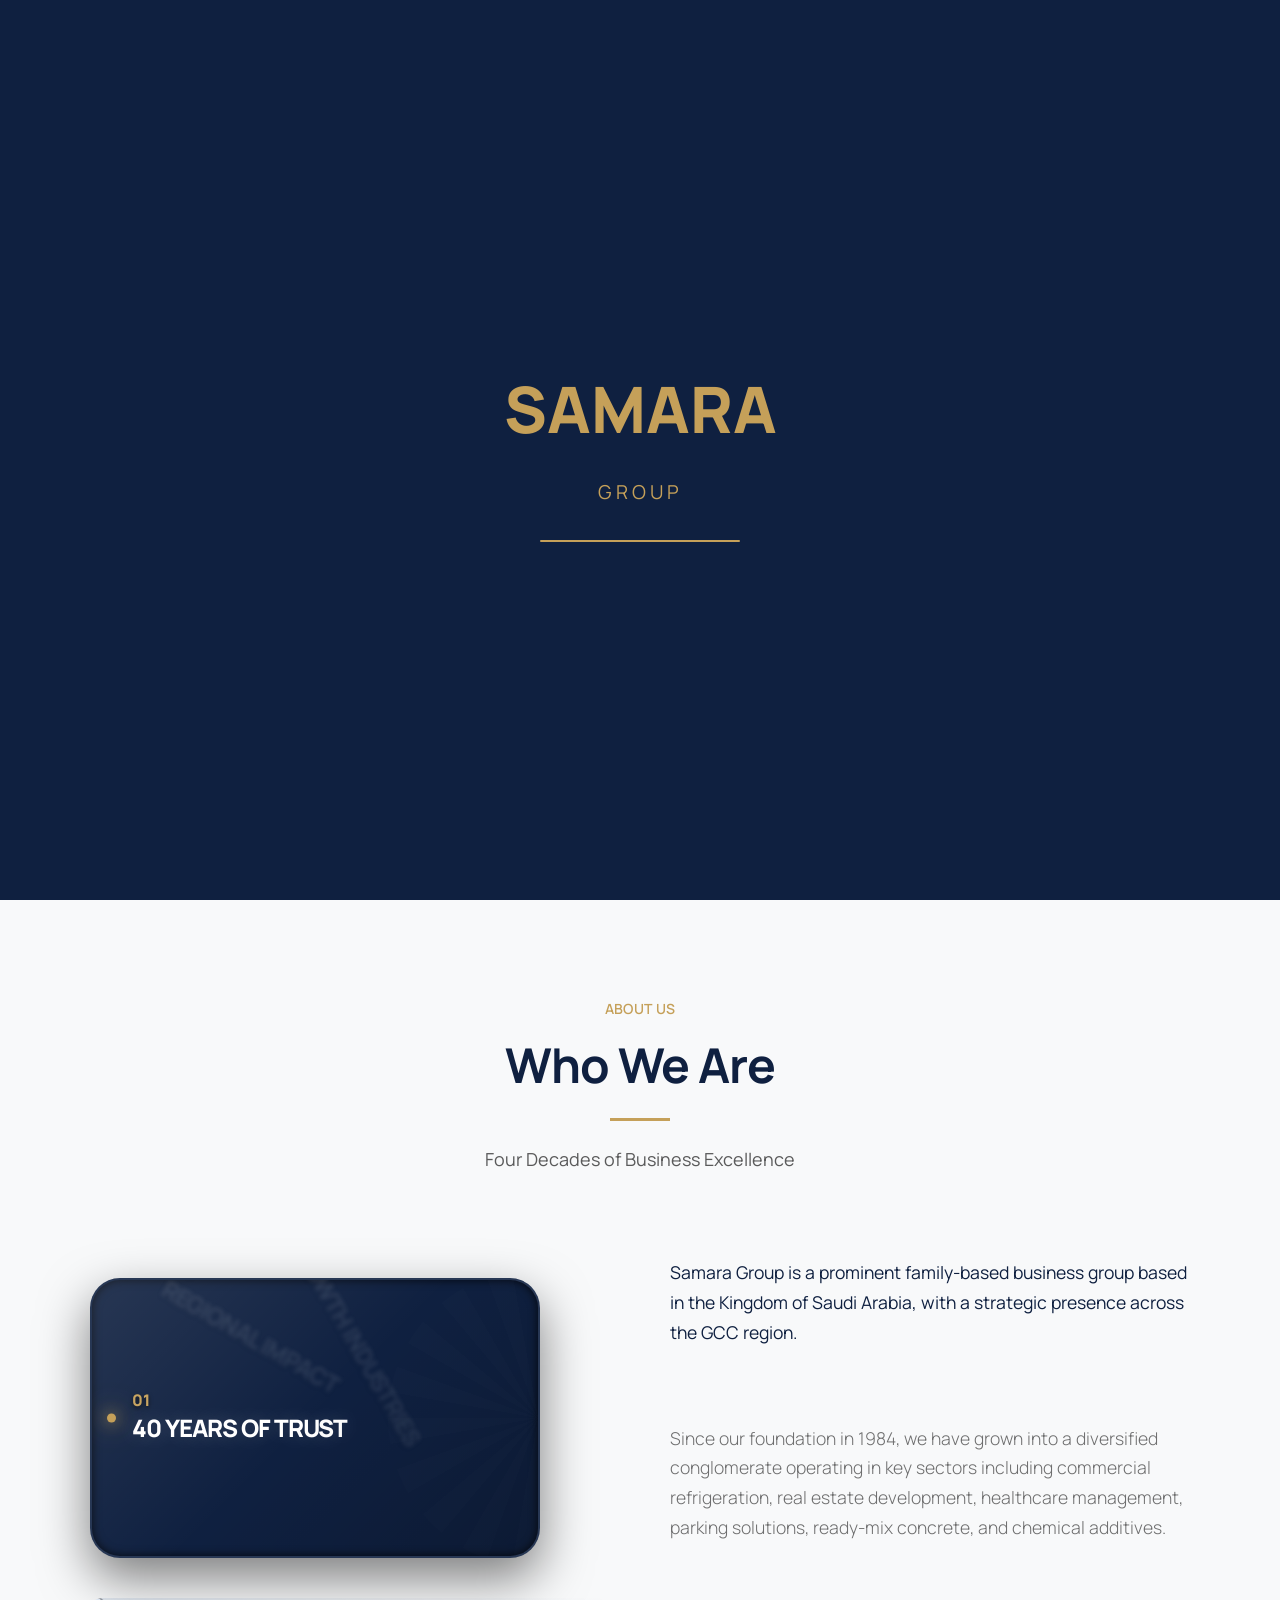
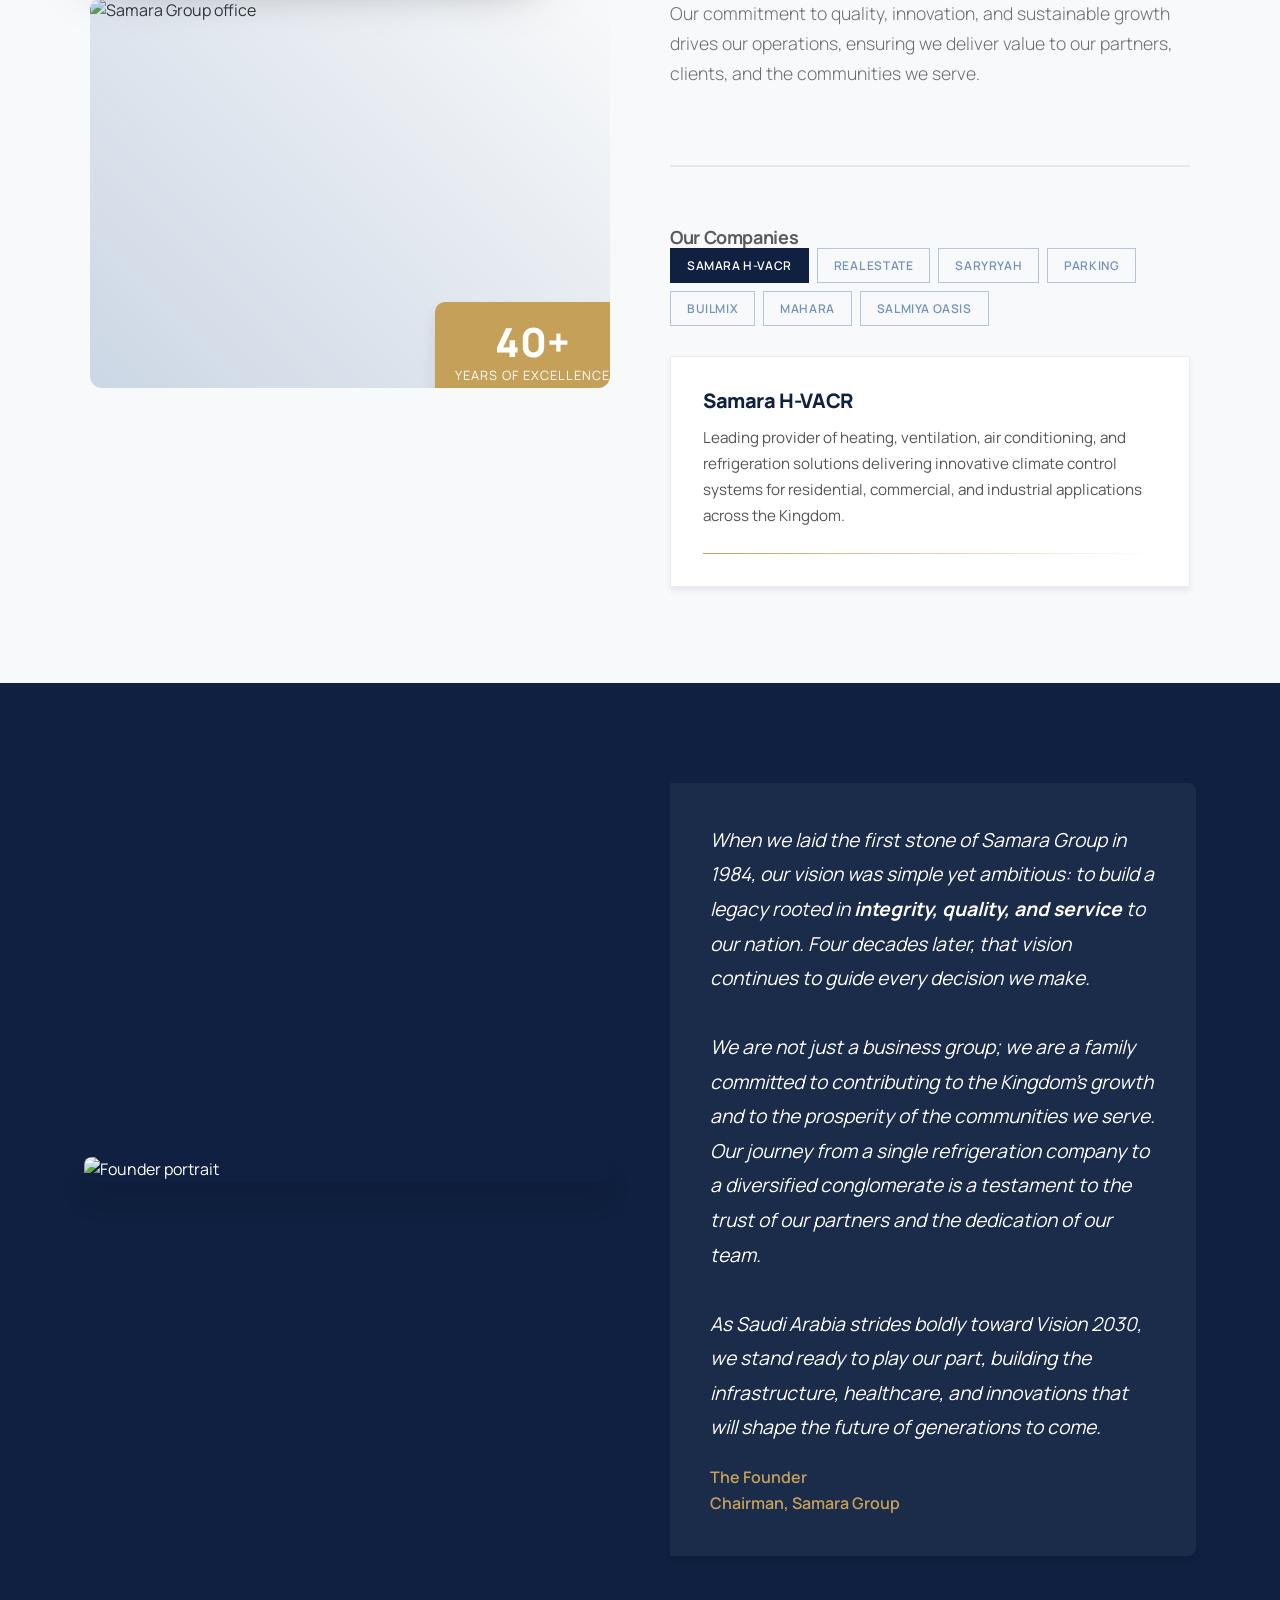
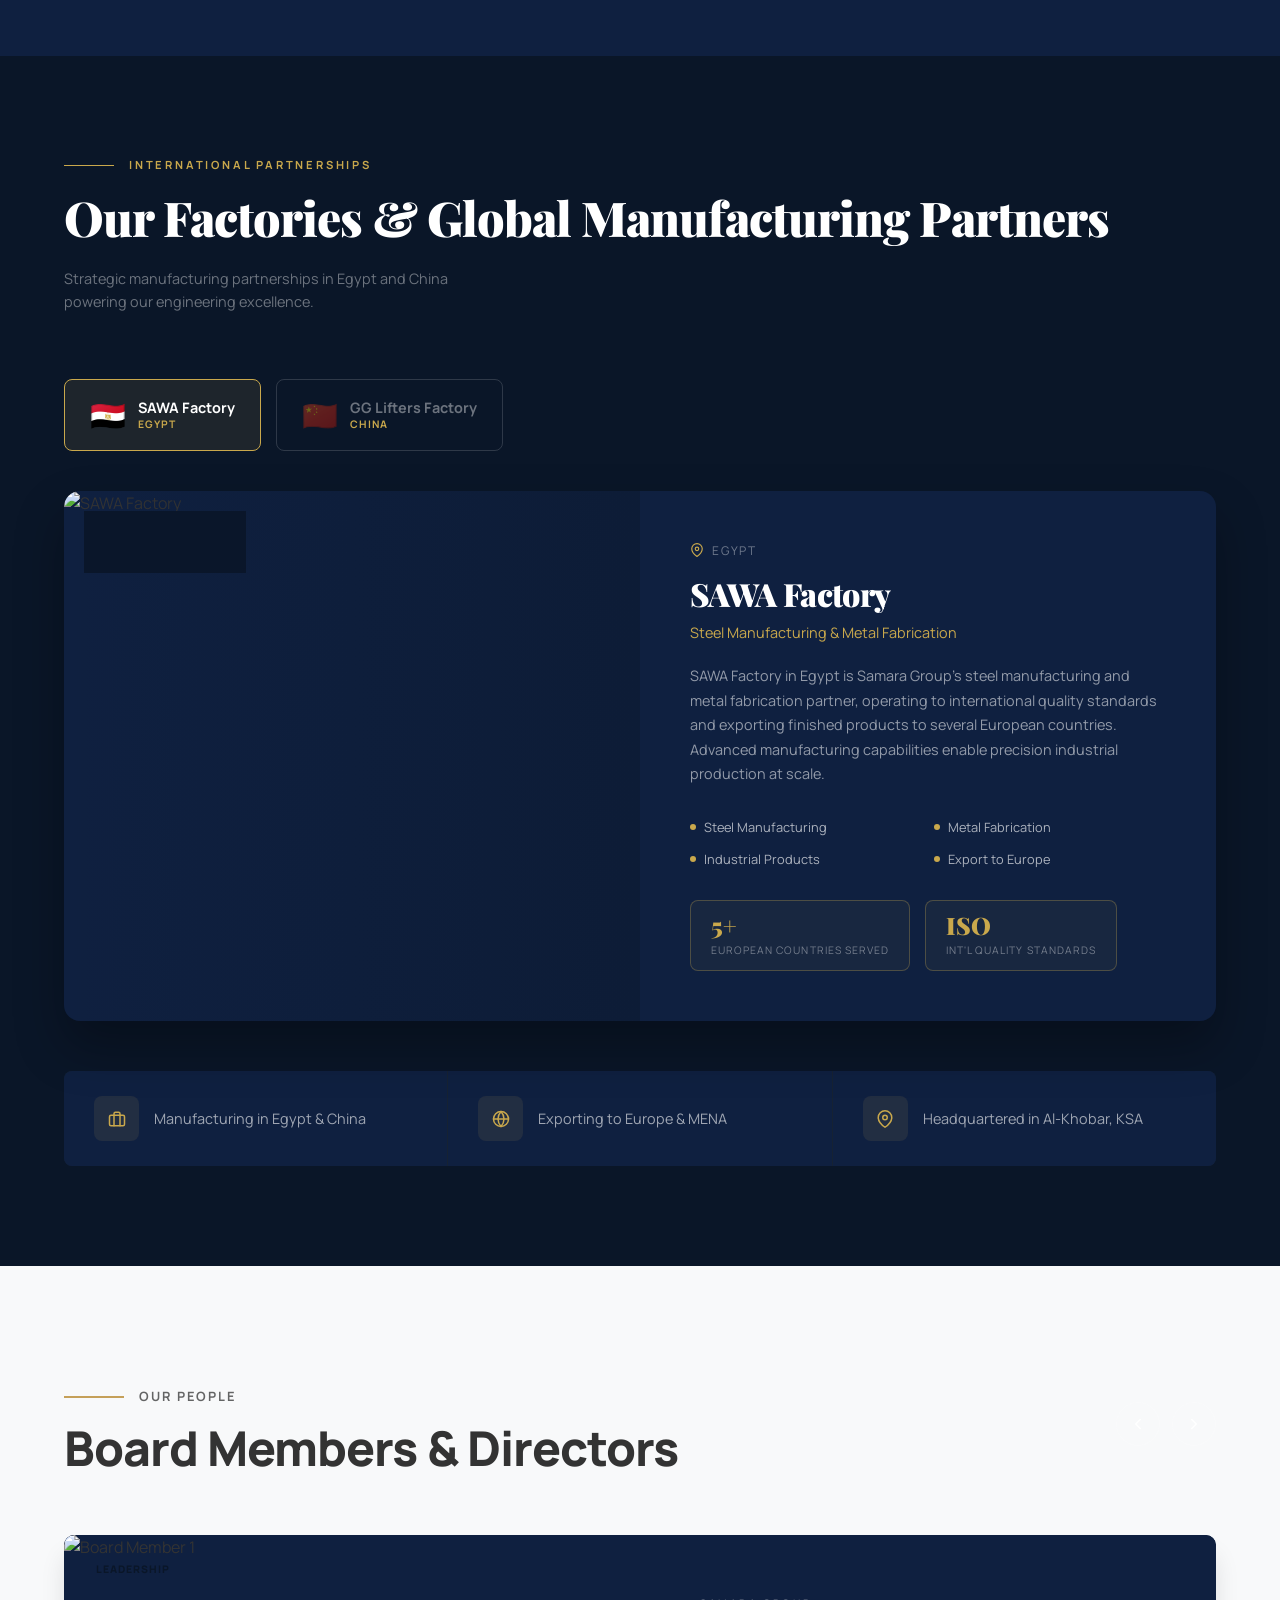
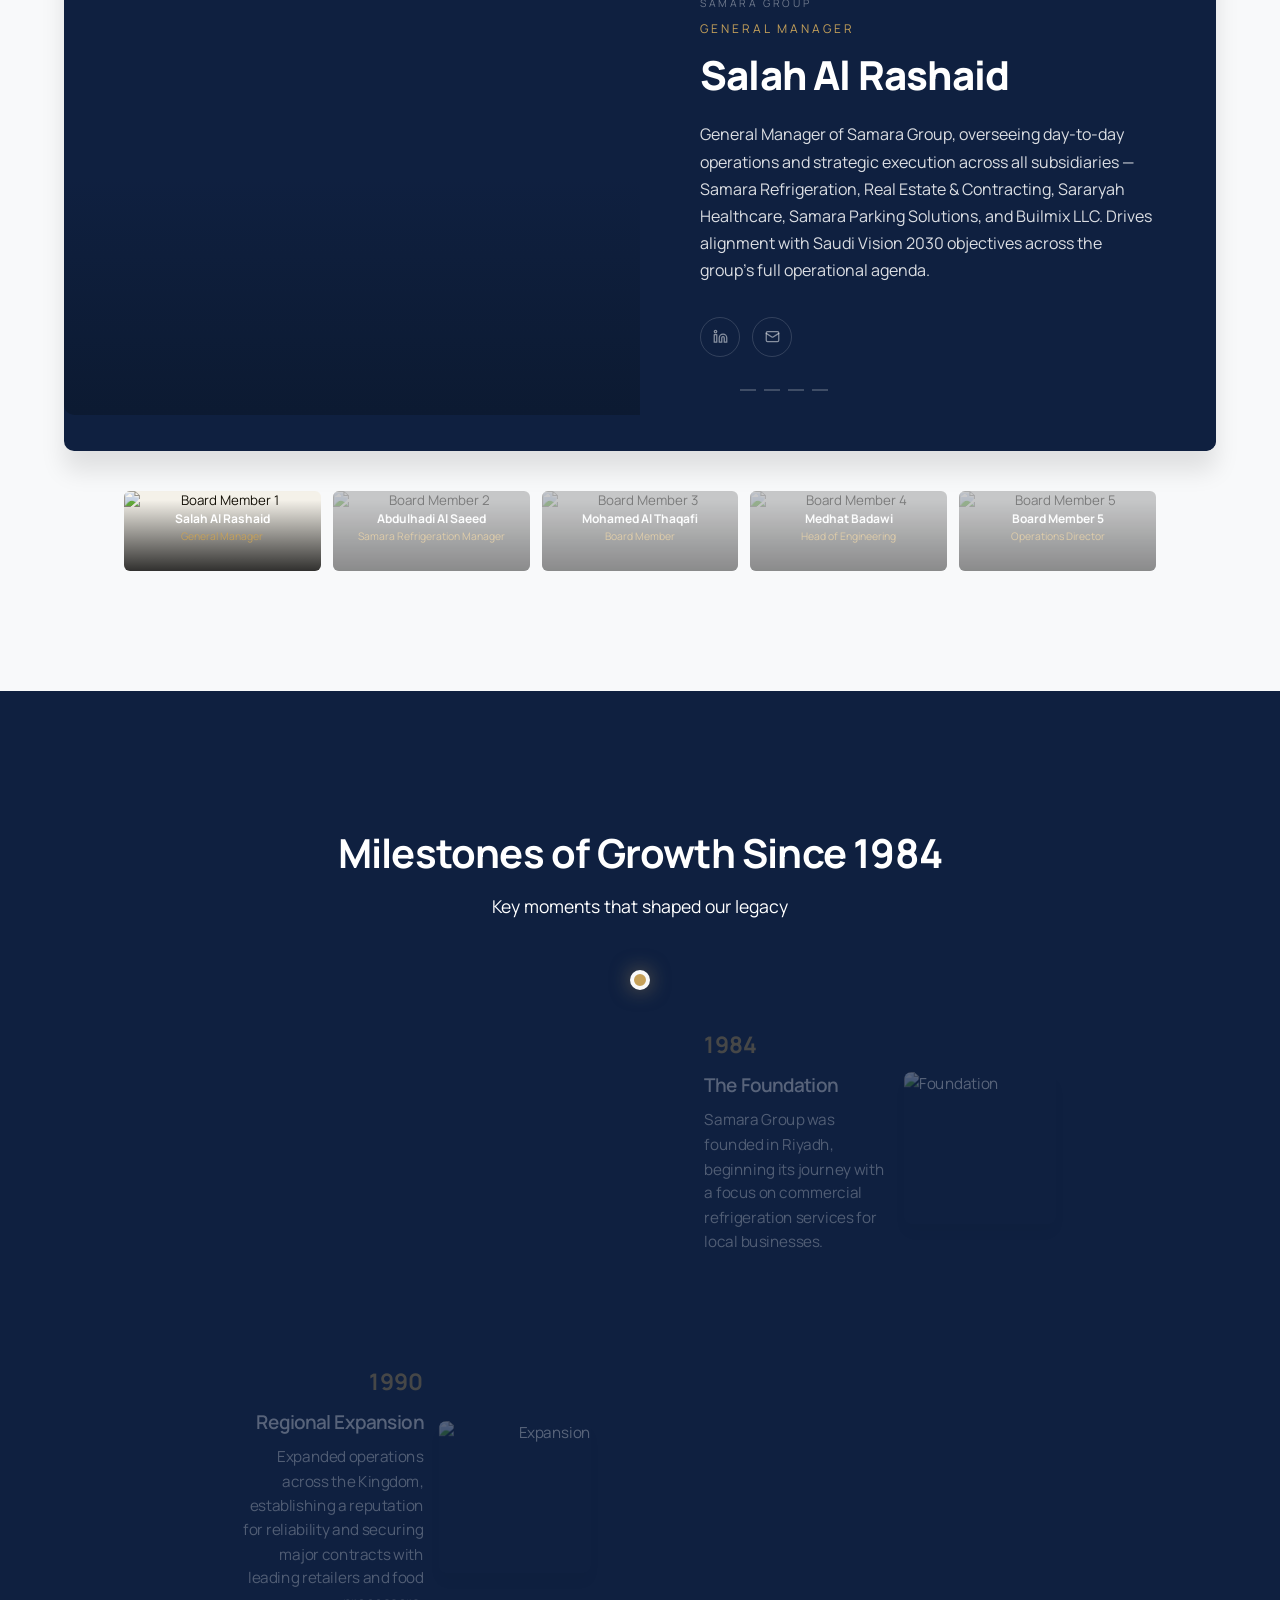
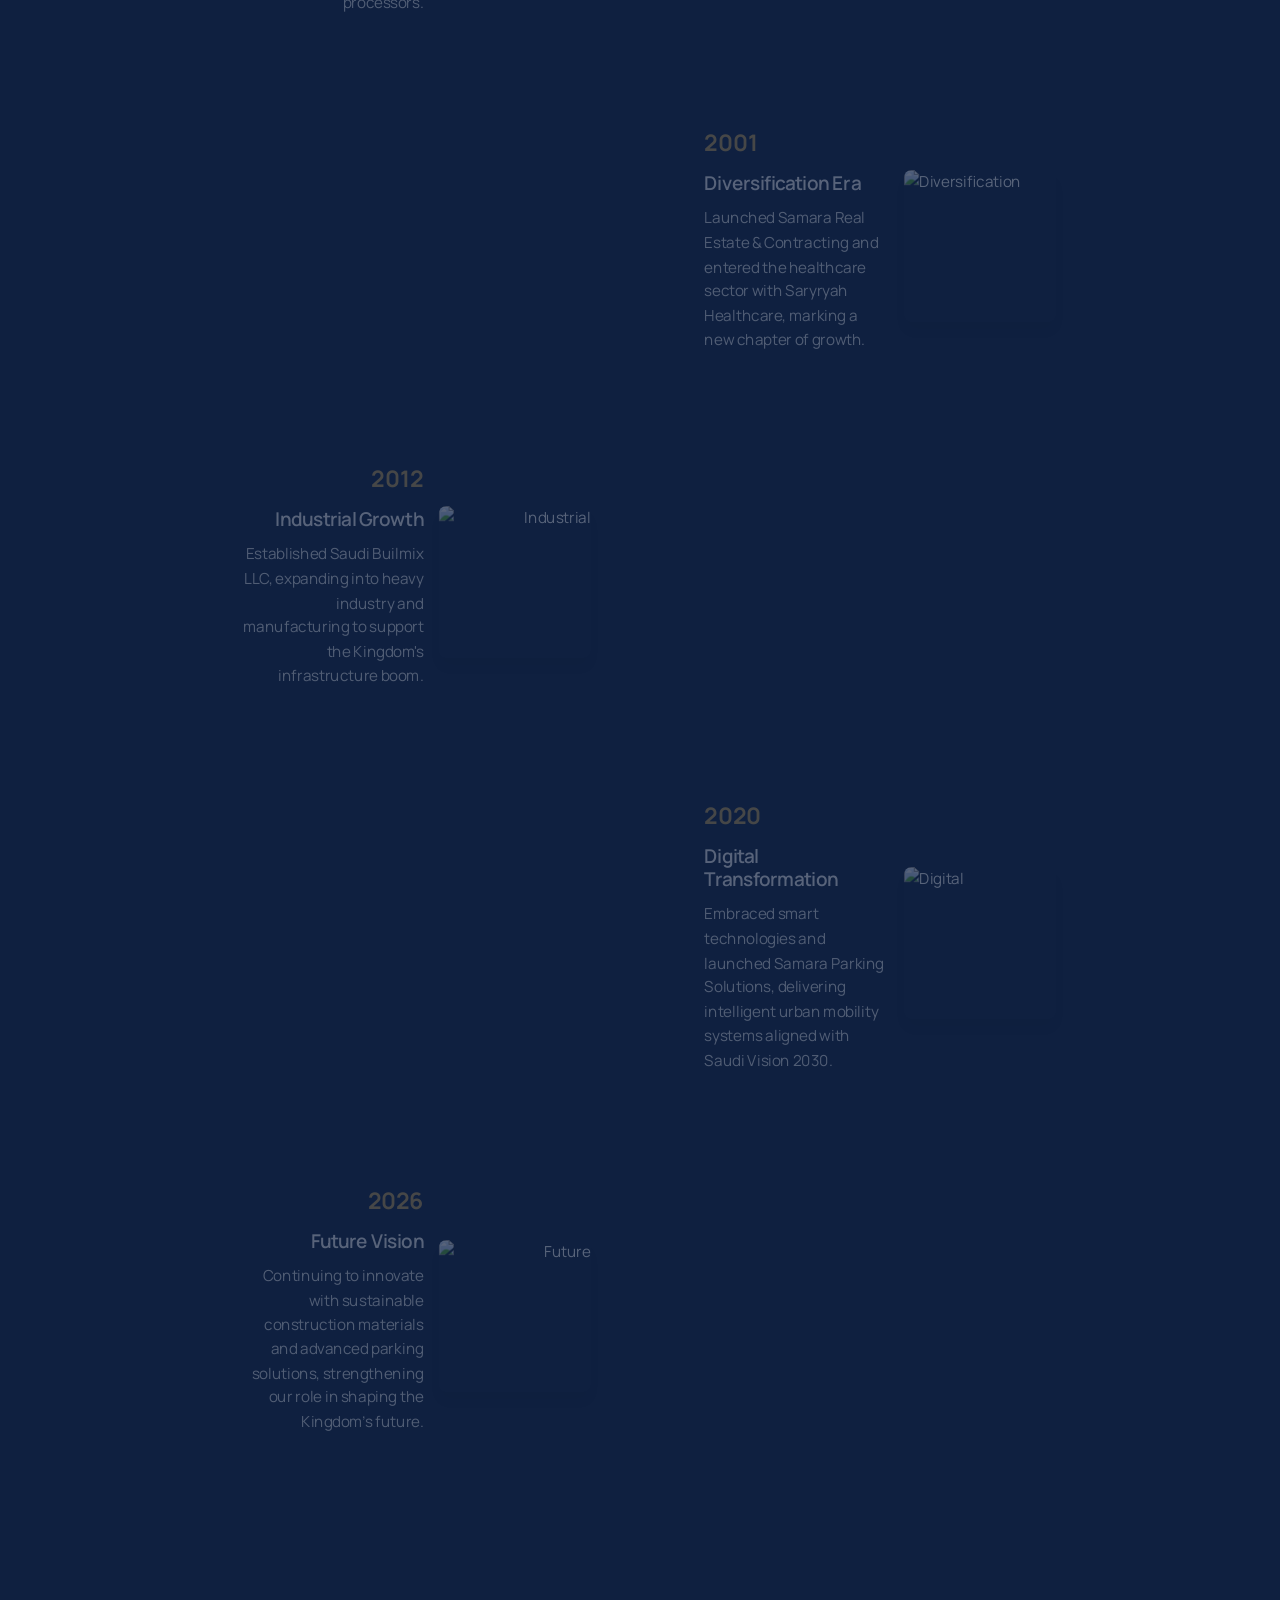
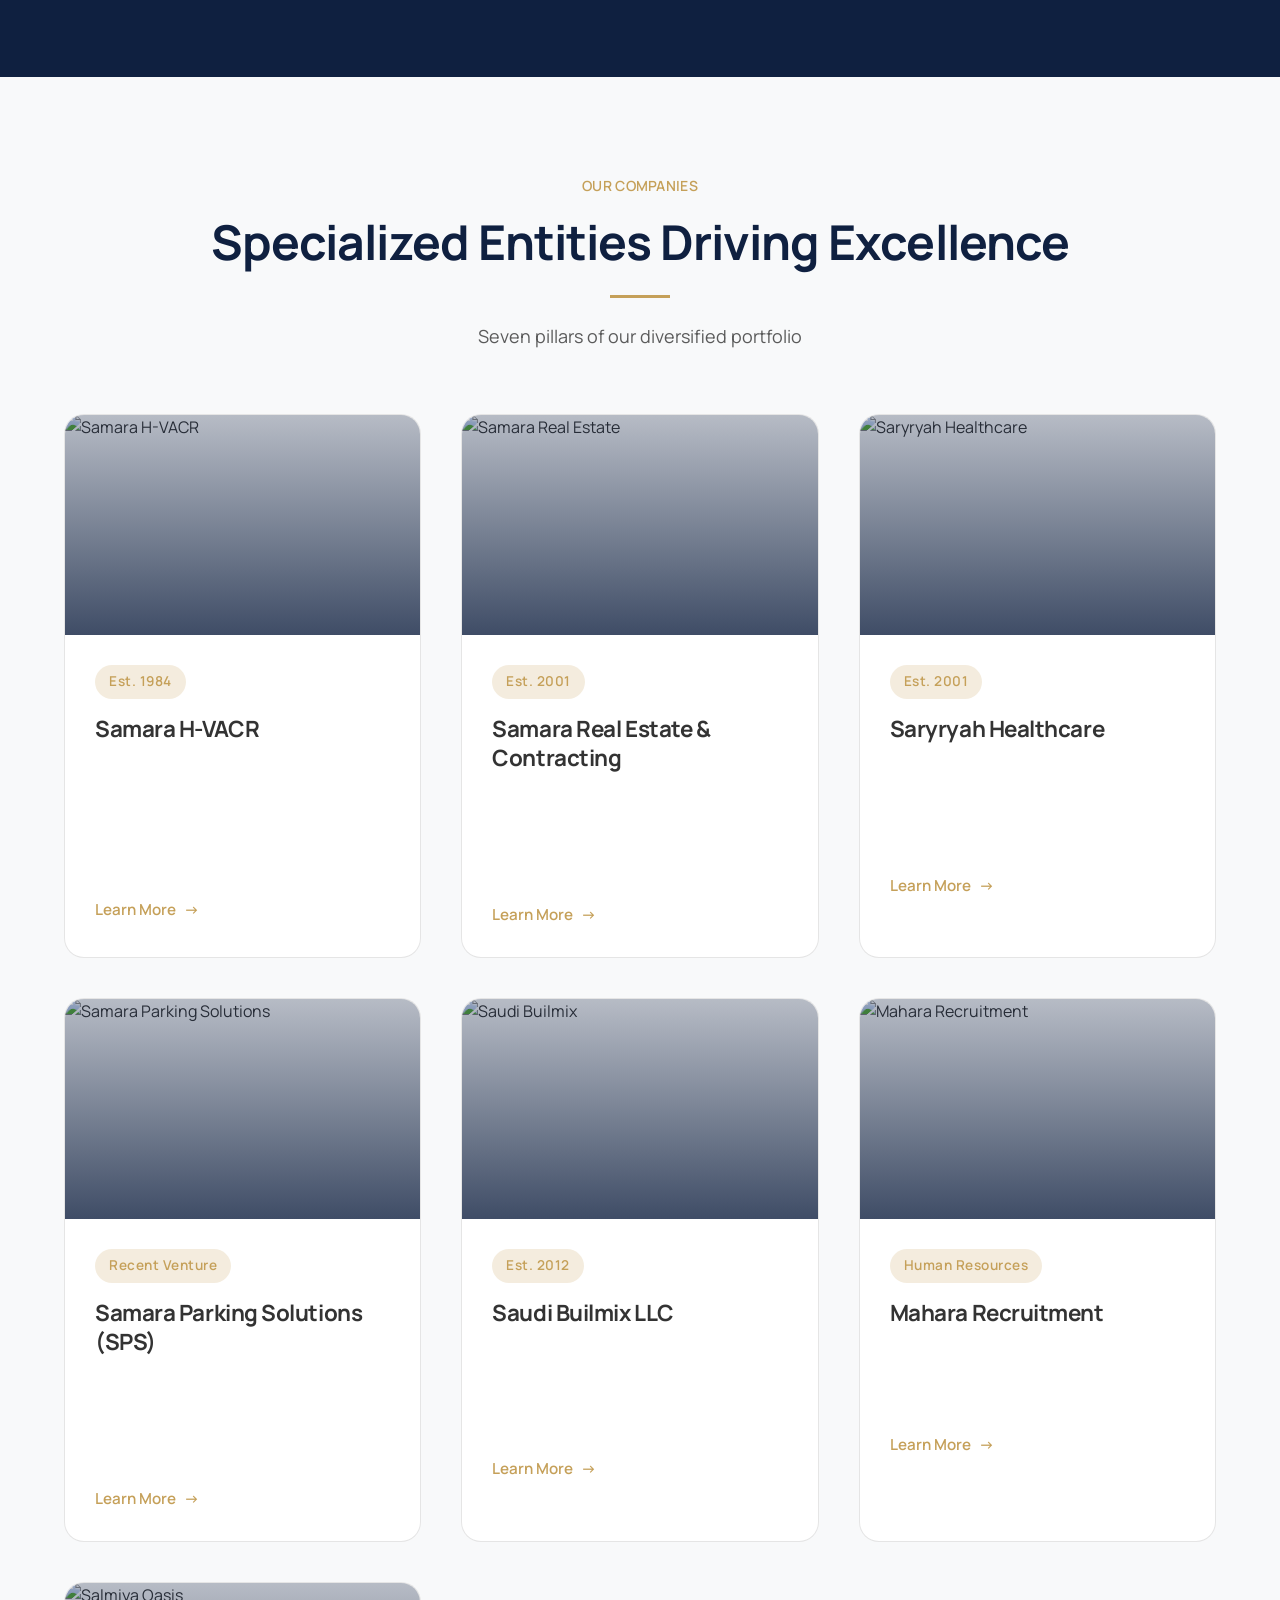
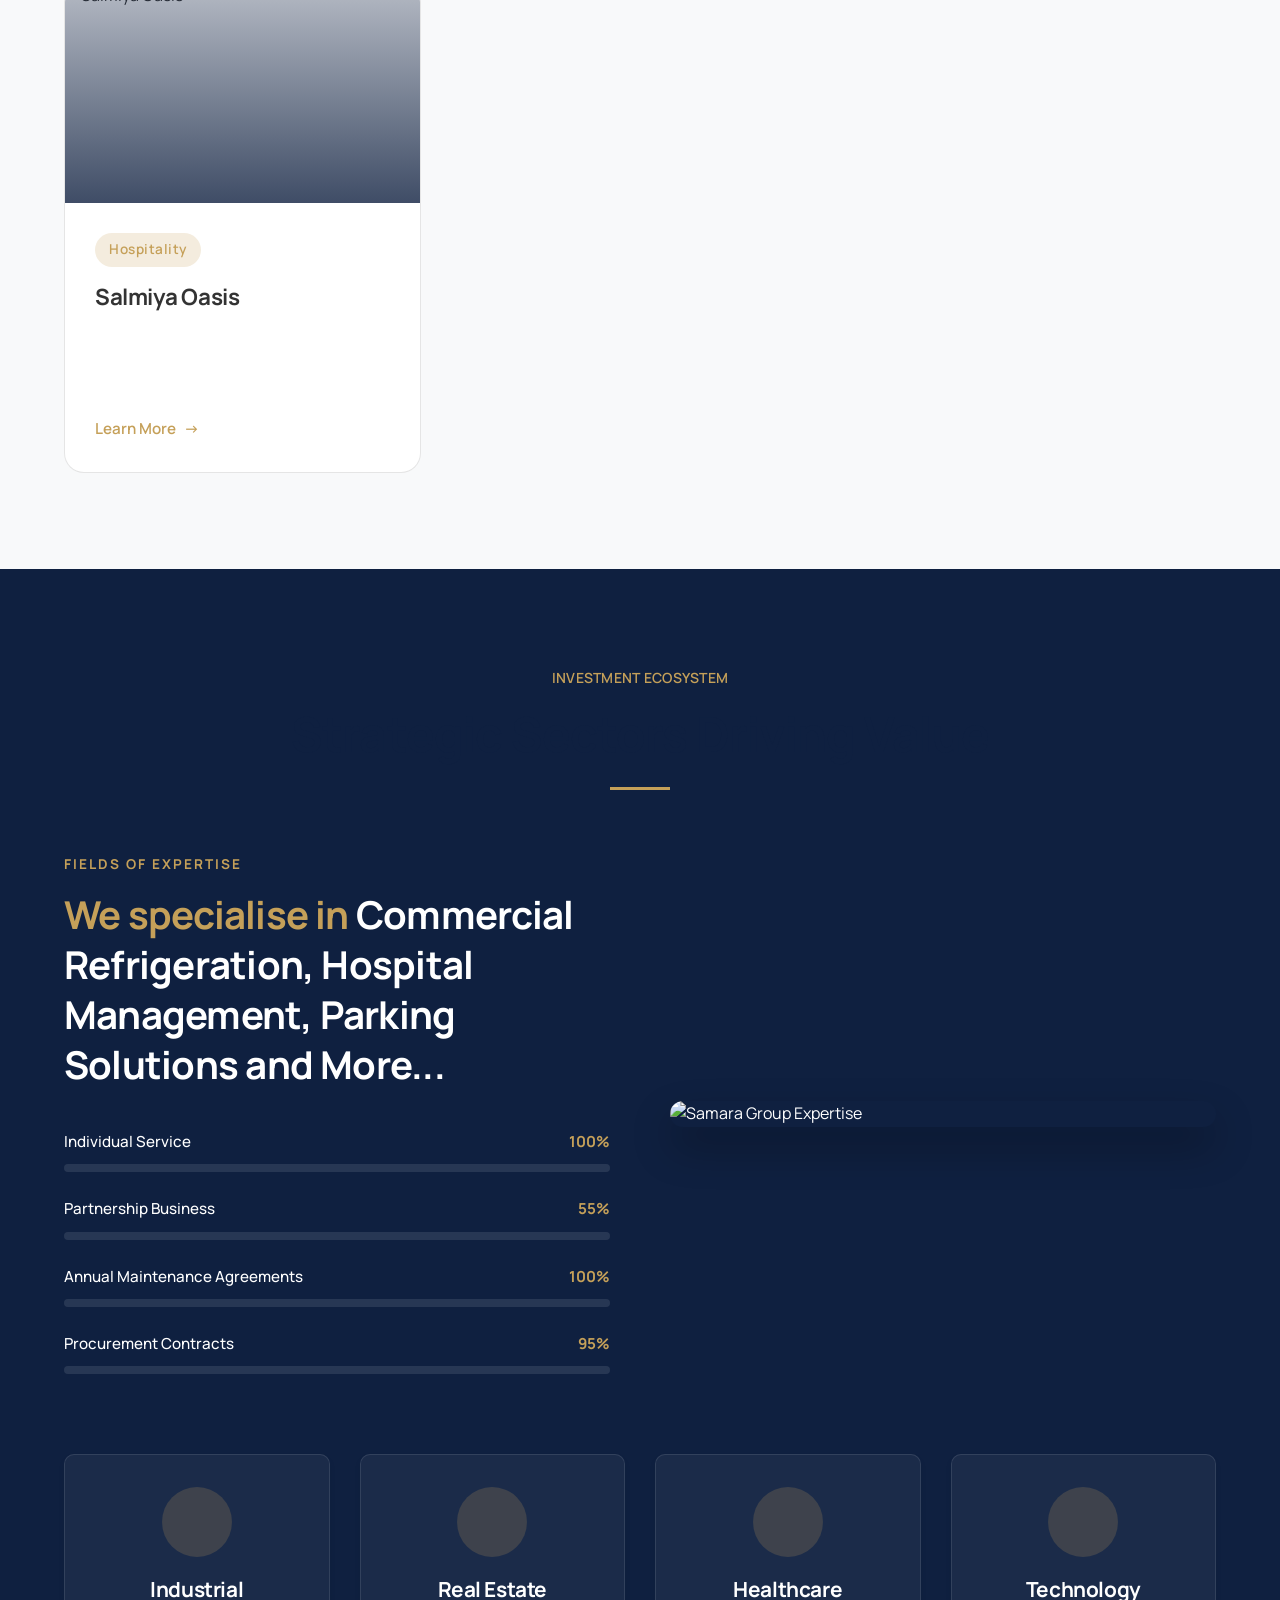
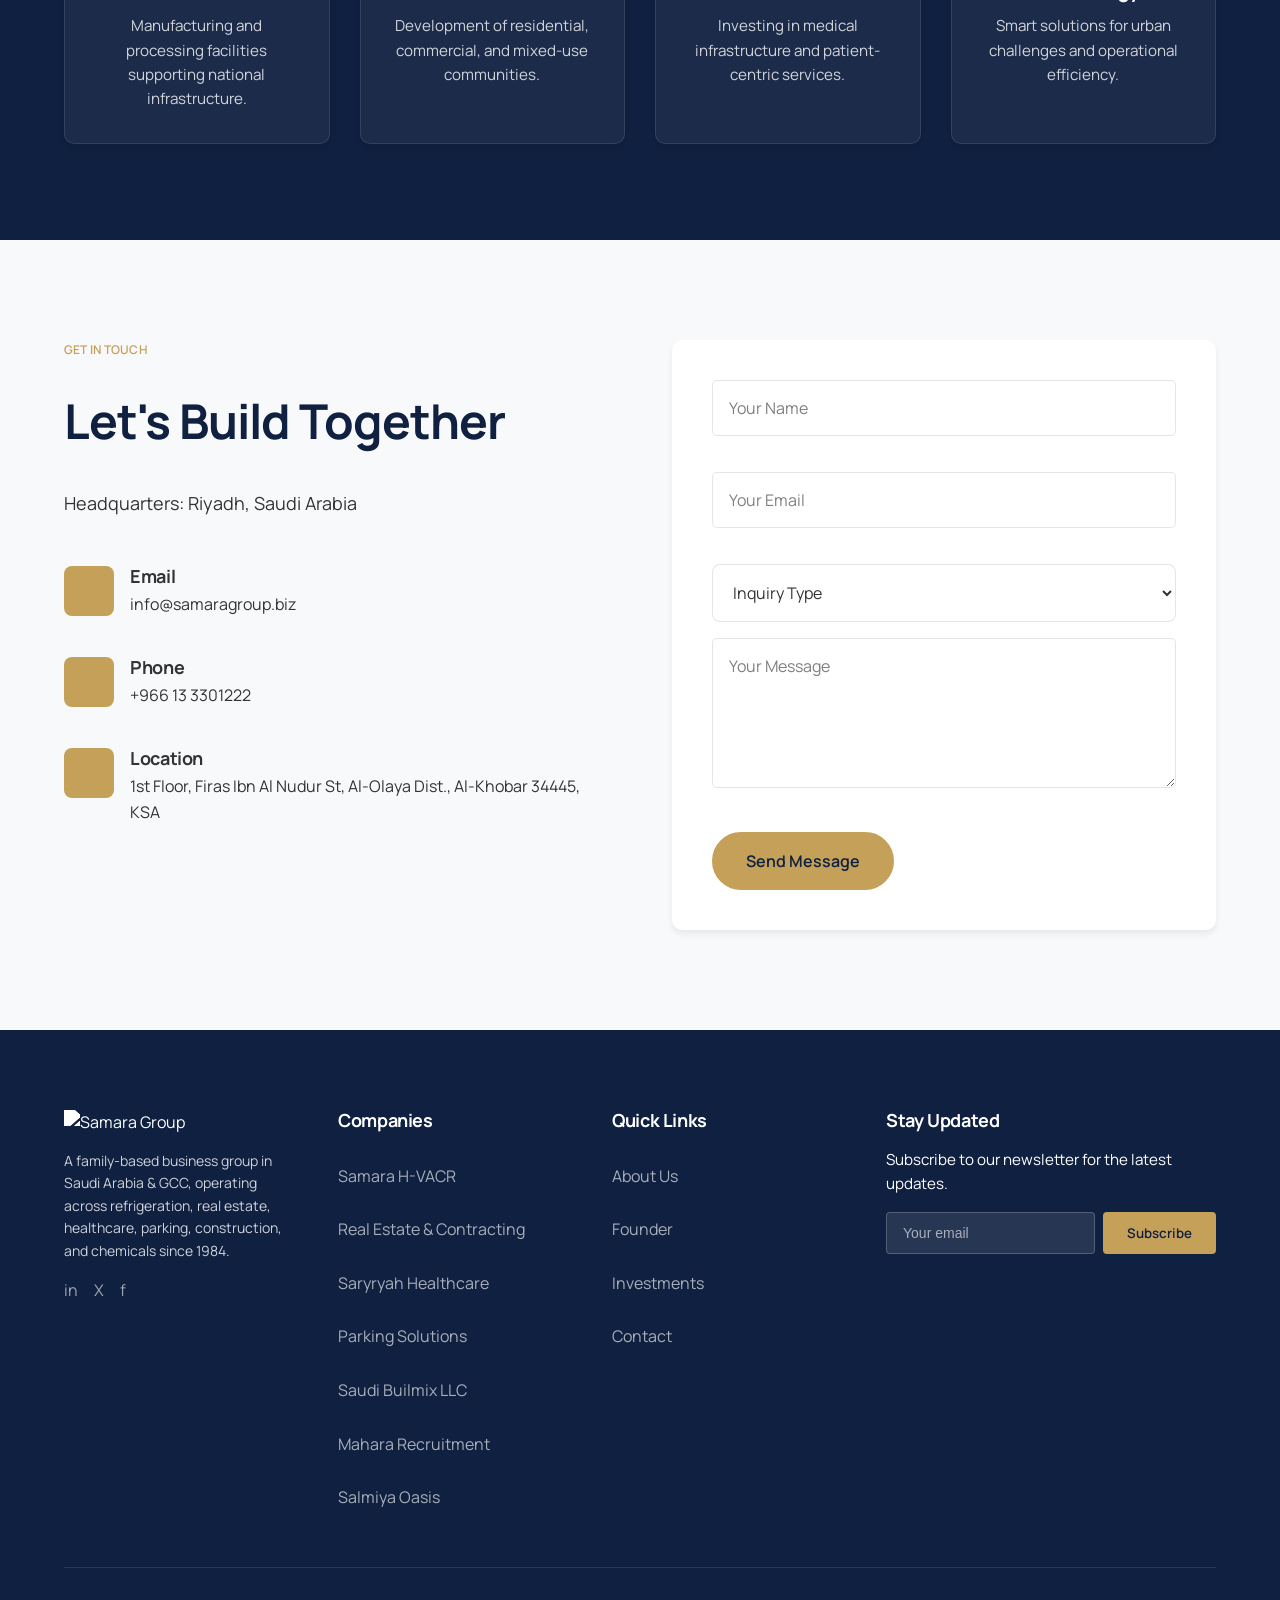
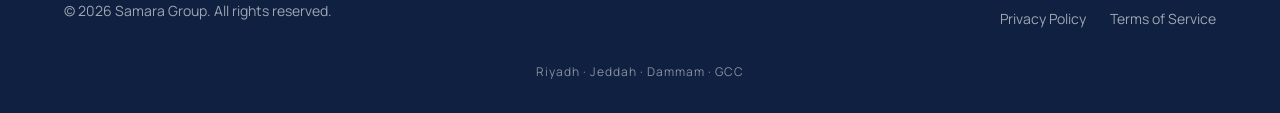
==== commit 5565aecc: "update branch" ====
--- a/index.html
+++ b/index.html
@@ -87,22 +87,45 @@
     <a href="#contact" class="mobile-nav">Contact</a>
   </div>
 
-  <!-- Hero Section -->
-  <section class="hero" id="hero">
+  <!-- Hero Section - Carousel -->
+  <section class="hero hero-carousel" id="hero">
     
     <div class="hero-bg">
-      <img src="https://images.unsplash.com/photo-1486406146926-c627a92ad1ab?q=80&w=2070&auto=format&fit=crop" alt="Saudi Arabia skyline">
+      <img src="https://images.unsplash.com/photo-1486406146926-c627a92ad1ab?q=80&w=2070&auto=format&fit=crop" alt="Saudi Arabia skyline" class="hero-slide active">
+      <img src="https://images.unsplash.com/photo-1590674955636-98c6f66e6b9d?q=80&w=2070&auto=format&fit=crop" alt="Construction site" class="hero-slide">
+      <img src="https://images.unsplash.com/photo-1486406146926-c627a92ad1ab?q=80&w=2070&auto=format&fit=crop" alt="Saudi Arabia vision" class="hero-slide">
     </div>
     
     <div class="hero-overlay"></div>
     
     <div class="hero-content">
       <div class="hero-badge">ESTABLISHED 1984</div>
-      <h1 class="hero-title">
-        <span class="hero-line">BUILDING THE FUTURE</span>
-        <span class="hero-line">OF SAUDI ARABIA</span>
-      </h1>
-      <p class="hero-subtitle">A diversified family business group with over four decades of excellence across the GCC, leading in refrigeration, real estate, healthcare, and industrial solutions.</p>
+      
+      <!-- Slide 1 -->
+      <div class="hero-slide-content active" data-slide="0">
+        <h1 class="hero-title">
+          <span class="hero-line">Where Heritage Meets Ambition</span>
+        </h1>
+        <p class="hero-subtitle">Aligned with Saudi Vision 2030 — investing in the infrastructure of a thriving nation</p>
+      </div>
+      
+      <!-- Slide 2 -->
+      <div class="hero-slide-content" data-slide="1">
+        <h1 class="hero-title">
+          <span class="hero-line">Raising New Horizons</span>
+        </h1>
+        <p class="hero-subtitle">Construction, real estate, and infrastructure projects shaping Saudi Arabia's built environment</p>
+      </div>
+      
+      <!-- Slide 3 -->
+      <div class="hero-slide-content" data-slide="2">
+        <h1 class="hero-title">
+          <span class="hero-line">BUILDING THE FUTURE</span>
+          <span class="hero-line">OF SAUDI ARABIA</span>
+        </h1>
+        <p class="hero-subtitle">A diversified family business group with over four decades of excellence across the GCC, leading in refrigeration, real estate, healthcare, and industrial solutions.</p>
+      </div>
+      
       <div class="hero-metrics">
         <div class="metric-item">
           <span class="stat-number counter" data-target="7">0</span>
@@ -120,6 +143,13 @@
       <div class="hero-cta">
         <a href="#companies" class="btn btn-primary">Explore Our Companies</a>
         <a href="#contact" class="btn btn-outline">Get In Touch</a>
+      </div>
+      
+      <!-- Carousel Indicators -->
+      <div class="hero-carousel-indicators">
+        <button class="carousel-dot active" data-slide="0" aria-label="Slide 1"></button>
+        <button class="carousel-dot" data-slide="1" aria-label="Slide 2"></button>
+        <button class="carousel-dot" data-slide="2" aria-label="Slide 3"></button>
       </div>
     </div>
   </section>
@@ -239,6 +269,150 @@
             As Saudi Arabia strides boldly toward Vision 2030, we stand ready to play our part, building the infrastructure, healthcare, and innovations that will shape the future of generations to come.
           </blockquote>
           <cite>The Founder<br>Chairman, Samara Group</cite>
+        </div>
+      </div>
+    </div>
+  </section>
+
+  <!-- Manufacturing Partners Section -->
+  <section class="manufacturing-partners-section" id="manufacturing-partners">
+    <div class="container">
+      <!-- Header -->
+      <div class="mp-header">
+        <div class="mp-header-content">
+          <div class="mp-label-wrapper">
+            <div class="mp-label-line"></div>
+            <span class="mp-label">International Partnerships</span>
+          </div>
+          <h2 class="mp-title">Our Factories & Global Manufacturing Partners</h2>
+        </div>
+        <p class="mp-subtitle">Strategic manufacturing partnerships in Egypt and China powering our engineering excellence.</p>
+      </div>
+
+      <!-- Factory selector tabs -->
+      <div class="mp-tabs">
+        <button class="mp-tab active" data-factory="0">
+          <span class="mp-tab-flag">🇪🇬</span>
+          <div class="mp-tab-info">
+            <span class="mp-tab-name">SAWA Factory</span>
+            <span class="mp-tab-country">Egypt</span>
+          </div>
+        </button>
+        <button class="mp-tab" data-factory="1">
+          <span class="mp-tab-flag">🇨🇳</span>
+          <div class="mp-tab-info">
+            <span class="mp-tab-name">GG Lifters Factory</span>
+            <span class="mp-tab-country">China</span>
+          </div>
+        </button>
+      </div>
+
+      <!-- Main factory card -->
+      <div class="mp-card-container">
+        <!-- SAWA Factory -->
+        <div class="mp-card active" data-factory="0">
+          <div class="mp-card-image">
+            <img src="https://images.unsplash.com/photo-1496247749665-49cf5b1022e9?w=1200&h=800&fit=crop&auto=format" alt="SAWA Factory">
+            <div class="mp-card-overlay"></div>
+            <div class="mp-card-badge">
+              <span class="mp-badge-flag">🇪🇬</span>
+              <div class="mp-badge-info">
+                <span class="mp-badge-name">SAWA Factory</span>
+                <span class="mp-badge-country">Egypt</span>
+              </div>
+            </div>
+          </div>
+          <div class="mp-card-content">
+            <div class="mp-card-location">
+              <svg xmlns="http://www.w3.org/2000/svg" width="14" height="14" viewBox="0 0 24 24" fill="none" stroke="currentColor" stroke-width="2" stroke-linecap="round" stroke-linejoin="round"><path d="M21 10c0 7-9 13-9 13s-9-6-9-13a9 9 0 0 1 18 0z"></path><circle cx="12" cy="10" r="3"></circle></svg>
+              <span>Egypt</span>
+            </div>
+            <h3 class="mp-card-title">SAWA Factory</h3>
+            <p class="mp-card-specialty">Steel Manufacturing & Metal Fabrication</p>
+            <p class="mp-card-desc">SAWA Factory in Egypt is Samara Group's steel manufacturing and metal fabrication partner, operating to international quality standards and exporting finished products to several European countries. Advanced manufacturing capabilities enable precision industrial production at scale.</p>
+            
+            <div class="mp-highlights">
+              <div class="mp-highlight"><div class="mp-highlight-dot"></div>Steel Manufacturing</div>
+              <div class="mp-highlight"><div class="mp-highlight-dot"></div>Metal Fabrication</div>
+              <div class="mp-highlight"><div class="mp-highlight-dot"></div>Industrial Products</div>
+              <div class="mp-highlight"><div class="mp-highlight-dot"></div>Export to Europe</div>
+            </div>
+
+            <div class="mp-stats">
+              <div class="mp-stat-pill">
+                <span class="mp-stat-value">5+</span>
+                <span class="mp-stat-label">European Countries Served</span>
+              </div>
+              <div class="mp-stat-pill">
+                <span class="mp-stat-value">ISO</span>
+                <span class="mp-stat-label">Int'l Quality Standards</span>
+              </div>
+            </div>
+          </div>
+        </div>
+
+        <!-- GG Lifters Factory -->
+        <div class="mp-card" data-factory="1">
+          <div class="mp-card-image">
+            <img src="https://images.unsplash.com/photo-1717386255773-1e3037c81788?w=1200&h=800&fit=crop&auto=format" alt="GG Lifters Factory">
+            <div class="mp-card-overlay"></div>
+            <div class="mp-card-badge">
+              <span class="mp-badge-flag">🇨🇳</span>
+              <div class="mp-badge-info">
+                <span class="mp-badge-name">GG Lifters Factory</span>
+                <span class="mp-badge-country">China</span>
+              </div>
+            </div>
+          </div>
+          <div class="mp-card-content">
+            <div class="mp-card-location">
+              <svg xmlns="http://www.w3.org/2000/svg" width="14" height="14" viewBox="0 0 24 24" fill="none" stroke="currentColor" stroke-width="2" stroke-linecap="round" stroke-linejoin="round"><path d="M21 10c0 7-9 13-9 13s-9-6-9-13a9 9 0 0 1 18 0z"></path><circle cx="12" cy="10" r="3"></circle></svg>
+              <span>China</span>
+            </div>
+            <h3 class="mp-card-title">GG Lifters Factory</h3>
+            <p class="mp-card-specialty">Smart Parking & Automated Lifting Systems</p>
+            <p class="mp-card-desc">GG Lifters Factory in China is our exclusive manufacturing partner for smart parking systems and mechanical lifting equipment. Using advanced automation technologies and international engineering capabilities, GG Lifters produces the rotary parking solutions deployed by Samara Parking Solutions across Saudi Arabia.</p>
+            
+            <div class="mp-highlights">
+              <div class="mp-highlight"><div class="mp-highlight-dot"></div>Smart Parking Systems</div>
+              <div class="mp-highlight"><div class="mp-highlight-dot"></div>Automated Lifting Equipment</div>
+              <div class="mp-highlight"><div class="mp-highlight-dot"></div>Metal Industries</div>
+              <div class="mp-highlight"><div class="mp-highlight-dot"></div>Advanced Automation</div>
+            </div>
+
+            <div class="mp-stats">
+              <div class="mp-stat-pill">
+                <span class="mp-stat-value">15+</span>
+                <span class="mp-stat-label">Years Manufacturing</span>
+              </div>
+              <div class="mp-stat-pill">
+                <span class="mp-stat-value">High</span>
+                <span class="mp-stat-label">Automation Level</span>
+              </div>
+            </div>
+          </div>
+        </div>
+      </div>
+
+      <!-- World map decorative strip -->
+      <div class="mp-info-strip">
+        <div class="mp-info-item">
+          <div class="mp-info-icon">
+            <svg xmlns="http://www.w3.org/2000/svg" width="18" height="18" viewBox="0 0 24 24" fill="none" stroke="currentColor" stroke-width="2" stroke-linecap="round" stroke-linejoin="round"><rect x="2" y="7" width="20" height="14" rx="2" ry="2"></rect><path d="M16 21V5a2 2 0 0 0-2-2h-4a2 2 0 0 0-2 2v16"></path></svg>
+          </div>
+          <span>Manufacturing in Egypt & China</span>
+        </div>
+        <div class="mp-info-item">
+          <div class="mp-info-icon">
+            <svg xmlns="http://www.w3.org/2000/svg" width="18" height="18" viewBox="0 0 24 24" fill="none" stroke="currentColor" stroke-width="2" stroke-linecap="round" stroke-linejoin="round"><circle cx="12" cy="12" r="10"></circle><line x1="2" y1="12" x2="22" y2="12"></line><path d="M12 2a15.3 15.3 0 0 1 4 10 15.3 15.3 0 0 1-4 10 15.3 15.3 0 0 1-4-10 15.3 15.3 0 0 1 4-10z"></path></svg>
+          </div>
+          <span>Exporting to Europe & MENA</span>
+        </div>
+        <div class="mp-info-item">
+          <div class="mp-info-icon">
+            <svg xmlns="http://www.w3.org/2000/svg" width="18" height="18" viewBox="0 0 24 24" fill="none" stroke="currentColor" stroke-width="2" stroke-linecap="round" stroke-linejoin="round"><path d="M21 10c0 7-9 13-9 13s-9-6-9-13a9 9 0 0 1 18 0z"></path><circle cx="12" cy="10" r="3"></circle></svg>
+          </div>
+          <span>Headquartered in Al-Khobar, KSA</span>
         </div>
       </div>
     </div>
@@ -763,6 +937,59 @@
         if (typeof lucide !== 'undefined' && lucide.createIcons) {
           lucide.createIcons();
         }
+        
+        // Hero Carousel Functionality
+        const heroCarousel = document.querySelector('.hero-carousel');
+        if (heroCarousel) {
+          let currentSlide = 0;
+          const slides = heroCarousel.querySelectorAll('.hero-slide');
+          const contents = heroCarousel.querySelectorAll('.hero-slide-content');
+          const dots = heroCarousel.querySelectorAll('.carousel-dot');
+          const totalSlides = slides.length;
+          
+          function showSlide(index) {
+            slides.forEach((slide, i) => {
+              slide.classList.toggle('active', i === index);
+            });
+            contents.forEach((content, i) => {
+              content.classList.toggle('active', i === index);
+            });
+            dots.forEach((dot, i) => {
+              dot.classList.toggle('active', i === index);
+            });
+            currentSlide = index;
+          }
+          
+          function nextSlide() {
+            showSlide((currentSlide + 1) % totalSlides);
+          }
+          
+          // Auto-advance every 5 seconds
+          let carouselInterval = setInterval(nextSlide, 5000);
+          
+          // Click handlers for dots
+          dots.forEach((dot, index) => {
+            dot.addEventListener('click', () => {
+              clearInterval(carouselInterval);
+              showSlide(index);
+              carouselInterval = setInterval(nextSlide, 5000);
+            });
+          });
+        }
+        
+        // Manufacturing Partners Tab Functionality
+        const mpTabs = document.querySelectorAll('.mp-tab');
+        const mpCards = document.querySelectorAll('.mp-card');
+        
+        mpTabs.forEach((tab, index) => {
+          tab.addEventListener('click', () => {
+            mpTabs.forEach(t => t.classList.remove('active'));
+            mpCards.forEach(c => c.classList.remove('active'));
+            
+            tab.classList.add('active');
+            mpCards[index].classList.add('active');
+          });
+        });
       });
     </script>
 </body>
--- a/style-new.css
+++ b/style-new.css
@@ -167,6 +167,16 @@
 @media (max-width: 768px) {
   .container {
     padding: 0 var(--space-4);
+  }
+  
+  /* Reduce gaps between text segments in about section on mobile */
+  .about-text-segment {
+    min-height: auto;
+    padding: 15px 0;
+  }
+  
+  .about-sticky-right {
+    gap: 0;
   }
 }
 
@@ -1594,12 +1604,11 @@
 }
 
 .timeline-milestone:nth-child(even) {
-  margin-left: 0 !important;
-  padding-left: var(--space-6);
-  padding-right: 0 !important;
-  left: auto !important;
-  right: 0 !important;
-  text-align: left !important;
+  margin-left: 50%;
+  padding-left: var(--space-10);
+  padding-right: var(--space-6);
+  left: 0;
+  text-align: left;
 }
 
 .timeline-content-wrapper {
@@ -1648,11 +1657,11 @@
 }
 
 .timeline-milestone:nth-child(odd) .timeline-text {
+  text-align: right;
+}
+
+.timeline-milestone:nth-child(even) .timeline-text {
   text-align: left;
-}
-
-.timeline-milestone:nth-child(even) .timeline-text {
-  text-align: right;
 }
 
 .timeline-year {
@@ -2120,7 +2129,7 @@
 }
 
 .hero-title {
-  font-family: 'Orbitron', sans-serif;
+  font-family: var(--font-primary), sans-serif;
   font-size: clamp(2.5rem, 5vw, 4.5rem);
   font-weight: 700;
   line-height: 1.1;
@@ -2601,8 +2610,38 @@
 }
 
 @media (max-width: 768px) {
+  /* Companies section - 2 column layout on mobile */
   .companies-grid {
-    grid-template-columns: 1fr;
+    grid-template-columns: repeat(2, 1fr);
+    gap: 15px;
+  }
+  
+  /* Simplify company cards on mobile - only image, title, category, link */
+  .company-card .card-description {
+    display: none;
+  }
+  
+  .company-card .card-link-text {
+    display: none;
+  }
+  
+  .company-card .card-content {
+    padding: 15px;
+  }
+  
+  .company-card .card-image {
+    height: 140px;
+  }
+  
+  .company-card .card-title {
+    font-size: 1rem;
+    margin-bottom: 8px;
+  }
+  
+  .company-card .card-category {
+    font-size: 0.7rem;
+    padding: 4px 10px;
+    margin-bottom: 8px;
   }
   
   .ecosystem-grid {
@@ -2703,16 +2742,15 @@
   justify-content: center;
   align-items: center;
   margin: 40px 0;
-  width: 320px !important;
-  max-width: 320px !important;
+  width: 100%;
+  max-width: 450px;
 }
 
 .radio-input {
   position: relative;
   height: 280px;
-  width: 320px !important;
-  max-width: 320px !important;
-  width: 320px;
+  width: 100%;
+  max-width: none;
   background: var(--color-navy);
   border: 2px solid rgba(255, 255, 255, 0.1);
   border-radius: 30px;
@@ -2865,13 +2903,13 @@
 }
 
 .about-text-segment {
-  min-height: 60vh;
+  min-height: auto;
   display: flex;
   align-items: center;
-  padding: 40px 0;
-  opacity: 0.7; /* Increased for better visibility */
-  transform: translateY(30px);
-  transition: all 0.6s ease;
+  padding: 20px 0;
+  opacity: 0.7;
+  transform: translateY(20px);
+  transition: all 0.5s ease;
 }
 
 .about-text-segment.active {
@@ -2880,8 +2918,8 @@
 }
 
 .about-text-segment p {
-  font-size: 1.3rem;
-  line-height: 1.8;
+  font-size: 1.1rem;
+  line-height: 1.7;
   color: var(--color-charcoal);
   font-weight: 300;
 }
@@ -3470,11 +3508,11 @@
 }
 
 /* Muted text in sections */
-.dark-section .text-muted, .dark-section .subtitle, .dark-section .label {
+.dark-section .text-muted, .dark-section .subtitle {
   color: rgba(255, 255, 255, 0.7) !important;
 }
 
-.light-section .text-muted, .light-section .subtitle, .light-section .label {
+.light-section .text-muted, .light-section .subtitle {
   color: rgba(0, 0, 0, 0.6) !important;
 }
 
@@ -3609,13 +3647,26 @@
     grid-template-columns: 1fr;
   }
   
+  /* Make wheel selector wider on mobile */
   .wheel-selector {
     margin: 20px 0;
+    width: 100% !important;
+    max-width: 100% !important;
   }
   
   .radio-input {
     height: 220px;
-    width: 180px;
+    width: 240px;
+  }
+  
+  /* Reduce gaps between about text segments on mobile */
+  .about-text-segment {
+    min-height: auto;
+    padding: 20px 0;
+  }
+  
+  .about-sticky-right {
+    gap: 0;
   }
 }
 
@@ -3670,12 +3721,12 @@
 }
 
 /* Muted text in sections */
-.dark-section .text-muted, .dark-section .subtitle, .dark-section .label,
+.dark-section .text-muted, .dark-section .subtitle,
 .dark-section .board-label, .dark-section .milestone-year {
   color: rgba(255, 255, 255, 0.7) !important;
 }
 
-.light-section .text-muted, .light-section .subtitle, .light-section .label,
+.light-section .text-muted, .light-section .subtitle,
 .light-section .board-label, .light-section .milestone-year {
   color: rgba(0, 0, 0, 0.6) !important;
 }
@@ -3870,14 +3921,18 @@
 
 /* --- Responsive Fixes --- */
 @media (max-width: 768px) {
-  /* Founder Stack */
+  /* Founder Stack - Image above text on mobile */
   .founder-grid {
     grid-template-columns: 1fr;
     gap: 40px;
   }
   
+  .founder-image-wrapper {
+    order: -1;
+  }
+  
   .founder-quote-box {
-    order: -1;
+    order: 1;
     border-left: none;
     border-top: 4px solid var(--color-accent);
     border-radius: 0 0 8px 8px;
@@ -4219,6 +4274,60 @@
   margin-top: 32px;
 }
 
+/* Board section mobile layout - image wide, content underneath */
+@media (max-width: 768px) {
+  .board-main {
+    grid-template-columns: 1fr;
+    min-height: auto;
+  }
+  
+  .board-image-wrapper {
+    height: 300px;
+    border-radius: 10px 10px 0 0;
+  }
+  
+  .board-content {
+    border-radius: 0 0 10px 10px;
+    padding: 30px;
+  }
+  
+  /* Change thumbnails to display names properly on mobile */
+  .board-thumbnails {
+    grid-template-columns: repeat(5, 1fr);
+    gap: 5px;
+    padding: 0 15px;
+  }
+  
+  .board-thumb {
+    height: auto;
+    aspect-ratio: 3/4;
+  }
+  
+  .board-thumb img {
+    height: 100%;
+  }
+  
+  .board-thumb-name {
+    font-size: 0.6rem;
+  }
+  
+  .board-thumb-role {
+    font-size: 0.5rem;
+  }
+  
+  .board-thumb-info {
+    padding: 8px;
+  }
+  
+  .board-nav-desktop {
+    display: none;
+  }
+  
+  .board-nav-mobile {
+    display: flex;
+  }
+}
+
 /* Timeline Section - Fixed Layout */
 .timeline-section {
   background: transparent;
@@ -4274,132 +4383,609 @@
    COMPANY SHOWCASE - MISSING CLASSES
    ============================================ */
 .about-company-showcase {
-  margin-top: var(--space-16);
-  padding-top: var(--space-16);
-  border-top: 2px solid rgba(201, 168, 76, 0.3);
-  background: rgba(15, 32, 64, 0.6);
-  padding: 3rem;
-  border-radius: 12px;
-  color: var(--color-white);
-  text-align: center;
-  backdrop-filter: blur(10px);
+  margin-top: 60px;
+  padding-top: 60px;
+  border-top: 2px solid rgba(29, 79, 145, 0.1);
+}
+
+/* Mobile adjustments for company showcase in about section */
+@media (max-width: 768px) {
+  .about-company-showcase {
+    margin-top: 30px;
+    padding-top: 30px;
+  }
+  
+  .about-company-showcase .company-buttons {
+    margin-bottom: 20px;
+  }
+  
+  .about-company-showcase .company-info-box {
+    padding: 20px;
+  }
+}
+
+.about-company-showcase .company-buttons {
+  justify-content: flex-start;
+  margin-bottom: 30px;
+}
+
+.about-company-showcase .company-btn {
+  border-color: rgba(29, 79, 145, 0.3);
+  color: rgba(29, 79, 145, 0.6);
+}
+
+.about-company-showcase .company-btn:hover {
+  border-color: var(--color-gold);
+  color: var(--color-navy);
+}
+
+.about-company-showcase .company-btn.active {
+  background: var(--color-navy);
+  border-color: var(--color-navy);
+  color: var(--color-white);
+}
+
+.about-company-showcase .company-info-box {
+  background: var(--color-white);
+  border: 1px solid rgba(29, 79, 145, 0.1);
+  box-shadow: var(--shadow-md);
+}
+
+.about-company-showcase .company-info-title {
+  color: var(--color-navy);
+}
+
+.about-company-showcase .company-info-desc {
+  color: #555;
+}
+
+.about-heading {
+  font-size: 2.2rem;
+  margin-bottom: 30px;
+  color: var(--color-navy);
+  font-family: var(--font-heading);
+  letter-spacing: 1px;
 }
 
 .company-buttons {
   display: flex;
   flex-wrap: wrap;
-  gap: 1rem;
-  margin-bottom: 2rem;
-  justify-content: center;
+  gap: 8px;
+  margin-bottom: 24px;
+  justify-content: flex-start;
 }
 
 .company-btn {
-  padding: 0.75rem 1.5rem;
-  font-size: 0.85rem;
+  padding: 8px 16px;
+  font-size: 0.75rem;
   font-weight: 600;
   text-transform: uppercase;
-  letter-spacing: 1px;
-  border: 1px solid var(--color-gold);
+  letter-spacing: 0.05em;
+  border: 1px solid rgba(255,255,255,0.15);
   background: transparent;
-  color: var(--color-gold);
+  color: rgba(255,255,255,0.5);
   cursor: pointer;
-  border-radius: 30px;
-  transition: all 0.3s ease;
+  transition: all 0.2s ease;
 }
 
 .company-btn:hover {
-  border-color: var(--color-gold);
-  background: var(--color-gold);
-  color: var(--color-navy);
-  transform: translateY(-2px);
+  border-color: rgba(201,168,76,0.5);
+  color: rgba(255,255,255,0.8);
 }
 
 .company-btn.active {
   background: var(--color-gold);
   border-color: var(--color-gold);
-  color: var(--color-navy);
-  transform: translateY(-2px);
-  box-shadow: 0 4px 15px rgba(201, 168, 76, 0.4);
+  color: #0a1628;
 }
 
 .company-info-box {
-  background: rgba(255, 255, 255, 0.03);
-  padding: 2.5rem;
+  border: 1px solid rgba(255,255,255,0.1);
+  background: rgba(255,255,255,0.03);
+  padding: 32px;
+  backdrop-filter: blur(10px);
+  -webkit-backdrop-filter: blur(10px);
+}
+
+.company-info-header {
+  display: flex;
+  align-items: flex-start;
+  justify-content: space-between;
+  margin-bottom: 12px;
+  gap: 16px;
+}
+
+.company-info-title {
+  font-family: var(--font-primary);
+  font-size: 1.25rem;
+  font-weight: 900;
+  color: var(--color-white);
+  margin: 0;
+}
+
+.company-info-meta {
+  flex-shrink: 0;
+  display: flex;
+  flex-direction: column;
+  gap: 4px;
+  align-items: flex-end;
+}
+
+.company-info-category {
+  color: rgba(255,255,255,0.3);
+  font-size: 0.65rem;
+  text-transform: uppercase;
+  letter-spacing: 0.1em;
+}
+
+.company-info-desc {
+  color: rgba(255,255,255,0.55);
+  line-height: 1.7;
+  margin: 0;
+  font-size: 0.95rem;
+}
+
+.company-info-divider {
+  margin-top: 24px;
+  height: 1px;
+  background: linear-gradient(to right, var(--color-gold), transparent);
+}
+
+/* ============================================
+   HERO CAROUSEL STYLES
+   ============================================ */
+.hero-carousel .hero-slide {
+  position: absolute;
+  top: 0;
+  left: 0;
+  width: 100%;
+  height: 100%;
+  object-fit: cover;
+  opacity: 0;
+  transition: opacity 1s ease-in-out;
+}
+
+.hero-carousel .hero-slide.active {
+  opacity: 1;
+}
+
+.hero-carousel .hero-slide-content {
+  display: none;
+  opacity: 0;
+  transform: translateY(30px);
+  transition: opacity 0.6s ease, transform 0.6s ease;
+}
+
+.hero-carousel .hero-slide-content.active {
+  display: block;
+  opacity: 1;
+  transform: translateY(0);
+}
+
+.hero-carousel-indicators {
+  display: flex;
+  justify-content: center;
+  gap: 12px;
+  margin-top: 30px;
+}
+
+.carousel-dot {
+  width: 12px;
+  height: 12px;
+  border-radius: 50%;
+  border: 2px solid rgba(255, 255, 255, 0.5);
+  background: transparent;
+  cursor: pointer;
+  transition: all 0.3s ease;
+  padding: 0;
+}
+
+.carousel-dot.active,
+.carousel-dot:hover {
+  background: var(--color-gold);
+  border-color: var(--color-gold);
+}
+
+/* ============================================
+   MANUFACTURING PARTNERS SECTION
+   ============================================ */
+.manufacturing-partners-section {
+  background: #0a1628;
+  padding: 100px 0;
+}
+
+.mp-header {
+  display: flex;
+  flex-direction: column;
+  gap: 20px;
+  margin-bottom: 50px;
+}
+
+.mp-header-content {
+  flex: 1;
+}
+
+.mp-label-wrapper {
+  display: flex;
+  align-items: center;
+  gap: 15px;
+  margin-bottom: 15px;
+}
+
+.mp-label-line {
+  width: 50px;
+  height: 1px;
+  background: #c9a84c;
+}
+
+.mp-label {
+  color: #c9a84c;
+  font-size: 0.7rem;
+  font-weight: 700;
+  text-transform: uppercase;
+  letter-spacing: 0.25em;
+}
+
+.mp-title {
+  font-family: 'Playfair Display', serif;
+  font-size: clamp(2rem, 4vw, 3rem);
+  font-weight: 900;
+  color: white;
+  line-height: 1.2;
+}
+
+.mp-subtitle {
+  color: rgba(255, 255, 255, 0.4);
+  font-size: 0.9rem;
+  line-height: 1.6;
+  max-width: 400px;
+}
+
+.mp-tabs {
+  display: flex;
+  gap: 15px;
+  margin-bottom: 40px;
+  flex-wrap: wrap;
+}
+
+.mp-tab {
+  display: flex;
+  align-items: center;
+  gap: 12px;
+  padding: 15px 25px;
+  background: transparent;
+  border: 1px solid rgba(255, 255, 255, 0.15);
   border-radius: 8px;
-  border-left: 4px solid var(--color-gold);
-  text-align: left;
-  min-height: 200px;
+  cursor: pointer;
+  transition: all 0.3s ease;
+  color: rgba(255, 255, 255, 0.4);
+}
+
+.mp-tab:hover {
+  border-color: rgba(255, 255, 255, 0.4);
+  color: rgba(255, 255, 255, 0.7);
+}
+
+.mp-tab.active {
+  border-color: #c9a84c;
+  background: rgba(201, 168, 76, 0.1);
+  color: white;
+}
+
+.mp-tab-flag {
+  font-size: 1.8rem;
+}
+
+.mp-tab-info {
+  display: flex;
+  flex-direction: column;
+  align-items: flex-start;
+}
+
+.mp-tab-name {
+  font-weight: 700;
+  font-size: 0.9rem;
+}
+
+.mp-tab-country {
+  font-size: 0.65rem;
+  color: #c9a84c;
+  text-transform: uppercase;
+  letter-spacing: 0.1em;
+  font-weight: 700;
+}
+
+.mp-card-container {
+  position: relative;
+}
+
+.mp-card {
+  display: none;
+  grid-template-columns: 1fr 1fr;
+  background: #0f2040;
+  border-radius: 16px;
+  overflow: hidden;
+  box-shadow: 0 25px 50px rgba(0, 0, 0, 0.3);
+  animation: fadeUp 0.5s ease-out forwards;
+}
+
+.mp-card.active {
+  display: grid;
+}
+
+@keyframes fadeUp {
+  from { opacity: 0; transform: translateY(20px); }
+  to { opacity: 1; transform: translateY(0); }
+}
+
+.mp-card-image {
+  position: relative;
+  min-height: 400px;
+  overflow: hidden;
+}
+
+.mp-card-image img {
+  width: 100%;
+  height: 100%;
+  object-fit: cover;
+}
+
+.mp-card-overlay {
+  position: absolute;
+  inset: 0;
+  background: linear-gradient(to right, transparent, rgba(10, 22, 40, 0.4));
+}
+
+.mp-card-badge {
+  position: absolute;
+  top: 20px;
+  left: 20px;
+  display: flex;
+  align-items: center;
+  gap: 10px;
+  background: rgba(10, 22, 40, 0.9);
+  backdrop-filter: blur(10px);
+  padding: 12px 18px;
+  border-radius: 8px;
+}
+
+.mp-badge-flag {
+  font-size: 1.5rem;
+}
+
+.mp-badge-info {
+  display: flex;
+  flex-direction: column;
+}
+
+.mp-badge-name {
+  color: white;
+  font-size: 0.8rem;
+  font-weight: 700;
+}
+
+.mp-badge-country {
+  color: #c9a84c;
+  font-size: 0.6rem;
+  text-transform: uppercase;
+  letter-spacing: 0.15em;
+  font-weight: 700;
+}
+
+.mp-card-content {
+  padding: 50px;
   display: flex;
   flex-direction: column;
   justify-content: center;
-  box-shadow: 0 4px 20px rgba(0,0,0,0.3);
-}
-
-.company-info-header {
-  margin-bottom: 1.5rem;
-}
-
-.company-info-title {
-  font-family: var(--font-heading);
+}
+
+.mp-card-location {
+  display: flex;
+  align-items: center;
+  gap: 8px;
+  color: rgba(255, 255, 255, 0.4);
+  font-size: 0.75rem;
+  text-transform: uppercase;
+  letter-spacing: 0.15em;
+  margin-bottom: 15px;
+}
+
+.mp-card-location svg {
+  color: #c9a84c;
+}
+
+.mp-card-title {
+  font-family: 'Playfair Display', serif;
   font-size: 2rem;
-  color: var(--color-white);
-  margin: 0 0 0.5rem 0;
-  font-weight: 700;
-}
-
-.company-info-meta {
-  display: flex;
-  flex-direction: column;
-  gap: 0.5rem;
-}
-
-.company-info-category {
-  display: inline-block;
-  background: rgba(201, 168, 76, 0.15);
-  color: var(--color-gold);
-  padding: 0.4rem 1rem;
-  border-radius: 20px;
-  font-size: 0.85rem;
-  font-weight: 600;
+  font-weight: 900;
+  color: white;
+  margin-bottom: 8px;
+}
+
+.mp-card-specialty {
+  color: #c9a84c;
+  font-size: 0.9rem;
+  margin-bottom: 20px;
+}
+
+.mp-card-desc {
+  color: rgba(255, 255, 255, 0.55);
+  font-size: 0.9rem;
+  line-height: 1.7;
+  margin-bottom: 30px;
+}
+
+.mp-highlights {
+  display: grid;
+  grid-template-columns: repeat(2, 1fr);
+  gap: 12px;
+  margin-bottom: 30px;
+}
+
+.mp-highlight {
+  display: flex;
+  align-items: center;
+  gap: 8px;
+  color: rgba(255, 255, 255, 0.65);
+  font-size: 0.8rem;
+}
+
+.mp-highlight-dot {
+  width: 6px;
+  height: 6px;
+  background: #c9a84c;
+  border-radius: 50%;
+  flex-shrink: 0;
+}
+
+.mp-stats {
+  display: flex;
+  gap: 15px;
+}
+
+.mp-stat-pill {
+  padding: 12px 20px;
+  background: rgba(201, 168, 76, 0.05);
+  border: 1px solid rgba(201, 168, 76, 0.3);
+  border-radius: 8px;
+}
+
+.mp-stat-value {
+  display: block;
+  font-family: 'Playfair Display', serif;
+  font-size: 1.5rem;
+  font-weight: 900;
+  color: #c9a84c;
+  line-height: 1;
+}
+
+.mp-stat-label {
+  display: block;
+  font-size: 0.65rem;
+  color: rgba(255, 255, 255, 0.4);
   text-transform: uppercase;
-  letter-spacing: 1px;
-  align-self: flex-start;
-}
-
-.company-info-desc {
-  color: rgba(255, 255, 255, 0.85);
-  font-size: 1.05rem;
-  line-height: 1.7;
-  margin: 0;
-}
-
-.company-info-divider {
-  height: 1px;
-  background: linear-gradient(90deg, var(--color-gold), transparent);
-  margin-top: 1.5rem;
-  opacity: 0.5;
-}
-
-/* Light section variant */
-.section-light .company-btn {
-  border-color: rgba(15, 32, 64, 0.3);
-  color: rgba(15, 32, 64, 0.6);
-}
-
-.section-light .company-btn:hover {
-  border-color: var(--color-gold);
-  color: var(--color-navy);
-}
-
-.section-light .company-info-box {
-  background: var(--color-white);
-  border: 1px solid rgba(15, 32, 64, 0.1);
-}
-
-.section-light .company-info-title {
-  color: var(--color-navy);
-}
-
-.section-light .company-info-desc {
-  color: var(--color-charcoal);
-}
+  letter-spacing: 0.1em;
+  margin-top: 5px;
+}
+
+.mp-info-strip {
+  display: grid;
+  grid-template-columns: repeat(3, 1fr);
+  gap: 1px;
+  background: rgba(255, 255, 255, 0.05);
+  margin-top: 50px;
+  border-radius: 8px;
+  overflow: hidden;
+}
+
+.mp-info-item {
+  display: flex;
+  align-items: center;
+  gap: 15px;
+  background: #0f2040;
+  padding: 25px 30px;
+}
+
+.mp-info-icon {
+  width: 45px;
+  height: 45px;
+  background: rgba(201, 168, 76, 0.1);
+  display: flex;
+  align-items: center;
+  justify-content: center;
+  border-radius: 8px;
+  flex-shrink: 0;
+}
+
+.mp-info-icon svg {
+  color: #c9a84c;
+}
+
+.mp-info-item span {
+  color: rgba(255, 255, 255, 0.6);
+  font-size: 0.9rem;
+}
+
+/* Manufacturing Partners Mobile */
+@media (max-width: 768px) {
+  .manufacturing-partners-section {
+    padding: 60px 0;
+  }
+  
+  .mp-header {
+    flex-direction: column;
+    gap: 15px;
+  }
+  
+  .mp-subtitle {
+    max-width: 100%;
+    text-align: left;
+  }
+  
+  .mp-tabs {
+    gap: 10px;
+  }
+  
+  .mp-tab {
+    padding: 12px 18px;
+    flex: 1;
+    min-width: calc(50% - 5px);
+  }
+  
+  .mp-tab-flag {
+    font-size: 1.4rem;
+  }
+  
+  .mp-tab-name {
+    font-size: 0.8rem;
+  }
+  
+  .mp-tab-country {
+    font-size: 0.55rem;
+  }
+  
+  .mp-card {
+    grid-template-columns: 1fr;
+  }
+  
+  .mp-card-image {
+    min-height: 250px;
+  }
+  
+  .mp-card-content {
+    padding: 30px;
+  }
+  
+  .mp-card-title {
+    font-size: 1.5rem;
+  }
+  
+  .mp-highlights {
+    grid-template-columns: 1fr;
+    gap: 10px;
+  }
+  
+  .mp-stats {
+    flex-wrap: wrap;
+  }
+  
+  .mp-info-strip {
+    grid-template-columns: 1fr;
+  }
+  
+  .mp-info-item {
+    padding: 20px;
+  }
+}
+
+/* Hero Carousel Mobile Adjustments */
+@media (max-width: 768px) {
+  .hero-carousel-indicators {
+    margin-top: 20px;
+  }
+  
+  .carousel-dot {
+    width: 10px;
+    height: 10px;
+  }
+}
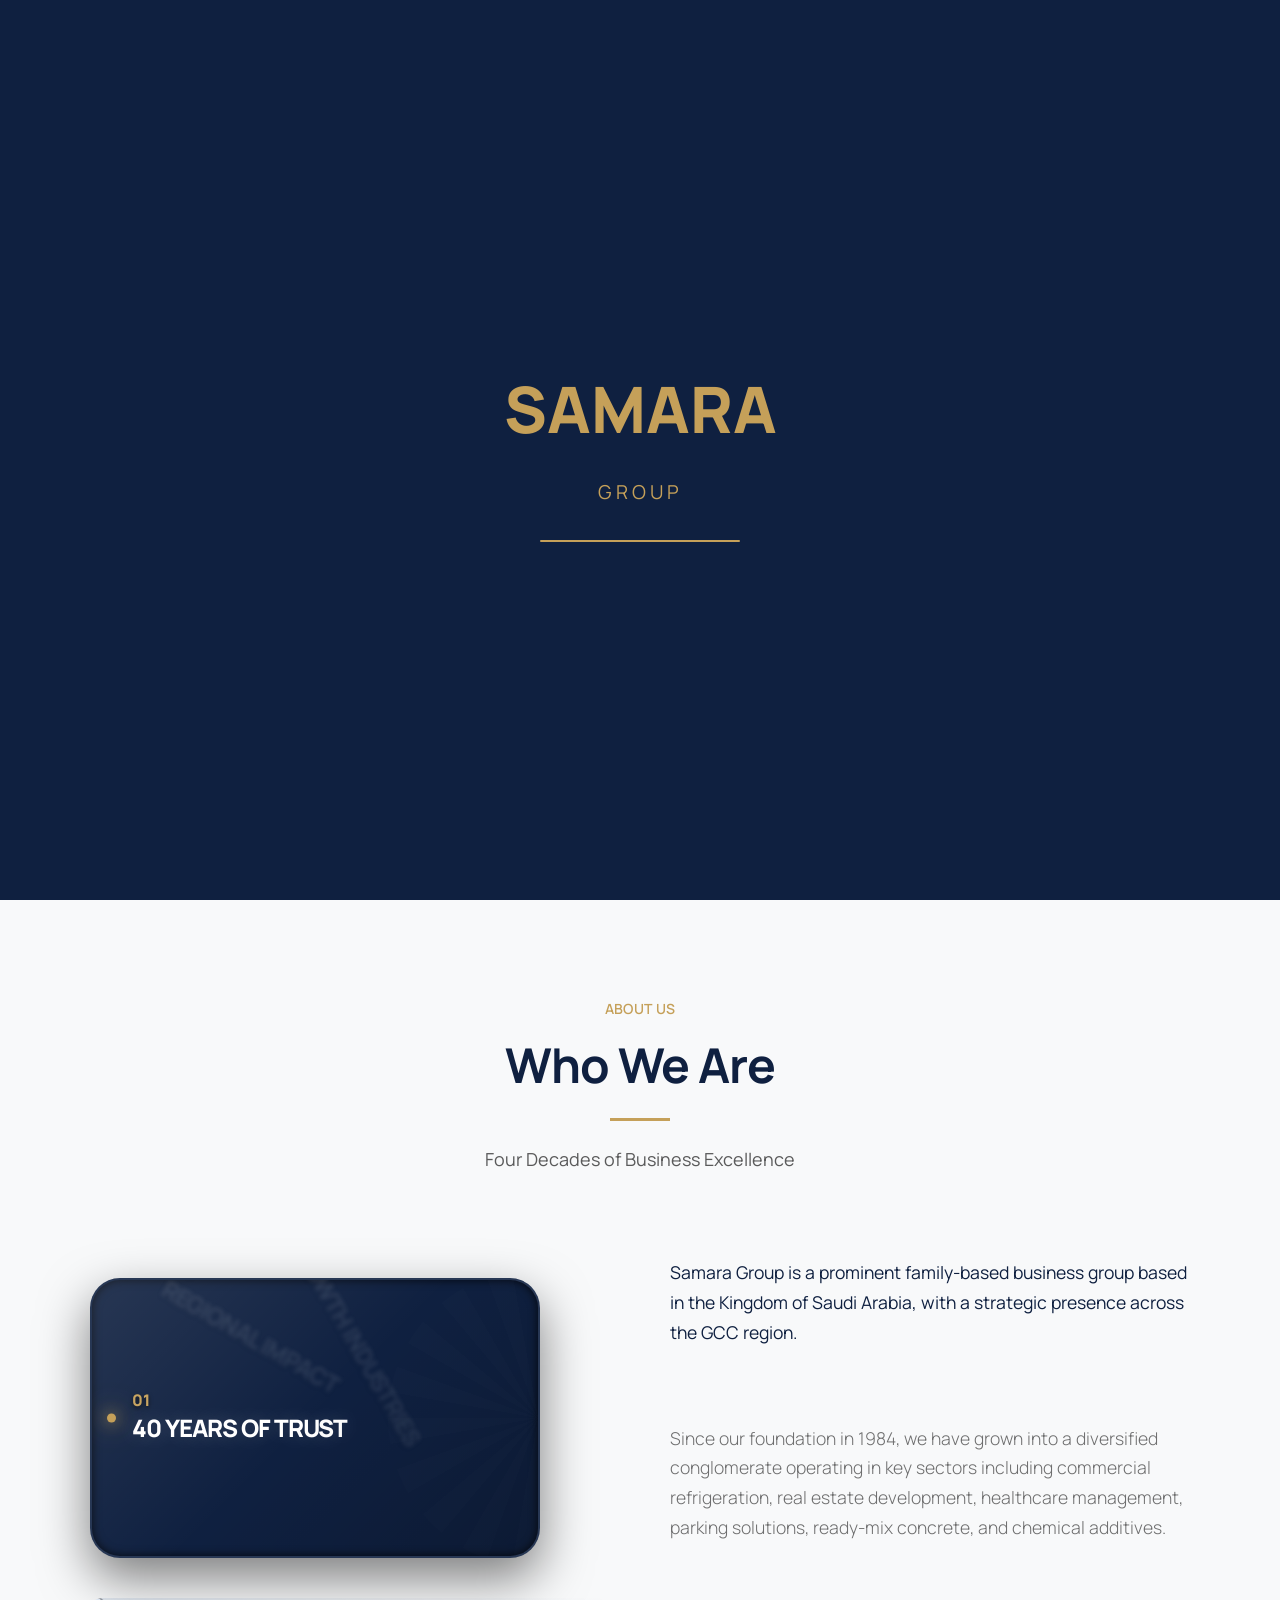
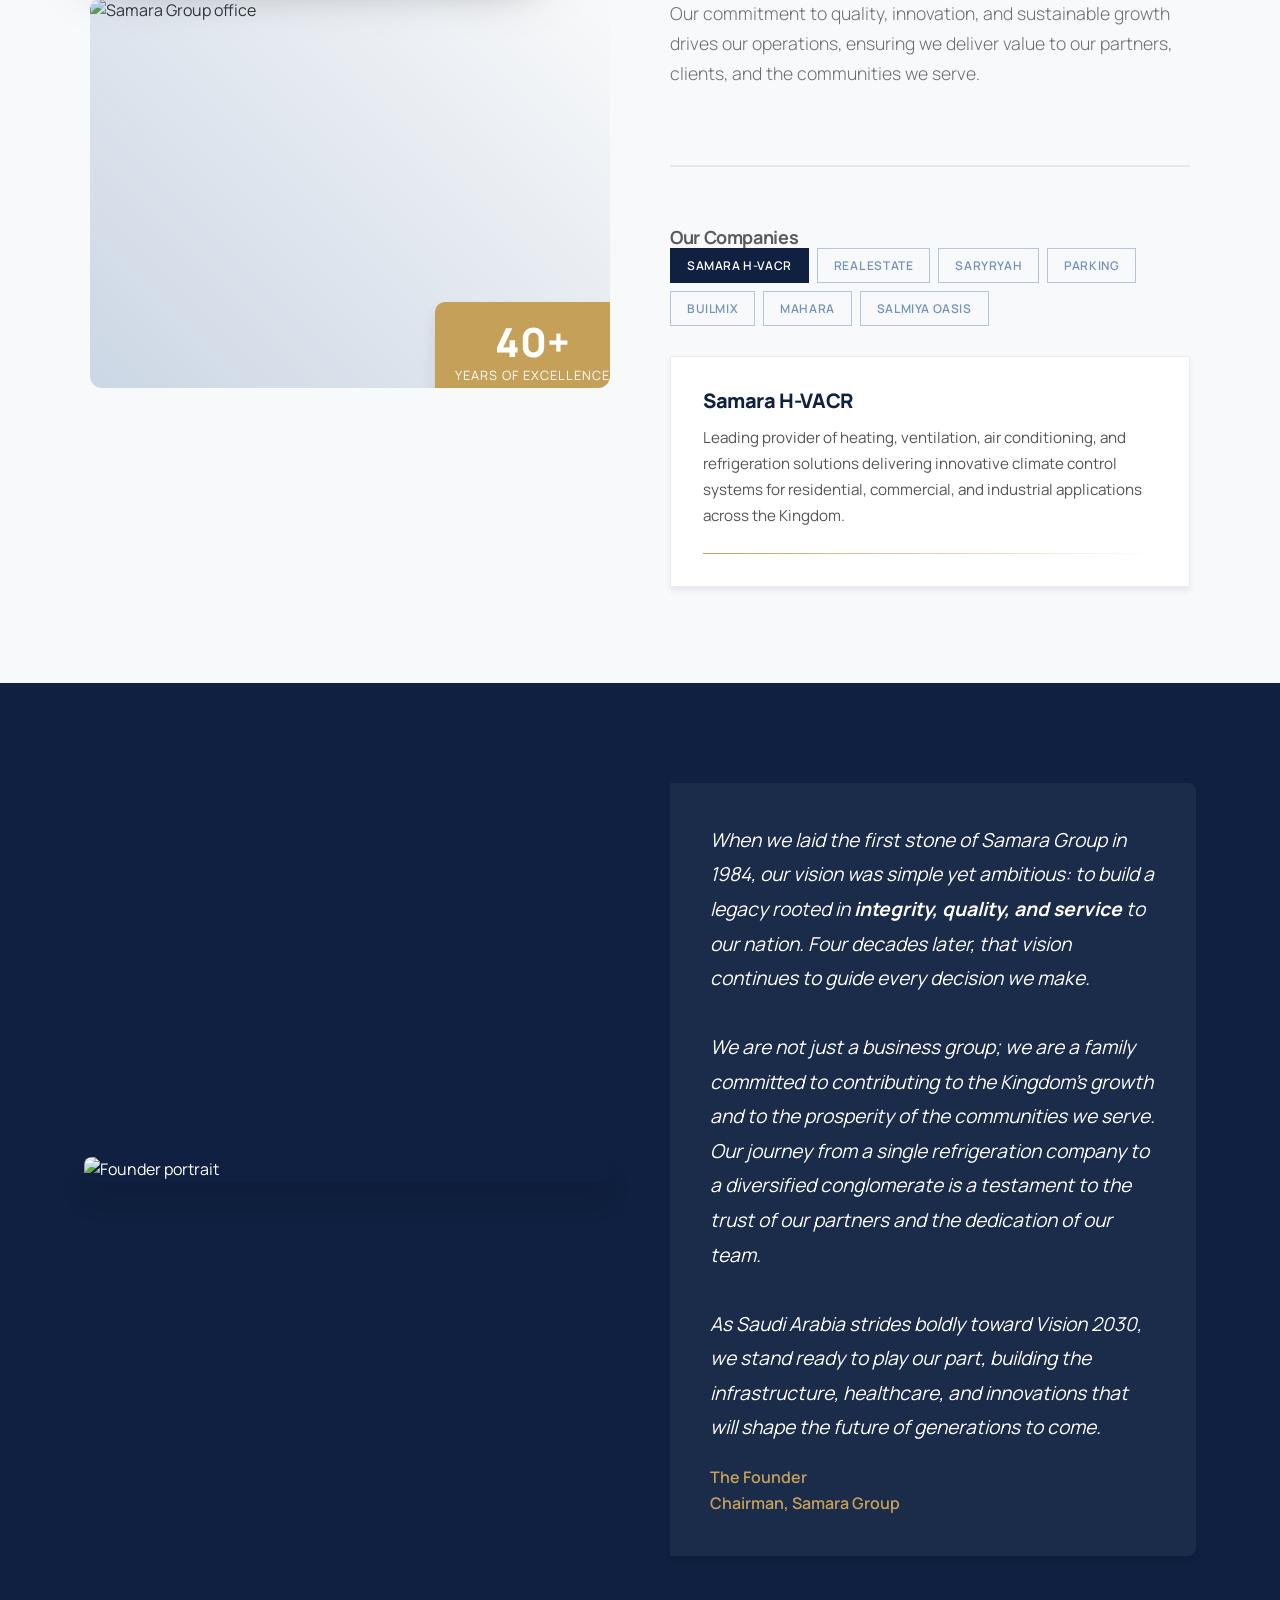
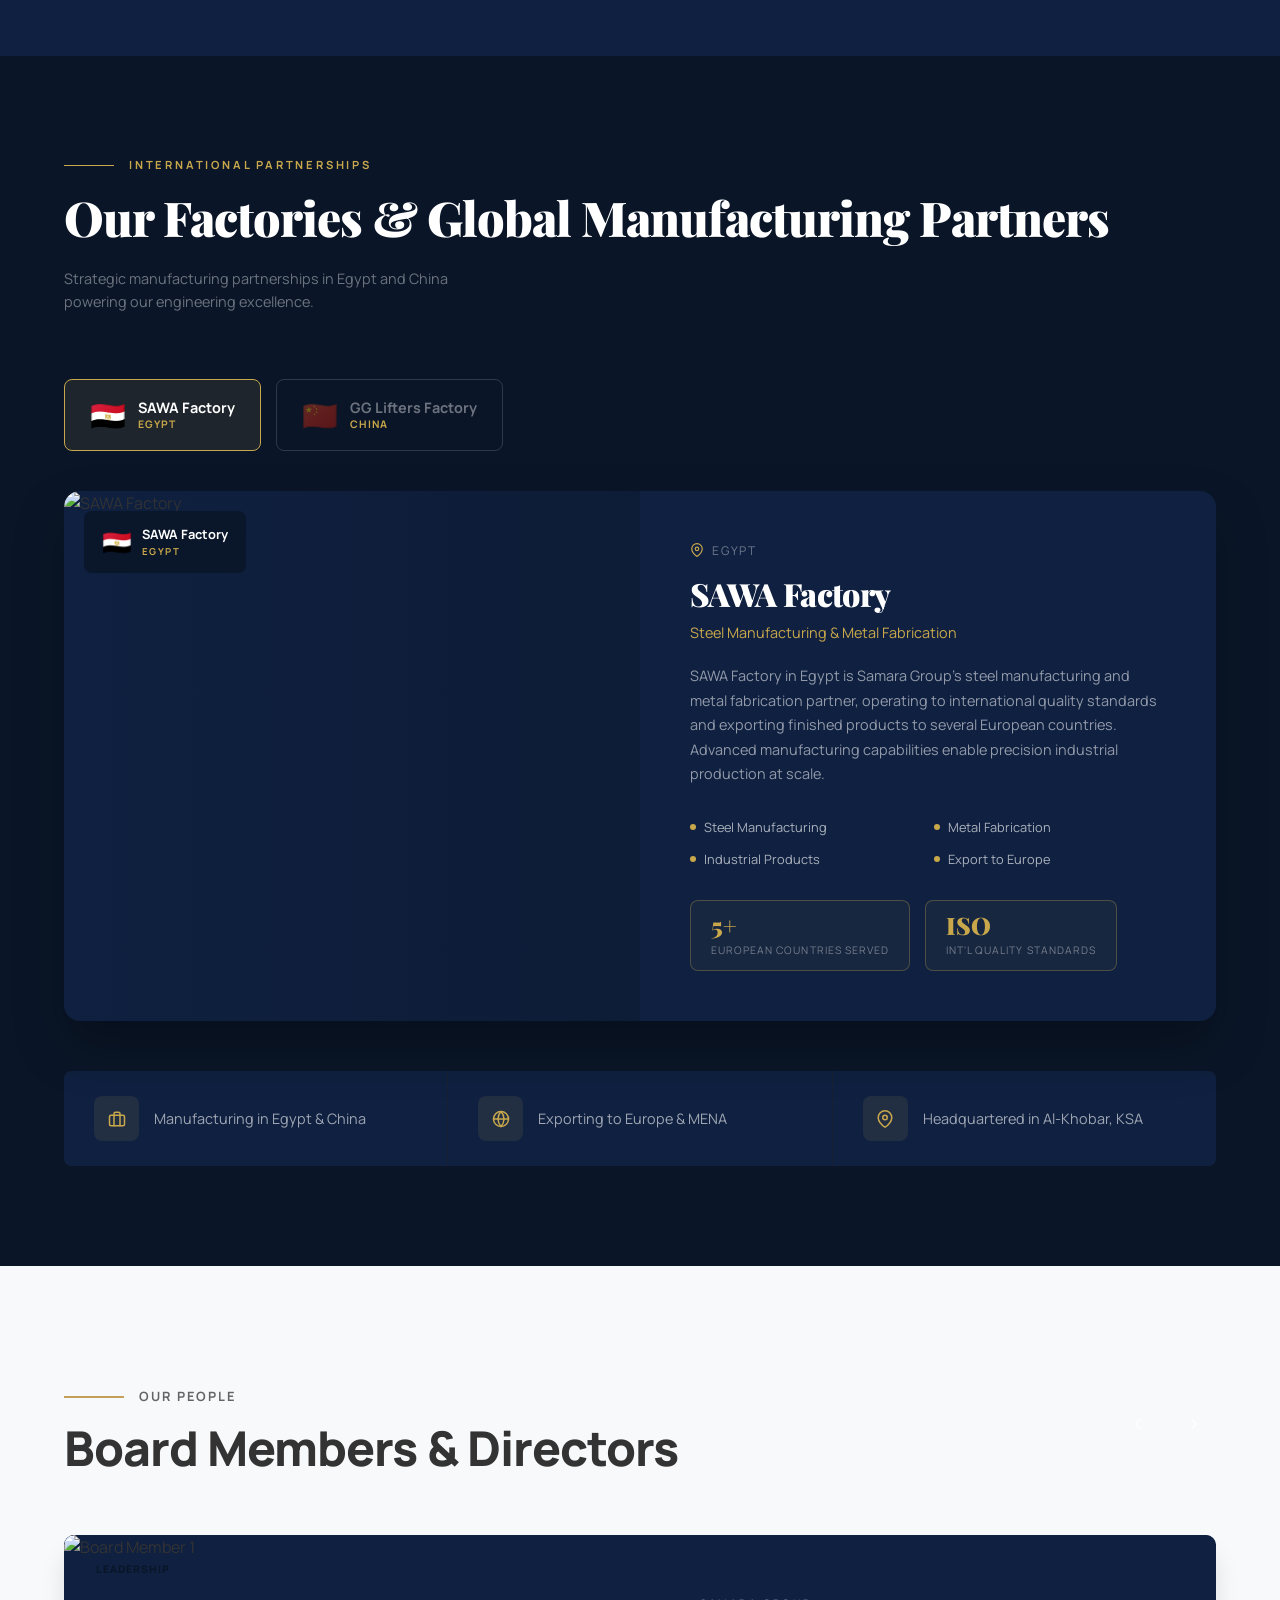
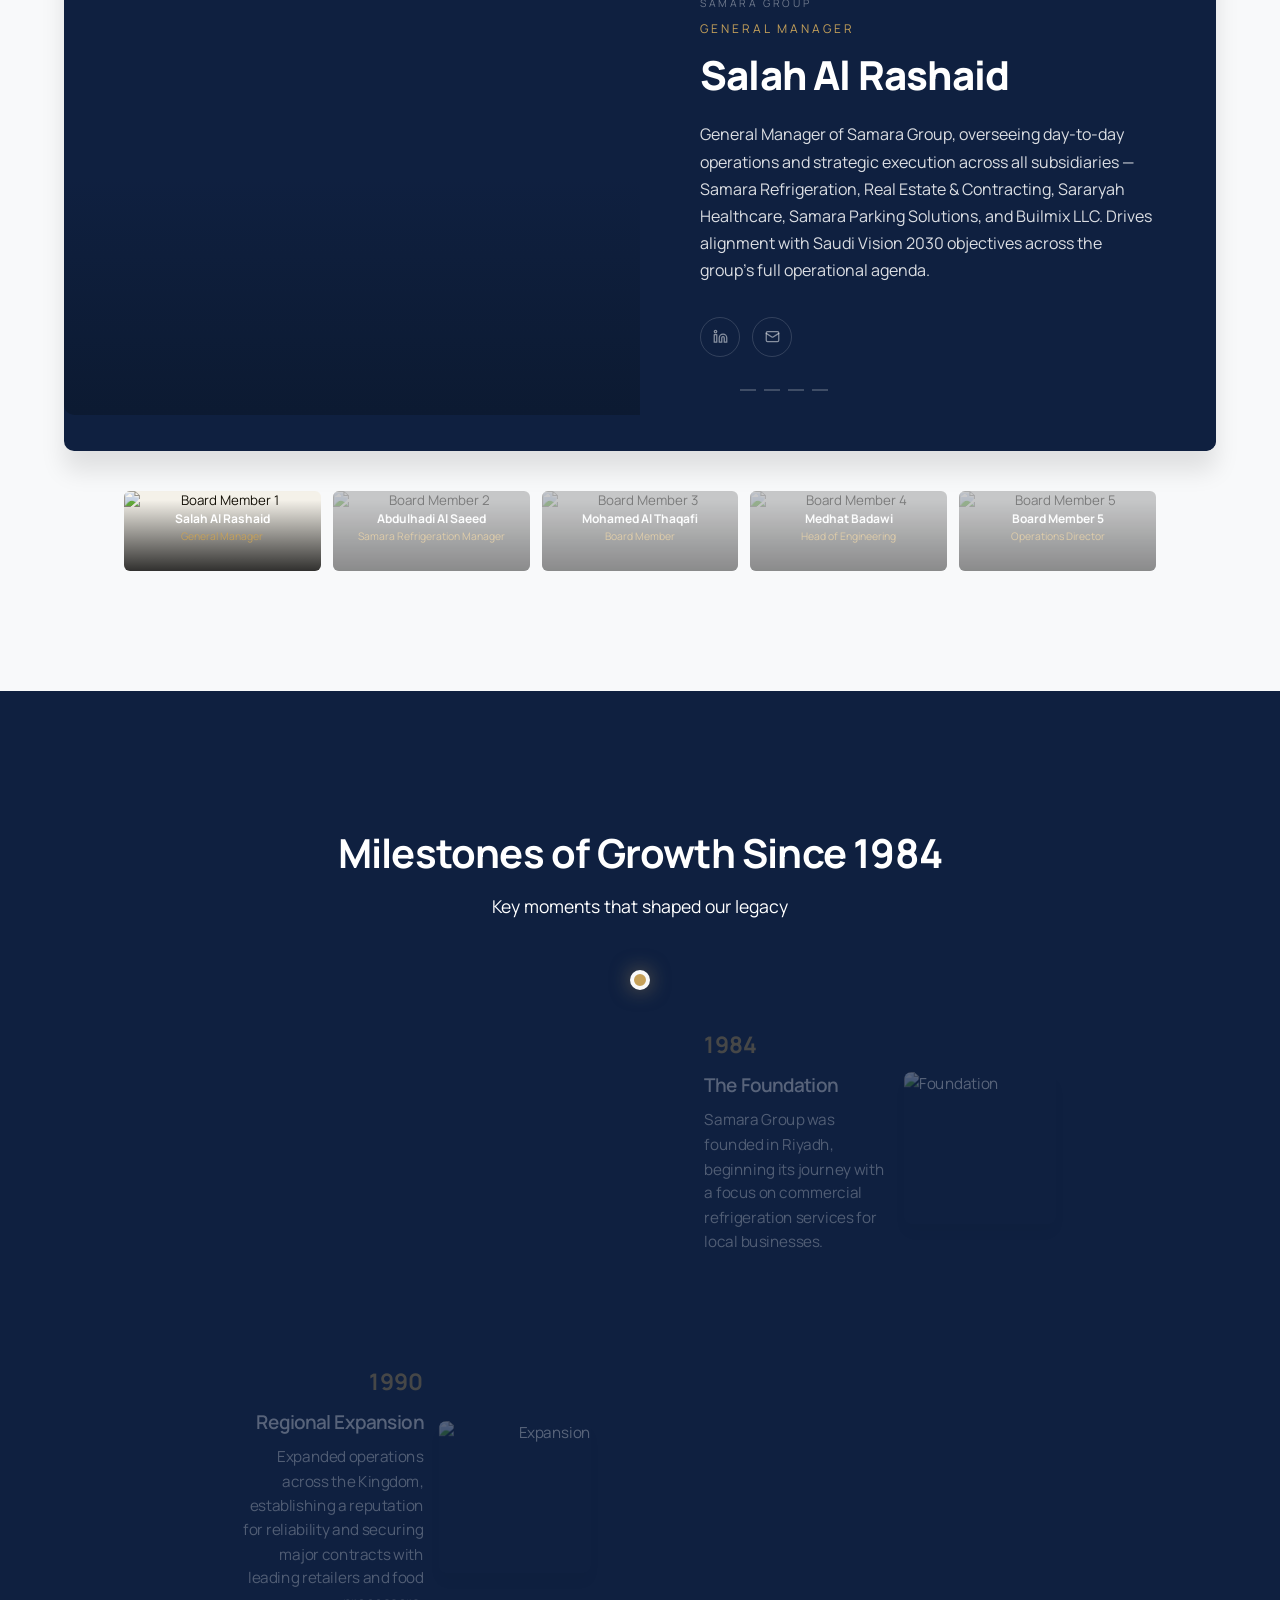
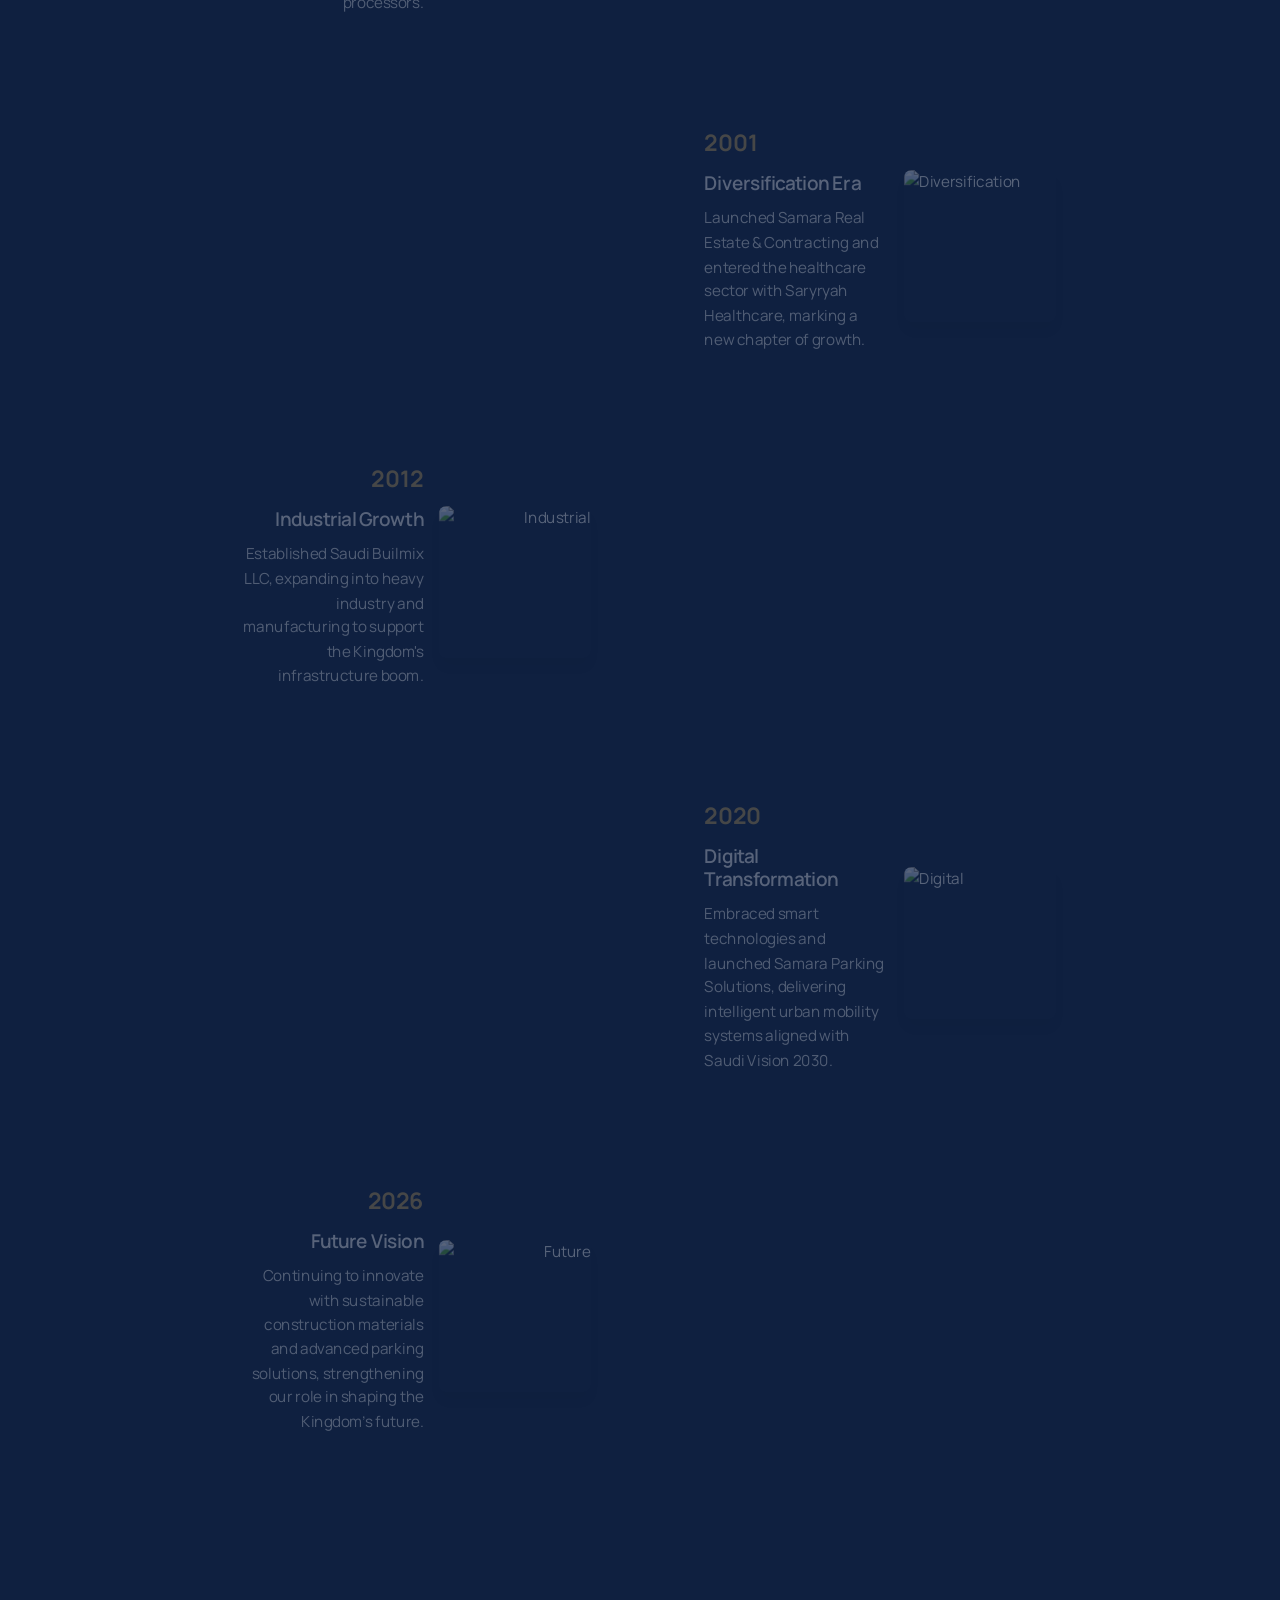
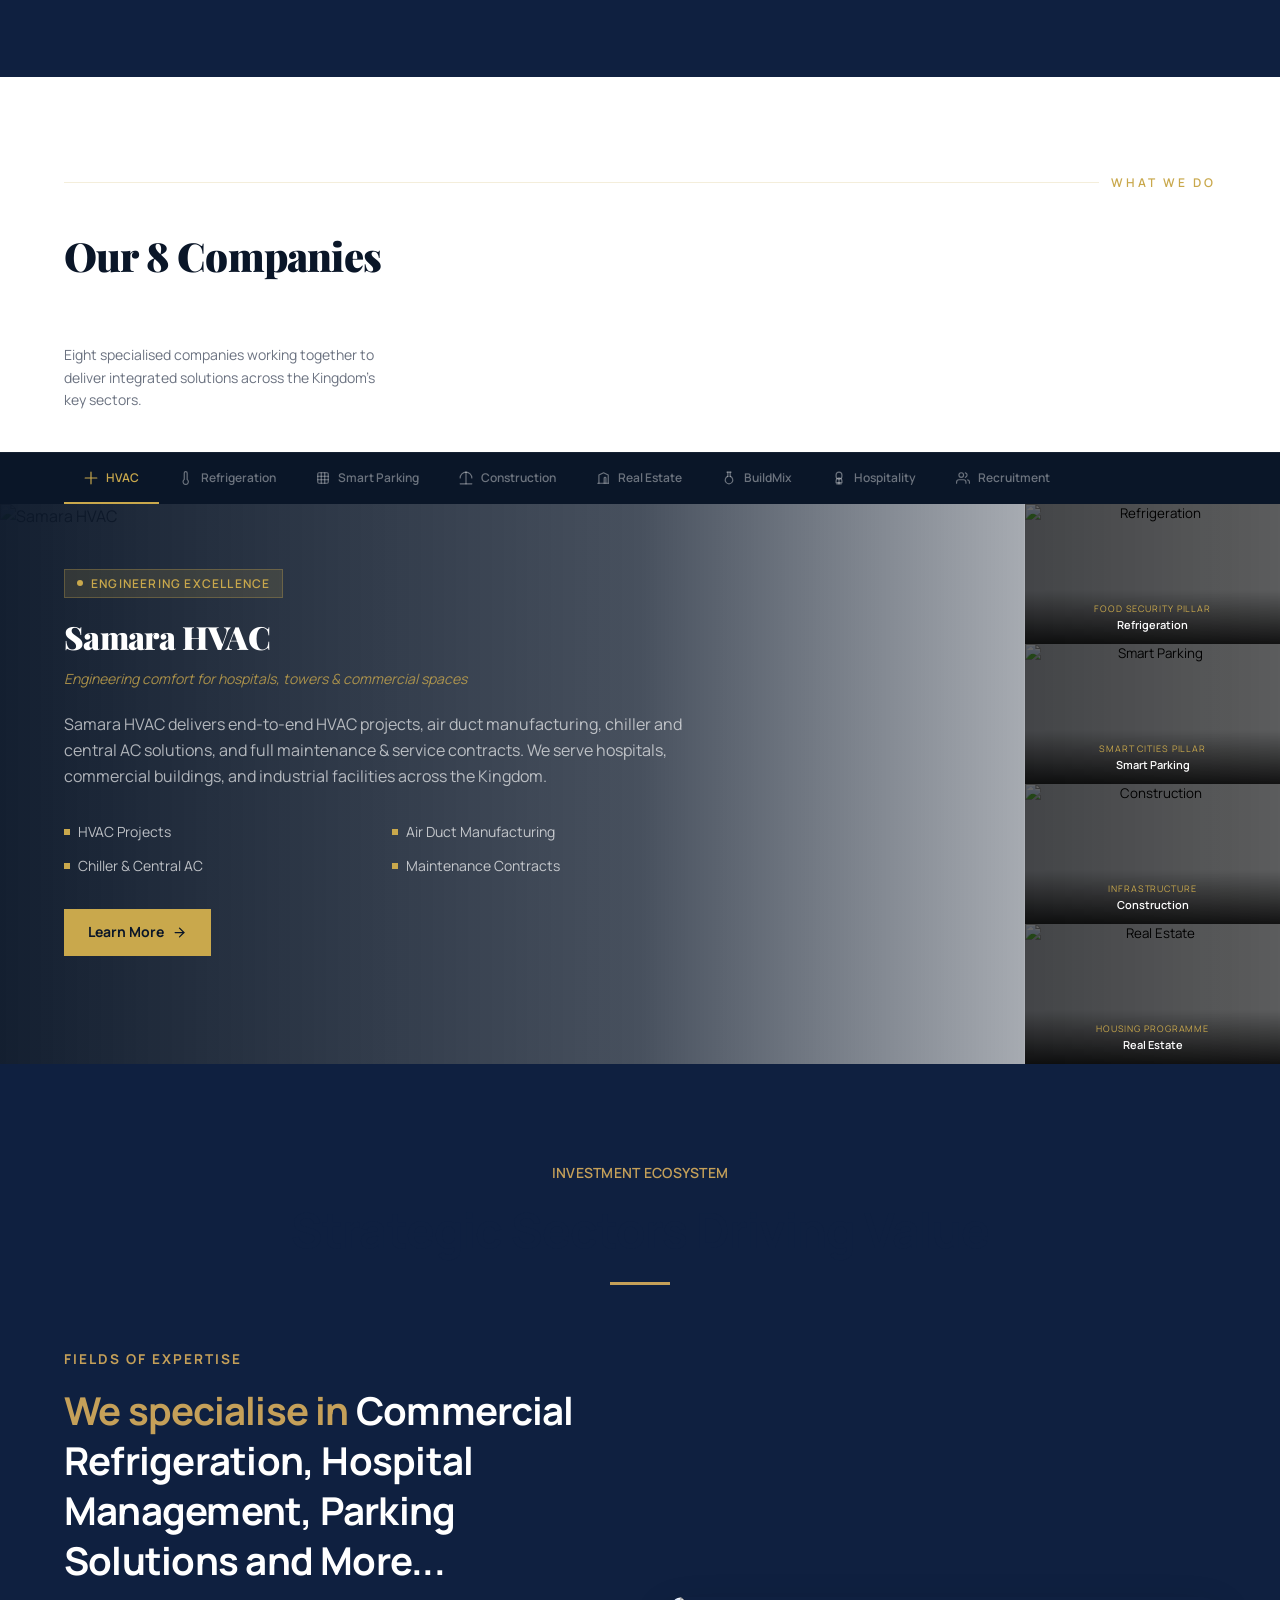
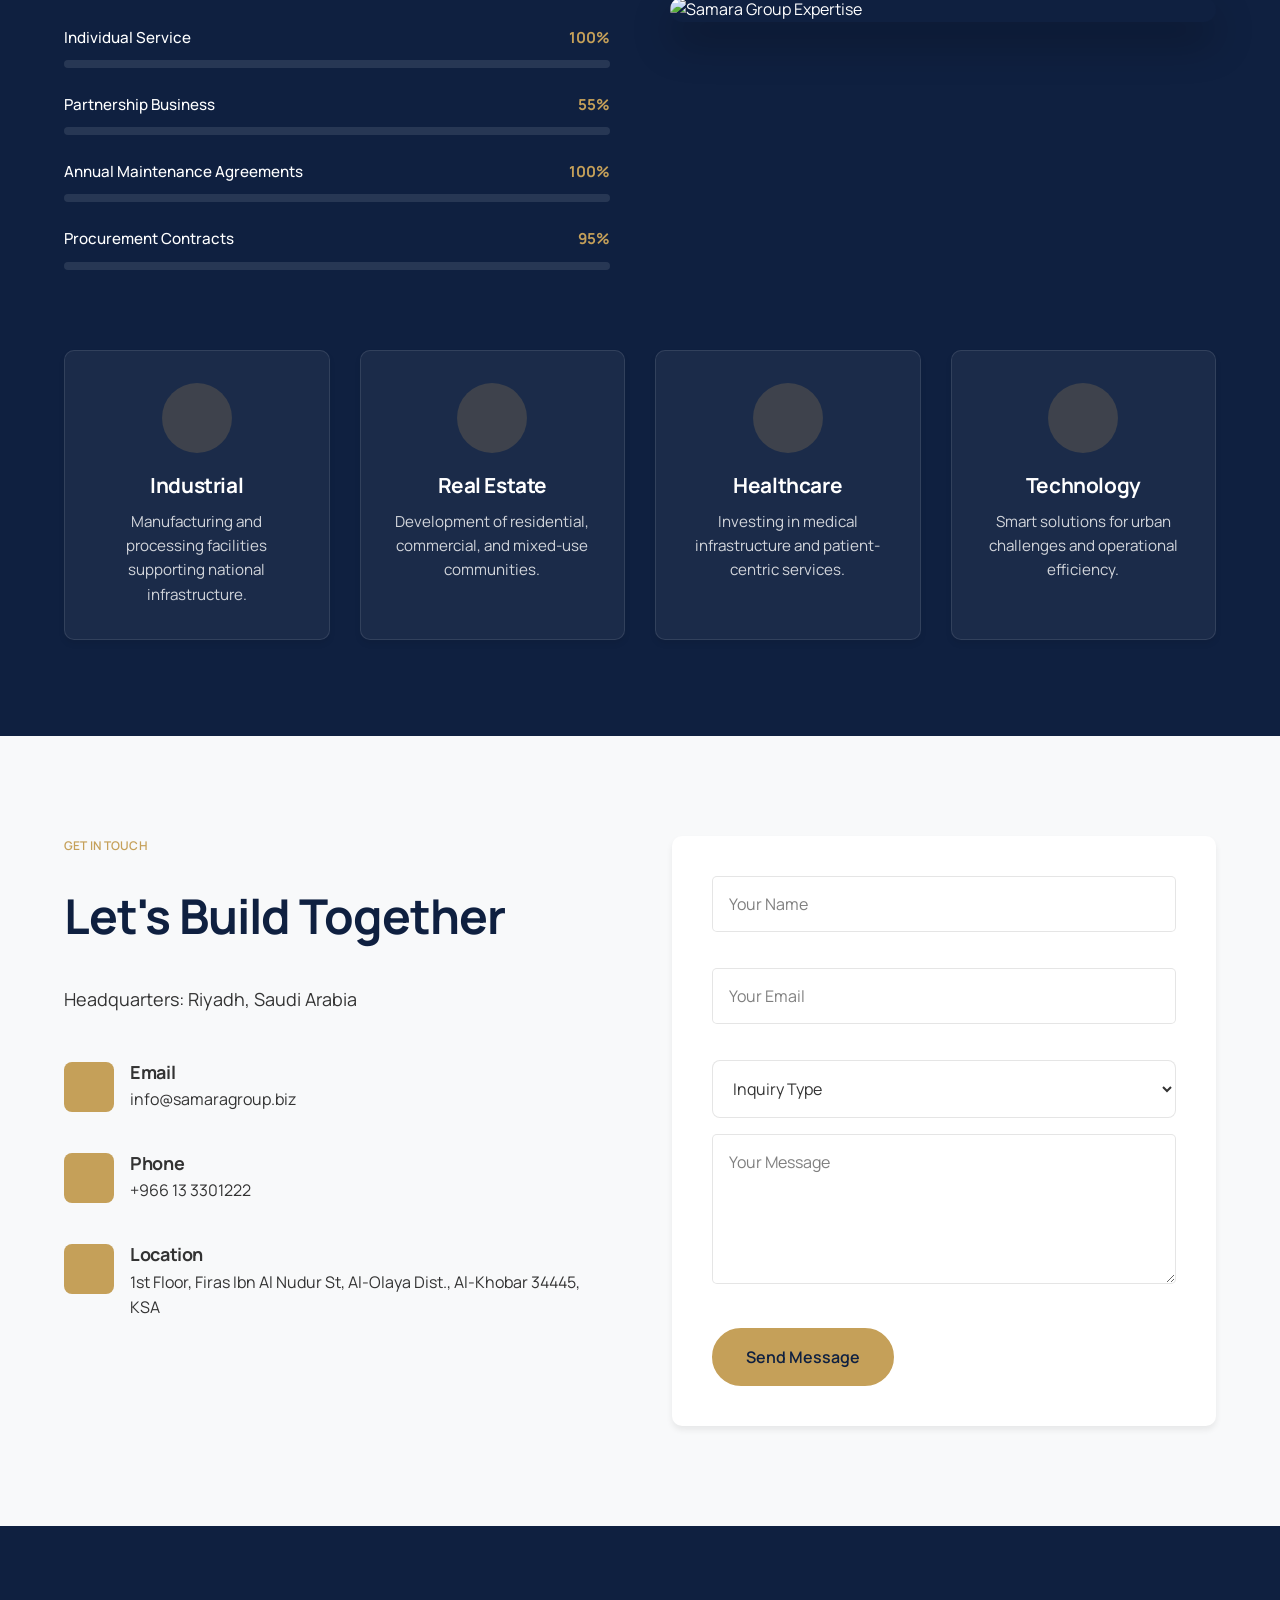
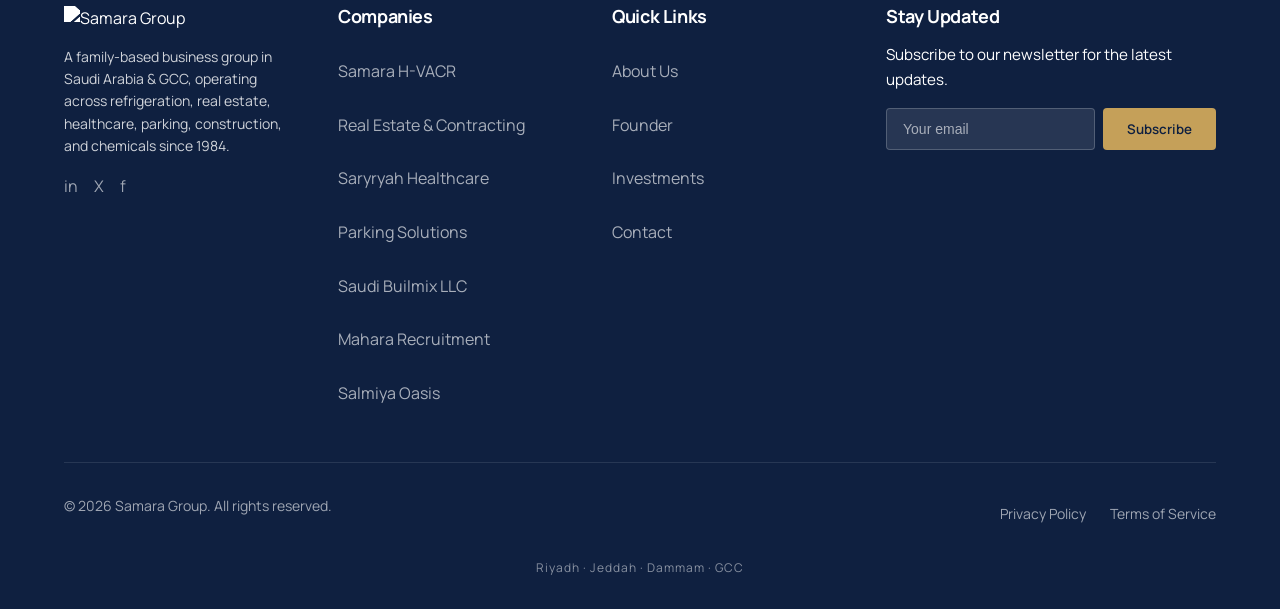
==== commit 47e9d946: "update branch" ====
--- a/index.html
+++ b/index.html
@@ -618,113 +618,100 @@
     </div>
   </section>
 
-  <!-- Companies Section -->
-  <section class="about-section light-section" id="companies">
-    <div class="container">
-      <div class="section-header">
-        <span class="section-label">Our Companies</span>
-        <h2 class="section-title">Specialized Entities Driving Excellence</h2>
-        <div class="section-line"></div>
-        <p class="section-subtitle">Seven pillars of our diversified portfolio</p>
-      </div>
-      <div class="companies-grid">
-        <a href="samara-H-VACR.html" class="company-card" data-card style="text-decoration: none; color: inherit;">
-          <div class="card-bg-glow"></div>
-          <div class="card-image">
-            <img src="https://images.unsplash.com/photo-1581091226825-a6a2a5aee158?q=80&w=2070&auto=format&fit=crop" alt="Samara H-VACR">
-            <div class="card-overlay"></div>
-          </div>
-          <div class="card-content">
-            <div class="card-category">Est. 1984</div>
-            <h3 class="card-title">Samara H-VACR</h3>
-            <p class="card-description">Leading provider of commercial and industrial HVAC and refrigeration solutions, serving supermarkets, cold storage, food processing facilities, and commercial buildings across the Kingdom.</p>
-            <span class="card-link">Learn More <span>&rarr;</span></span>
-          </div>
-        </a>
-
-        <a href="samara-real-estate.html" class="company-card" data-card style="text-decoration: none; color: inherit;">
-          <div class="card-bg-glow"></div>
-          <div class="card-image">
-            <img src="https://images.unsplash.com/photo-1486406146926-c627a92ad1ab?q=80&w=2070&auto=format&fit=crop" alt="Samara Real Estate">
-            <div class="card-overlay"></div>
-          </div>
-          <div class="card-content">
-            <div class="card-category">Est. 2001</div>
-            <h3 class="card-title">Samara Real Estate & Contracting</h3>
-            <p class="card-description">Developing premium residential and commercial properties while delivering high-quality general contracting services for major infrastructure projects.</p>
-            <span class="card-link">Learn More <span>&rarr;</span></span>
-          </div>
-        </a>
-
-        <a href="saryryah-healthcare.html" class="company-card" data-card style="text-decoration: none; color: inherit;">
-          <div class="card-bg-glow"></div>
-          <div class="card-image">
-            <img src="https://images.unsplash.com/photo-1519494026892-80bbd2d6fd0d?q=80&w=2053&auto=format&fit=crop" alt="Saryryah Healthcare">
-            <div class="card-overlay"></div>
-          </div>
-          <div class="card-content">
-            <div class="card-category">Est. 2001</div>
-            <h3 class="card-title">Saryryah Healthcare</h3>
-            <p class="card-description">Operating and managing hospitals and medical centers, providing world-class healthcare services with a focus on patient care and medical excellence.</p>
-            <span class="card-link">Learn More <span>&rarr;</span></span>
-          </div>
-        </a>
-
-        <a href="samara-parking.html" class="company-card" data-card style="text-decoration: none; color: inherit;">
-          <div class="card-bg-glow"></div>
-          <div class="card-image">
-            <img src="https://images.unsplash.com/photo-1590674899505-1c5c41951f89?q=80&w=2070&auto=format&fit=crop" alt="Samara Parking Solutions">
-            <div class="card-overlay"></div>
-          </div>
-          <div class="card-content">
-            <div class="card-category">Recent Venture</div>
-            <h3 class="card-title">Samara Parking Solutions (SPS)</h3>
-            <p class="card-description">Delivering advanced parking management systems and smart city solutions to optimize urban mobility and traffic flow in major cities.</p>
-            <span class="card-link">Learn More <span>&rarr;</span></span>
-          </div>
-        </a>
-
-        <a href="builmix.html" class="company-card" data-card style="text-decoration: none; color: inherit;">
-          <div class="card-bg-glow"></div>
-          <div class="card-image">
-            <img src="https://images.unsplash.com/photo-1589939705384-5185137a7f0f?q=80&w=2070&auto=format&fit=crop" alt="Saudi Builmix">
-            <div class="card-overlay"></div>
-          </div>
-          <div class="card-content">
-            <div class="card-category">Est. 2012</div>
-            <h3 class="card-title">Saudi Builmix LLC</h3>
-            <p class="card-description">Producing high-quality ready-mix concrete for large-scale construction projects, ensuring durability and compliance with international standards.</p>
-            <span class="card-link">Learn More <span>&rarr;</span></span>
-          </div>
-        </a>
-
-        <a href="mahara-recruitment.html" class="company-card" data-card style="text-decoration: none; color: inherit;">
-          <div class="card-bg-glow"></div>
-          <div class="card-image">
-            <img src="https://images.unsplash.com/photo-1521737604893-d14cc237f11d?q=80&w=2084&auto=format&fit=crop" alt="Mahara Recruitment">
-            <div class="card-overlay"></div>
-          </div>
-          <div class="card-content">
-            <div class="card-category">Human Resources</div>
-            <h3 class="card-title">Mahara Recruitment</h3>
-            <p class="card-description">Professional recruitment and HR services connecting top talent with leading organizations across the Kingdom.</p>
-            <span class="card-link">Learn More <span>&rarr;</span></span>
-          </div>
-        </a>
-
-        <a href="salmiya-oasis.html" class="company-card" data-card style="text-decoration: none; color: inherit;">
-          <div class="card-bg-glow"></div>
-          <div class="card-image">
-            <img src="https://images.unsplash.com/photo-1566073771259-6a8506099945?q=80&w=2070&auto=format&fit=crop" alt="Salmiya Oasis">
-            <div class="card-overlay"></div>
-          </div>
-          <div class="card-content">
-            <div class="card-category">Hospitality</div>
-            <h3 class="card-title">Salmiya Oasis</h3>
-            <p class="card-description">Premium hospitality and accommodation services providing exceptional experiences for travelers and guests.</p>
-            <span class="card-link">Learn More <span>&rarr;</span></span>
-          </div>
-        </a>
+  <!-- Sectors Section -->
+  <section class="sectors-section" id="companies">
+    <!-- Header -->
+    <div class="container sectors-header-container">
+      <div class="sectors-header">
+        <div class="sectors-title-wrapper">
+          <div class="sectors-label-line"></div>
+          <span class="sectors-label">What We Do</span>
+        </div>
+        <h2 class="sectors-title">Our 8 Companies</h2>
+      </div>
+      <p class="sectors-subtitle">Eight specialised companies working together to deliver integrated solutions across the Kingdom's key sectors.</p>
+    </div>
+
+    <!-- Scrollable tab bar -->
+    <div class="sectors-tab-bar">
+      <div class="container">
+        <div class="sectors-tabs" id="sectorsTabs">
+          <button class="sector-tab active" data-sector="0">
+            <svg xmlns="http://www.w3.org/2000/svg" width="14" height="14" viewBox="0 0 24 24" fill="none" stroke="currentColor" stroke-width="2" stroke-linecap="round" stroke-linejoin="round"><path d="M12 2v20M2 12h20"/></svg>
+            HVAC
+          </button>
+          <button class="sector-tab" data-sector="1">
+            <svg xmlns="http://www.w3.org/2000/svg" width="14" height="14" viewBox="0 0 24 24" fill="none" stroke="currentColor" stroke-width="2" stroke-linecap="round" stroke-linejoin="round"><path d="M14 14.76V3.5a2.5 2.5 0 0 0-5 0v11.26a4.5 4.5 0 1 0 5 0z"/></svg>
+            Refrigeration
+          </button>
+          <button class="sector-tab" data-sector="2">
+            <svg xmlns="http://www.w3.org/2000/svg" width="14" height="14" viewBox="0 0 24 24" fill="none" stroke="currentColor" stroke-width="2" stroke-linecap="round" stroke-linejoin="round"><rect x="3" y="3" width="18" height="18" rx="2"/><path d="M9 3v18"/><path d="M15 3v18"/><path d="M3 9h18"/><path d="M3 15h18"/></svg>
+            Smart Parking
+          </button>
+          <button class="sector-tab" data-sector="3">
+            <svg xmlns="http://www.w3.org/2000/svg" width="14" height="14" viewBox="0 0 24 24" fill="none" stroke="currentColor" stroke-width="2" stroke-linecap="round" stroke-linejoin="round"><path d="M2 22h20"/><path d="M12 2v20"/><path d="M12 2a10 10 0 0 1 10 10"/><path d="M12 2A10 10 0 0 0 2 12"/></svg>
+            Construction
+          </button>
+          <button class="sector-tab" data-sector="4">
+            <svg xmlns="http://www.w3.org/2000/svg" width="14" height="14" viewBox="0 0 24 24" fill="none" stroke="currentColor" stroke-width="2" stroke-linecap="round" stroke-linejoin="round"><path d="M3 21h18"/><path d="M5 21V7l8-4 8 4v14"/><path d="M17 21v-8.5a1.5 1.5 0 0 0-3 0V21"/></svg>
+            Real Estate
+          </button>
+          <button class="sector-tab" data-sector="5">
+            <svg xmlns="http://www.w3.org/2000/svg" width="14" height="14" viewBox="0 0 24 24" fill="none" stroke="currentColor" stroke-width="2" stroke-linecap="round" stroke-linejoin="round"><path d="M10 2v7.31"/><path d="M14 2v7.31"/><path d="M8.5 2h7"/><path d="M14 9.3a6.5 6.5 0 1 1-4 0"/></svg>
+            BuildMix
+          </button>
+          <button class="sector-tab" data-sector="6">
+            <svg xmlns="http://www.w3.org/2000/svg" width="14" height="14" viewBox="0 0 24 24" fill="none" stroke="currentColor" stroke-width="2" stroke-linecap="round" stroke-linejoin="round"><path d="M12 2a5 5 0 0 0-5 5v2a5 5 0 0 0 10 0V7a5 5 0 0 0-5-5z"/><path d="M12 12v10"/><path d="M8 22h8"/><path d="M12 12a5 5 0 0 1 5 5v3H7v-3a5 5 0 0 1 5-5z"/></svg>
+            Hospitality
+          </button>
+          <button class="sector-tab" data-sector="7">
+            <svg xmlns="http://www.w3.org/2000/svg" width="14" height="14" viewBox="0 0 24 24" fill="none" stroke="currentColor" stroke-width="2" stroke-linecap="round" stroke-linejoin="round"><path d="M17 21v-2a4 4 0 0 0-4-4H5a4 4 0 0 0-4 4v2"/><circle cx="9" cy="7" r="4"/><path d="M23 21v-2a4 4 0 0 0-3-3.87"/><path d="M16 3.13a4 4 0 0 1 0 7.75"/></svg>
+            Recruitment
+          </button>
+        </div>
+      </div>
+    </div>
+
+    <!-- Main panel -->
+    <div class="sectors-main-panel">
+      <!-- Background images for each sector -->
+      <div class="sectors-background-images">
+        <div class="sector-bg-image active" data-sector="0">
+          <img src="https://images.unsplash.com/photo-1615309662243-70f6df917b59?w=1400&h=900&fit=crop&auto=format" alt="Samara HVAC">
+        </div>
+        <div class="sector-bg-image" data-sector="1">
+          <img src="https://images.unsplash.com/photo-1553413077-190dd305871c?w=1400&h=900&fit=crop&auto=format" alt="Samara Refrigeration">
+        </div>
+        <div class="sector-bg-image" data-sector="2">
+          <img src="rotary_parking.jfif" alt="Smart Parking">
+        </div>
+        <div class="sector-bg-image" data-sector="3">
+          <img src="https://images.unsplash.com/photo-1618764889055-628b7adacfe1?w=1400&h=900&fit=crop&auto=format" alt="Construction">
+        </div>
+        <div class="sector-bg-image" data-sector="4">
+          <img src="https://images.unsplash.com/photo-1756064173162-326c8e85215d?w=1400&h=900&fit=crop&auto=format" alt="Real Estate">
+        </div>
+        <div class="sector-bg-image" data-sector="5">
+          <img src="https://images.unsplash.com/photo-1527410651988-c2f385ccd3f7?w=1400&h=900&fit=crop&auto=format" alt="BuildMix">
+        </div>
+        <div class="sector-bg-image" data-sector="6">
+          <img src="https://images.unsplash.com/photo-1520250497591-112f2f40a3f4?w=1400&h=900&fit=crop&auto=format" alt="Hospitality">
+        </div>
+        <div class="sector-bg-image" data-sector="7">
+          <img src="https://images.unsplash.com/photo-1690378820474-b468b8ee64d3?w=1400&h=900&fit=crop&auto=format" alt="Recruitment">
+        </div>
+      </div>
+
+      <!-- Text content -->
+      <div class="container sectors-content-container">
+        <div class="sectors-content" id="sectorsContent">
+          <!-- Content will be dynamically updated by JavaScript -->
+        </div>
+      </div>
+
+      <!-- Right thumbnail strip (desktop only) -->
+      <div class="sectors-thumbnail-strip" id="sectorsThumbnails">
+        <!-- Thumbnails will be dynamically generated by JavaScript -->
       </div>
     </div>
   </section>
@@ -990,6 +977,170 @@
             mpCards[index].classList.add('active');
           });
         });
+
+        // Sectors Section Functionality
+        const sectorsData = [
+          {
+            icon: "Wind",
+            label: "HVAC",
+            title: "Samara HVAC",
+            tagline: "Engineering comfort for hospitals, towers & commercial spaces",
+            desc: "Samara HVAC delivers end-to-end HVAC projects, air duct manufacturing, chiller and central AC solutions, and full maintenance & service contracts. We serve hospitals, commercial buildings, and industrial facilities across the Kingdom.",
+            highlights: ["HVAC Projects", "Air Duct Manufacturing", "Chiller & Central AC", "Maintenance Contracts"],
+            vision: "Engineering Excellence",
+            image: "https://images.unsplash.com/photo-1615309662243-70f6df917b59?w=1400&h=900&fit=crop&auto=format"
+          },
+          {
+            icon: "Thermometer",
+            label: "Refrigeration",
+            title: "Samara Refrigeration",
+            tagline: "Cold-chain infrastructure powering KSA's food security",
+            desc: "Samara Refrigeration provides industrial-grade cold rooms, freezers, refrigeration projects, maintenance services, and a full-service refrigeration workshop. Supporting food security across the Eastern Province since 1992.",
+            highlights: ["Cold Rooms & Freezers", "Industrial Refrigeration", "Maintenance Services", "Refrigeration Workshop"],
+            vision: "Food Security Pillar",
+            image: "https://images.unsplash.com/photo-1553413077-190dd305871c?w=1400&h=900&fit=crop&auto=format"
+          },
+          {
+            icon: "ParkingSquare",
+            label: "Smart Parking",
+            title: "Smart Commercial Parking",
+            tagline: "AI-powered parking for Saudi Arabia's smart cities",
+            desc: "Our smart parking division delivers automated rotary systems, AI-powered management software, mobile app integration, live availability tracking, vehicle calling systems, and smart payment solutions.",
+            highlights: ["Rotary Parking Systems", "AI Management Software", "Mobile App Integration", "Smart Payment Systems"],
+            vision: "Smart Cities Pillar",
+            image: "rotary_parking.jfif"
+          },
+          {
+            icon: "HardHat",
+            label: "Construction",
+            title: "General Contracting & Construction",
+            tagline: "Building the Kingdom's infrastructure from the ground up",
+            desc: "We deliver full-scope construction projects including commercial buildings, infrastructure, renovation works, and comprehensive MEP projects. From heavy equipment to finishing — one contractor for every phase.",
+            highlights: ["Buildings Construction", "Infrastructure Projects", "Renovation Works", "MEP Projects"],
+            vision: "Infrastructure",
+            image: "https://images.unsplash.com/photo-1618764889055-628b7adacfe1?w=1400&h=900&fit=crop&auto=format"
+          },
+          {
+            icon: "Building2",
+            label: "Real Estate",
+            title: "Real Estate",
+            tagline: "Premium Saudi developments from design to handover",
+            desc: "Our real estate arm develops and manages residential compounds and commercial properties. We handle property development, management, and strategic real estate investments aligned with Vision 2030's National Housing Programme.",
+            highlights: ["Property Development", "Property Management", "Residential Compounds", "Real Estate Investments"],
+            vision: "Housing Programme",
+            image: "https://images.unsplash.com/photo-1756064173162-326c8e85215d?w=1400&h=900&fit=crop&auto=format"
+          },
+          {
+            icon: "FlaskConical",
+            label: "BuildMix",
+            title: "BuildMix Company",
+            tagline: "Concrete solutions powering construction across the region",
+            desc: "BuildMix supplies ready-mix concrete, concrete products, and construction materials to major construction projects. Our fleet of mixer trucks and concrete plants ensure reliable, on-time delivery for every project scale.",
+            highlights: ["Ready-Mix Concrete", "Concrete Products", "Materials Supply", "Fleet Operations"],
+            vision: "Industrial Growth",
+            image: "https://images.unsplash.com/photo-1527410651988-c2f385ccd3f7?w=1400&h=900&fit=crop&auto=format"
+          },
+          {
+            icon: "Palmtree",
+            label: "Hospitality",
+            title: "Al Salmiya Oasis",
+            tagline: "Premium tourism & hospitality experiences aligned with Vision 2030",
+            desc: "Al Salmiya Oasis delivers resort development, hospitality services, tourism projects, events and recreation experiences. We are aligned with Saudi Vision 2030's tourism diversification targets to create world-class destinations.",
+            highlights: ["Resort Development", "Hospitality Services", "Tourism Projects", "Events & Recreation"],
+            vision: "Tourism 2030",
+            image: "https://images.unsplash.com/photo-1520250497591-112f2f40a3f4?w=1400&h=900&fit=crop&auto=format"
+          },
+          {
+            icon: "Users",
+            label: "Recruitment",
+            title: "Mahara Recruitment",
+            tagline: "Connecting global talent with Saudi enterprises",
+            desc: "Mahara Recruitment provides international recruitment, workforce solutions, HR services, and overseas employment. We connect qualified global talent with leading Saudi companies across all sectors.",
+            highlights: ["International Recruitment", "Workforce Solutions", "HR Services", "Overseas Employment"],
+            vision: "Saudization",
+            image: "https://images.unsplash.com/photo-1690378820474-b468b8ee64d3?w=1400&h=900&fit=crop&auto=format"
+          }
+        ];
+
+        const sectorTabs = document.querySelectorAll('.sector-tab');
+        const bgImages = document.querySelectorAll('.sector-bg-image');
+        const sectorsContent = document.getElementById('sectorsContent');
+        const sectorsThumbnails = document.getElementById('sectorsThumbnails');
+        let activeSector = 0;
+
+        function renderContent(index) {
+          const s = sectorsData[index];
+          sectorsContent.innerHTML = `
+            <div class="sectors-text-content" style="animation: fadeUp 0.5s ease-out forwards; opacity: 0;">
+              <span class="sectors-vision-badge">
+                <span class="badge-dot"></span>
+                ${s.vision}
+              </span>
+              <h3 class="sectors-content-title">${s.title}</h3>
+              <p class="sectors-content-tagline">${s.tagline}</p>
+              <p class="sectors-content-desc">${s.desc}</p>
+              <div class="sectors-highlights-grid">
+                ${s.highlights.map(h => `
+                  <div class="highlight-item">
+                    <span class="highlight-bullet"></span>
+                    ${h}
+                  </div>
+                `).join('')}
+              </div>
+              <a href="#" class="sectors-learn-more-btn">
+                Learn More
+                <svg xmlns="http://www.w3.org/2000/svg" width="15" height="15" viewBox="0 0 24 24" fill="none" stroke="currentColor" stroke-width="2" stroke-linecap="round" stroke-linejoin="round"><path d="M5 12h14"/><path d="m12 5 7 7-7 7"/></svg>
+              </a>
+            </div>
+          `;
+        }
+
+        function renderThumbnails(activeIndex) {
+          const inactiveSectors = sectorsData.filter((_, i) => i !== activeIndex).slice(0, 4);
+          sectorsThumbnails.innerHTML = inactiveSectors.map((sec, idx) => {
+            const originalIndex = sectorsData.indexOf(sec);
+            return `
+              <button class="thumbnail-item" data-sector="${originalIndex}">
+                <img src="${sec.image}" alt="${sec.label}">
+                <div class="thumbnail-overlay"></div>
+                <div class="thumbnail-info">
+                  <p class="thumbnail-vision">${sec.vision}</p>
+                  <p class="thumbnail-label">${sec.label}</p>
+                </div>
+              </button>
+            `;
+          }).join('');
+
+          // Add click handlers to thumbnails
+          sectorsThumbnails.querySelectorAll('.thumbnail-item').forEach(btn => {
+            btn.addEventListener('click', () => {
+              const idx = parseInt(btn.getAttribute('data-sector'));
+              setActiveSector(idx);
+            });
+          });
+        }
+
+        function setActiveSector(index) {
+          sectorTabs.forEach((tab, i) => {
+            tab.classList.toggle('active', i === index);
+          });
+          bgImages.forEach((bg, i) => {
+            bg.classList.toggle('active', i === index);
+          });
+          activeSector = index;
+          renderContent(index);
+          renderThumbnails(index);
+        }
+
+        sectorTabs.forEach((tab, index) => {
+          tab.addEventListener('click', () => {
+            setActiveSector(index);
+          });
+        });
+
+        // Initialize sectors section
+        renderContent(0);
+        renderThumbnails(0);
       });
     </script>
 </body>
--- a/style-new.css
+++ b/style-new.css
@@ -4587,6 +4587,354 @@
 }
 
 /* ============================================
+   ============================================ */
+
+/* Sectors Section Styles */
+.sectors-section {
+  background-color: #ffffff;
+}
+
+.sectors-header-container {
+  max-width: 1200px;
+  margin: 0 auto;
+  padding: 6rem 1.5rem 2.5rem;
+}
+
+.sectors-header {
+  display: flex;
+  flex-direction: column;
+  gap: 1.5rem;
+  margin-bottom: 4rem;
+}
+
+.sectors-title-wrapper {
+  display: flex;
+  align-items: center;
+  gap: 0.75rem;
+  margin-bottom: 1rem;
+}
+
+.sectors-label-line {
+  flex-grow: 1;
+  height: 1px;
+  background-color: rgba(201, 168, 76, 0.2);
+  width: 3rem;
+  flex-shrink: 0;
+}
+
+.sectors-label {
+  color: #c9a84c;
+  font-size: 0.75rem;
+  font-weight: 600;
+  text-transform: uppercase;
+  letter-spacing: 0.25em;
+}
+
+.sectors-title {
+  color: #0a1628;
+  font-size: 2.5rem;
+  font-weight: 900;
+  font-family: 'Playfair Display', serif;
+  margin: 0;
+}
+
+.sectors-subtitle {
+  color: #6b7280;
+  font-size: 0.875rem;
+  max-width: 20rem;
+  line-height: 1.625;
+  margin: 0;
+}
+
+.sectors-tab-bar {
+  background-color: #0a1628;
+  border-top: 1px solid rgba(255, 255, 255, 0.05);
+}
+
+.sectors-tabs {
+  display: flex;
+  overflow-x: auto;
+  scrollbar-width: none;
+  -ms-overflow-style: none;
+  gap: 0;
+}
+
+.sectors-tabs::-webkit-scrollbar {
+  display: none;
+}
+
+.sector-tab {
+  display: flex;
+  align-items: center;
+  gap: 0.5rem;
+  padding: 1rem 1.25rem;
+  font-size: 0.75rem;
+  font-weight: 600;
+  white-space: nowrap;
+  border-bottom: 2px solid transparent;
+  background: transparent;
+  color: rgba(255, 255, 255, 0.4);
+  cursor: pointer;
+  transition: all 0.2s ease;
+  flex-shrink: 0;
+}
+
+.sector-tab:hover {
+  color: rgba(255, 255, 255, 0.7);
+}
+
+.sector-tab.active {
+  border-bottom-color: #c9a84c;
+  color: #c9a84c;
+}
+
+.sectors-main-panel {
+  position: relative;
+  min-height: 560px;
+  overflow: hidden;
+}
+
+.sectors-background-images {
+  position: absolute;
+  inset: 0;
+}
+
+.sector-bg-image {
+  position: absolute;
+  inset: 0;
+  opacity: 0;
+  transition: opacity 0.7s ease;
+}
+
+.sector-bg-image.active {
+  opacity: 1;
+}
+
+.sector-bg-image img {
+  width: 100%;
+  height: 100%;
+  object-fit: cover;
+}
+
+.sector-bg-image::after {
+  content: '';
+  position: absolute;
+  inset: 0;
+  background: linear-gradient(to right, rgba(10, 22, 40, 0.96) 0%, rgba(10, 22, 40, 0.75) 50%, rgba(10, 22, 40, 0.1) 100%);
+}
+
+.sectors-content-container {
+  position: relative;
+  z-index: 10;
+  padding: 4rem 1.5rem;
+  max-width: 1200px;
+  margin: 0 auto;
+}
+
+.sectors-text-content {
+  max-width: 40rem;
+}
+
+.sectors-vision-badge {
+  display: inline-flex;
+  align-items: center;
+  gap: 0.5rem;
+  padding: 0.25rem 0.75rem;
+  background-color: rgba(201, 168, 76, 0.15);
+  border: 1px solid rgba(201, 168, 76, 0.3);
+  color: #c9a84c;
+  font-size: 0.75rem;
+  font-weight: 600;
+  text-transform: uppercase;
+  letter-spacing: 0.1em;
+  margin-bottom: 1.25rem;
+}
+
+.badge-dot {
+  width: 0.375rem;
+  height: 0.375rem;
+  background-color: #c9a84c;
+  border-radius: 50%;
+}
+
+.sectors-content-title {
+  color: #ffffff;
+  font-size: 2rem;
+  font-weight: 900;
+  font-family: 'Playfair Display', serif;
+  margin-bottom: 0.75rem;
+  line-height: 1.2;
+}
+
+.sectors-content-tagline {
+  color: rgba(201, 168, 76, 0.8);
+  font-size: 0.875rem;
+  font-style: italic;
+  margin-bottom: 1.25rem;
+}
+
+.sectors-content-desc {
+  color: rgba(255, 255, 255, 0.65);
+  font-size: 1rem;
+  line-height: 1.625;
+  margin-bottom: 2rem;
+}
+
+.sectors-highlights-grid {
+  display: grid;
+  grid-template-columns: repeat(2, 1fr);
+  gap: 0.75rem 1rem;
+  margin-bottom: 2rem;
+}
+
+.highlight-item {
+  display: flex;
+  align-items: center;
+  gap: 0.5rem;
+  color: rgba(255, 255, 255, 0.7);
+  font-size: 0.875rem;
+}
+
+.highlight-bullet {
+  width: 0.375rem;
+  height: 0.375rem;
+  background-color: #c9a84c;
+  flex-shrink: 0;
+}
+
+.sectors-learn-more-btn {
+  display: inline-flex;
+  align-items: center;
+  gap: 0.5rem;
+  padding: 0.75rem 1.5rem;
+  background-color: #c9a84c;
+  color: #0a1628;
+  font-size: 0.875rem;
+  font-weight: 700;
+  text-decoration: none;
+  border-radius: 0;
+  transition: background-color 0.2s ease;
+}
+
+.sectors-learn-more-btn:hover {
+  background-color: #dab85c;
+}
+
+.sectors-learn-more-btn svg {
+  transition: transform 0.2s ease;
+}
+
+.sectors-learn-more-btn:hover svg {
+  transform: translateX(0.25rem);
+}
+
+.sectors-thumbnail-strip {
+  position: absolute;
+  top: 0;
+  right: 0;
+  bottom: 0;
+  width: 16rem;
+  display: none;
+  flex-direction: column;
+  border-left: 1px solid rgba(255, 255, 255, 0.1);
+}
+
+.thumbnail-item {
+  flex: 1;
+  position: relative;
+  overflow: hidden;
+  border: none;
+  padding: 0;
+  cursor: pointer;
+}
+
+.thumbnail-item img {
+  width: 100%;
+  height: 100%;
+  object-fit: cover;
+  transition: transform 0.7s ease;
+}
+
+.thumbnail-item:hover img {
+  transform: scale(1.05);
+}
+
+.thumbnail-overlay {
+  position: absolute;
+  inset: 0;
+  background-color: rgba(0, 0, 0, 0.6);
+  transition: background-color 0.3s ease;
+}
+
+.thumbnail-item:hover .thumbnail-overlay {
+  background-color: rgba(0, 0, 0, 0.4);
+}
+
+.thumbnail-info {
+  position: absolute;
+  left: 0;
+  right: 0;
+  bottom: 0;
+  padding: 0.75rem;
+  background: linear-gradient(to top, rgba(0, 0, 0, 0.8), transparent);
+}
+
+.thumbnail-vision {
+  color: #c9a84c;
+  font-size: 0.5625rem;
+  text-transform: uppercase;
+  letter-spacing: 0.1em;
+  margin: 0 0 0.125rem;
+}
+
+.thumbnail-label {
+  color: #ffffff;
+  font-size: 0.6875rem;
+  font-weight: 600;
+  margin: 0;
+}
+
+@keyframes fadeUp {
+  from {
+    opacity: 0;
+    transform: translateY(1.125rem);
+  }
+  to {
+    opacity: 1;
+    transform: translateY(0);
+  }
+}
+
+/* Responsive styles for sectors section */
+@media (min-width: 1280px) {
+  .sectors-thumbnail-strip {
+    display: flex;
+  }
+  
+  .sectors-content-container {
+    padding-right: 18rem;
+  }
+}
+
+@media (max-width: 768px) {
+  .sectors-header-container {
+    padding-top: 4rem;
+  }
+  
+  .sectors-title {
+    font-size: 1.875rem;
+  }
+  
+  .sectors-content-title {
+    font-size: 1.5rem;
+  }
+  
+  .sectors-highlights-grid {
+    grid-template-columns: 1fr;
+  }
+}
+
+/* ============================================
    MANUFACTURING PARTNERS SECTION
    ============================================ */
 .manufacturing-partners-section {
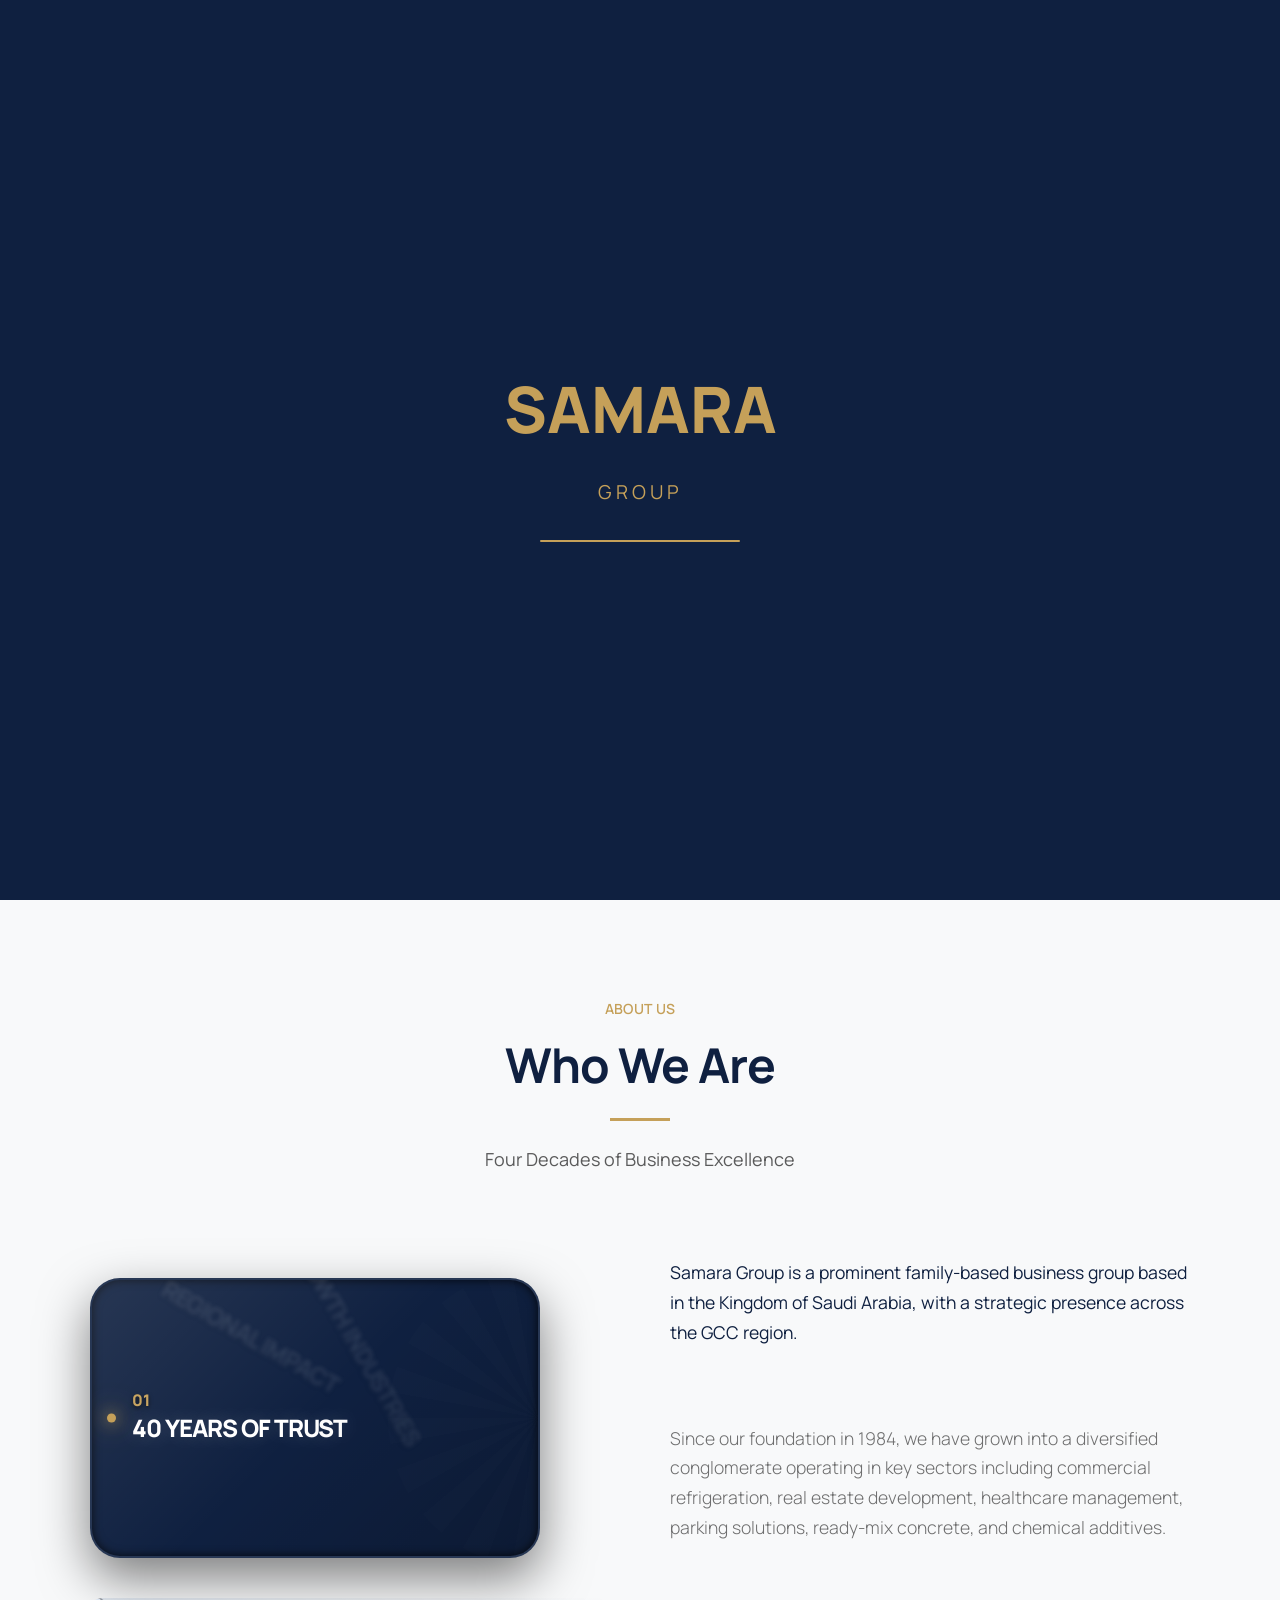
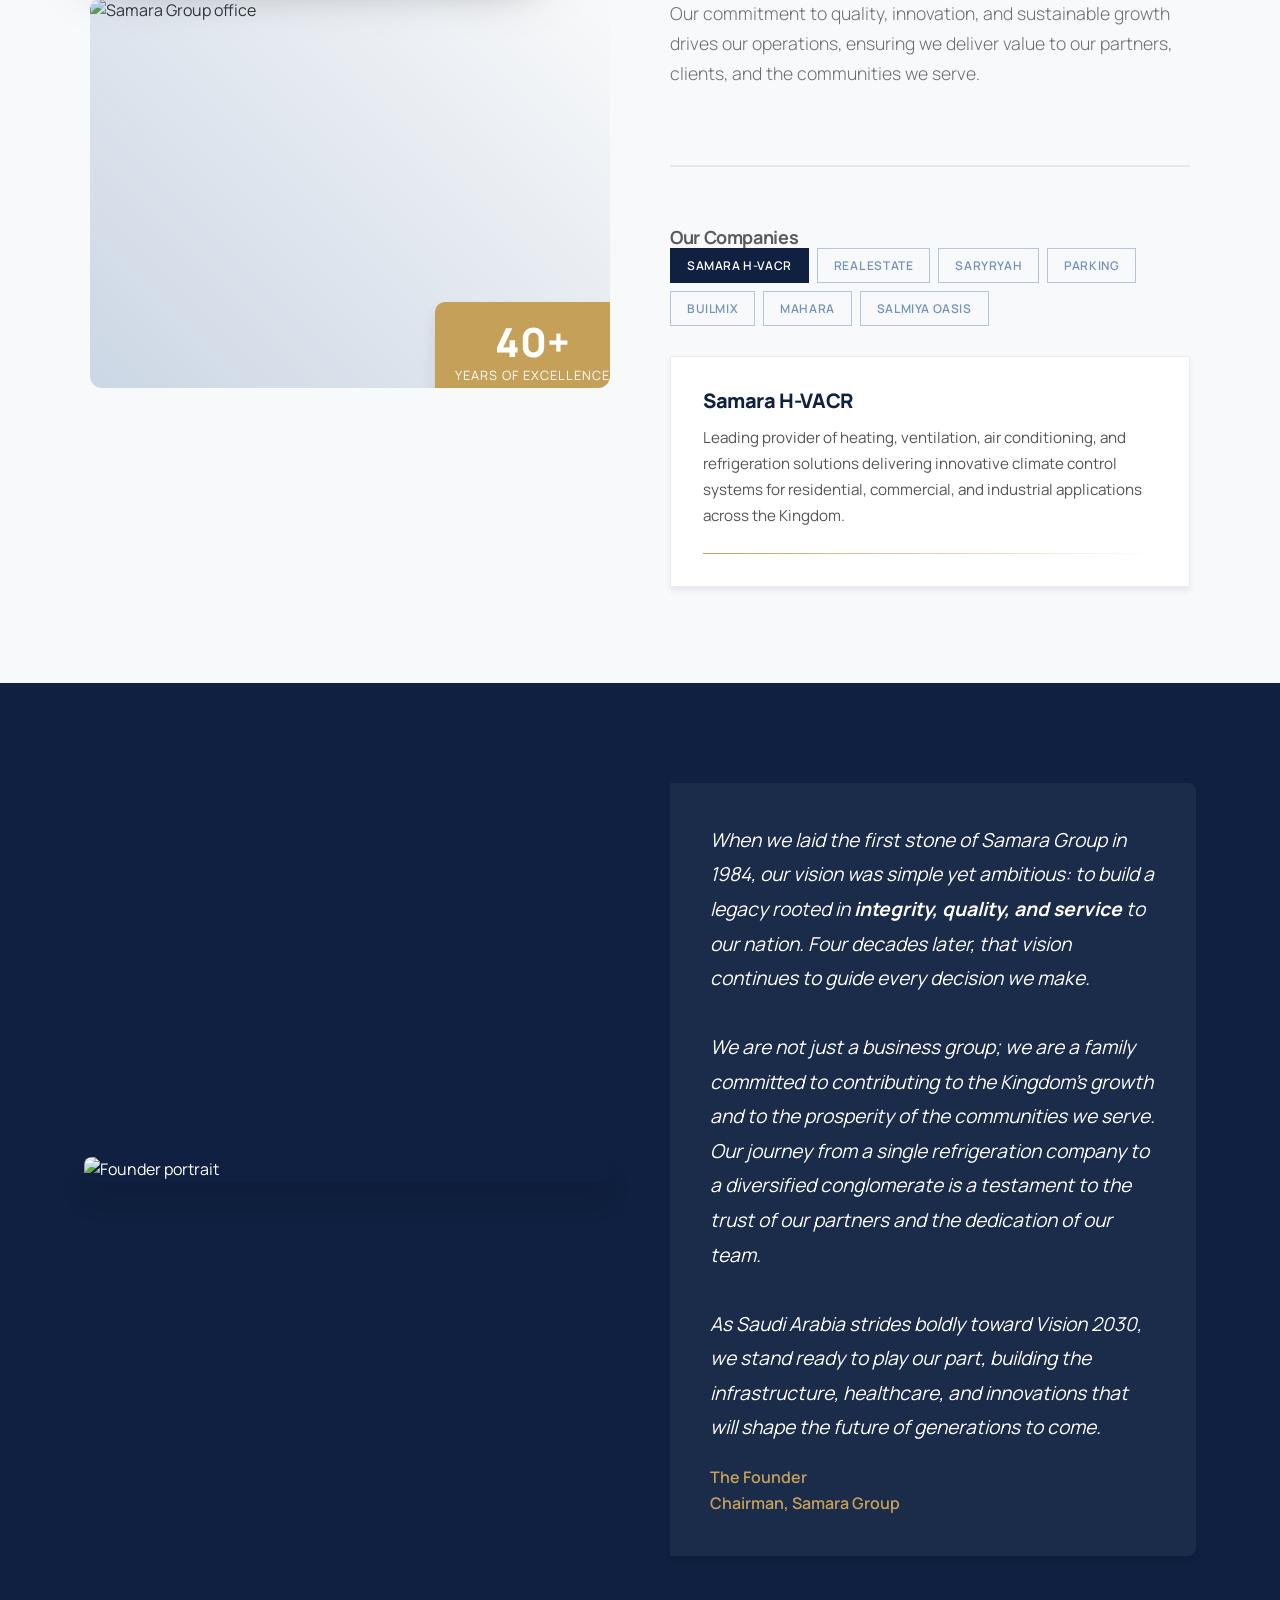
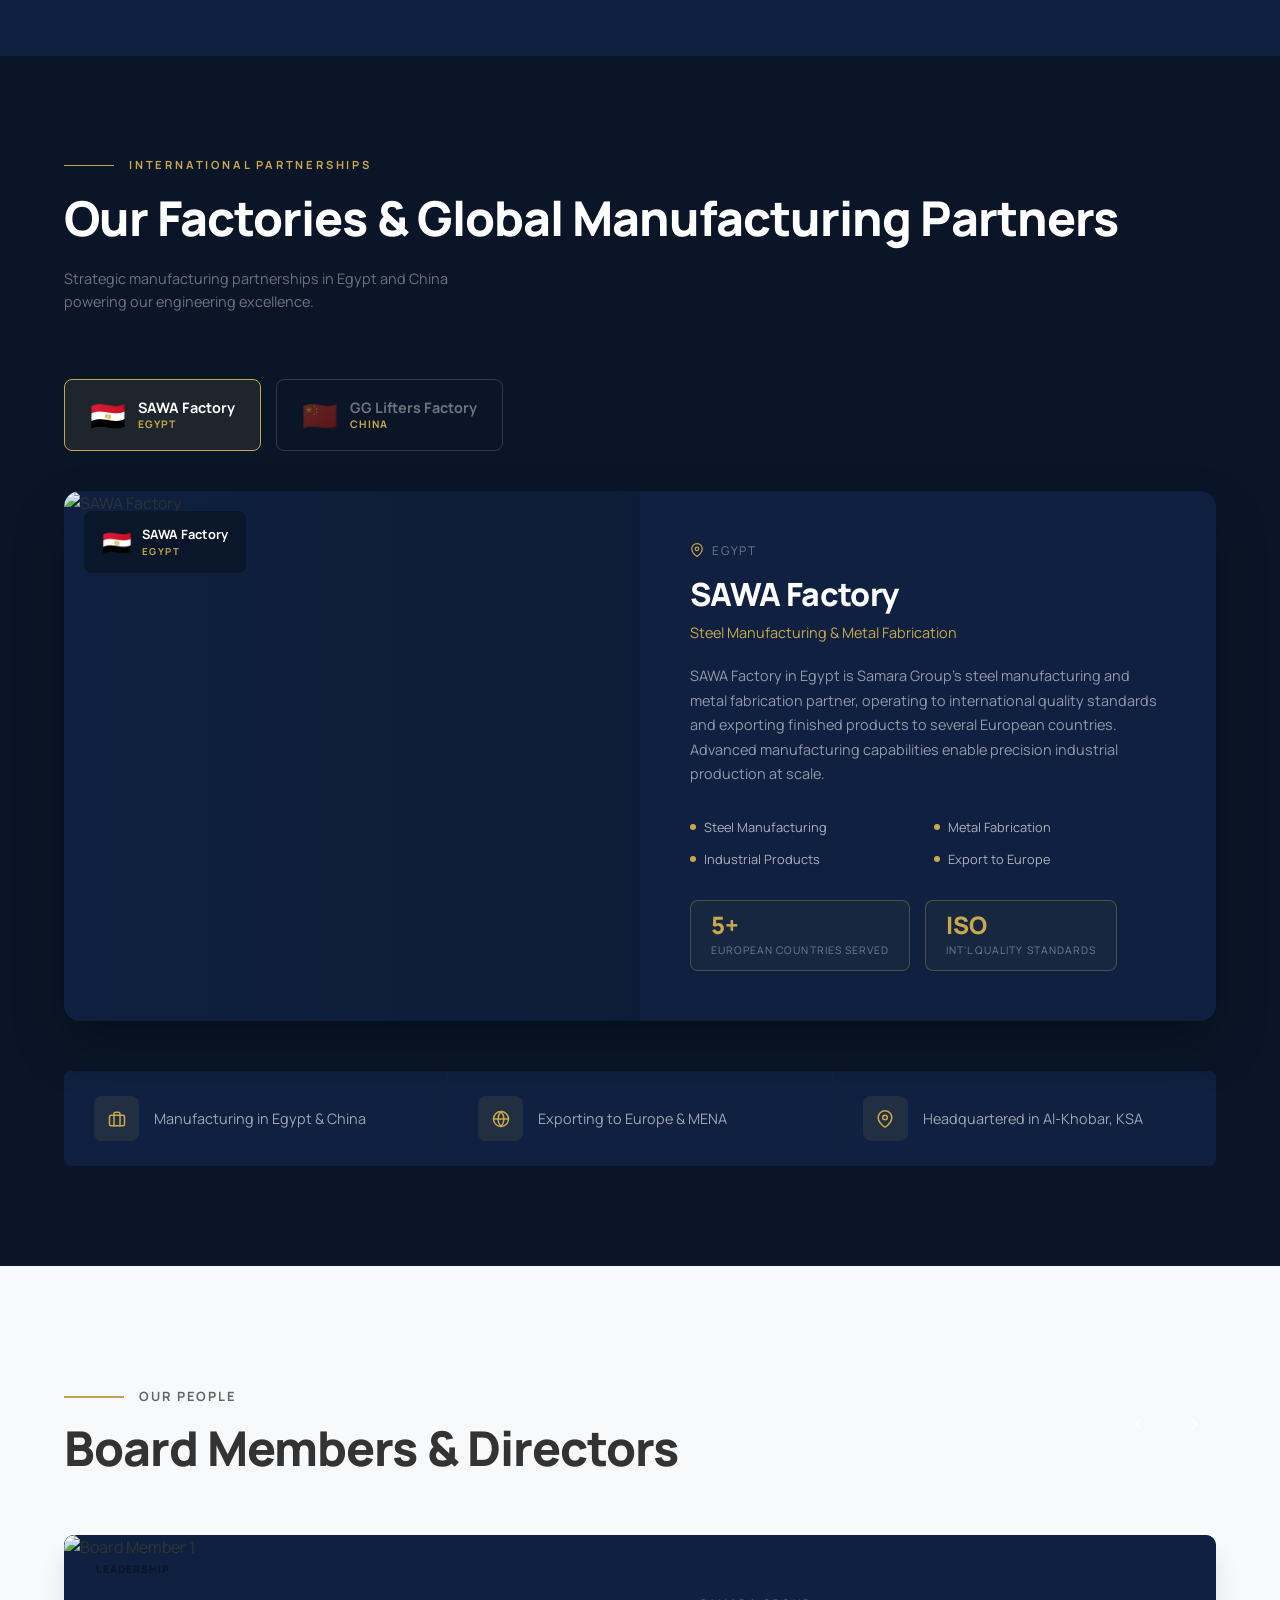
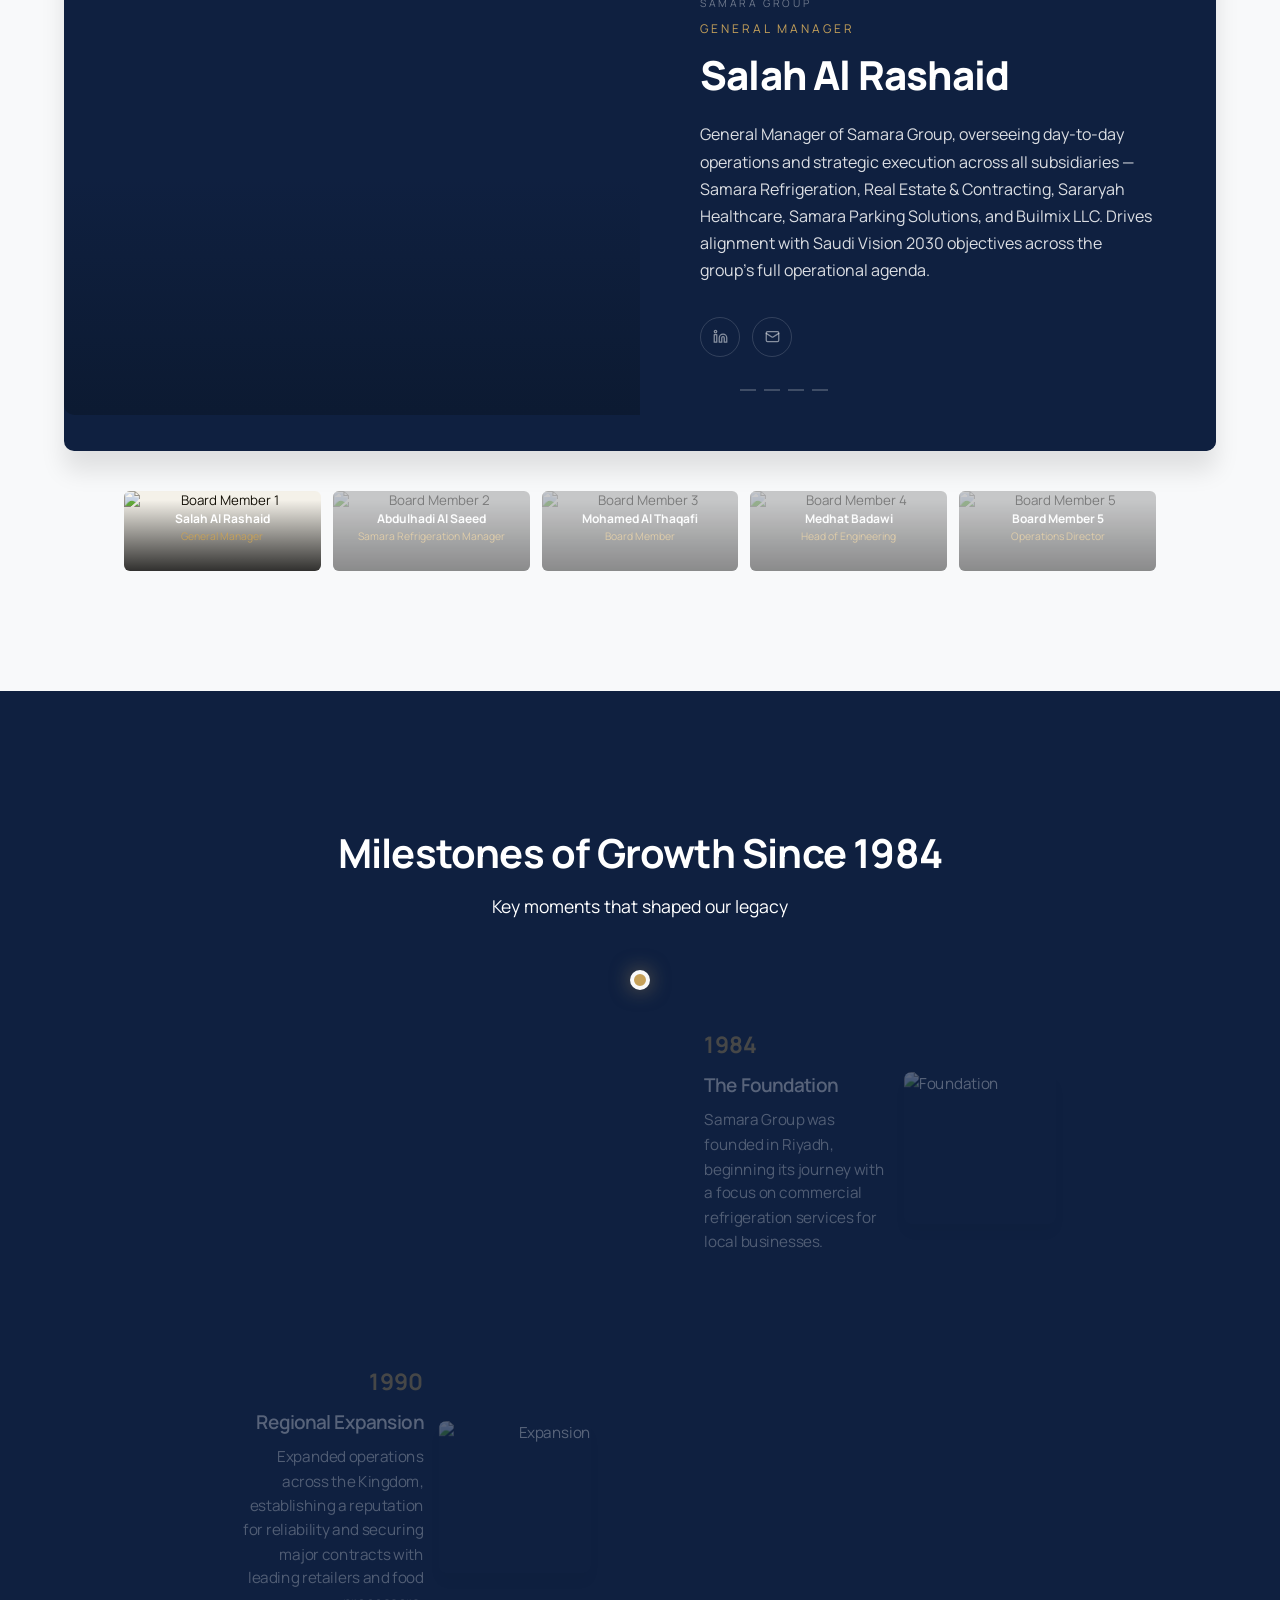
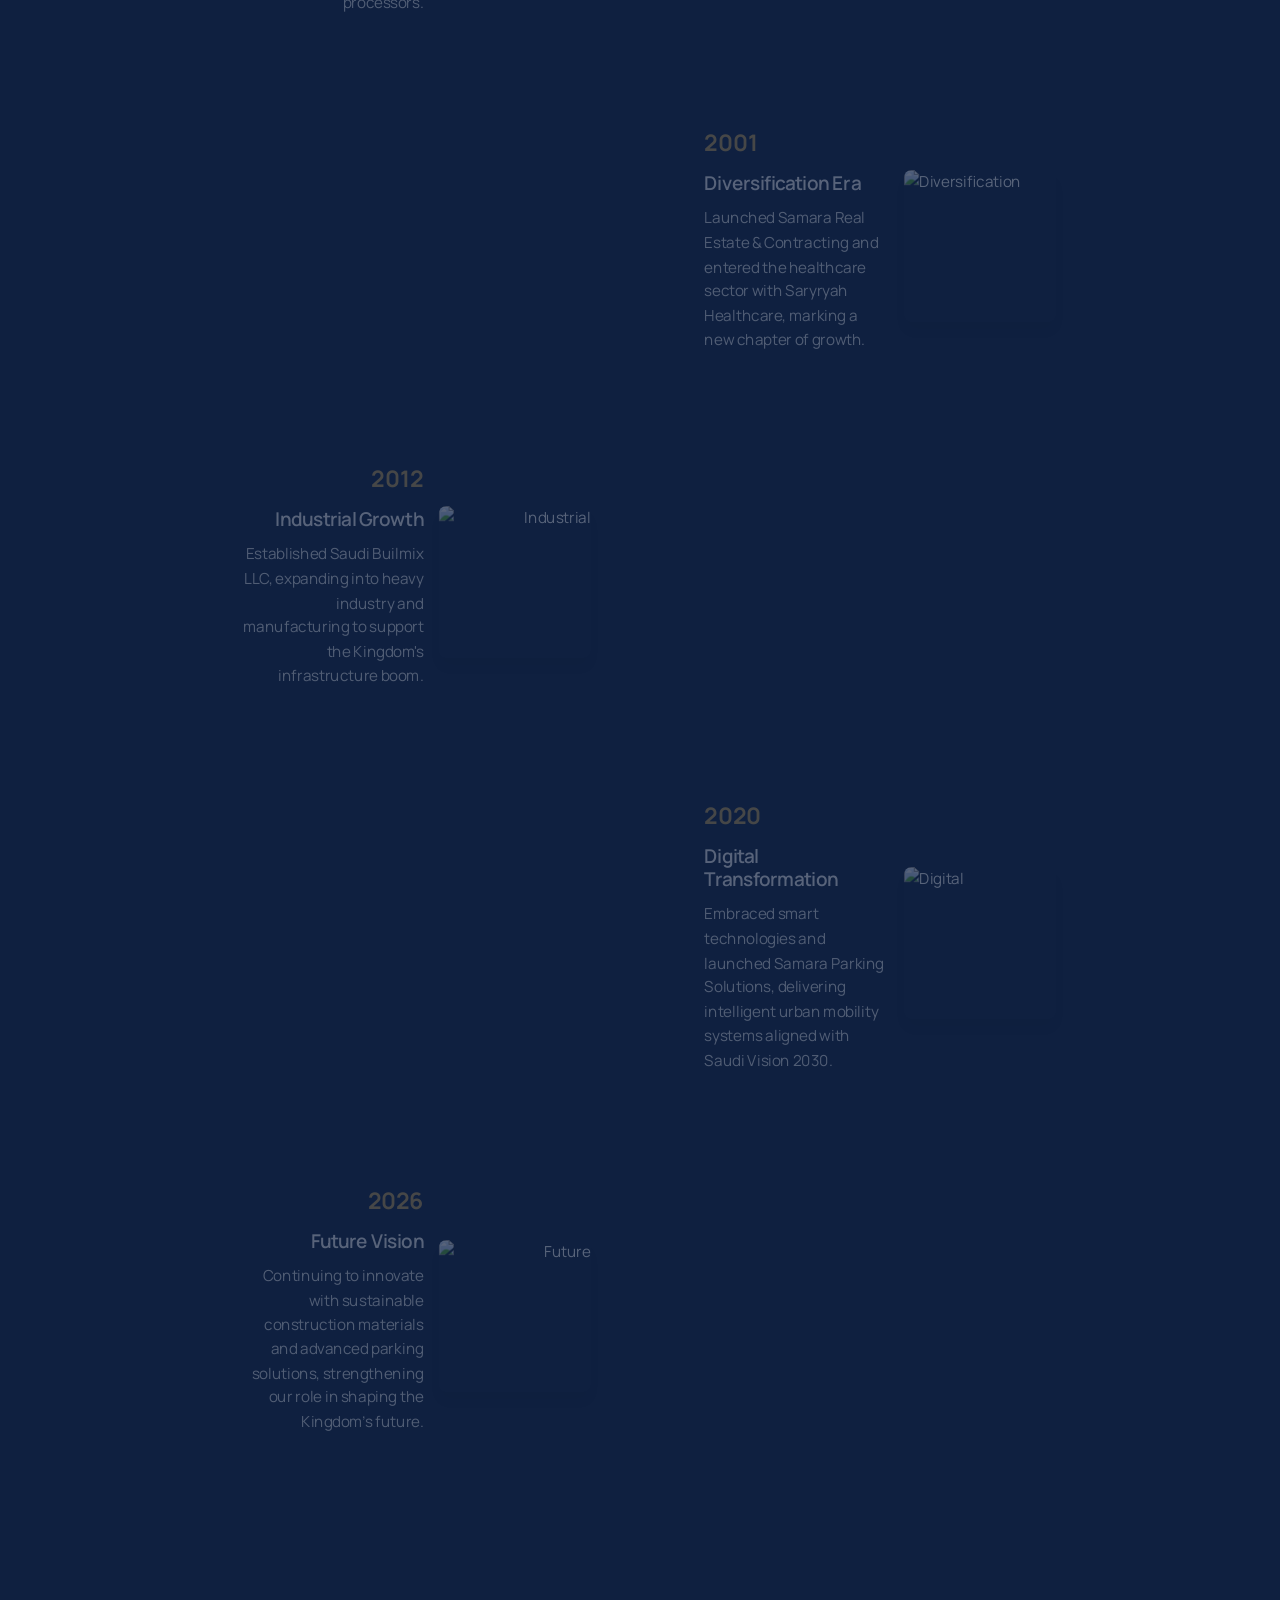
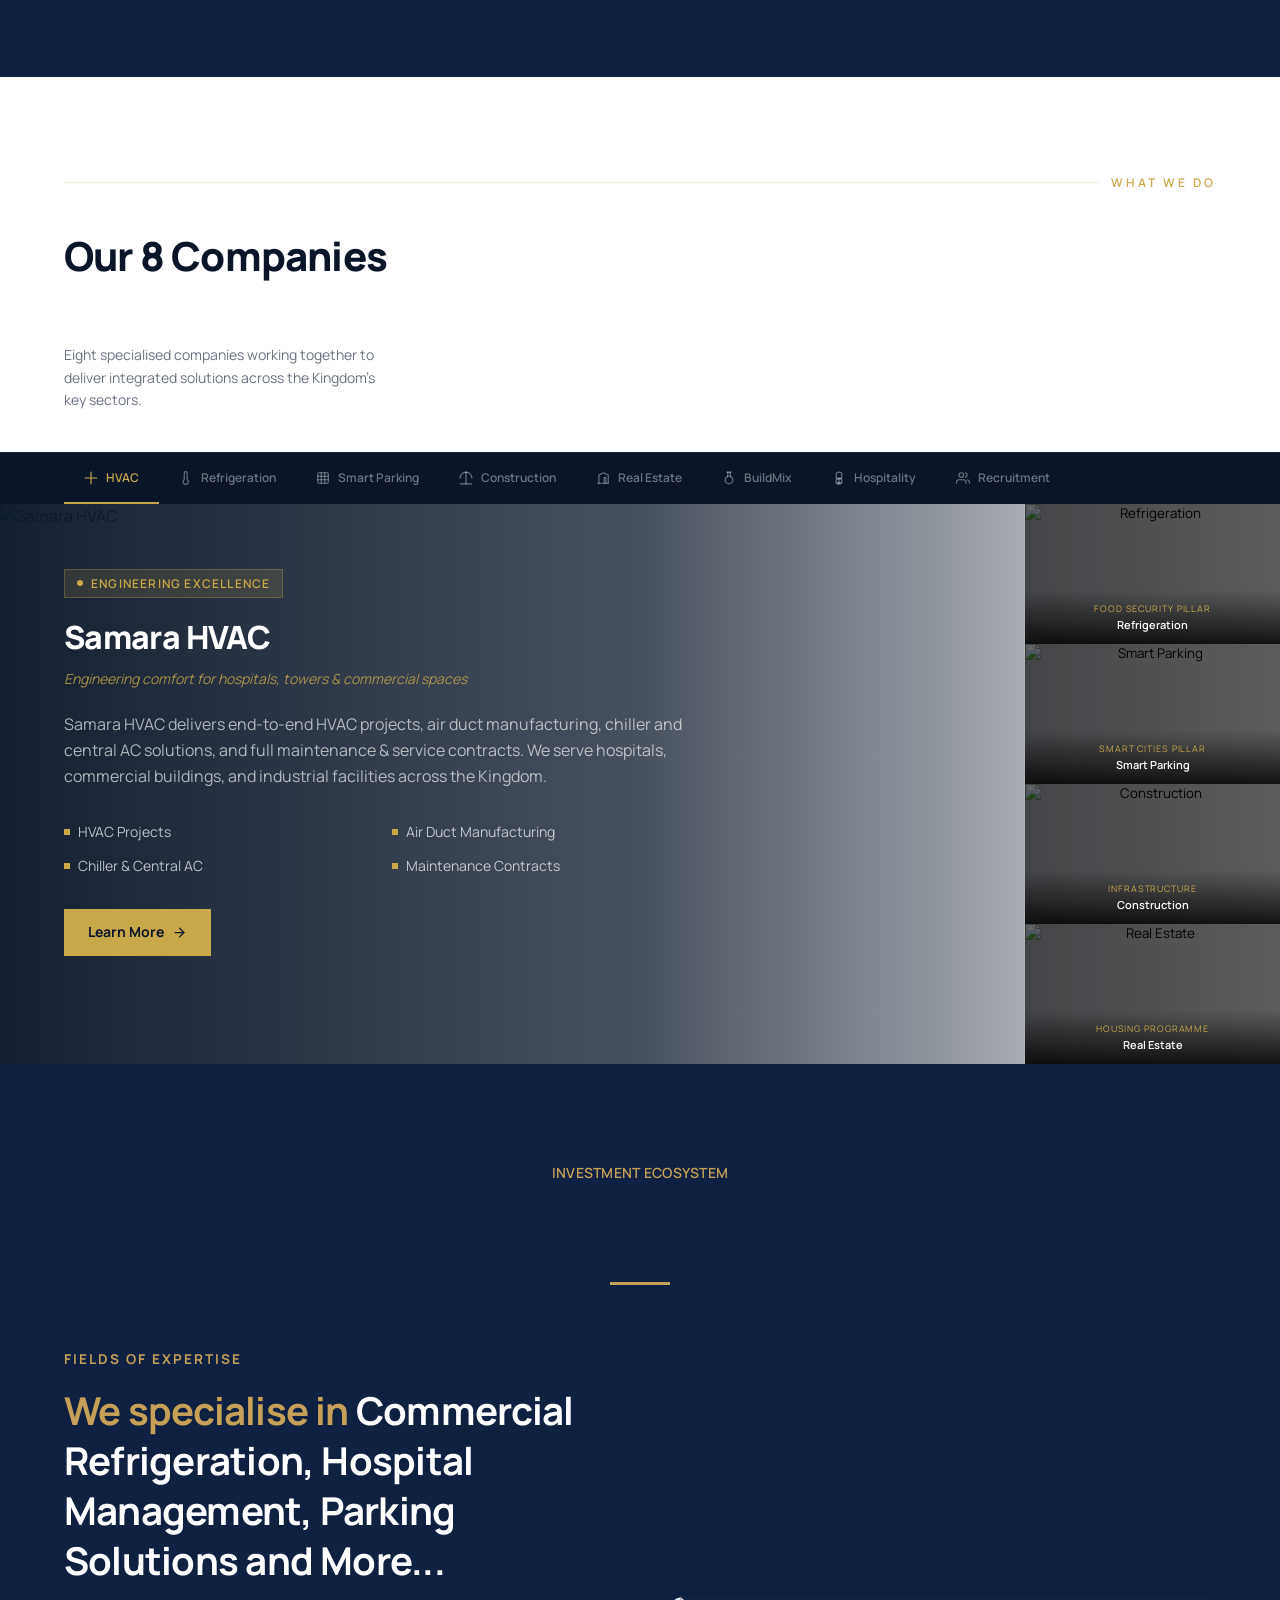
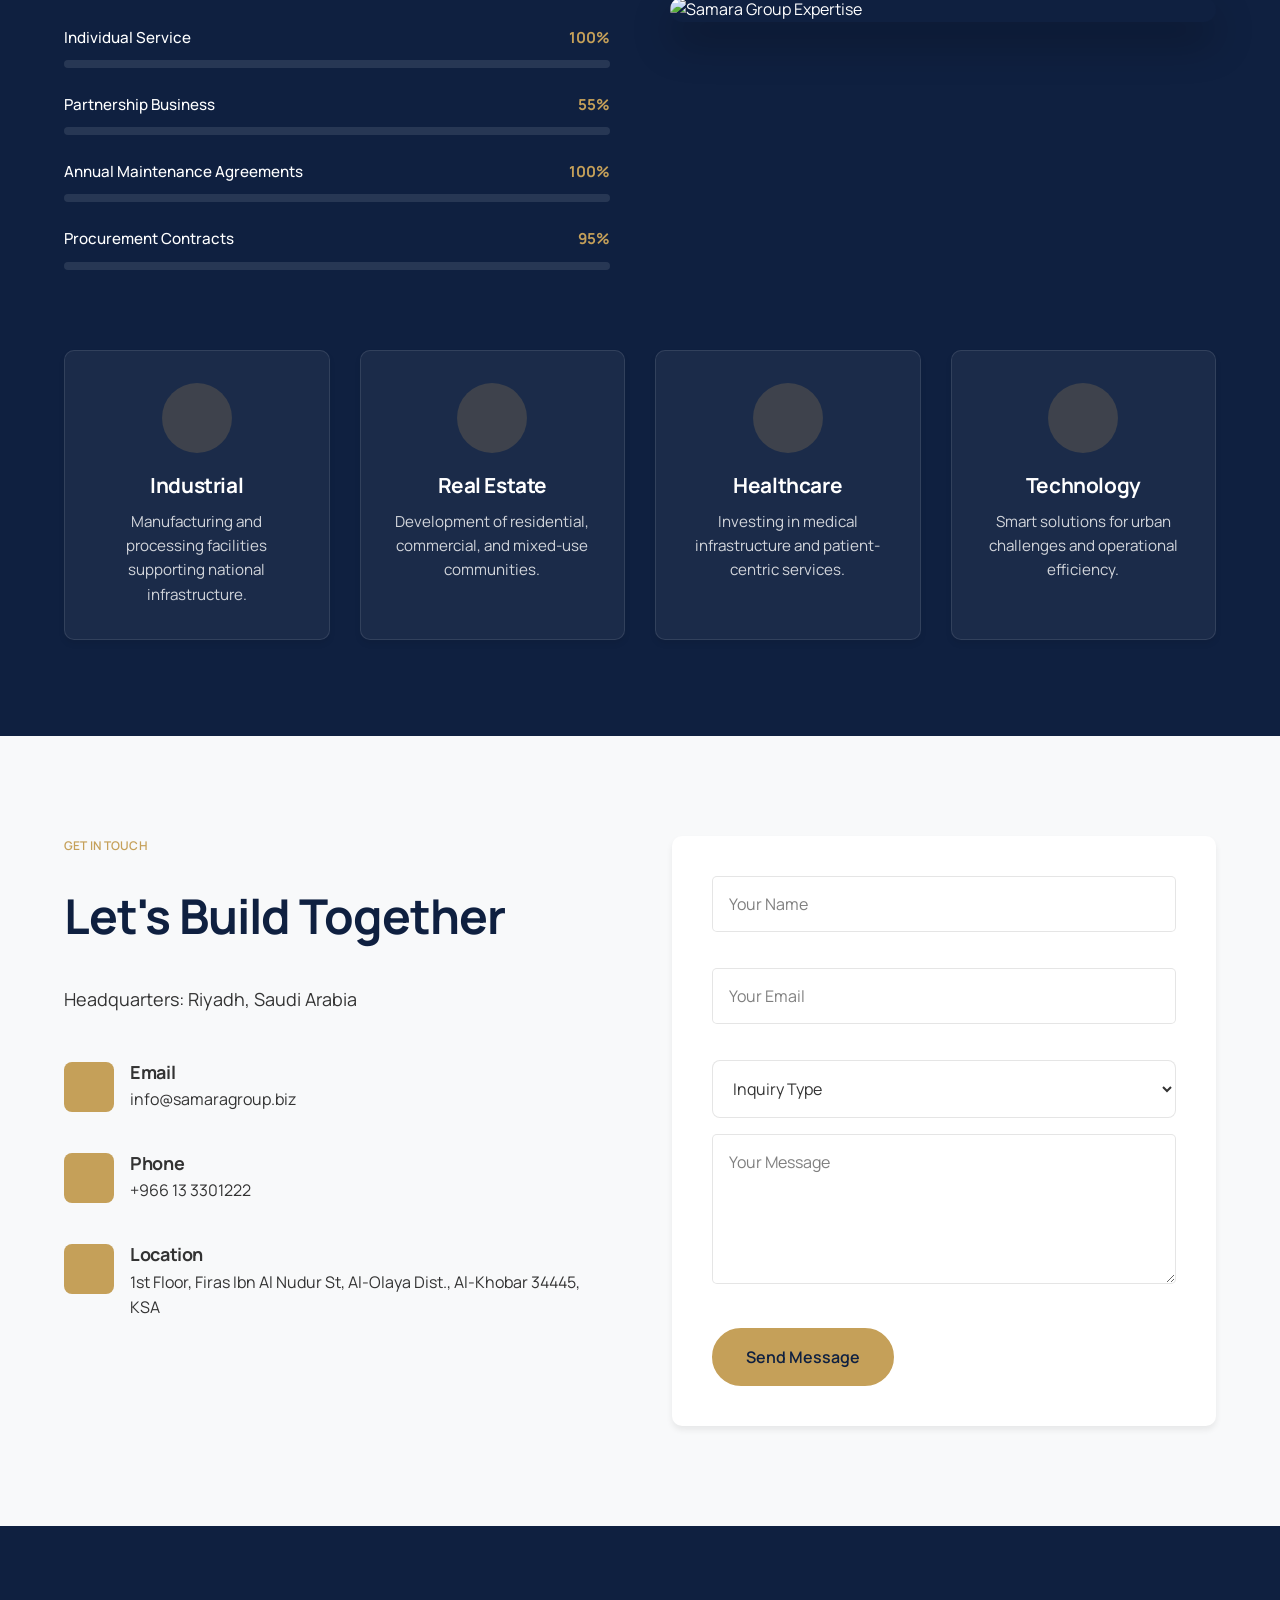
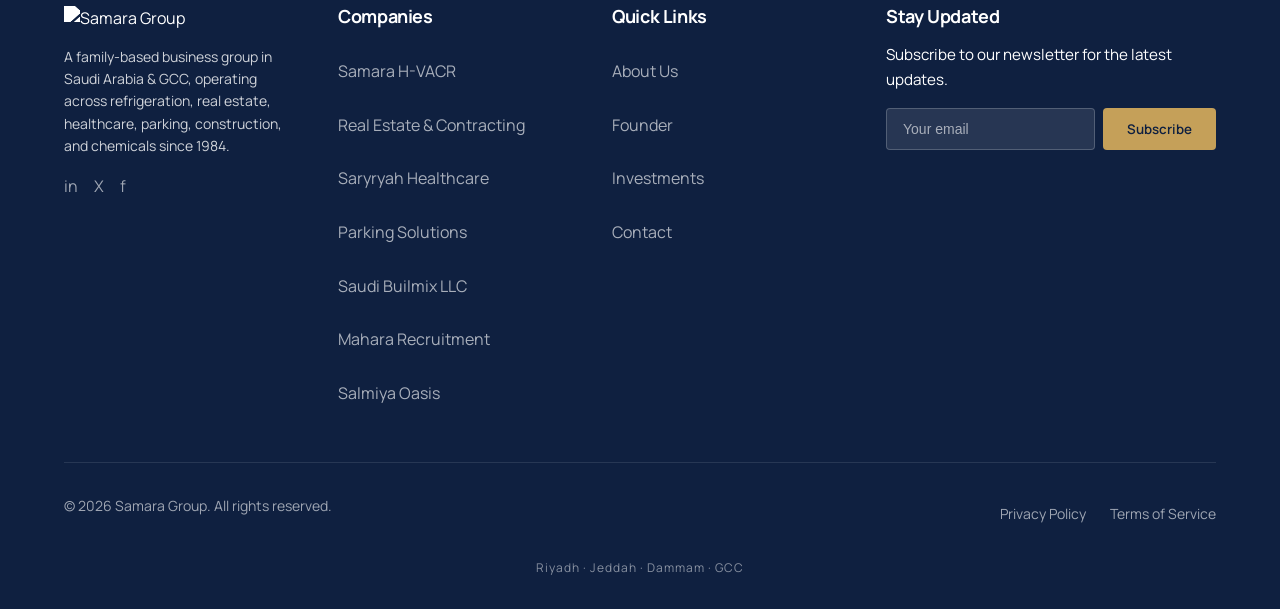
==== commit 4cacdde1: "Update project assets and homepage styling Key features implemented: - Refactored .gitignore to remo" ====
--- a/index.html
+++ b/index.html
@@ -9,7 +9,7 @@
   
   <link rel="preconnect" href="https://fonts.googleapis.com">
   <link rel="preconnect" href="https://fonts.gstatic.com" crossorigin>
-  <link href="https://fonts.googleapis.com/css2?family=Manrope:wght@300;400;500;600;700;800&family=Playfair+Display:wght@400;700;900&display=swap" rel="stylesheet">
+  <link href="https://fonts.googleapis.com/css2?family=Manrope:wght@300;400;500;600;700;800&display=swap" rel="stylesheet">
   
   <script src="https://unpkg.com/lucide@latest/dist/umd/lucide.js"></script>
   <script src="https://cdnjs.cloudflare.com/ajax/libs/gsap/3.12.5/gsap.min.js"></script>
--- a/style-new.css
+++ b/style-new.css
@@ -4634,7 +4634,7 @@
   color: #0a1628;
   font-size: 2.5rem;
   font-weight: 900;
-  font-family: 'Playfair Display', serif;
+  font-family: var(--font-heading), sans-serif;
   margin: 0;
 }
 
@@ -4761,7 +4761,7 @@
   color: #ffffff;
   font-size: 2rem;
   font-weight: 900;
-  font-family: 'Playfair Display', serif;
+  font-family: var(--font-heading), sans-serif;
   margin-bottom: 0.75rem;
   line-height: 1.2;
 }
@@ -4975,7 +4975,7 @@
 }
 
 .mp-title {
-  font-family: 'Playfair Display', serif;
+  font-family: var(--font-heading), sans-serif;
   font-size: clamp(2rem, 4vw, 3rem);
   font-weight: 900;
   color: white;
@@ -5143,7 +5143,7 @@
 }
 
 .mp-card-title {
-  font-family: 'Playfair Display', serif;
+  font-family: var(--font-heading), sans-serif;
   font-size: 2rem;
   font-weight: 900;
   color: white;
@@ -5200,7 +5200,7 @@
 
 .mp-stat-value {
   display: block;
-  font-family: 'Playfair Display', serif;
+  font-family: var(--font-heading), sans-serif;
   font-size: 1.5rem;
   font-weight: 900;
   color: #c9a84c;
